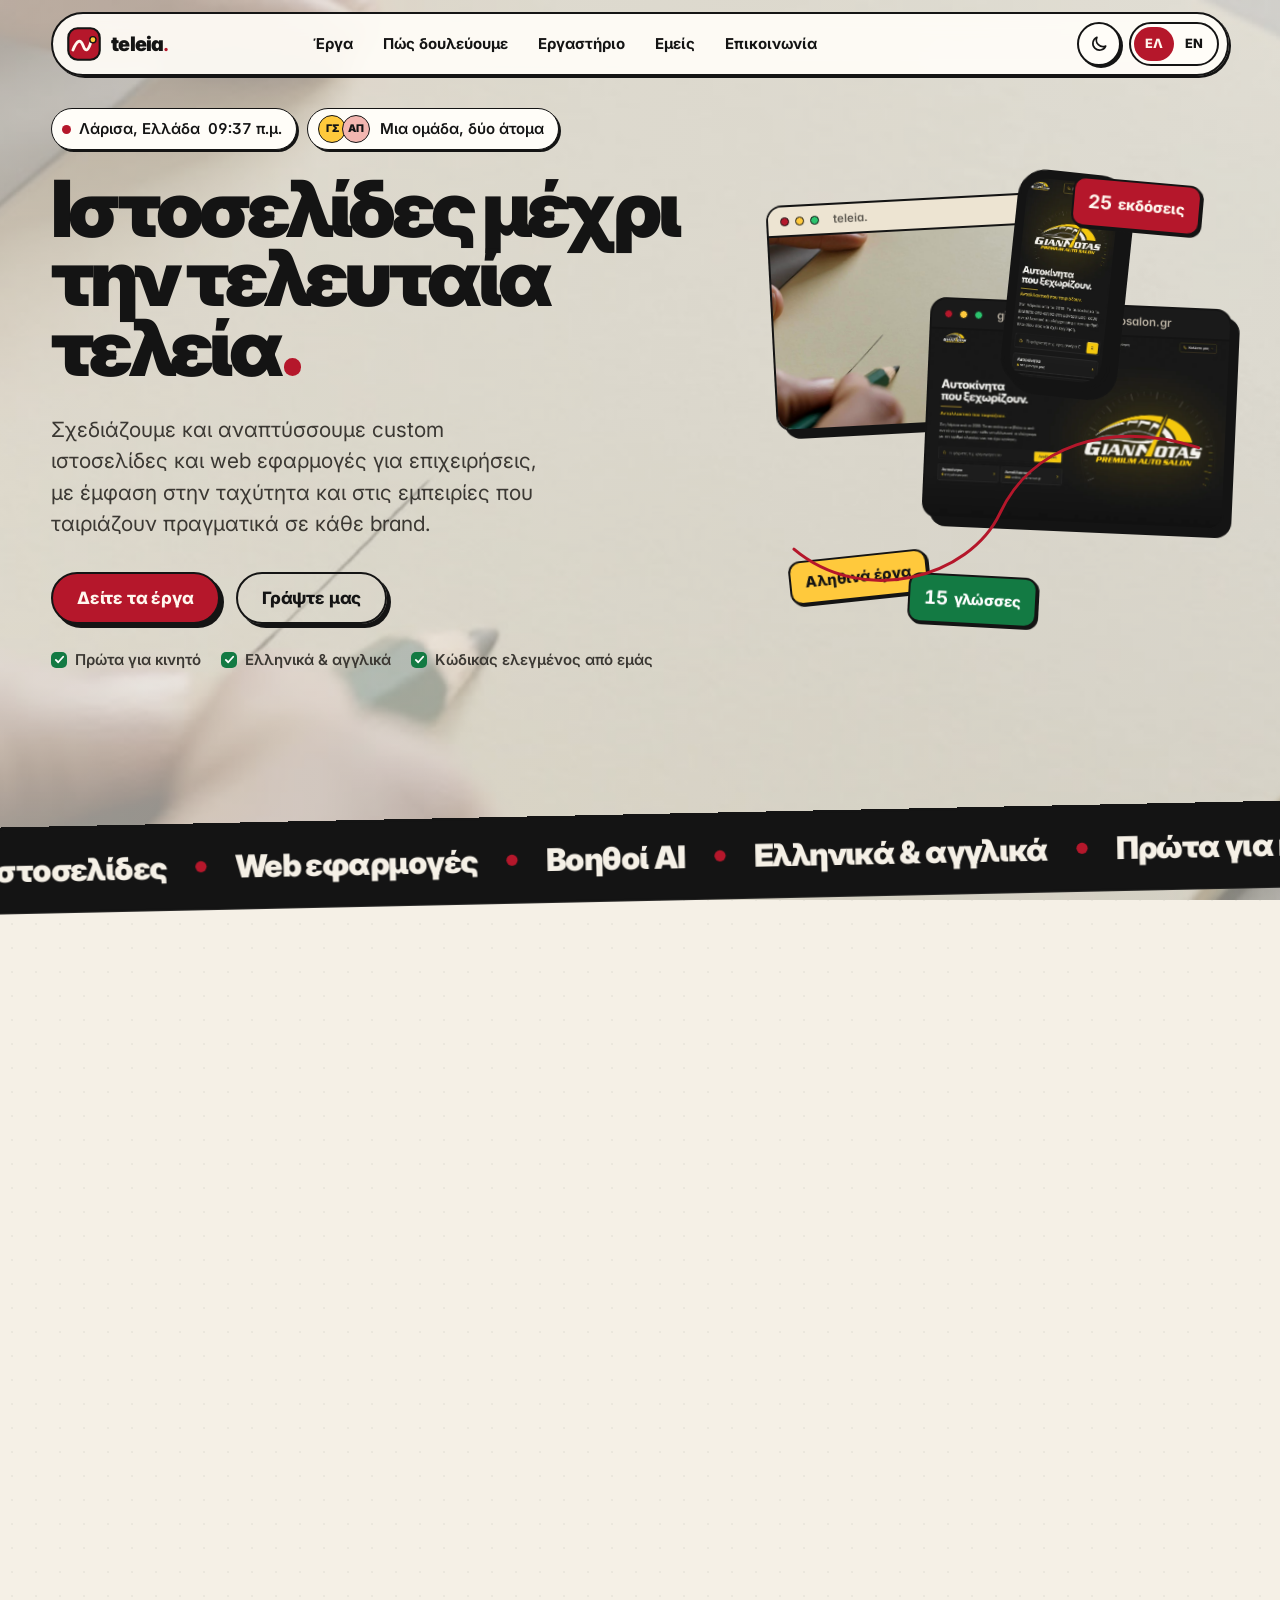
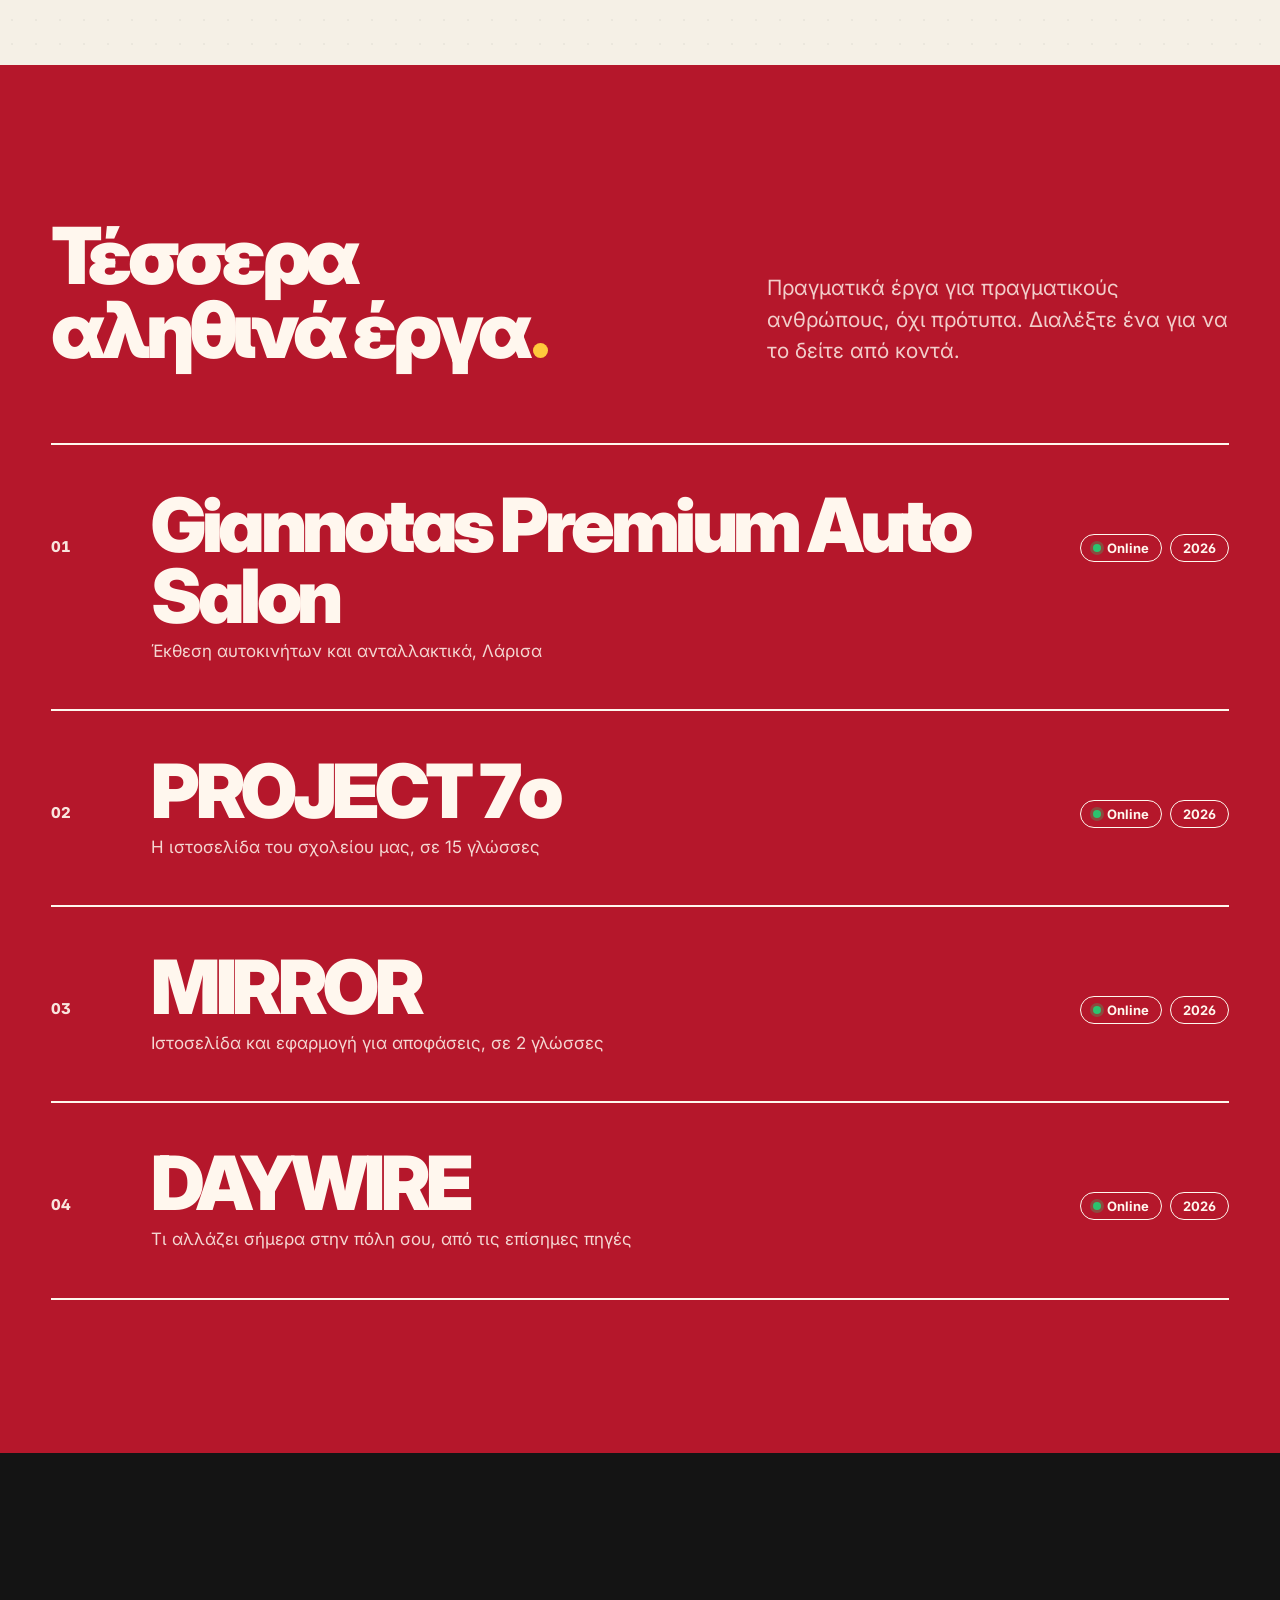
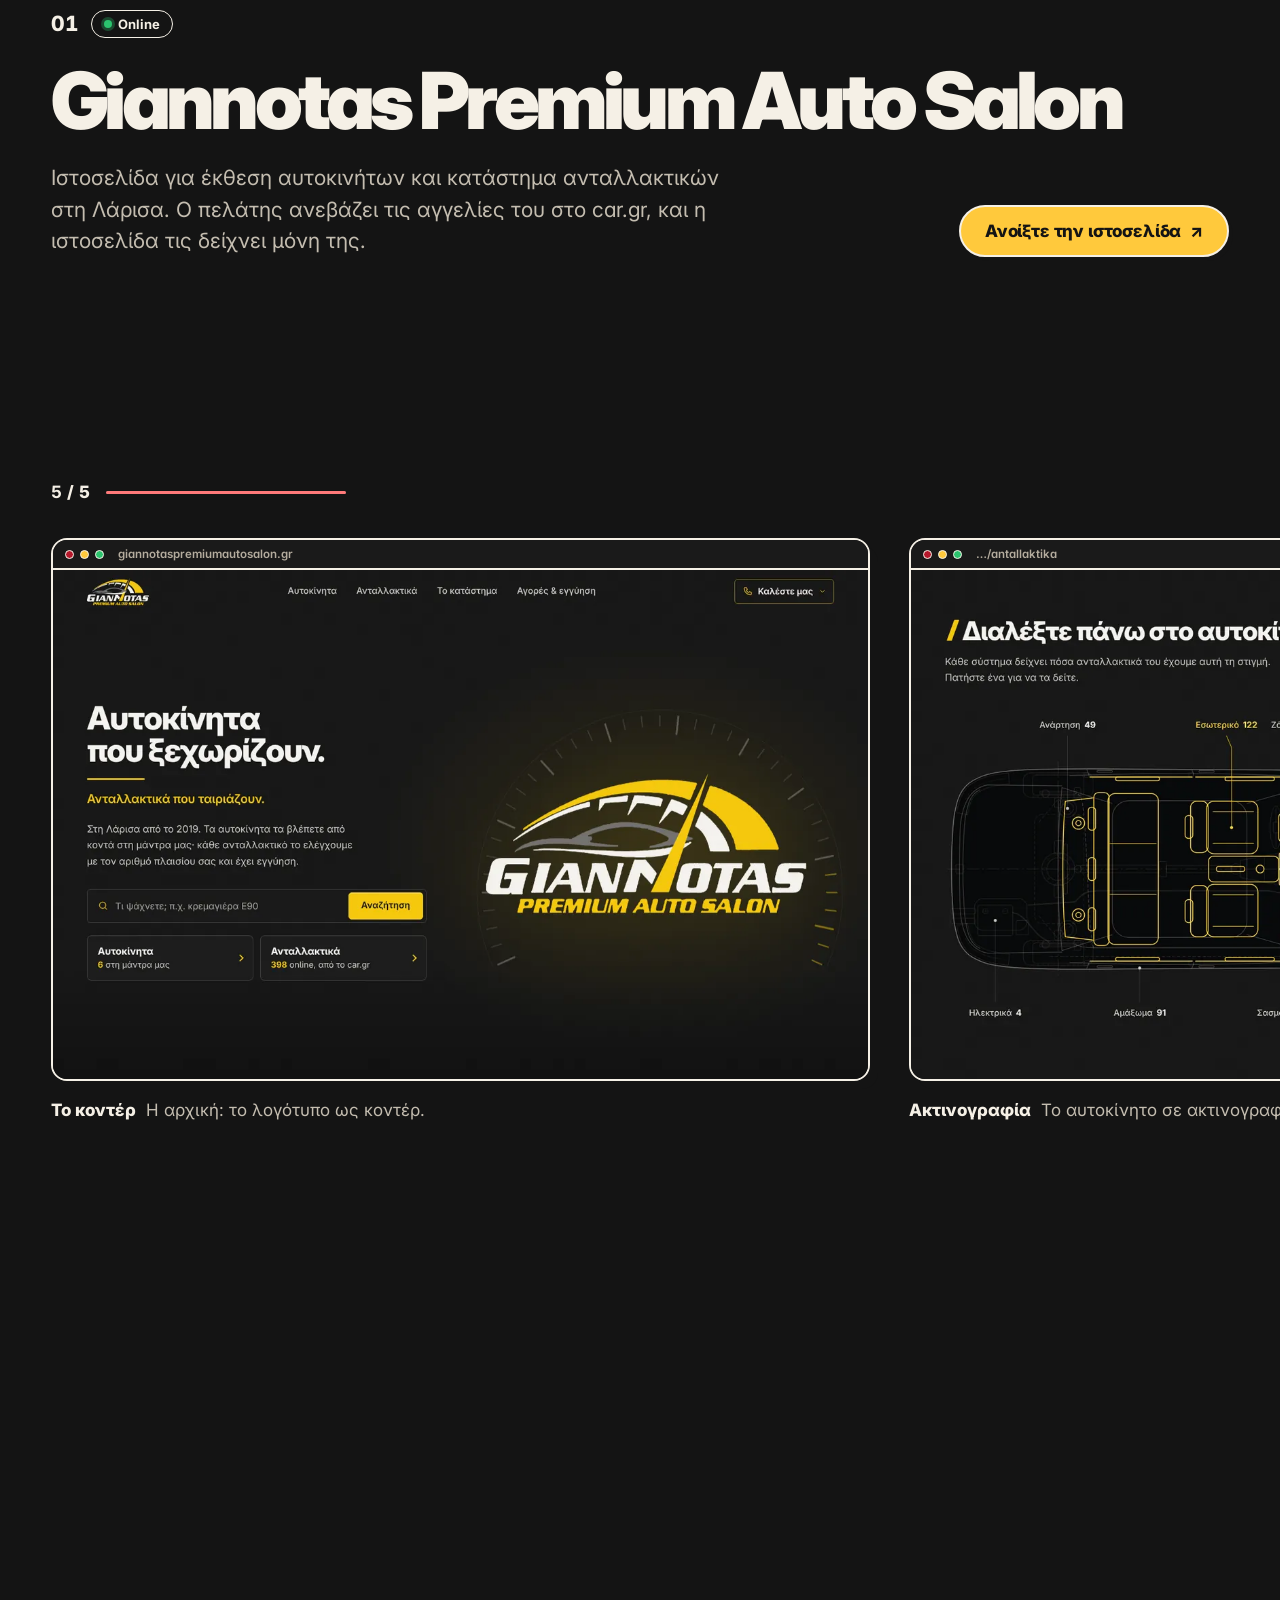
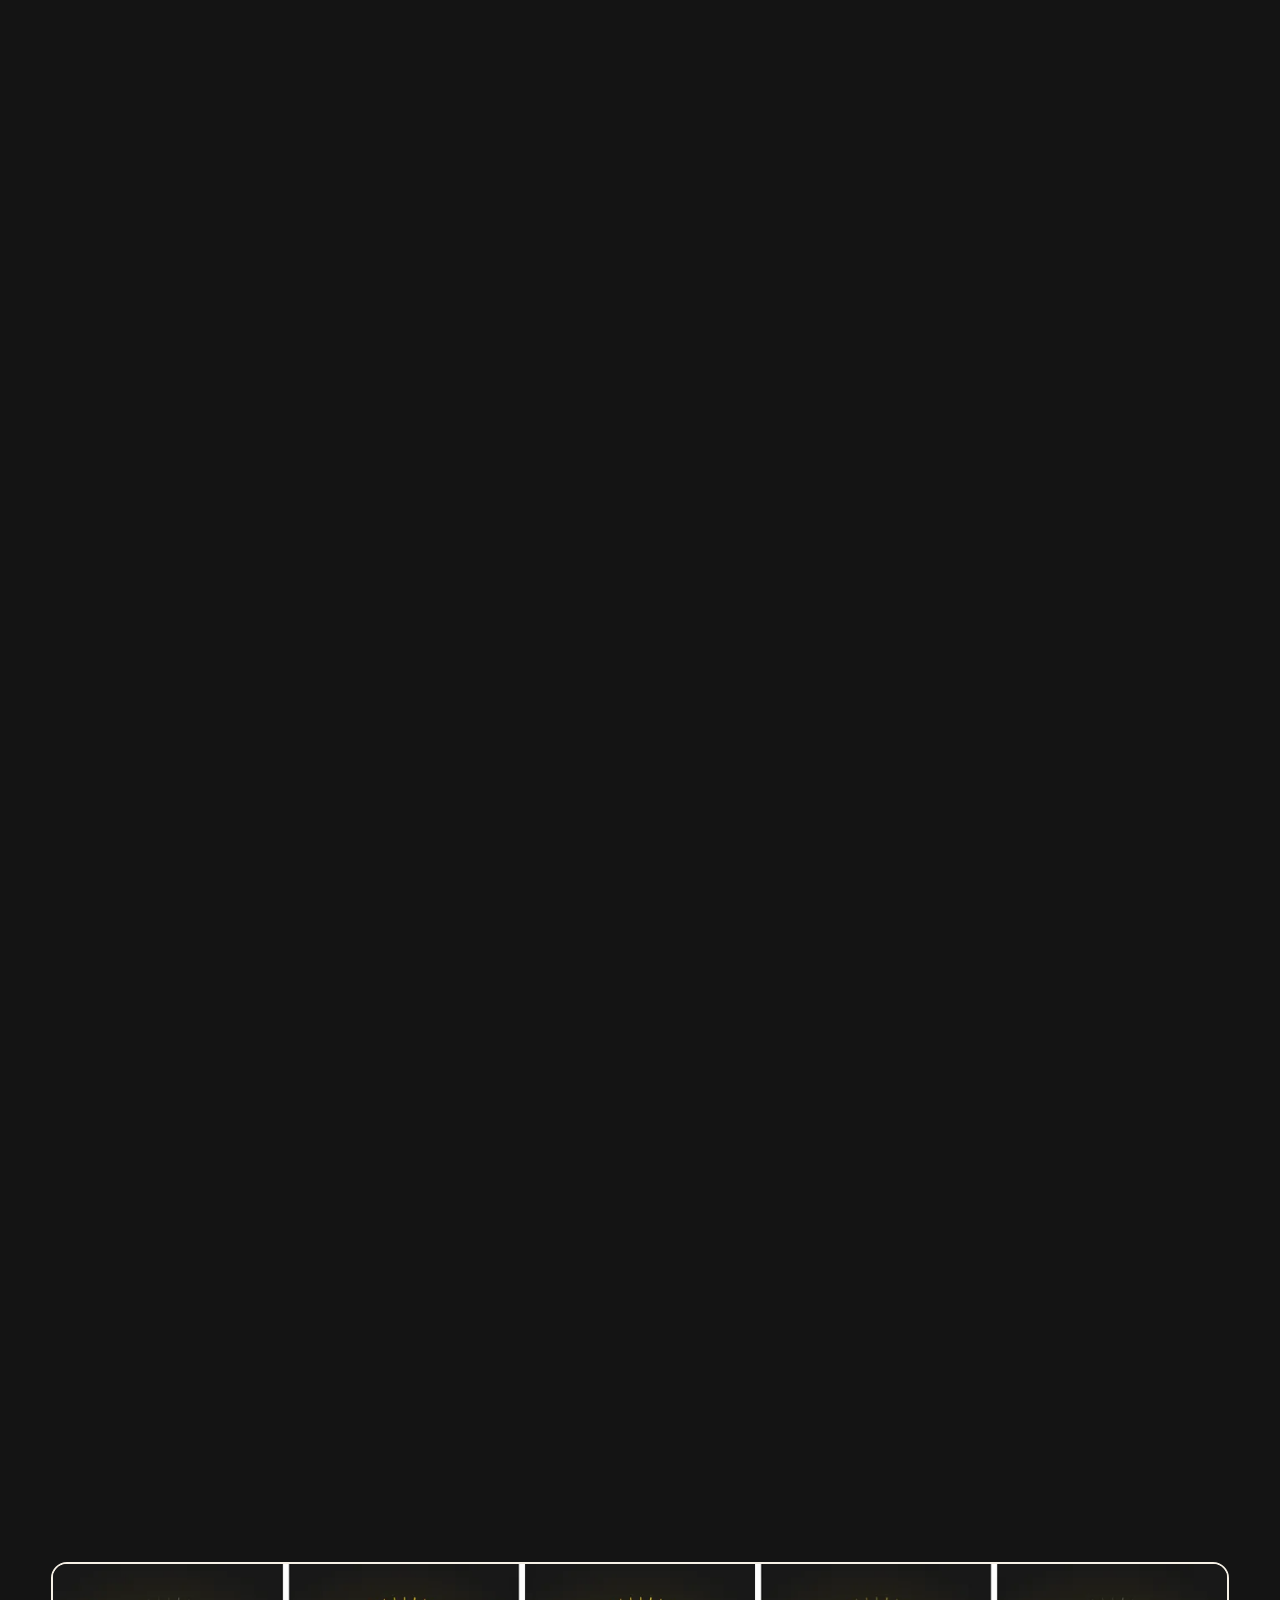
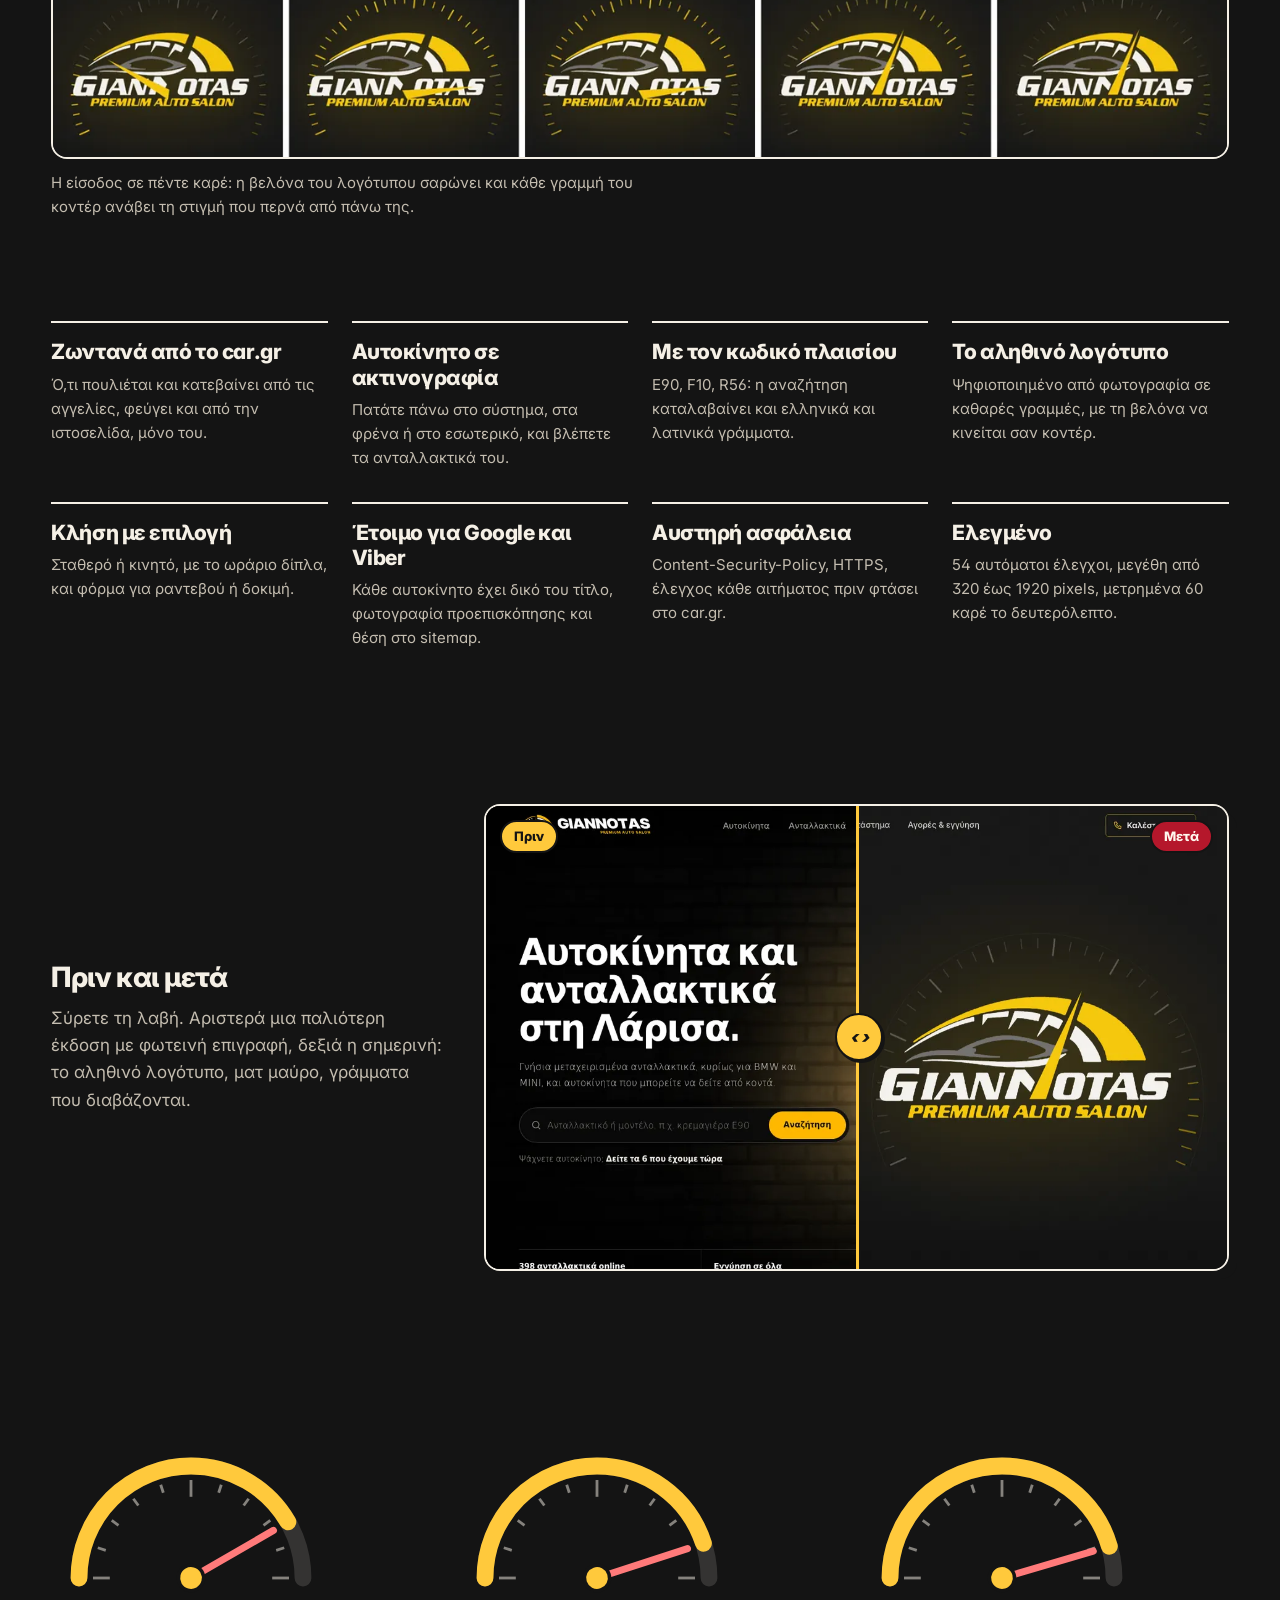
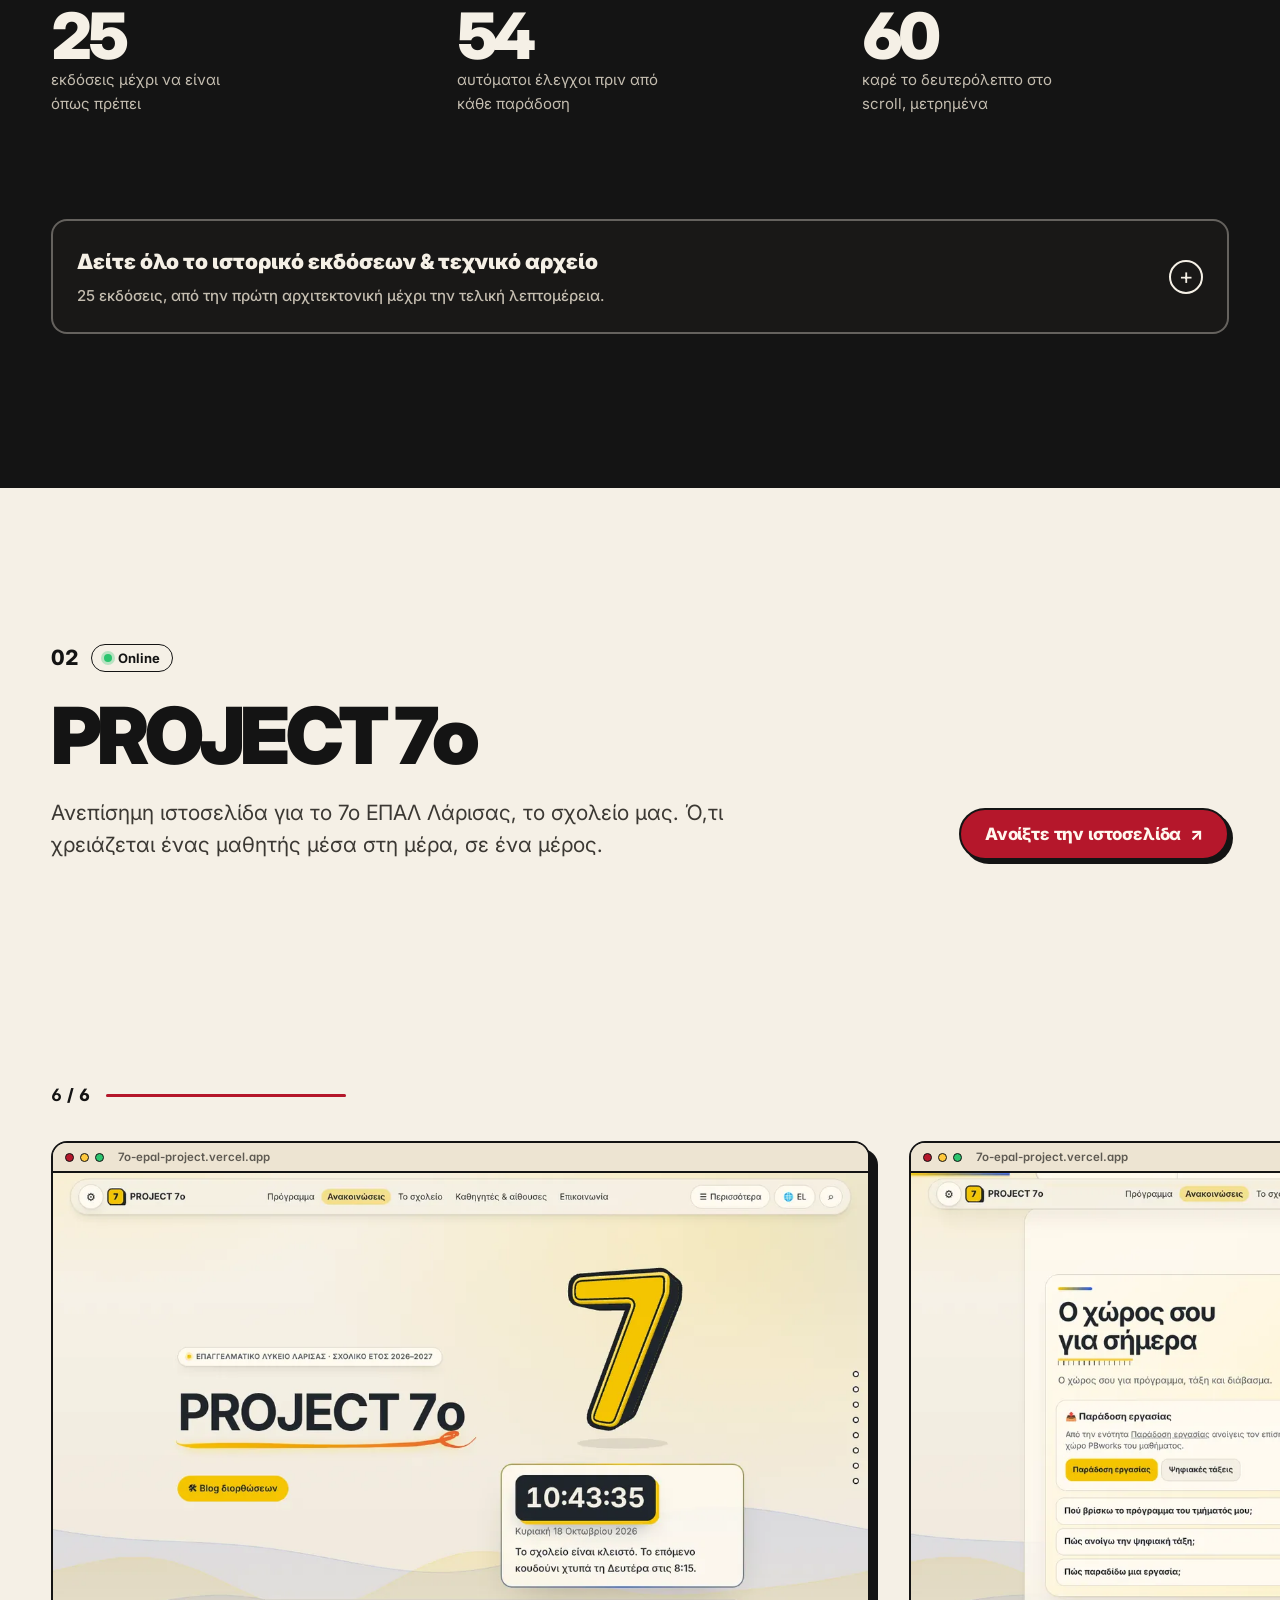
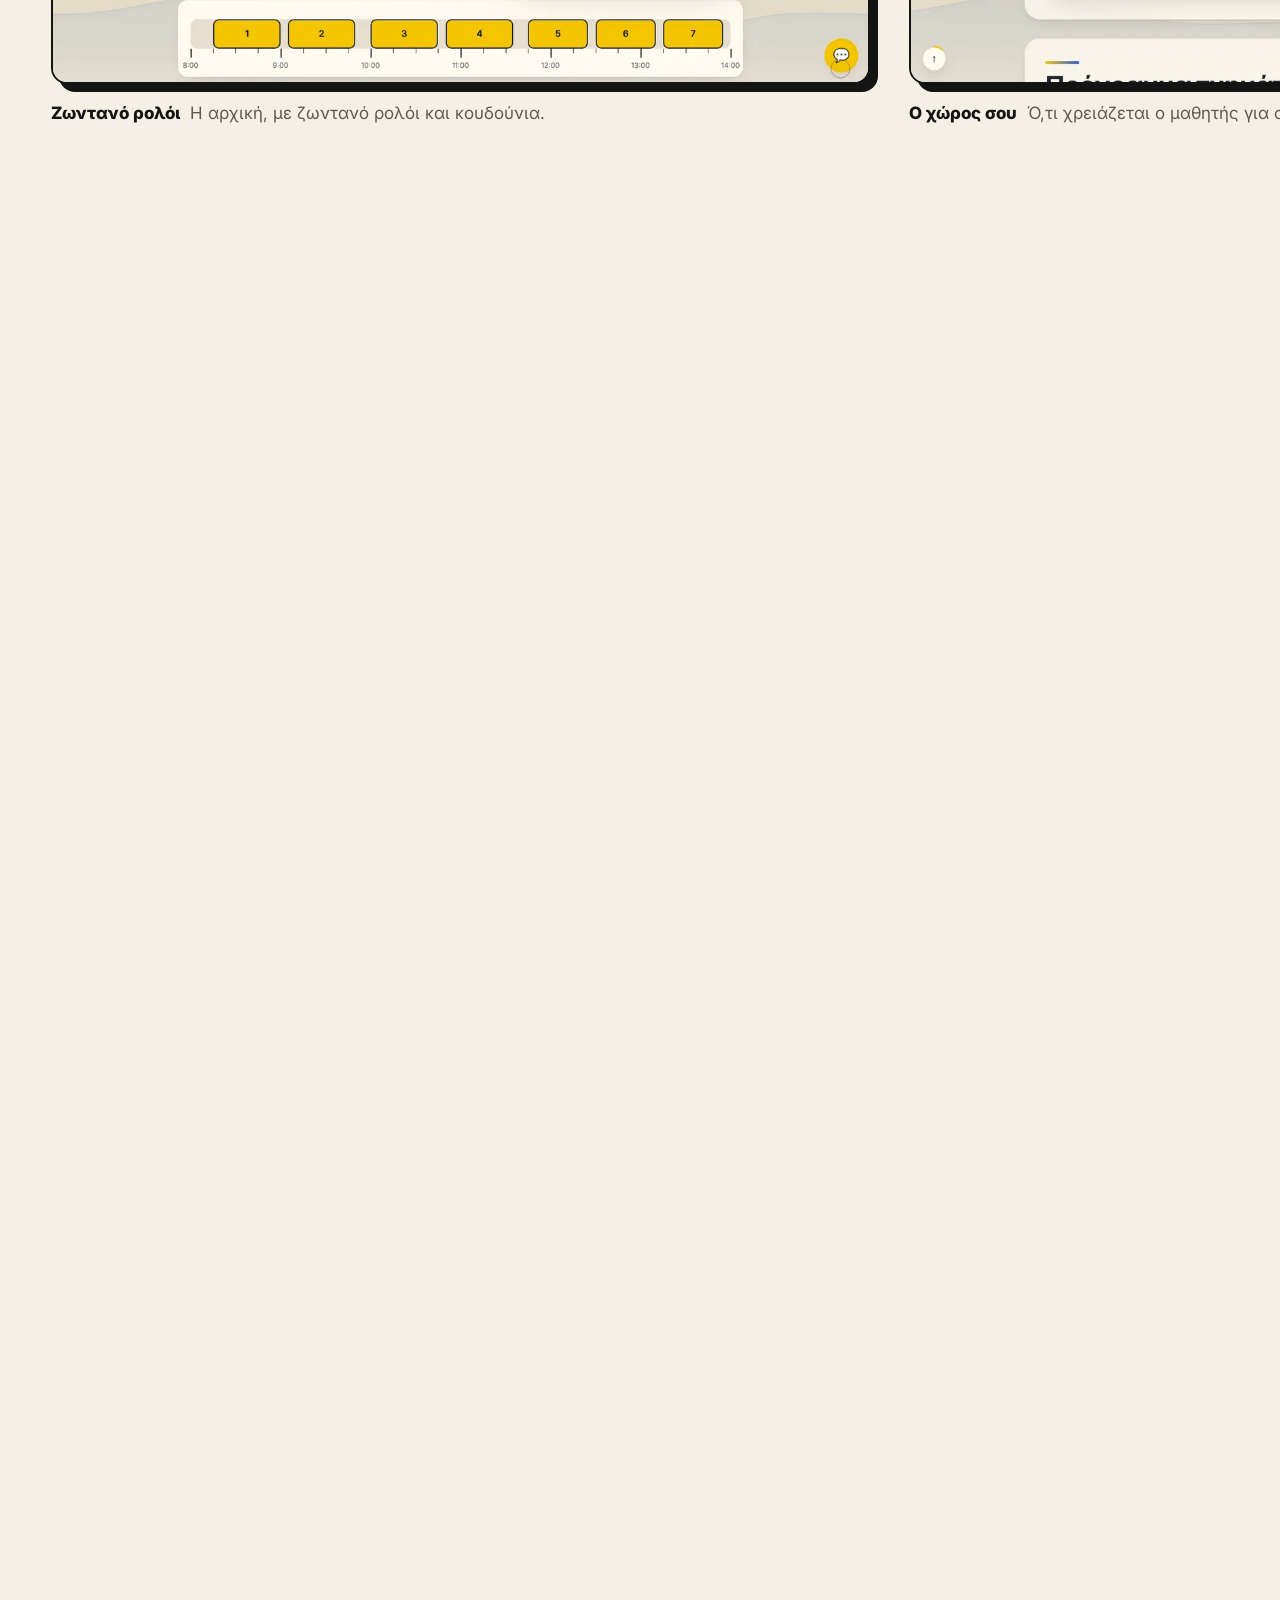
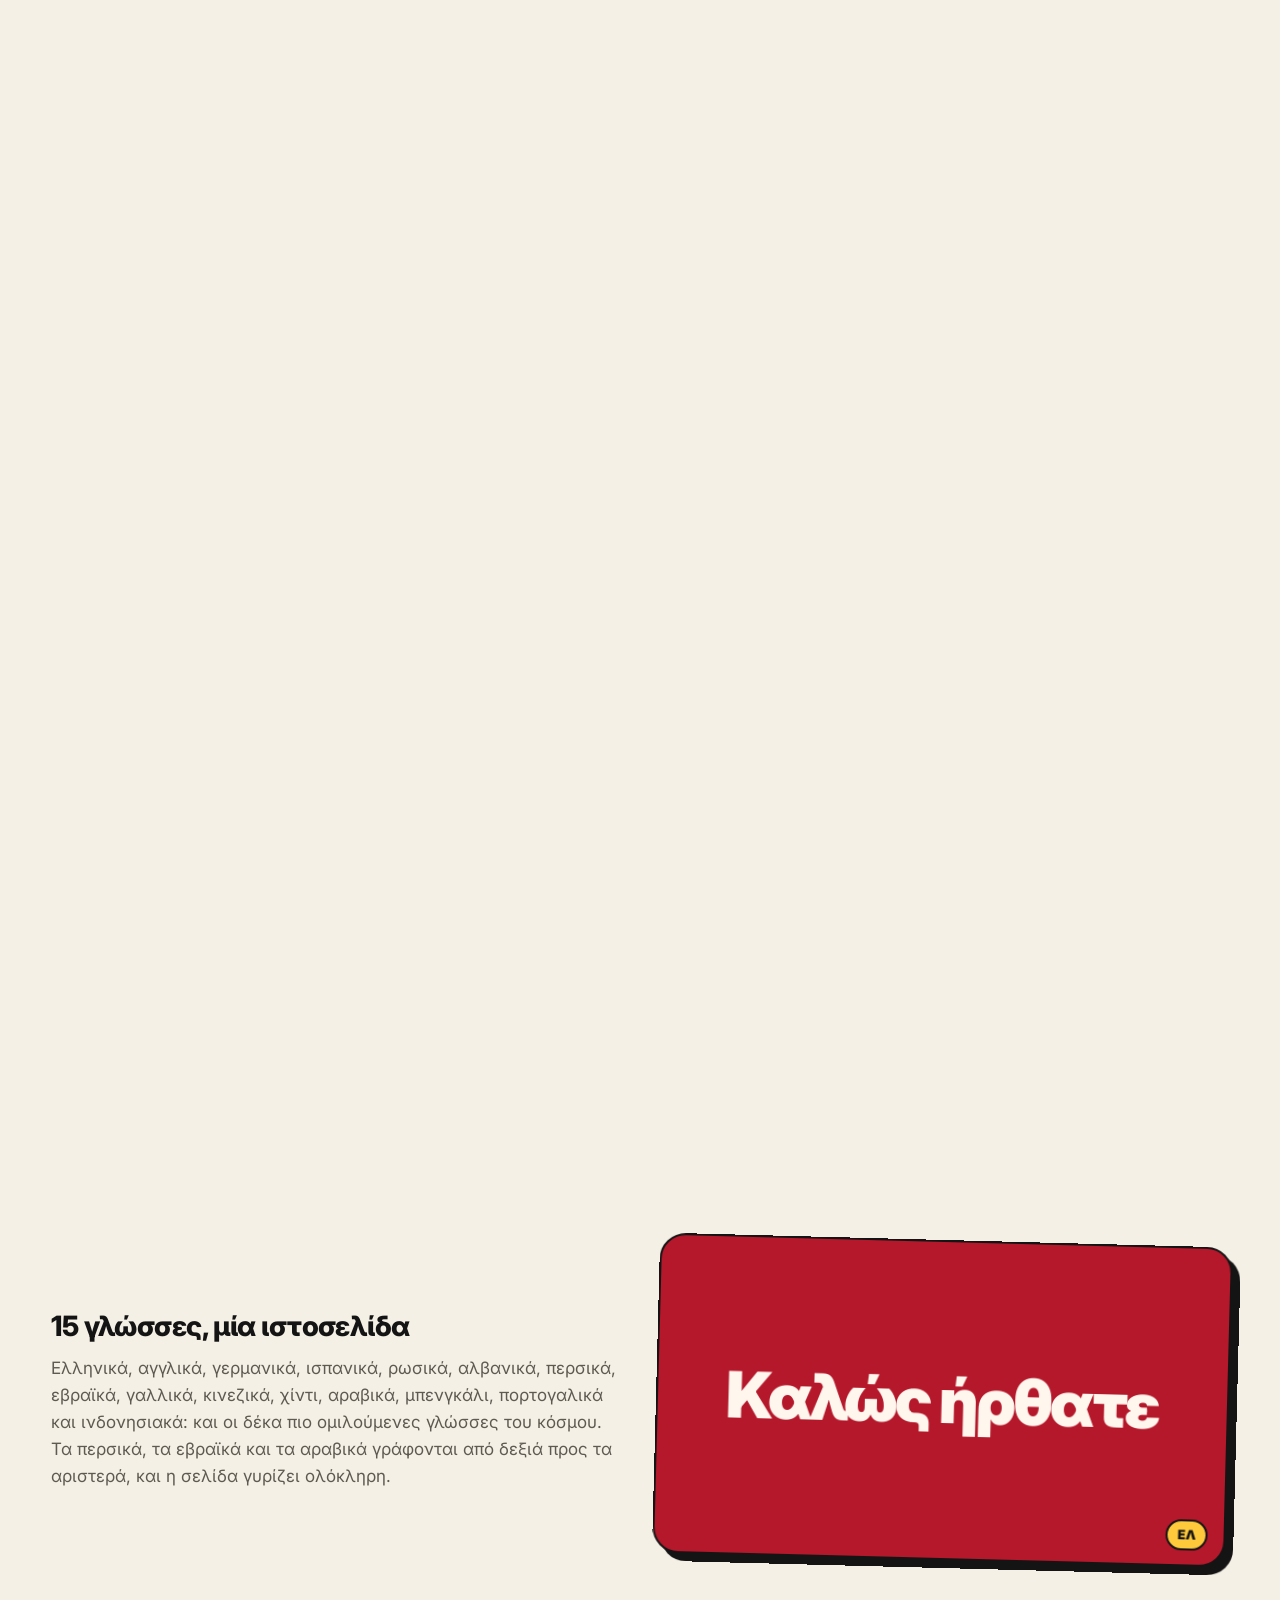
==== portfolio/index.html @ f6fad871 "Remove the prices section The prices section, its "Τιμές" links in the menu and footer, its English " ====
<!doctype html>
<html lang="el">
<head>
<meta charset="utf-8">
<meta name="viewport" content="width=device-width,initial-scale=1,viewport-fit=cover">
<title data-t="metaTitle">teleia. — Ιστοσελίδες μέχρι την τελευταία τελεία · Γιώργος Σαμπάνης &amp; Αστέρης Πήτας</title>
<meta name="description" data-ta="content:metaDesc" content="Το portfolio του Γιώργου Σαμπάνη και του Αστέρη Πήτα: ιστοσελίδες και web εφαρμογές από τη Λάρισα. Δείτε το Giannotas Premium Auto Salon, το PROJECT 7ο, το MIRROR και το DAYWIRE.">
<meta name="theme-color" content="#F5F0E6">
<link rel="icon" href="assets/img/icon.svg" type="image/svg+xml">
<link rel="apple-touch-icon" href="assets/img/apple-touch-icon.png">
<meta property="og:type" content="website">
<meta property="og:title" data-ta="content:ogTitle" content="teleia. — Ιστοσελίδες μέχρι την τελευταία τελεία">
<meta property="og:description" data-ta="content:ogDesc" content="Ιστοσελίδες και web εφαρμογές από τη Λάρισα. Δείτε τα έργα.">
<meta property="og:image" content="assets/img/og.png">
<link rel="preload" href="assets/fonts/Inter-var.woff2" as="font" type="font/woff2" crossorigin>
<link rel="stylesheet" href="assets/css/tokens.css?v=20261029">
<link rel="stylesheet" href="assets/css/base.css?v=20261023">
<link rel="stylesheet" href="assets/css/components.css?v=20261023">
<link rel="stylesheet" href="assets/css/sections.css?v=20261101">
<link rel="stylesheet" href="assets/css/motion.css?v=20261023b">
<script src="assets/js/boot.js?v=20261023"></script>
<script src="assets/js/i18n.js?v=20261101" defer></script>
<script src="assets/js/site.js?v=20261101" defer></script>
</head>
<body>
<!-- ============ the first second: a line is drawn, the full stop drops in (once per visit) ============ -->
<div class="intro" id="intro" aria-hidden="true">
  <svg viewBox="0 0 600 120"><path class="intro-line" pathLength="1" d="M16 84C90 18 150 16 196 66s104 52 152 0 112-44 160 6"/><circle class="intro-dot" cx="560" cy="80" r="14"/></svg>
  <p class="intro-word">teleia<b>.</b></p>
</div>

<a class="skip" href="#main" data-t="skip">Μετάβαση στο περιεχόμενο</a>

<!-- the travelling full stop (drawn by the script; only a picture) -->
<span class="traveler" id="traveler" aria-hidden="true"><i></i></span>
<span class="rail" id="rail" aria-hidden="true"></span>
<div class="cursor" id="cursor" aria-hidden="true"><span class="cursor-label"></span></div>
<div class="progress" aria-hidden="true"><i id="progress"></i></div>

<!-- ============ header ============ -->
<header class="hdr" id="hdr">
  <div class="hdr-in">
    <a class="brand" href="#top" data-ta="aria-label:brandAria" aria-label="teleia. — στην αρχή">
      <svg class="brand-mark" viewBox="0 0 40 40" aria-hidden="true"><rect x="1.5" y="1.5" width="37" height="37" rx="11"/><path d="M7 27c5-12 9-13 12-5s6 6 9-4"/><circle cx="30.5" cy="15" r="3.6"/></svg>
      <span class="brand-word">teleia<b>.</b></span>
    </a>
    <nav class="nav" id="nav" data-ta="aria-label:navAria" aria-label="Κύριο μενού">
      <a href="#work" data-t="navWork">Έργα</a>
      <a href="#process" data-t="navProcess">Πώς δουλεύουμε</a>
      <a href="#lab" data-t="navLab">Εργαστήριο</a>
      <a href="#team" data-t="navTeam">Εμείς</a>
      <a href="#contact" data-t="navContact">Επικοινωνία</a>
    </nav>
    <div class="hdr-tools">
      <button class="icon-btn" type="button" id="theme" aria-pressed="false" aria-label="Αλλαγή σε σκούρο θέμα">
        <svg viewBox="0 0 24 24" aria-hidden="true"><path class="moon" d="M20 14.5A8 8 0 0 1 9.5 4a8 8 0 1 0 10.5 10.5z"/><g class="sun"><circle cx="12" cy="12" r="4"/><path d="M12 2v2M12 20v2M2 12h2M20 12h2M4.9 4.9l1.4 1.4M17.7 17.7l1.4 1.4M4.9 19.1l1.4-1.4M17.7 6.3l1.4-1.4"/></g></svg>
      </button>
      <div class="lang" role="group" data-ta="aria-label:langAria" aria-label="Γλώσσα">
        <button type="button" data-lang="el" aria-pressed="true">ΕΛ</button><button type="button" data-lang="en" aria-pressed="false">EN</button>
      </div>
      <button class="icon-btn menu-btn" type="button" id="menuBtn" aria-expanded="false" aria-controls="nav" data-ta="aria-label:menu" aria-label="Μενού">
        <svg viewBox="0 0 24 24" aria-hidden="true"><path d="M4 8h16M4 16h16"/></svg>
      </button>
    </div>
  </div>
</header>

<main id="main">

  <!-- ============ hero ============ -->
  <section class="hero" id="top" aria-labelledby="heroTitle">
   <div class="hero-pin">
    <div class="hero-backdrop" aria-hidden="true">
      <video class="hero-background-video" muted playsinline loop preload="metadata" poster="assets/video/hero-poster.jpg" tabindex="-1">
        <source src="assets/video/hero.mp4?v=20261023d" type="video/mp4">
      </video>
    </div>
    <div class="wrap hero-grid">
      <div class="hero-copy">
        <p class="hero-meta">
          <span class="pill"><i class="pulse" aria-hidden="true"></i><span data-t="heroPlace">Λάρισα, Ελλάδα</span> <time class="num" id="clock">--:--</time></span>
          <span class="pill duo"><b class="av av-g" aria-hidden="true">ΓΣ</b><b class="av av-a" aria-hidden="true">ΑΠ</b><span data-t="duoTxt">Μια ομάδα, δύο άτομα</span></span>
        </p>
        <h1 class="h1 hero-title" id="heroTitle"><span class="words" data-t="heroTitle">Ιστοσελίδες μέχρι την τελευταία τελεία</span><span class="stop" data-stop="hero" aria-hidden="true"></span></h1>
        <p class="lead hero-lead" data-t="heroLead">Σχεδιάζουμε και αναπτύσσουμε custom ιστοσελίδες και web εφαρμογές για επιχειρήσεις, με έμφαση στην ταχύτητα και στις εμπειρίες που ταιριάζουν πραγματικά σε κάθε brand.</p>
        <div class="hero-acts">
          <a class="btn btn-red magnet" href="#work" data-t="seeWork">Δείτε τα έργα</a>
          <a class="btn btn-line magnet" href="#contact" data-t="writeUs">Γράψτε μας</a>
        </div>
        <ul class="ticks">
          <li data-t="hk1">Πρώτα για κινητό</li>
          <li data-t="hk2">Ελληνικά &amp; αγγλικά</li>
          <li data-t="hk3">Κώδικας ελεγμένος από εμάς</li>
        </ul>
      </div>

      <!-- three real screens, at three depths -->
      <div class="stage" id="stage" aria-hidden="true">
        <figure class="frame frame-browser layer l1">
          <figcaption class="frame-bar"><i></i><i></i><i></i><span>teleia.</span></figcaption>
          <video class="hero-clip" muted playsinline loop preload="none" poster="assets/video/hero-poster.jpg" aria-hidden="true">
            <source src="assets/video/hero.mp4?v=20261023b" type="video/mp4">
          </video>
        </figure>
        <figure class="frame frame-browser frame-dark layer l2">
          <figcaption class="frame-bar"><i></i><i></i><i></i><span>giannotaspremiumautosalon.gr</span></figcaption>
          <img src="assets/img/work/giannotas.webp" width="1200" height="750" alt="">
        </figure>
        <figure class="frame frame-phone layer l3"><img src="assets/img/work/giannotas-phone.webp" width="360" height="779" alt=""></figure>
        <span class="sticker st-yel layer l4" data-t="stk1">Αληθινά έργα</span>
        <span class="sticker st-red layer l5"><b class="num">25</b> <span data-t="stk2">εκδόσεις</span></span>
        <span class="sticker st-grn layer l6"><b class="num">15</b> <span data-t="stk3">γλώσσες</span></span>
        <svg class="stage-line" viewBox="0 0 600 600" preserveAspectRatio="none"><path class="d" pathLength="1" d="M30 520C120 600 260 560 300 470S440 340 560 380"/></svg>
      </div>
    </div>

    <div class="marquee" aria-hidden="true">
      <div class="marquee-track">
        <span data-t="mq1">Ιστοσελίδες</span><i></i><span data-t="mq2">Web εφαρμογές</span><i></i><span data-t="mq3">Βοηθοί AI</span><i></i><span data-t="mq4">Ελληνικά &amp; αγγλικά</span><i></i><span data-t="mq5">Πρώτα για κινητό</span><i></i><span data-t="mq6">Ζωντανά δεδομένα</span><i></i><span data-t="mq7">Λάρισα</span><i></i>
      </div>
    </div>
   </div>
  </section>

  <!-- ============ work: the index of the two chapters ============ -->
  <!-- the hero's full stop grows until the page falls into it: the red of the next section -->
  <span class="zoom" id="zoom" aria-hidden="true"></span>
  <section class="sec work" id="work" aria-labelledby="workTitle">
    <div class="wrap">
      <div class="sec-head">
        <h2 class="h2" id="workTitle"><span class="words" data-t="workTitle">Τέσσερα αληθινά έργα</span><span class="stop" data-stop aria-hidden="true"></span></h2>
        <p class="lead" data-t="workLead">Πραγματικά έργα για πραγματικούς ανθρώπους, όχι πρότυπα. Διαλέξτε ένα για να το δείτε από κοντά.</p>
      </div>
      <ol class="index">
        <li>
          <a class="index-row" href="#giannotas" data-cursor="cOpen">
            <span class="index-n num">01</span>
            <span class="index-name">Giannotas Premium Auto Salon</span>
            <span class="index-what" data-t="ixG">Έκθεση αυτοκινήτων και ανταλλακτικά, Λάρισα</span>
            <span class="index-tags"><span class="chip chip-live" data-t="live">Online</span><span class="chip">2026</span></span>
            <span class="index-thumb"><img src="assets/img/work/giannotas.webp" width="1200" height="750" alt="" loading="lazy"></span>
          </a>
        </li>
        <li>
          <a class="index-row" href="#project7" data-cursor="cOpen">
            <span class="index-n num">02</span>
            <span class="index-name">PROJECT 7ο</span>
            <span class="index-what" data-t="ixP">Η ιστοσελίδα του σχολείου μας, σε 15 γλώσσες</span>
            <span class="index-tags"><span class="chip chip-live" data-t="live">Online</span><span class="chip">2026</span></span>
            <span class="index-thumb"><img src="assets/img/work/project7.webp" width="1200" height="750" alt="" loading="lazy"></span>
          </a>
        </li>
        <li>
          <a class="index-row" href="#mirror" data-cursor="cOpen">
            <span class="index-n num">03</span>
            <span class="index-name">MIRROR</span>
            <span class="index-what" data-t="ixM">Ιστοσελίδα και εφαρμογή για αποφάσεις, σε 2 γλώσσες</span>
            <span class="index-tags"><span class="chip chip-live" data-t="live">Online</span><span class="chip">2026</span></span>
            <span class="index-thumb"><img src="assets/img/work/mirror.webp" width="1200" height="750" alt="" loading="lazy"></span>
          </a>
        </li>
        <li>
          <a class="index-row" href="#daywire" data-cursor="cOpen">
            <span class="index-n num">04</span>
            <span class="index-name">DAYWIRE</span>
            <span class="index-what" data-t="ixD">Τι αλλάζει σήμερα στην πόλη σου, από τις επίσημες πηγές</span>
            <span class="index-tags"><span class="chip chip-live" data-t="live">Online</span><span class="chip">2026</span></span>
            <span class="index-thumb"><img src="assets/img/work/daywire.webp" width="1200" height="750" alt="" loading="lazy"></span>
          </a>
        </li>
      </ol>
    </div>
  </section>

  <!-- ============ chapter 1: Giannotas (matte black, like the site itself) ============ -->
  <section class="chapter chapter-dark" id="giannotas" aria-labelledby="gTitle">
    <div class="wrap ch-head">
      <p class="ch-kicker"><span class="num">01</span><span class="chip chip-live" data-t="live">Online</span></p>
      <h2 class="h2" id="gTitle"><span class="words">Giannotas Premium Auto Salon</span><span class="stop" data-stop aria-hidden="true"></span></h2>
      <div class="ch-intro">
        <p class="lead" data-t="gLead">Ιστοσελίδα για έκθεση αυτοκινήτων και κατάστημα ανταλλακτικών στη Λάρισα. Ο πελάτης ανεβάζει τις αγγελίες του στο car.gr, και η ιστοσελίδα τις δείχνει μόνη της.</p>
        <a class="btn btn-yel magnet" href="https://www.giannotaspremiumautosalon.gr/" target="_blank" rel="noopener" data-cursor="cVisit"><span data-t="openSite">Ανοίξτε την ιστοσελίδα</span> <span aria-hidden="true">↗</span></a>
      </div>
    </div>

    <!-- pinned: the page scrolls down, the screens slide sideways -->
    <div class="gal" data-gallery>
      <div class="gal-sticky">
        <div class="gal-meta wrap"><span class="gal-count num"><b data-gal-now>1</b> / 5</span><span class="gal-bar"><i data-gal-bar></i></span></div>
        <ol class="gal-track" tabindex="0" data-ta="aria-label:galG" aria-label="Στιγμιότυπα από το Giannotas">
          <li class="shot"><figure><div class="frame frame-browser frame-dark"><figcaption class="frame-bar"><i></i><i></i><i></i><span>giannotaspremiumautosalon.gr</span></figcaption><img src="assets/img/work/giannotas.webp" width="1200" height="750" loading="lazy" data-ta="alt:gA1" alt="Η αρχική του Giannotas με το λογότυπο-κοντέρ"></div>
            <p class="shot-cap"><b data-t="g1h">Το κοντέρ</b> <span data-t="g1p">Η αρχική: το λογότυπο ως κοντέρ.</span></p></figure></li>
          <li class="shot"><figure><div class="frame frame-browser frame-dark"><figcaption class="frame-bar"><i></i><i></i><i></i><span>…/antallaktika</span></figcaption><img src="assets/img/work/g-xray.webp" width="1200" height="750" loading="lazy" data-ta="alt:gA2" alt="Το αυτοκίνητο σε ακτινογραφία"></div>
            <p class="shot-cap"><b data-t="g2h">Ακτινογραφία</b> <span data-t="g2p">Το αυτοκίνητο σε ακτινογραφία, για να βρίσκετε το ανταλλακτικό.</span></p></figure></li>
          <li class="shot"><figure><div class="frame frame-browser frame-dark frame-fit"><figcaption class="frame-bar"><i></i><i></i><i></i><span>giannotaspremiumautosalon.gr</span></figcaption><img src="assets/img/work/g-stats.webp" width="1200" height="350" loading="lazy" data-ta="alt:gA3" alt="Ζωντανοί αριθμοί και ταινία με τα μοντέλα"></div>
            <p class="shot-cap"><b data-t="g3h">Ζωντανοί αριθμοί</b> <span data-t="g3p">Αριθμοί που μετρούν ζωντανά, και ταινία με τα μοντέλα.</span></p></figure></li>
          <li class="shot"><figure><div class="frame frame-browser frame-dark frame-fit"><figcaption class="frame-bar"><i></i><i></i><i></i><span>…/antallaktika</span></figcaption><img src="assets/img/work/g-codes.webp" width="1200" height="392" loading="lazy" data-ta="alt:gA4" alt="Αναζήτηση με κωδικό πλαισίου"></div>
            <p class="shot-cap"><b data-t="g4h">Κωδικός πλαισίου</b> <span data-t="g4p">Ανταλλακτικά με τον κωδικό του αυτοκινήτου.</span></p></figure></li>
          <li class="shot"><figure><div class="frame frame-browser frame-dark frame-fit"><figcaption class="frame-bar"><i></i><i></i><i></i><span>giannotaspremiumautosalon.gr</span></figcaption><img src="assets/img/work/g-footer.webp" width="1200" height="442" loading="lazy" data-ta="alt:gA5" alt="Το τέλος της σελίδας με κλήση και οδηγίες"></div>
            <p class="shot-cap"><b data-t="g5h">Τέλος σελίδας</b> <span data-t="g5p">Το τέλος κάθε σελίδας: κλήση και οδηγίες.</span></p></figure></li>
        </ol>
      </div>
    </div>

    <div class="wrap">
      <!-- the arrival, five frames -->
      <figure class="film">
        <img src="assets/img/work/g-ignition.webp" width="1400" height="230" loading="lazy" data-ta="alt:gIgnA" alt="Η είσοδος σε πέντε καρέ: η βελόνα του λογότυπου σαρώνει το κοντέρ">
        <figcaption class="small" data-t="gIgn">Η είσοδος σε πέντε καρέ: η βελόνα του λογότυπου σαρώνει και κάθε γραμμή του κοντέρ ανάβει τη στιγμή που περνά από πάνω της.</figcaption>
      </figure>

      <ul class="facts">
        <li class="fact"><h3 data-t="gf1h">Ζωντανά από το car.gr</h3><p data-t="gf1p">Ό,τι πουλιέται και κατεβαίνει από τις αγγελίες, φεύγει και από την ιστοσελίδα, μόνο του.</p></li>
        <li class="fact"><h3 data-t="gf2h">Αυτοκίνητο σε ακτινογραφία</h3><p data-t="gf2p">Πατάτε πάνω στο σύστημα, στα φρένα ή στο εσωτερικό, και βλέπετε τα ανταλλακτικά του.</p></li>
        <li class="fact"><h3 data-t="gf3h">Με τον κωδικό πλαισίου</h3><p data-t="gf3p">E90, F10, R56: η αναζήτηση καταλαβαίνει και ελληνικά και λατινικά γράμματα.</p></li>
        <li class="fact"><h3 data-t="gf4h">Το αληθινό λογότυπο</h3><p data-t="gf4p">Ψηφιοποιημένο από φωτογραφία σε καθαρές γραμμές, με τη βελόνα να κινείται σαν κοντέρ.</p></li>
        <li class="fact"><h3 data-t="gf5h">Κλήση με επιλογή</h3><p data-t="gf5p">Σταθερό ή κινητό, με το ωράριο δίπλα, και φόρμα για ραντεβού ή δοκιμή.</p></li>
        <li class="fact"><h3 data-t="gf6h">Έτοιμο για Google και Viber</h3><p data-t="gf6p">Κάθε αυτοκίνητο έχει δικό του τίτλο, φωτογραφία προεπισκόπησης και θέση στο sitemap.</p></li>
        <li class="fact"><h3 data-t="gf7h">Αυστηρή ασφάλεια</h3><p data-t="gf7p">Content-Security-Policy, HTTPS, έλεγχος κάθε αιτήματος πριν φτάσει στο car.gr.</p></li>
        <li class="fact"><h3 data-t="gf8h">Ελεγμένο</h3><p data-t="gf8p">54 αυτόματοι έλεγχοι, μεγέθη από 320 έως 1920 pixels, μετρημένα 60 καρέ το δευτερόλεπτο.</p></li>
      </ul>

      <!-- before / after -->
      <div class="ba-block">
        <div class="ba-copy">
          <h3 class="h3" data-t="baTitle">Πριν και μετά</h3>
          <p data-t="baSub">Σύρετε τη λαβή. Αριστερά μια παλιότερη έκδοση με φωτεινή επιγραφή, δεξιά η σημερινή: το αληθινό λογότυπο, ματ μαύρο, γράμματα που διαβάζονται.</p>
        </div>
        <div class="ba" id="ba" data-cursor="cDrag">
          <img class="ba-after" src="assets/img/work/giannotas.webp" width="1200" height="750" loading="lazy" data-ta="alt:baAfterA" alt="Η σημερινή έκδοση">
          <div class="ba-before"><img src="assets/img/work/g-before.webp" width="1200" height="750" loading="lazy" data-ta="alt:baBeforeA" alt="Παλιότερη έκδοση"></div>
          <span class="ba-tag ba-tag-l" data-t="before">Πριν</span><span class="ba-tag ba-tag-r" data-t="after">Μετά</span>
          <span class="ba-handle" aria-hidden="true"><i></i></span>
          <input class="ba-range" type="range" min="0" max="100" value="50" data-ta="aria-label:baAria" aria-label="Σύγκριση πριν και μετά">
        </div>
      </div>

      <!-- 25 versions -->
      <div class="versions">
        <!-- three speedometers, like the logo of the site itself: the needles sweep as they arrive -->
        <ul class="gauges">
          <li class="gauge" data-gauge="25" data-max="30"><svg viewBox="0 0 200 120" aria-hidden="true"><path class="g-track" pathLength="1" d="M20 110a80 80 0 0 1 160 0"/><path class="g-fill" pathLength="1" d="M20 110a80 80 0 0 1 160 0"/><g class="g-ticks"></g><g class="g-needle"><path d="M100 110L100 42"/><circle cx="100" cy="110" r="9"/></g></svg>
            <p><b class="num" data-count="25">25</b><span data-t="gg1">εκδόσεις μέχρι να είναι όπως πρέπει</span></p></li>
          <li class="gauge" data-gauge="54" data-max="60"><svg viewBox="0 0 200 120" aria-hidden="true"><path class="g-track" pathLength="1" d="M20 110a80 80 0 0 1 160 0"/><path class="g-fill" pathLength="1" d="M20 110a80 80 0 0 1 160 0"/><g class="g-ticks"></g><g class="g-needle"><path d="M100 110L100 42"/><circle cx="100" cy="110" r="9"/></g></svg>
            <p><b class="num" data-count="54">54</b><span data-t="gg2">αυτόματοι έλεγχοι πριν από κάθε παράδοση</span></p></li>
          <li class="gauge" data-gauge="60" data-max="66"><svg viewBox="0 0 200 120" aria-hidden="true"><path class="g-track" pathLength="1" d="M20 110a80 80 0 0 1 160 0"/><path class="g-fill" pathLength="1" d="M20 110a80 80 0 0 1 160 0"/><g class="g-ticks"></g><g class="g-needle"><path d="M100 110L100 42"/><circle cx="100" cy="110" r="9"/></g></svg>
            <p><b class="num" data-count="60">60</b><span data-t="gg3">καρέ το δευτερόλεπτο στο scroll, μετρημένα</span></p></li>
        </ul>
        <!-- Keep the engineering timeline intact, but let visitors open it after scanning the headline metrics. -->
        <details class="versions-detail">
          <summary>
            <span class="versions-summary">
              <b data-t="verTitle">Δείτε όλο το ιστορικό εκδόσεων &amp; τεχνικό αρχείο</b>
              <span data-t="verSub">25 εκδόσεις, από την πρώτη αρχιτεκτονική μέχρι την τελική λεπτομέρεια.</span>
            </span>
          </summary>
          <div class="versions-detail-body">
        <ol class="ver-track" tabindex="0" data-ta="aria-label:verAria" aria-label="Οι εκδόσεις του Giannotas">
          <li><b>v6–v12</b><span data-t="v1">Η αρχιτεκτονική: σελίδες, σύνδεση με το car.gr, αναζήτηση.</span></li>
          <li><b>v13</b><span data-t="v2">Πρώτη μεγάλη αλλαγή σχεδίου, κουμπί κλήσης με σταθερό και κινητό.</span></li>
          <li><b>v14</b><span data-t="v3">Πιο ομαλές κινήσεις, νέος τίτλος.</span></li>
          <li><b>v19–v21</b><span data-t="v4">Το αληθινό λογότυπο παντού, η βελόνα κινείται, υψηλή ανάλυση.</span></li>
          <li><b>v22</b><span data-t="v5">Εμπορικό σχέδιο, ανοιχτές και σκούρες επιφάνειες.</span></li>
          <li><b>v23</b><span data-t="v6">Ματ μαύρο, κοντέρ στην είσοδο, ζωντανοί αριθμοί, χωρίς 3D.</span></li>
          <li class="ver-now"><b>v25</b><span data-t="v7">Inter παντού, ακίνητο λογότυπο: όπως το ήθελε ο πελάτης.</span></li>
        </ol>
            <p class="built"><span data-t="builtWith">Φτιαγμένο με</span> <span class="chip">HTML</span><span class="chip">CSS</span><span class="chip">JavaScript</span><span class="chip">Vercel Functions</span><span class="chip">Playwright</span><span class="chip">Python</span></p>
          </div>
        </details>
      </div>
    </div>
  </section>

  <!-- ============ chapter 2: PROJECT 7o ============ -->
  <section class="chapter" id="project7" aria-labelledby="pTitle">
    <div class="wrap ch-head">
      <p class="ch-kicker"><span class="num">02</span><span class="chip chip-live" data-t="live">Online</span></p>
      <h2 class="h2" id="pTitle"><span class="words">PROJECT 7ο</span><span class="stop" data-stop aria-hidden="true"></span></h2>
      <div class="ch-intro">
        <p class="lead" data-t="pLead">Ανεπίσημη ιστοσελίδα για το 7ο ΕΠΑΛ Λάρισας, το σχολείο μας. Ό,τι χρειάζεται ένας μαθητής μέσα στη μέρα, σε ένα μέρος.</p>
        <a class="btn btn-red magnet" href="https://7o-epal-project.vercel.app/" target="_blank" rel="noopener" data-cursor="cVisit"><span data-t="openSite">Ανοίξτε την ιστοσελίδα</span> <span aria-hidden="true">↗</span></a>
      </div>
    </div>

    <div class="gal" data-gallery>
      <div class="gal-sticky">
        <div class="gal-meta wrap"><span class="gal-count num"><b data-gal-now>1</b> / 6</span><span class="gal-bar"><i data-gal-bar></i></span></div>
        <ol class="gal-track" tabindex="0" data-ta="aria-label:galP" aria-label="Στιγμιότυπα από το PROJECT 7ο">
          <li class="shot"><figure><div class="frame frame-browser"><figcaption class="frame-bar"><i></i><i></i><i></i><span>7o-epal-project.vercel.app</span></figcaption><img src="assets/img/work/project7.webp" width="1200" height="750" loading="lazy" data-ta="alt:pA1" alt="Η αρχική του PROJECT 7ο με ζωντανό ρολόι"></div>
            <p class="shot-cap"><b data-t="p1h">Ζωντανό ρολόι</b> <span data-t="p1p">Η αρχική, με ζωντανό ρολόι και κουδούνια.</span></p></figure></li>
          <li class="shot"><figure><div class="frame frame-browser"><figcaption class="frame-bar"><i></i><i></i><i></i><span>7o-epal-project.vercel.app</span></figcaption><img src="assets/img/work/p7-hub.webp" width="1200" height="750" loading="lazy" data-ta="alt:pA2" alt="Ο χώρος του μαθητή"></div>
            <p class="shot-cap"><b data-t="p2h">Ο χώρος σου</b> <span data-t="p2p">Ό,τι χρειάζεται ο μαθητής για σήμερα.</span></p></figure></li>
          <li class="shot"><figure><div class="frame frame-browser"><figcaption class="frame-bar"><i></i><i></i><i></i><span>7o-epal-project.vercel.app</span></figcaption><img src="assets/img/work/p7-schedule.webp" width="1200" height="750" loading="lazy" data-ta="alt:pA3" alt="Το πρόγραμμα ενός τμήματος"></div>
            <p class="shot-cap"><b data-t="p3h">Πρόγραμμα</b> <span data-t="p3p">Το πρόγραμμα κάθε τμήματος.</span></p></figure></li>
          <li class="shot"><figure><div class="frame frame-browser"><figcaption class="frame-bar"><i></i><i></i><i></i><span>7o-epal-project.vercel.app</span></figcaption><img src="assets/img/work/p7-3d.webp" width="1200" height="750" loading="lazy" data-ta="alt:pA4" alt="Το σχολείο σε 3D"></div>
            <p class="shot-cap"><b data-t="p4h">Το σχολείο σε 3D</b> <span data-t="p4p">Γυρίστε και εξερευνήστε την είσοδο, την αυλή και τα κτίρια.</span></p></figure></li>
          <li class="shot"><figure><div class="frame frame-browser"><figcaption class="frame-bar"><i></i><i></i><i></i><span>7o-epal-project.vercel.app</span></figcaption><img src="assets/img/work/p7-holidays.webp" width="1200" height="750" loading="lazy" data-ta="alt:pA5" alt="Το ημερολόγιο αργιών"></div>
            <p class="shot-cap"><b data-t="p5h">Αργίες</b> <span data-t="p5p">Το ημερολόγιο αργιών.</span></p></figure></li>
          <li class="shot"><figure><div class="frame frame-browser"><figcaption class="frame-bar"><i></i><i></i><i></i><span>7o-epal-project.vercel.app</span></figcaption><img src="assets/img/work/p7-lab.webp" width="1200" height="750" loading="lazy" data-ta="alt:pA6" alt="Το εργαστήριο μαθητή"></div>
            <p class="shot-cap"><b data-t="p6h">Εργαστήριο</b> <span data-t="p6p">Χρονόμετρο μελέτης, στόχος ημέρας, κάρτες μελέτης.</span></p></figure></li>
        </ol>
      </div>
    </div>

    <div class="wrap">
      <!-- 15 languages -->
      <div class="hello-block">
        <div>
          <h3 class="h3" data-t="langTitle">15 γλώσσες, μία ιστοσελίδα</h3>
          <p data-t="langP">Ελληνικά, αγγλικά, γερμανικά, ισπανικά, ρωσικά, αλβανικά, περσικά, εβραϊκά, γαλλικά, κινεζικά, χίντι, αραβικά, μπενγκάλι, πορτογαλικά και ινδονησιακά: και οι δέκα πιο ομιλούμενες γλώσσες του κόσμου. Τα περσικά, τα εβραϊκά και τα αραβικά γράφονται από δεξιά προς τα αριστερά, και η σελίδα γυρίζει ολόκληρη.</p>
        </div>
        <div class="hello-card" aria-hidden="true"><span class="hello-word" id="hello">Καλώς ήρθατε</span><span class="hello-code num" id="helloL">ΕΛ</span></div>
      </div>

      <ul class="facts notes">
        <li class="fact"><h3 data-t="pf1h">Κουδούνια σε πραγματικό χρόνο</h3><p data-t="pf1p">Ποια ώρα είναι τώρα, πότε χτυπάει το επόμενο κουδούνι, με γραμμή που γεμίζει.</p></li>
        <li class="fact"><h3 data-t="pf2h">Βρες το τμήμα σου</h3><p data-t="pf2p">Γράφεις το τμήμα και βλέπεις τι μάθημα έχεις τώρα και όλη την εβδομάδα.</p></li>
        <li class="fact"><h3 data-t="pf3h">Βοηθός AI</h3><p data-t="pf3p">Για ερωτήσεις και ασκήσεις. Το κλειδί του μένει στον server, όχι στον browser.</p></li>
        <li class="fact"><h3 data-t="pf4h">Λειτουργεί και offline</h3><p data-t="pf4p">Εγκαθίσταται σαν εφαρμογή στο κινητό και ανοίγει χωρίς ίντερνετ.</p></li>
        <li class="fact"><h3 data-t="pf5h">Παράδοση εργασιών</h3><p data-t="pf5p">Σύνδεσμοι για τους χώρους του PBworks, προστατευμένοι με κωδικό.</p></li>
        <li class="fact"><h3 data-t="pf6h">Αναφορά λάθους</h3><p data-t="pf6p">Ένα κουμπί για να μας πει κάποιος τι δεν δουλεύει.</p></li>
      </ul>

      <div class="poster">
        <img class="poster-img" src="assets/img/work/p7-poster.webp" width="700" height="990" loading="lazy" data-ta="alt:posterA" alt="Η αφίσα A4 του PROJECT 7ο με κωδικό QR">
        <div class="poster-copy">
          <h3 class="h3" data-t="posterTitle">Και μια αφίσα για τους διαδρόμους</h3>
          <p data-t="posterP">Μια αφίσα A4 με κωδικό QR, για να ανοίγει κανείς την ιστοσελίδα με την κάμερα του κινητού του.</p>
          <p class="built"><span data-t="builtWith">Φτιαγμένο με</span> <span class="chip">HTML</span><span class="chip">CSS</span><span class="chip">JavaScript</span><span class="chip">WebGL</span><span class="chip">Service Worker</span><span class="chip">Vercel Functions</span></p>
        </div>
      </div>
    </div>
  </section>

  <!-- ============ chapter 3: MIRROR (graphite, like the product) ============ -->
  <section class="chapter chapter-dark" id="mirror" aria-labelledby="mTitle">
    <div class="wrap ch-head">
      <p class="ch-kicker"><span class="num">03</span><span class="chip chip-live" data-t="live">Online</span></p>
      <h2 class="h2" id="mTitle"><span class="words">MIRROR</span><span class="stop" data-stop aria-hidden="true"></span></h2>
      <div class="ch-intro">
        <p class="lead" data-t="mLead">Δικό μας προϊόν: ιστοσελίδα και εφαρμογή για να σκεφτείς μια απόφαση. Γράφεις τις επιλογές σου και βλέπεις πού θα μπορούσε να οδηγήσει η καθεμία, σε τι στηρίζεται, και τον φθηνότερο τρόπο να μάθεις περισσότερα.</p>
        <a class="btn btn-red magnet" href="https://projectmirror.vercel.app/" target="_blank" rel="noopener" data-cursor="cVisit"><span data-t="openSite">Ανοίξτε την ιστοσελίδα</span> <span aria-hidden="true">↗</span></a>
      </div>
    </div>

    <div class="gal" data-gallery>
      <div class="gal-sticky">
        <div class="gal-meta wrap"><span class="gal-count num"><b data-gal-now>1</b> / 5</span><span class="gal-bar"><i data-gal-bar></i></span></div>
        <ol class="gal-track" tabindex="0" data-ta="aria-label:galM" aria-label="Στιγμιότυπα από το MIRROR">
          <li class="shot"><figure><div class="frame frame-browser frame-dark"><figcaption class="frame-bar"><i></i><i></i><i></i><span>projectmirror.vercel.app</span></figcaption><img src="assets/img/work/mirror.webp" width="1200" height="750" loading="lazy" data-ta="alt:mA1" alt="Η αρχική του MIRROR με τον υγρό καθρέφτη"></div>
            <p class="shot-cap"><b data-t="m1h">Ο υγρός καθρέφτης</b> <span data-t="m1p">Η ερώτηση καθρεφτίζεται σε υγρό μέταλλο που κυματίζει κάτω από τον δείκτη και χωρίζεται σε τρία μέλλοντα.</span></p></figure></li>
          <li class="shot"><figure><div class="frame frame-browser frame-dark"><figcaption class="frame-bar"><i></i><i></i><i></i><span>projectmirror.vercel.app</span></figcaption><img src="assets/img/work/mirror-story.webp" width="1200" height="750" loading="lazy" data-ta="alt:mA2" alt="Μια απόφαση που χωρίζεται σε τρεις δρόμους"></div>
            <p class="shot-cap"><b data-t="m2h">Μία απόφαση, βήμα βήμα</b> <span data-t="m2p">Καθώς κάνετε scroll, η απόφαση χωρίζεται σε δρόμους και ένα μέλλον ραγίζει.</span></p></figure></li>
          <li class="shot"><figure><div class="frame frame-browser frame-dark"><figcaption class="frame-bar"><i></i><i></i><i></i><span>projectmirror.vercel.app</span></figcaption><img src="assets/img/work/mirror-demo.webp" width="1200" height="750" loading="lazy" data-ta="alt:mA3" alt="Ένα μέλλον που έσπασε στο ζωντανό παράδειγμα"></div>
            <p class="shot-cap"><b data-t="m3h">Ζωντανό παράδειγμα</b> <span data-t="m3p">Η πραγματική μηχανή: σημειώστε μια υπόθεση ως λάθος και δείτε ποια μέλλοντα σπάνε.</span></p></figure></li>
          <li class="shot"><figure><div class="frame frame-browser frame-dark"><figcaption class="frame-bar"><i></i><i></i><i></i><span>projectmirror.vercel.app</span></figcaption><img src="assets/img/work/mirror-lab.webp" width="1200" height="750" loading="lazy" data-ta="alt:mA4" alt="Το Εργαστήριο Μελλόντων μέσα στην εφαρμογή"></div>
            <p class="shot-cap"><b data-t="m4h">Το Εργαστήριο Μελλόντων</b> <span data-t="m4p">Κάθε επιλογή σε τρεις χρονικές στιγμές, με το πόσο σίγουρο είναι κάθε μέλλον.</span></p></figure></li>
          <li class="shot"><figure><div class="frame frame-browser frame-dark"><figcaption class="frame-bar"><i></i><i></i><i></i><span>projectmirror.vercel.app</span></figcaption><img src="assets/img/work/mirror-el.webp" width="1200" height="750" loading="lazy" data-ta="alt:mA5" alt="Η αρχική του MIRROR στα ελληνικά"></div>
            <p class="shot-cap"><b data-t="m5h">Ελληνικά και αγγλικά</b> <span data-t="m5p">Όλη η ιστοσελίδα και η εφαρμογή, και στις δύο γλώσσες.</span></p></figure></li>
        </ol>
      </div>
    </div>

    <div class="wrap">
      <ul class="facts notes">
        <li class="fact"><h3 data-t="mf1h">WebGL από το μηδέν</h3><p data-t="mf1p">Ο καθρέφτης είναι δικός μας shader και προσομοίωση κυμάτων, χωρίς βιβλιοθήκες.</p></li>
        <li class="fact"><h3 data-t="mf2h">Δεν προβλέπει</h3><p data-t="mf2p">Κάθε μέλλον σημειώνεται ως γνωστό, υπόθεση ή εικασία. Χωρίς ψεύτικα ποσοστά.</p></li>
        <li class="fact"><h3 data-t="mf3h">Μένει στη συσκευή σου</h3><p data-t="mf3p">Χωρίς λογαριασμό. Οι αποφάσεις αποθηκεύονται μόνο στον browser.</p></li>
        <li class="fact"><h3 data-t="mf4h">Πειράματα και επανεξέταση</h3><p data-t="mf4p">Φθηνές δοκιμές για ό,τι δεν ξέρεις, και μια ημερομηνία για να δεις τι έγινε τελικά.</p></li>
        <li class="fact"><h3 data-t="mf5h">51 αυτόματοι έλεγχοι</h3><p data-t="mf5p">21 unit tests και 30 έλεγχοι σε πραγματικό browser, σε κινητό και υπολογιστή.</p></li>
        <li class="fact"><h3 data-t="mf6h">Με κίνηση ή χωρίς</h3><p data-t="mf6p">Με μειωμένη κίνηση όλα φαίνονται αμέσως και τίποτα δεν περιμένει το scroll.</p></li>
      </ul>
      <p class="built"><span data-t="builtWith">Φτιαγμένο με</span> <span class="chip">TypeScript</span><span class="chip">WebGL2</span><span class="chip">CSS</span><span class="chip">Vercel Functions</span><span class="chip">Playwright</span></p>
    </div>
  </section>

  <!-- ============ chapter 4: DAYWIRE (graphite, like its board) ============ -->
  <section class="chapter chapter-dark" id="daywire" aria-labelledby="dTitle">
    <div class="wrap ch-head">
      <p class="ch-kicker"><span class="num">04</span><span class="chip chip-live" data-t="live">Online</span></p>
      <h2 class="h2" id="dTitle"><span class="words">DAYWIRE</span><span class="stop" data-stop aria-hidden="true"></span></h2>
      <div class="ch-intro">
        <p class="lead" data-t="dLead">Τι αλλάζει σήμερα στην πόλη σου: διακοπές νερού, κυκλοφοριακές ρυθμίσεις και επίσημες προειδοποιήσεις καιρού, σε έναν πίνακα σαν αυτούς των σταθμών. Μόνο από επίσημες πηγές, ξεκινώντας από τη Λάρισα.</p>
        <a class="btn btn-red magnet" href="https://daywireproject.vercel.app/" target="_blank" rel="noopener" data-cursor="cVisit"><span data-t="openSite">Ανοίξτε την ιστοσελίδα</span> <span aria-hidden="true">↗</span></a>
      </div>
    </div>

    <div class="gal" data-gallery>
      <div class="gal-sticky">
        <div class="gal-meta wrap"><span class="gal-count num"><b data-gal-now>1</b> / 5</span><span class="gal-bar"><i data-gal-bar></i></span></div>
        <ol class="gal-track" tabindex="0" data-ta="aria-label:galD" aria-label="Στιγμιότυπα από το DAYWIRE">
          <li class="shot"><figure><div class="frame frame-browser frame-dark"><figcaption class="frame-bar"><i></i><i></i><i></i><span>DAYWIRE</span></figcaption><img src="assets/img/work/daywire.webp" width="1200" height="750" loading="lazy" data-ta="alt:dA1" alt="Ο πίνακας της Λάρισας με τις σημερινές ανακοινώσεις"></div>
            <p class="shot-cap"><b data-t="d1h">Ο πίνακας της πόλης</b> <span data-t="d1p">Κάθε γράμμα είναι πτερύγιο που γυρίζει, όπως στους πίνακες αναχωρήσεων. Οι γραμμές είναι οι σημερινές ανακοινώσεις, με ώρες και κατάσταση.</span></p></figure></li>
          <li class="shot"><figure><div class="frame frame-browser frame-dark"><figcaption class="frame-bar"><i></i><i></i><i></i><span>DAYWIRE</span></figcaption><img src="assets/img/work/daywire-timetable.webp" width="1200" height="750" loading="lazy" data-ta="alt:dA2" alt="Οι ανακοινώσεις σαν δρομολόγιο, με τη γραμμή χρόνου"></div>
            <p class="shot-cap"><b data-t="d2h">Η μέρα σαν δρομολόγιο</b> <span data-t="d2p">Μεγάλες ώρες αριστερά και μια γραμμή που γεμίζει μέχρι το τώρα, όσο μια διακοπή ισχύει.</span></p></figure></li>
          <li class="shot"><figure><div class="frame frame-browser frame-dark"><figcaption class="frame-bar"><i></i><i></i><i></i><span>DAYWIRE</span></figcaption><img src="assets/img/work/daywire-ticket.webp" width="1200" height="750" loading="lazy" data-ta="alt:dA3" alt="Μια ανακοίνωση ανοιχτή, με το εισιτήριό της"></div>
            <p class="shot-cap"><b data-t="d3h">Κάθε ανακοίνωση, ολόκληρη</b> <span data-t="d3p">Ποιος το είπε, πότε, πού και πότε το ελέγξαμε, με σύνδεσμο στην πρωτότυπη ανακοίνωση.</span></p></figure></li>
          <li class="shot"><figure><div class="frame frame-browser frame-dark"><figcaption class="frame-bar"><i></i><i></i><i></i><span>DAYWIRE</span></figcaption><img src="assets/img/work/daywire-en.webp" width="1200" height="750" loading="lazy" data-ta="alt:dA4" alt="Ο πίνακας του Λονδίνου στα αγγλικά"></div>
            <p class="shot-cap"><b data-t="d4h">Για κάθε πόλη, στη δική της ώρα</b> <span data-t="d4p">Λονδίνο με τις επίσημες πηγές του, στην τοπική του ώρα και στα αγγλικά.</span></p></figure></li>
          <li class="shot"><figure><div class="frame frame-browser frame-dark"><figcaption class="frame-bar"><i></i><i></i><i></i><span>DAYWIRE</span></figcaption><img src="assets/img/work/daywire-tokyo.webp" width="1200" height="750" loading="lazy" data-ta="alt:dA5" alt="Ο πίνακας του Τόκιο που λέει ότι δεν υπάρχει συνδεδεμένη πηγή"></div>
            <p class="shot-cap"><b data-t="d5h">Ειλικρινές όταν δεν ξέρει</b> <span data-t="d5p">Εκεί που δεν έχει πηγές, το λέει. Ποτέ «όλα ήσυχα».</span></p></figure></li>
        </ol>
      </div>
    </div>

    <div class="wrap">
      <ul class="facts notes">
        <li class="fact"><h3 data-t="df1h">Πτερύγια από το μηδέν</h3><p data-t="df1p">Κάθε γράμμα έχει δύο μισά που γυρίζουν μέσα από το αλφάβητο. Γυρίζουν μόνο όσα άλλαξαν. Χωρίς βιβλιοθήκες.</p></li>
        <li class="fact"><h3 data-t="df2h">Μόνο επίσημες πηγές</h3><p data-t="df2p">ΔΕΥΑΛ, Δήμος Λαρισαίων και ΕΜΥ μέσω MeteoAlarm. Στο εξωτερικό, NWS, Environment Agency και TfL.</p></li>
        <li class="fact"><h3 data-t="df3h">Δεν γεμίζει κενά</h3><p data-t="df3p">Χωρίς πηγές λέει «καμία συνδεδεμένη πηγή». Δεν βάζει ποτέ ψεύτικες ανακοινώσεις για να δείχνει γεμάτο.</p></li>
        <li class="fact"><h3 data-t="df4h">Όλος ο κόσμος, χωρίς GPS</h3><p data-t="df4p">Αναζήτηση για κάθε πόλη, με τη σωστή ώρα και ζώνη ώρας του κάθε τόπου.</p></li>
        <li class="fact"><h3 data-t="df5h">47 αυτόματοι έλεγχοι</h3><p data-t="df5p">28 unit tests και 19 έλεγχοι σε πραγματικό browser, σε κινητό και υπολογιστή.</p></li>
        <li class="fact"><h3 data-t="df6h">Η πόλη σε WebGL</h3><p data-t="df6p">Πίσω από τον πίνακα, μια αφηρημένη πόλη (όχι χάρτης) ανάβει μόνο για τις σημερινές ανακοινώσεις και ακολουθεί τον ήλιο.</p></li>
      </ul>
      <p class="built"><span data-t="builtWith">Φτιαγμένο με</span> <span class="chip">TypeScript</span><span class="chip">WebGL2</span><span class="chip">CSS</span><span class="chip">Vercel Functions</span><span class="chip">zod</span><span class="chip">Playwright</span></p>
    </div>
  </section>

  <!-- ============ process: a line becomes a website as you scroll ============ -->
  <section class="process" id="process" aria-labelledby="procTitle">
    <div class="proc-pin">
      <div class="wrap proc-grid">
        <div class="proc-copy">
          <h2 class="h2" id="procTitle"><span class="words" data-t="procTitle">Από μια γραμμή σε ιστοσελίδα</span><span class="stop" data-stop aria-hidden="true"></span></h2>
          <ol class="steps" id="steps">
            <li class="step"><span class="step-n num">1</span><div><h3 data-t="st1h">Οργάνωση</h3><p data-t="st1p">Τι χρειάζεται το έργο, με ποια σειρά και πότε.</p></div><span class="who" data-t="whoA">Αστέρης</span></li>
            <li class="step"><span class="step-n num">2</span><div><h3 data-t="st2h">Σκίτσο</h3><p data-t="st2p">Πού μπαίνει τι: μενού, τίτλος, κουμπιά, φωτογραφίες.</p></div><span class="who" data-t="whoBoth">Μαζί</span></li>
            <li class="step"><span class="step-n num">3</span><div><h3 data-t="st3h">Σχεδίαση</h3><p data-t="st3p">Χρώματα, γράμματα και κινήσεις που ταιριάζουν στο περιεχόμενο.</p></div><span class="who" data-t="whoG">Γιώργος</span></li>
            <li class="step"><span class="step-n num">4</span><div><h3 data-t="st4h">Κώδικας και έλεγχος</h3><p data-t="st4p">Γραμμένος και διορθωμένος από εμάς, με το AI ως εργαλείο. Ελεγμένος σε κινητά και υπολογιστές.</p></div><span class="who" data-t="whoG">Γιώργος</span></li>
            <li class="step"><span class="step-n num">5</span><div><h3 data-t="st5h">Online</h3><p data-t="st5p">Ανεβαίνει, και η επόμενη έκδοση ξεκινά από εδώ.</p></div><span class="who" data-t="whoBoth">Μαζί</span></li>
          </ol>
        </div>
        <div class="proc-visual" aria-hidden="true">
          <div class="frame frame-browser proc-frame">
            <div class="frame-bar"><i></i><i></i><i></i><span class="proc-url">sketch.teleia</span></div>
            <div class="proc-canvas">
              <!-- 1. the sketch, drawn in ink -->
              <svg class="proc-sketch" viewBox="0 0 1200 750" preserveAspectRatio="none">
                <path pathLength="1" d="M40 60h1120"/>
                <path pathLength="1" d="M60 30h140M900 30h80M1010 30h80M1110 30h40"/>
                <path pathLength="1" d="M80 160c120-6 380-4 520 2M80 250c100-4 300-6 420 0"/>
                <path pathLength="1" d="M80 340h300v60H80z"/>
                <path pathLength="1" d="M720 140h400v300H720zM720 140l400 300M1120 140L720 440"/>
                <path pathLength="1" d="M80 520h320v180H80zM440 520h320v180H440zM800 520h320v180H800z"/>
              </svg>
              <!-- 2. the design, in flat colour -->
              <div class="proc-design">
                <i class="pd-nav"></i><i class="pd-h1"></i><i class="pd-h2"></i><i class="pd-btn"></i><i class="pd-img"></i><i class="pd-c1"></i><i class="pd-c2"></i><i class="pd-c3"></i>
              </div>
              <!-- 3. the real website -->
              <img class="proc-site" src="assets/img/work/project7.webp" width="1200" height="750" alt="" loading="lazy">
              <span class="proc-stamp"><span data-t="stamp">online</span> ✓</span>
            </div>
          </div>
          <ol class="proc-phases"><li data-t="ph1">σκίτσο</li><li data-t="ph2">σχέδιο</li><li data-t="ph3">online</li></ol>
        </div>
      </div>
    </div>
  </section>

  <!-- ============ team + our story ============ -->
  <section class="sec team" id="team" aria-labelledby="teamTitle">
    <div class="wrap">
      <div class="sec-head">
        <h2 class="h2" id="teamTitle"><span class="words" data-t="teamTitle">Δύο άτομα, μία ομάδα</span><span class="stop" data-stop aria-hidden="true"></span></h2>
        <p class="lead" data-t="teamLead">Ο Αστέρης οργανώνει τι φτιάχνεται και πότε. Ο Γιώργος το σχεδιάζει και γράφει τον κώδικα. Πατήστε μια κάρτα για να τη γυρίσετε.</p>
      </div>
      <div class="people">
        <button class="person" type="button" aria-pressed="false" data-cursor="cFlip">
          <span class="person-face person-front">
            <b class="av av-g av-xl" aria-hidden="true">ΓΣ</b>
            <span class="person-name" data-t="gName">Γιώργος Σαμπάνης</span>
            <span class="person-role">Lead AI-Assisted Engineer</span>
            <span class="person-sum" data-t="gSum">Σχεδιάζει και γράφει τον κώδικα, από την πρώτη ιδέα μέχρι να ανέβει online.</span>
          </span>
          <span class="person-face person-back">
            <span class="person-name" data-t="gName">Γιώργος Σαμπάνης</span>
            <span class="person-list">
              <span data-t="gB1">Κάνει debug μόνος του: βρίσκει και διορθώνει τα λάθη στον κώδικα.</span>
              <span data-t="gB2">Χρησιμοποιεί το AI ως εργαλείο, όχι για να κάνει τη δουλειά μόνο του.</span>
              <span data-t="gB3">Ελέγχει κάθε σελίδα σε κινητά και υπολογιστές.</span>
              <span data-t="gB4">Αγαπά τους υπολογιστές και τους servers.</span>
            </span>
          </span>
        </button>
        <span class="plus" aria-hidden="true">+</span>
        <button class="person" type="button" aria-pressed="false" data-cursor="cFlip">
          <span class="person-face person-front">
            <b class="av av-a av-xl" aria-hidden="true">ΑΠ</b>
            <span class="person-name" data-t="aName">Αστέρης Πήτας</span>
            <span class="person-role">Product Manager</span>
            <span class="person-sum" data-t="aSum">Οργανώνει τα έργα: τι φτιάχνεται και πότε.</span>
          </span>
          <span class="person-face person-back">
            <span class="person-name" data-t="aName">Αστέρης Πήτας</span>
            <span class="person-list">
              <span data-t="aB1">Βάζει σε σειρά τι χρειάζεται κάθε έργο.</span>
              <span data-t="aB2">Φροντίζει να ολοκληρώνεται ό,τι σχεδιάστηκε.</span>
              <span data-t="aB3">Μαζί φτιάξαμε το PROJECT 7ο για το σχολείο μας.</span>
            </span>
          </span>
        </button>
        <span class="equals" aria-hidden="true">= teleia<b>.</b></span>
      </div>

      <div class="story">
        <h3 class="h3" data-t="storyTitle">Η ιστορία μας, μέχρι τώρα</h3>
        <ol class="story-line">
          <li><time>2026</time><b>PROJECT 7ο</b><span data-t="sy1">Η πρώτη μας μεγάλη ιστοσελίδα, για το σχολείο μας: πρόγραμμα, ανακοινώσεις, βοηθός AI, 15 γλώσσες, το σχολείο σε 3D.</span></li>
          <li><time data-t="syOct">Οκτ. 2026</time><b>Giannotas Premium Auto Salon</b><span data-t="sy2">Αυτοκίνητα και ανταλλακτικά ζωντανά από το car.gr, 25 εκδόσεις, online από τον Οκτώβριο.</span></li>
          <li><time data-t="syOct">Οκτ. 2026</time><b>teleia.</b><span data-t="sy3">Δίνουμε όνομα σε αυτό που ήδη κάνουμε: ιστοσελίδες, μέχρι την τελευταία τελεία.</span></li>
          <li><time data-t="syOct">Οκτ. 2026</time><b>MIRROR</b><span data-t="sy5">Το πρώτο μας δικό προϊόν: μια ιστοσελίδα με εφαρμογή για να σκέφτεσαι μια απόφαση, με υγρό καθρέφτη σε WebGL.</span></li>
          <li><time data-t="syOct">Οκτ. 2026</time><b>DAYWIRE</b><span data-t="sy6">Τι αλλάζει σήμερα στη Λάρισα και σε άλλες πόλεις, σε έναν πίνακα με πτερύγια σαν των σταθμών. Μόνο από επίσημες πηγές.</span></li>
          <li class="story-next"><time data-t="syNext">Επόμενο</time><b data-t="sy4h">Το επόμενο έργο</b><span data-t="sy4">Εδώ θα μπει η επόμενη γραμμή.</span></li>
        </ol>
      </div>
    </div>
  </section>

  <!-- ============ lab ============ -->
  <section class="sec lab" id="lab" aria-labelledby="labTitle">
    <div class="wrap">
      <div class="sec-head">
        <h2 class="h2" id="labTitle"><span class="words" data-t="labTitle">Εργαστήριο</span><span class="stop" data-stop aria-hidden="true"></span></h2>
        <p class="lead" data-t="labSub">Τέσσερα μικρά πράγματα για να παίξετε. Και να δείτε πώς δουλεύουμε.</p>
      </div>
      <div class="lab-grid">
        <article class="toy bugs" aria-labelledby="bugTitle">
          <header class="toy-head"><h3 id="bugTitle" data-t="bugTitle">Βρείτε τα 3 λάθη</h3><p class="bug-score num" aria-live="polite"><b id="bugN">0</b>/3</p></header>
          <p class="toy-sub" data-t="bugSub">Ο κώδικας θέλει να προσθέσει τιμές, αλλά δεν δουλεύει. Πατήστε τις γραμμές που φταίνε.</p>
          <ol class="code" id="bugCode">
            <li><code>function total(prices) {</code></li>
            <li data-bug="1" data-fix="  let sum = 0;"><button type="button"><code>  let sum = "0";</code></button></li>
            <li data-bug="2" data-fix="  for (let i = 0; i &lt; prices.length; i++) {"><button type="button"><code>  for (let i = 0; i &lt;= prices.length; i++) {</code></button></li>
            <li><code>    sum += prices[i];</code></li>
            <li><code>  }</code></li>
            <li data-bug="3" data-fix="  return sum;"><button type="button"><code>  return sun;</code></button></li>
            <li><code>}</code></li>
          </ol>
          <p class="bug-why" id="bugWhy" aria-live="polite" data-t="bugHint">Συμβουλή: κοιτάξτε τα εισαγωγικά, το &lt;= και τα γράμματα.</p>
          <button class="btn btn-sm btn-line" type="button" id="bugReset" data-t="again">Ξανά</button>
        </article>
        <article class="toy draw" aria-labelledby="drawTitle">
          <header class="toy-head"><h3 id="drawTitle" data-t="drawTitle">Τραβήξτε μια γραμμή</h3></header>
          <p class="toy-sub" data-t="drawSub">Κάθε έργο ξεκινά από μια γραμμή. Ζωγραφίστε μία: θα την ξαναζωγραφίσει μόνη της και θα βάλει τελεία.</p>
          <div class="pad" data-cursor="cDraw"><canvas id="pad" role="img" data-ta="aria-label:padAria" aria-label="Πίνακας ζωγραφικής"></canvas><span class="pad-hint" data-t="padHint">ζωγραφίστε εδώ</span></div>
          <button class="btn btn-sm btn-line" type="button" id="padClear" data-t="clear">Καθαρισμός</button>
        </article>
        <article class="toy term" aria-labelledby="termTitle">
          <header class="toy-head"><h3 id="termTitle" data-t="termTitle">Πριν από κάθε παράδοση</h3></header>
          <p class="toy-sub" data-t="termSub">Οι αληθινές εντολές που τρέχουν πριν φύγει μια έκδοση του Giannotas.</p>
          <pre class="tty" aria-hidden="true"><code id="tty"></code><i class="caret"></i></pre>
          <p class="sr" data-t="termSr">Οι εντολές: έλεγχος των συναρτήσεων (20 στους 20 πέτυχαν), έλεγχοι στον browser (34 στους 34), έλεγχος συνδέσμων (κανένας χαλασμένος).</p>
        </article>
        <article class="toy meter" aria-labelledby="meterTitle">
          <header class="toy-head"><h3 id="meterTitle" data-t="meterTitle">Αυτή η σελίδα, τώρα</h3><span class="chip chip-live" data-t="liveWord">ζωντανά</span></header>
          <p class="toy-sub" data-t="meterSub">Μετρημένα αυτή τη στιγμή στη δική σας συσκευή, όχι γραμμένα από πριν.</p>
          <ul class="meter-list">
            <li class="m-fps"><b class="num" id="mFps">–</b><span data-t="mFps">καρέ το δευτερόλεπτο</span><canvas class="m-spark" id="mSpark" aria-hidden="true"></canvas></li>
            <li><b class="num" id="mLoad">–</b><span data-t="mLoad">ms μέχρι να φορτώσει</span></li>
            <li><b class="num" id="mKb">–</b><span data-t="mKb">KB όλα τα αρχεία</span></li>
            <li><b class="num" id="mReq">–</b><span data-t="mReq">αρχεία φορτώθηκαν</span></li>
          </ul>
        </article>
      </div>
    </div>
  </section>

  <!-- ============ questions ============ -->
  <section class="sec faq" id="faq" aria-labelledby="faqTitle">
    <div class="wrap faq-grid">
      <h2 class="h2" id="faqTitle"><span class="words" data-t="faqTitle">Ερωτήσεις</span><span class="stop" data-stop aria-hidden="true"></span></h2>
      <div class="qa">
        <details><summary data-t="q1">Ποιοι είστε;</summary><p data-t="a1">Ο Γιώργος Σαμπάνης, που γράφει τον κώδικα, και ο Αστέρης Πήτας, που οργανώνει τα έργα. Είμαστε από τη Λάρισα.</p></details>
        <details><summary data-t="q2">Τα φτιάχνει όλα το AI;</summary><p data-t="a2">Όχι. Το AI είναι εργαλείο που μας κάνει γρηγορότερους. Τον κώδικα τον ελέγχουμε εμείς: κάνουμε debug, βρίσκουμε τα λάθη και τα διορθώνουμε, και δοκιμάζουμε κάθε σελίδα σε κινητά και υπολογιστές.</p></details>
        <details><summary data-t="q3">Σε ποιες γλώσσες;</summary><p data-t="a3">Ελληνικά και αγγλικά, όπως αυτή η σελίδα, και όσες ακόμα χρειάζονται: το PROJECT 7ο έχει 15.</p></details>
        <details><summary data-t="q4">Δουλεύουν στο κινητό;</summary><p data-t="a4">Πρώτα στο κινητό. Κάθε σελίδα ελέγχεται από τα μικρότερα κινητά, 320 pixels, μέχρι τις μεγάλες οθόνες.</p></details>
        <details><summary data-t="q5">Είναι ασφαλής αυτή η σελίδα;</summary><p data-t="a5">Ναι. Ανοίγει μόνο με HTTPS, έχει αυστηρή πολιτική ασφαλείας, δεν έχει διαφημίσεις τρίτων ούτε εργαλεία παρακολούθησης, και η φόρμα δεν αποθηκεύει τίποτα.</p></details>
        <details><summary data-t="q6">Γιατί «teleia.»;</summary><p data-t="a6">Γιατί τελειώνουμε κάθε έργο μέχρι την τελευταία τελεία. Και γιατί κάθε τίτλος σε αυτή τη σελίδα περιμένει τη δική του: την κόκκινη τελεία που κατεβαίνει μαζί σας.</p></details>
      </div>
    </div>
  </section>

  <!-- ============ contact ============ -->
  <section class="sec contact" id="contact" aria-labelledby="contactTitle">
    <div class="wrap contact-grid">
      <div class="contact-copy">
        <h2 class="h2 contact-title" id="contactTitle"><span class="words" data-t="contactTitle">Έχετε ιδέα; Γράψτε μας</span><span class="stop" data-stop="end" aria-hidden="true"></span></h2>
        <p class="lead" data-t="contactSub">Θέλετε να πείτε κάτι για κάποιο από τα έργα μας, ή απλώς ένα γεια; Ένα μήνυμα αρκεί.</p>
        <!-- Quick service choices reuse the existing message-prefill flow in site.js. -->
        <div class="quick-services" role="group" data-ta="aria-label:quickServices" aria-label="Γρήγορη επιλογή υπηρεσίας">
          <p class="small quick-label" data-t="quickLabel">Τι χρειάζεστε;</p>
          <div class="quick-services-list">
            <a class="quick-service" href="#contact" data-plan="Custom ιστοσελίδα" data-plan-en="Custom website" data-t="quickWebsite">Ιστοσελίδα</a>
            <a class="quick-service" href="#contact" data-plan="Web εφαρμογή" data-plan-en="Web app" data-t="quickApp">Web εφαρμογή</a>
            <a class="quick-service" href="#contact" data-plan="Ηλεκτρονικό κατάστημα" data-plan-en="Online shop" data-t="quickShop">E-shop</a>
            <a class="quick-service" href="#contact" data-plan="Ταχύτητα και βελτιστοποίηση" data-plan-en="Performance optimization" data-t="quickImprove">Ταχύτητα &amp; βελτιστοποίηση</a>
          </div>
        </div>
        <p class="mail-line"><a class="mail" href="mailto:tipsandgreeks@gmail.com">tipsandgreeks@gmail.com</a>
          <button class="btn btn-sm btn-line" type="button" data-copy="tipsandgreeks@gmail.com" data-t="copy">Αντιγραφή</button></p>
        <ol class="how">
          <li><b data-t="h1h">Γράφετε</b><span data-t="h1p">Τι έχετε στο μυαλό σας, με δικά σας λόγια.</span></li>
          <li><b data-t="h2h">Το διαβάζουμε</b><span data-t="h2p">Σας απαντάμε στο email που μας δώσατε.</span></li>
          <li><b data-t="h3h">Το συζητάμε</b><span data-t="h3p">Αν θέλετε, μιλάμε για την ιδέα σας.</span></li>
        </ol>
      </div>
      <div class="contact-form">
        <form id="form" novalidate>
          <div class="field"><label for="fName" data-t="fName">Όνομα</label><input id="fName" name="name" autocomplete="name" required><p class="err" id="e-name" data-t="eName">Γράψτε το όνομά σας.</p></div>
          <div class="field"><label for="fEmail" data-t="fEmail">Email</label><input id="fEmail" name="email" type="email" autocomplete="email" inputmode="email" required><p class="err" id="e-email" data-t="eEmail">Γράψτε ένα email όπως onoma@example.gr, για να σας απαντήσουμε.</p></div>
          <div class="field"><label for="fMsg" data-t="fMsg">Μήνυμα</label><textarea id="fMsg" name="msg" rows="5" required></textarea><p class="err" id="e-msg" data-t="eMsg">Γράψτε ένα σύντομο μήνυμα.</p></div>
          <button class="btn btn-red btn-wide magnet" type="submit" data-t="send">Γράψτε το μήνυμα</button>
          <p class="small form-note" data-t="formNote">Μετά διαλέγετε από πού θα φύγει: Gmail, Outlook ή η εφαρμογή email σας. Η σελίδα δεν αποθηκεύει τίποτα.</p>
        </form>
        <div class="ways" id="ways" tabindex="-1" hidden>
          <p class="ways-title" data-t="waysTitle">Το μήνυμα είναι έτοιμο. Από πού θέλετε να το στείλετε;</p>
          <div class="ways-list">
            <a class="way" id="wGmail" href="https://mail.google.com/" target="_blank" rel="noopener"><b aria-hidden="true">G</b>Gmail</a>
            <a class="way" id="wOutlook" href="https://outlook.live.com/" target="_blank" rel="noopener"><b aria-hidden="true">O</b>Outlook</a>
            <a class="way" id="wApp" href="mailto:tipsandgreeks@gmail.com"><b aria-hidden="true">@</b><span data-t="wApp">Εφαρμογή email</span></a>
            <button class="way" type="button" id="copyMsg"><b aria-hidden="true">⧉</b><span data-t="copyMsg">Αντιγραφή μηνύματος</span></button>
          </div>
          <p class="small" data-t="waysNote">Πηγαίνει στο tipsandgreeks@gmail.com. Αν αντιγράψετε το μήνυμα, το επικολλάτε σε όποιο email θέλετε.</p>
        </div>
      </div>
    </div>
  </section>
</main>

<!-- ============ footer ============ -->
<footer class="ftr">
  <div class="wrap">
    <p class="ftr-word" aria-hidden="true">teleia<span class="stop" data-stop="footer"></span></p>
    <div class="ftr-cols">
      <div><p class="ftr-h" data-t="fPage">Σελίδα</p><a href="#work" data-t="navWork">Έργα</a><a href="#process" data-t="navProcess">Πώς δουλεύουμε</a><a href="#lab" data-t="navLab">Εργαστήριο</a><a href="#team" data-t="navTeam">Εμείς</a><a href="#faq" data-t="fFaq">Ερωτήσεις</a></div>
      <div><p class="ftr-h" data-t="navWork">Έργα</p><a href="https://www.giannotaspremiumautosalon.gr/" target="_blank" rel="noopener">Giannotas Premium Auto Salon ↗</a><a href="https://7o-epal-project.vercel.app/" target="_blank" rel="noopener">PROJECT 7ο ↗</a><a href="https://projectmirror.vercel.app/" target="_blank" rel="noopener">MIRROR ↗</a><a href="https://daywireproject.vercel.app/" target="_blank" rel="noopener">DAYWIRE ↗</a></div>
      <div><p class="ftr-h" data-t="navContact">Επικοινωνία</p><a href="mailto:tipsandgreeks@gmail.com">tipsandgreeks@gmail.com</a><span data-t="heroPlace">Λάρισα, Ελλάδα</span></div>
    </div>
    <div class="ftr-base">
      <p data-t="fSign">teleia. Γιώργος Σαμπάνης &amp; Αστέρης Πήτας, Λάρισα.</p>
      <p data-t="fNote">Φτιαγμένο με κώδικα, όχι με πρότυπο. Χωρίς cookies, χωρίς παρακολούθηση.</p>
      <a class="to-top" href="#top" data-t="toTop">Επάνω</a>
    </div>
  </div>
</footer>

<p class="toast" id="toast" role="status" aria-live="polite"></p>
</body>
</html>
---- portfolio/assets/css/tokens.css ----
/* ==========================================================================
   teleia. v3 — tokens
   The same colours as always: cream paper, black ink, the red of a correction pen, sticky-note yellow and a green
   "it works". One red full stop travels down the page and lands at the end of every heading.
   Files, in the order the page loads them:
     tokens.css      colours, type, spacing, motion (this file)
     base.css        reset, page, type, focus, utilities
     components.css  buttons, chips, frames, cards, fields, toast, cursor
     sections.css    header, hero, work, the two chapters, process, team, lab, questions, contact, footer
     motion.css      entrances and everything that moves (and what stops when less motion is asked for)
   ========================================================================== */
@font-face{font-family:"Inter";src:url(../fonts/Inter-var.woff2) format("woff2");font-weight:400 900;font-style:normal;font-display:swap}

:root{
  /* colour */
  --paper:#F5F0E6; --paper-2:#EDE4D2; --card:#FFFDF8; --ink:#141414; --ink-2:#3B3833; --mute:#5E5A52;
  --red:#B5172B; --red-t:#B5172B; --red-2:#8E0F20; --yel:#FFC93C; --grn:#137A43; --pink:#F3B6B0; --sky:#B9D8F0;
  --on-red:#FFF7EE; --line:#141414;
  /* the matte black of the Giannotas chapter, the same in both themes */
  --night:#141414; --night-2:#1F1E1C; --night-ink:#F5F0E6; --night-mute:#C4BDB0;

  /* depth: hard offset shadows, never blurred */
  --sh-sm:2px 2px 0 var(--line); --sh:4px 4px 0 var(--line); --sh-lg:8px 8px 0 var(--line);

  /* shape */
  --r-sm:10px; --r:16px; --r-lg:26px; --r-xl:40px;

  /* type: one family, a scale on a 1.25 ratio, display sizes that follow the window */
  --font:"Inter",system-ui,-apple-system,"Segoe UI",Roboto,sans-serif;
  --t-xs:.8125rem; --t-sm:.9375rem; --t-md:1.0625rem; --t-lg:1.3125rem; --t-xl:1.625rem;
  --t-h3:clamp(1.35rem,1.1rem + 1vw,1.75rem);
  --t-h2:clamp(2.4rem,1.4rem + 4.4vw,5.6rem);
  --t-h1:clamp(3rem,1.2rem + 8.2vw,9.4rem);
  --track-tight:-.045em; --track-display:-.06em;

  /* space on a 4/8 rhythm */
  --s1:4px; --s2:8px; --s3:12px; --s4:16px; --s5:24px; --s6:32px; --s7:48px; --s8:64px; --s9:96px; --s10:144px;
  --gutter:clamp(16px,4vw,56px);
  --wrap:min(1280px,100% - 2*var(--gutter));
  --sec:clamp(96px,12vw,176px);

  /* motion: three durations, two curves */
  --d1:.18s; --d2:.42s; --d3:.9s;
  --ease:cubic-bezier(.16,1,.3,1);          /* fast out, long settle */
  --spring:cubic-bezier(.34,1.56,.64,1);    /* a small overshoot, for things that land */

  --hdr:72px;
  color-scheme:light;
}

/* night: the same scrapbook on black paper */
:root[data-theme=dark]{
  --paper:#131313; --paper-2:#1C1B19; --card:#1F1E1C; --ink:#F5F0E6; --ink-2:#D9D2C4; --mute:#C4BDB0;
  --line:#F5F0E6; --pink:#5A2A2E; --sky:#1E3346; --red-t:#FF7A7A;
  --night:#0B0B0B; --night-2:#191816;
  color-scheme:dark;
}
---- portfolio/assets/css/base.css ----
/* ==========================================================================
   base: reset, the page, type, focus, utilities
   ========================================================================== */
*,*::before,*::after{box-sizing:border-box}
[hidden]{display:none!important}
html{-webkit-text-size-adjust:100%;scroll-padding-top:calc(var(--hdr) + 24px);background:var(--paper)}
@media (prefers-reduced-motion:no-preference){html{scroll-behavior:smooth}}
body{margin:0;min-height:100svh;color:var(--ink);font:400 var(--t-md)/1.6 var(--font);font-feature-settings:"ss01","cv11";
  -webkit-font-smoothing:antialiased;text-rendering:optimizeLegibility;overflow-x:clip;
  /* dotted paper: the page's own background, so it scrolls with the page and costs nothing */
  background:var(--paper) radial-gradient(rgba(20,20,20,.045) 1px,transparent 1.3px) 0 0/24px 24px}
:root[data-theme=dark] body{background-image:radial-gradient(rgba(245,240,230,.035) 1px,transparent 1.3px)}
main,footer{position:relative;z-index:1}
img,svg,canvas,video{display:block;max-width:100%}
img{height:auto}
a{color:inherit;text-decoration-thickness:.08em;text-underline-offset:.18em}
button,input,textarea,select{font:inherit;color:inherit}
button{cursor:pointer}
h1,h2,h3,h4,p,figure,blockquote,dl,dd{margin:0}
ul,ol{margin:0;padding:0;list-style:none}
:focus-visible{outline:3px solid var(--red-t);outline-offset:3px;border-radius:8px}
::selection{background:var(--yel);color:#141414}

/* type */
.h1{font-size:var(--t-h1);font-weight:900;line-height:.9;letter-spacing:var(--track-display)}
.h2{font-size:var(--t-h2);font-weight:900;line-height:.94;letter-spacing:var(--track-display);text-wrap:balance}
.h3{font-size:var(--t-h3);font-weight:800;line-height:1.15;letter-spacing:-.02em}
.lead{font-size:var(--t-lg);line-height:1.5;color:var(--ink-2);max-width:38ch;text-wrap:pretty}
.small{font-size:var(--t-sm);color:var(--mute)}
.num{font-variant-numeric:tabular-nums}
p{text-wrap:pretty}

/* layout */
.wrap{width:var(--wrap);margin-inline:auto}
.sec{position:relative;padding-block:var(--sec)}
.sec-head{display:grid;gap:var(--s5);margin-bottom:clamp(40px,6vw,88px)}
.sec-head .lead{max-width:46ch}
@media (min-width:960px){.sec-head{grid-template-columns:minmax(0,1.5fr) minmax(0,1fr);align-items:end}}

/* the full stop that ends every heading: a place the travelling dot lands on */
.stop{display:inline-block;width:.19em;height:.19em;margin-inline-start:.05em;border-radius:50%;background:var(--red);vertical-align:baseline;
  transform-origin:50% 50%}

/* utilities */
.sr{position:absolute!important;width:1px;height:1px;overflow:hidden;clip-path:inset(50%);white-space:nowrap}
.skip{position:fixed;left:12px;top:-80px;z-index:600;padding:12px 18px;border:2px solid var(--line);border-radius:12px;background:var(--yel);color:#141414;font-weight:800;text-decoration:none;box-shadow:var(--sh)}
.skip:focus{top:12px}
/* English chosen: the page waits a moment for the English texts, so the Greek never flashes */
.i18n-wait body{visibility:hidden}
---- portfolio/assets/css/components.css ----
/* ==========================================================================
   components: buttons, chips, avatars, frames, notes, fields, toast, cursor
   ========================================================================== */

/* ---------- buttons: ink outline, a hard shadow, they press down when clicked ---------- */
.btn{--bg:var(--card);--fg:var(--ink);position:relative;display:inline-flex;align-items:center;justify-content:center;gap:.5em;
  min-height:52px;padding:14px 24px;border:2px solid var(--line);border-radius:999px;background:var(--bg);color:var(--fg);
  font-weight:800;font-size:var(--t-md);letter-spacing:-.01em;line-height:1.1;text-decoration:none;box-shadow:var(--sh);
  transition:box-shadow var(--d1) var(--ease),background-color var(--d1),translate var(--d1) var(--ease)}
.btn:hover{box-shadow:6px 6px 0 var(--line);translate:-2px -2px}
.btn:active{box-shadow:0 0 0 var(--line);translate:4px 4px}
.btn-red{--bg:var(--red);--fg:var(--on-red)}
.btn-yel{--bg:var(--yel);--fg:#141414}
.btn-line{--bg:transparent}
.btn-sm{min-height:40px;padding:8px 16px;font-size:var(--t-sm);box-shadow:var(--sh-sm)}
.btn-sm:hover{box-shadow:var(--sh)}
.btn-wide{width:100%}
/* the magnet moves the whole button with `transform`; the hover lift uses `translate`, so they never fight */
.magnet{will-change:transform}

.icon-btn{display:grid;place-items:center;width:44px;height:44px;padding:0;border:2px solid var(--line);border-radius:50%;background:var(--card);box-shadow:var(--sh-sm);
  transition:box-shadow var(--d1),translate var(--d1) var(--ease)}
.icon-btn:hover{box-shadow:var(--sh);translate:-1px -1px}
.icon-btn svg{width:20px;height:20px;fill:none;stroke:currentColor;stroke-width:2;stroke-linecap:round;stroke-linejoin:round}

/* ---------- chips ---------- */
.chip{display:inline-flex;align-items:center;gap:6px;padding:4px 12px;border:1.5px solid currentColor;border-radius:999px;font-size:var(--t-xs);font-weight:700;line-height:1.4;white-space:nowrap}
.chip-live::before{content:"";width:8px;height:8px;border-radius:50%;background:#2BC46E;box-shadow:0 0 0 3px color-mix(in srgb,#2BC46E 30%,transparent)}
.chip-wip::before{content:"";width:8px;height:8px;border-radius:50%;background:var(--yel);box-shadow:0 0 0 3px color-mix(in srgb,var(--yel) 35%,transparent)}
.pill{display:inline-flex;align-items:center;gap:8px;padding:6px 14px 6px 10px;border:1.5px solid var(--line);border-radius:999px;background:var(--card);font-size:var(--t-sm);font-weight:600;box-shadow:var(--sh-sm)}
.pulse{width:9px;height:9px;border-radius:50%;background:var(--red)}

/* ---------- avatars: initials on sticky-note colours ---------- */
.av{display:inline-grid;place-items:center;width:28px;height:28px;border:1.5px solid var(--line);border-radius:50%;font-size:.66rem;font-weight:900;letter-spacing:-.02em;color:#141414}
.av-g{background:var(--yel)} .av-a{background:var(--pink);margin-inline-start:-8px}
:root[data-theme=dark] .av-a{background:#F3B6B0}
.av-xl{width:clamp(88px,10vw,120px);height:clamp(88px,10vw,120px);font-size:clamp(1.8rem,3vw,2.6rem);border-width:2.5px;box-shadow:var(--sh);margin:0}

/* ---------- frames: a browser window and a phone ---------- */
.frame{position:relative;margin:0;border:2px solid var(--line);border-radius:var(--r);background:var(--card);box-shadow:var(--sh-lg);overflow:hidden}
.frame img{width:100%;aspect-ratio:16/10;object-fit:cover;object-position:top}
.hero-clip{width:100%;height:auto;aspect-ratio:16/10;object-fit:cover;object-position:center;background:var(--paper-2);filter:saturate(1.05) contrast(1.03)}
.frame-bar{display:flex;align-items:center;gap:6px;height:30px;padding:0 12px;border-bottom:2px solid var(--line);background:var(--paper-2);font-size:.72rem;font-weight:600;color:var(--mute);white-space:nowrap;overflow:hidden}
.frame-bar i{flex:none;width:9px;height:9px;border-radius:50%;border:1.5px solid var(--line)}
.frame-bar i:nth-child(1){background:var(--red)} .frame-bar i:nth-child(2){background:var(--yel)} .frame-bar i:nth-child(3){background:#2BC46E}
.frame-bar span{margin-inline-start:8px;overflow:hidden;text-overflow:ellipsis}
.frame-dark{background:#0E0E0E}
.frame-dark .frame-bar{background:#1A1A1A;color:#B4AC9E}
/* screens that are wide strips sit in the middle of the window, on black */
.frame-fit img{object-fit:contain;object-position:center;background:#0E0E0E}
.frame-phone{border-radius:28px;border-width:3px;padding:6px;background:#141414}
.frame-phone img{aspect-ratio:360/779;border-radius:20px}

/* ---------- stickers and sticky notes ---------- */
.sticker{display:inline-flex;align-items:center;gap:6px;padding:8px 14px;border:2px solid var(--line);border-radius:12px;font-weight:800;font-size:var(--t-sm);box-shadow:var(--sh-sm);color:#141414;white-space:nowrap}
.st-yel{background:var(--yel)} .st-red{background:var(--red);color:var(--on-red)} .st-grn{background:var(--grn);color:#fff}
.sticker b{font-size:1.25em}

/* ---------- fields ---------- */
.field{display:grid;gap:6px;margin-bottom:var(--s5)}
.field label{font-weight:800;font-size:var(--t-sm)}
.field input,.field textarea{width:100%;padding:14px 16px;border:2px solid var(--line);border-radius:14px;background:var(--card);box-shadow:var(--sh-sm);
  transition:box-shadow var(--d1),border-color var(--d1)}
.field textarea{resize:vertical;min-height:140px}
.field input:focus,.field textarea:focus{outline:0;box-shadow:var(--sh);border-color:var(--red-t)}
.err{display:none;color:var(--red-t);font-size:var(--t-sm);font-weight:600}
.field.bad .err{display:block}
.field.bad input,.field.bad textarea{border-color:var(--red-t)}

/* ---------- toast ---------- */
.toast{position:fixed;left:50%;bottom:24px;z-index:700;margin:0;padding:12px 20px;border:2px solid var(--line);border-radius:999px;background:var(--ink);color:var(--paper);font-weight:700;box-shadow:var(--sh);
  translate:-50% 20px;opacity:0;pointer-events:none;transition:opacity var(--d2) var(--ease),translate var(--d2) var(--ease)}
.toast.on{opacity:1;translate:-50% 0}

/* ---------- the pointer: a ring that grows over things you can press and says what a press does ---------- */
.cursor{position:fixed;left:0;top:0;z-index:800;width:0;height:0;pointer-events:none;opacity:0;transition:opacity var(--d2)}
.cursor::before{content:"";position:absolute;left:-16px;top:-16px;width:32px;height:32px;border:2px solid var(--ink);border-radius:50%;
  transition:scale var(--d2) var(--ease),background-color var(--d2),border-color var(--d2)}
.cursor-label{position:absolute;left:0;top:0;translate:-50% -50%;padding:0;font-size:.72rem;font-weight:800;color:var(--on-red);white-space:nowrap;opacity:0;transition:opacity var(--d1)}
.cursor.on{opacity:1}
.cursor.hot::before{scale:1.5;border-color:var(--red-t)}
.cursor.says::before{scale:3;background:var(--red);border-color:var(--red)}
.cursor.says .cursor-label{opacity:1}
.cursor.down::before{scale:.8}
@media (hover:none),(pointer:coarse){.cursor{display:none}}
---- portfolio/assets/css/sections.css ----
/* ==========================================================================
   sections, top to bottom
   ========================================================================== */

/* ---------- the travelling full stop, its rail, the progress line ---------- */
.traveler{position:fixed;left:0;top:0;z-index:60;width:0;height:0;pointer-events:none;opacity:0}
.traveler i{position:absolute;left:-50px;top:-50px;width:100px;height:100px;border-radius:50%;background:var(--red);transform:scale(.1);will-change:transform}
.travel .traveler{opacity:1}
/* once the travelling dot is on the page, a heading's full stop shows only after the dot has reached it */
.travel .stop[data-stop]{opacity:0;transform:scale(.2);transition:opacity var(--d1),transform var(--d2) var(--spring)}
.travel .stop[data-stop].landed{opacity:1;transform:none}
.rail{position:fixed;top:18vh;bottom:18vh;left:calc(var(--gutter) / 2);z-index:2;width:0;border-left:2px dotted color-mix(in srgb,var(--ink) 22%,transparent);pointer-events:none;opacity:0;transition:opacity var(--d2)}
.travel .rail.on{opacity:1}
@media (max-width:899px){.rail{left:8px;top:16vh;bottom:16vh}}
.progress{position:fixed;inset:0 0 auto;z-index:120;height:3px;pointer-events:none}
.progress i{display:block;height:100%;background:var(--red);transform-origin:0 50%;transform:scaleX(0)}

/* ---------- header: a floating bar that steps aside while you read ---------- */
.hdr{position:fixed;inset:12px 0 auto;z-index:100;pointer-events:none;transition:translate var(--d2) var(--ease)}
.hdr.away{translate:0 -120%}
.hdr-in{width:var(--wrap);margin-inline:auto;display:flex;align-items:center;gap:var(--s4);min-height:60px;padding:8px 8px 8px 14px;pointer-events:auto;
  border:2px solid var(--line);border-radius:999px;background:color-mix(in srgb,var(--card) 92%,transparent);box-shadow:var(--sh-sm);
  -webkit-backdrop-filter:blur(10px);backdrop-filter:blur(10px)}
.brand{display:inline-flex;align-items:center;gap:10px;text-decoration:none;font-weight:900;font-size:1.25rem;letter-spacing:-.04em}
.brand-mark{width:34px;height:34px}
.brand-mark rect{fill:var(--red);stroke:var(--line);stroke-width:2.5}
.brand-mark path{fill:none;stroke:#FFF7EE;stroke-width:3.4;stroke-linecap:round;stroke-linejoin:round}
.brand-mark circle{fill:var(--yel);stroke:#141414;stroke-width:1.6}
.brand-word b,.equals b,.intro-word b{color:var(--red-t)}
.nav{display:flex;gap:2px;margin-inline:auto}
.nav a{position:relative;padding:9px 14px;border-radius:999px;font-weight:700;font-size:var(--t-sm);text-decoration:none;transition:background-color var(--d1)}
.nav a:hover{background:var(--paper-2)}
.nav a[aria-current=true]{background:var(--ink);color:var(--paper)}
.hdr-tools{display:flex;align-items:center;gap:8px;margin-inline-start:auto}
.lang{display:inline-flex;padding:3px;border:2px solid var(--line);border-radius:999px;background:var(--card)}
.lang button{min-width:40px;height:34px;padding:0 10px;border:0;border-radius:999px;background:none;font-weight:800;font-size:.8rem}
.lang button[aria-pressed=true]{background:var(--red);color:var(--on-red)}
#theme .sun{display:none} :root[data-theme=dark] #theme .sun{display:inline} :root[data-theme=dark] #theme .moon{display:none}
.menu-btn{display:none}
@media (max-width:959px){
  .nav{position:absolute;top:calc(100% + 10px);left:var(--gutter);right:var(--gutter);flex-direction:column;gap:4px;padding:10px;
    border:2px solid var(--line);border-radius:24px;background:var(--card);box-shadow:var(--sh);
    opacity:0;visibility:hidden;translate:0 -8px;transition:opacity var(--d2) var(--ease),translate var(--d2) var(--ease),visibility 0s var(--d2)}
  .nav.open{opacity:1;visibility:visible;translate:0 0;transition-delay:0s}
  .nav a{padding:14px 16px;font-size:var(--t-lg)}
  .menu-btn{display:grid}
  .hdr-in{position:relative}
}
@media (max-width:420px){.brand-word{display:none}}

/* ---------- intro (once per visit) ---------- */
.intro{position:fixed;inset:0;z-index:1000;display:grid;place-items:center;align-content:center;gap:4px;background:var(--paper);transition:opacity .5s var(--ease),visibility 0s .5s}
.intro svg{width:min(560px,80vw);height:auto;overflow:visible}
.intro-line{fill:none;stroke:var(--ink);stroke-width:7;stroke-linecap:round;stroke-dasharray:1;stroke-dashoffset:1;animation:introDraw .8s var(--ease) .1s forwards}
.intro-dot{fill:var(--red);transform-box:fill-box;transform-origin:50% 50%;transform:translateY(-140px) scale(.4);opacity:0;animation:introDot .55s var(--spring) .75s forwards}
.intro-word{font:900 clamp(2.4rem,7vw,4.6rem)/1 var(--font);letter-spacing:-.05em;opacity:0;transform:translateY(14px);animation:introWord .5s var(--ease) .9s forwards}
.intro.out,.seen .intro{opacity:0;visibility:hidden}
.seen .intro{display:none}
@keyframes introDraw{to{stroke-dashoffset:0}}
@keyframes introDot{to{opacity:1;transform:none}}
@keyframes introWord{to{opacity:1;transform:none}}

/* ---------- hero ---------- */
.hero{position:relative;z-index:2;overflow-x:clip}
.hero-pin{position:relative;isolation:isolate;min-height:100svh;padding-top:calc(var(--hdr) + clamp(20px,4vh,56px));display:flex;flex-direction:column}
.hero-backdrop{position:sticky;z-index:-1;top:0;flex:none;height:100svh;margin-top:calc(0px - var(--hdr) - clamp(20px,4vh,56px));margin-bottom:calc(var(--hdr) + clamp(20px,4vh,56px) - 100svh);overflow:hidden;pointer-events:none;background:var(--paper)}
.hero-backdrop::after{content:"";position:absolute;inset:0;background:linear-gradient(110deg,color-mix(in srgb,var(--paper) 48%,transparent),color-mix(in srgb,var(--paper) 32%,transparent))}
.hero-background-video{position:absolute;inset:0;width:100%;height:100%;max-width:none;object-fit:cover;object-position:center;opacity:.68;filter:saturate(.78)}
/* with motion, and when the hero fits the window: it holds still while its full stop grows over everything */
.zoomable .hero{height:185svh;overflow:visible}
.zoomable .hero-pin{position:sticky;top:0;overflow-x:clip}
.hero-grid{flex:1;display:grid;grid-template-columns:minmax(0,1fr);gap:var(--s6);align-content:start}
.hero-meta{display:flex;flex-wrap:wrap;gap:10px;margin-bottom:var(--s5)}
.duo{gap:4px} .duo span{margin-inline-start:6px}
.hero-title{font-size:clamp(3.1rem,.6rem + 8.8vw,9.6rem);max-width:12ch;line-height:.88}
.hero-title .stop{width:.22em;height:.22em}
.hero-lead{margin-top:var(--s6)}
.hero-acts{display:flex;flex-wrap:wrap;gap:var(--s4);margin-top:var(--s6)}
.ticks{display:flex;flex-wrap:wrap;gap:8px 20px;margin-top:var(--s5);font-size:var(--t-sm);font-weight:600;color:var(--ink-2)}
.ticks li{display:inline-flex;align-items:center;gap:8px}
.ticks li::before{content:"";width:16px;height:16px;border-radius:5px;background:var(--grn) no-repeat center/11px url("data:image/svg+xml,%3Csvg xmlns='http://www.w3.org/2000/svg' viewBox='0 0 12 12'%3E%3Cpath d='M2 6.5l2.6 2.5L10 3' fill='none' stroke='%23fff' stroke-width='2' stroke-linecap='round' stroke-linejoin='round'/%3E%3C/svg%3E")}

.stage{position:relative;height:clamp(340px,52vw,560px);margin-top:var(--s5)}
.stage .layer{position:absolute}
.stage .l1{left:0;top:6%;width:68%;rotate:-3deg}
.stage .l2{right:0;top:30%;width:66%;rotate:2.5deg}
.stage .l3{left:52%;top:0;width:22%;min-width:110px;rotate:6deg}
.stage .l4{left:4%;bottom:2%;rotate:-6deg}
.stage .l5{right:6%;top:2%;rotate:5deg}
.stage .l6{left:30%;bottom:-4%;rotate:3deg}
.stage-line{position:absolute;inset:0;width:100%;height:100%;overflow:visible;pointer-events:none}
.d{fill:none;stroke:var(--red);stroke-width:3;stroke-linecap:round;stroke-dasharray:1;stroke-dashoffset:1;vector-effect:non-scaling-stroke}
@media (min-width:1080px){
  .hero-grid{grid-template-columns:minmax(0,1.2fr) minmax(0,.8fr);column-gap:var(--s6);align-items:center}
  .hero-title{font-size:clamp(4rem,1rem + 4.9vw,7.6rem)}
  .stage{grid-column:2;grid-row:1;margin:0;height:clamp(380px,34vw,500px)}
}

.marquee{position:relative;z-index:1;margin-top:clamp(24px,4vh,56px);padding:16px 0;background:var(--ink);color:var(--paper);rotate:-1.2deg;scale:1.02;overflow:hidden;border-block:2px solid var(--line)}
.marquee-track{display:flex;align-items:center;gap:28px;width:max-content;font-weight:900;font-size:clamp(1.2rem,2.4vw,2rem);letter-spacing:-.03em;white-space:nowrap}
.marquee-track i{width:.36em;height:.36em;border-radius:50%;background:var(--red)}

/* ---------- the red section: you fell into the full stop ---------- */
.zoom{position:fixed;left:0;top:0;z-index:3;width:2000px;height:2000px;margin:-1000px 0 0 -1000px;border-radius:50%;background:var(--red);pointer-events:none;
  transform:scale(0);opacity:0;will-change:transform}
.work{z-index:4;background:var(--red);color:var(--on-red)}
.work .lead{color:color-mix(in srgb,var(--on-red) 82%,transparent)}
.work .stop{background:var(--yel)}
.index{border-top:2px solid var(--on-red)}
.index-row{position:relative;display:grid;grid-template-columns:auto 1fr;gap:6px 20px;align-items:baseline;padding:clamp(24px,4vw,44px) 0;border-bottom:2px solid var(--on-red);text-decoration:none}
.index-n{font-weight:800;font-size:var(--t-sm);opacity:.92}
.index-name{font-weight:900;font-size:clamp(2rem,1rem + 4.6vw,5rem);line-height:.95;letter-spacing:var(--track-display);transition:translate var(--d2) var(--ease)}
.index-what{grid-column:2;font-size:var(--t-md);opacity:.86}
.index-tags{grid-column:2;display:flex;gap:8px;margin-top:6px}
.index-thumb{grid-column:1/-1;margin-top:var(--s4);border:2px solid #141414;border-radius:var(--r);overflow:hidden;box-shadow:6px 6px 0 #141414}
.index-thumb img{aspect-ratio:16/10;object-fit:cover;width:100%}
@media (min-width:900px) and (hover:hover){
  .index-row{grid-template-columns:80px 1fr auto}
  .index-what,.index-tags{grid-column:2}
  .index-tags{grid-column:3;grid-row:1}
  .index-row:hover .index-name{translate:24px 0}
  .index-row:hover .index-n{color:var(--yel);opacity:1}
  /* the thumbnail follows the pointer (the script moves it) */
  .index-thumb{position:fixed;left:0;top:0;z-index:50;width:min(380px,30vw);margin:0;pointer-events:none;opacity:0;scale:.6;rotate:-4deg;transition:opacity var(--d2) var(--ease),scale var(--d2) var(--spring)}
  .index-row:hover .index-thumb{opacity:1;scale:1}
}

/* ---------- the chapters ---------- */
.chapter{position:relative;z-index:4;padding-block:var(--sec);background:var(--paper)}
.chapter-dark{background:var(--night);color:var(--night-ink);--line:#F5F0E6;--card:#1F1E1C;--paper-2:#1C1B19;--mute:#C4BDB0;--ink-2:#D9D2C4;--red-t:#FF7A7A}
.chapter-dark .lead{color:var(--night-mute)}
.ch-head{display:grid;gap:var(--s5);margin-bottom:clamp(40px,6vw,80px)}
.ch-kicker{display:flex;align-items:center;gap:12px;font-weight:800}
.ch-kicker .num{font-size:var(--t-lg)}
.ch-intro{display:grid;gap:var(--s5);align-items:end}
@media (min-width:900px){.ch-intro{grid-template-columns:minmax(0,1fr) auto}.ch-intro .lead{max-width:52ch}}

/* pinned gallery: the page scrolls down, the screens slide sideways (wide screens with motion only) */
.gal{position:relative}
.gal-sticky{padding-block:var(--s5)}
.gal-meta{display:flex;align-items:center;gap:16px;margin-bottom:var(--s5);font-weight:800}
.gal-bar{flex:1;max-width:240px;height:3px;background:color-mix(in srgb,currentColor 18%,transparent);border-radius:3px;overflow:hidden}
.gal-bar i{display:block;height:100%;background:var(--red-t);transform-origin:0 50%;transform:scaleX(.2)}
.gal-track{display:flex;gap:clamp(20px,3vw,48px);padding:8px var(--gutter) 24px;overflow-x:auto;scroll-snap-type:x mandatory;scrollbar-width:none;overscroll-behavior-x:contain}
.gal-track::-webkit-scrollbar{display:none}
.shot{flex:none;width:min(86vw,980px);scroll-snap-align:center}
.shot-cap{display:flex;flex-wrap:wrap;gap:4px 10px;margin-top:var(--s4);font-size:var(--t-md)}
.shot-cap b{font-weight:800}
.shot-cap span{color:var(--mute)}
.pin .gal{height:calc(var(--n,5) * 75vh + 100vh)}
.pin .gal-sticky{position:sticky;top:0;height:100svh;display:flex;flex-direction:column;justify-content:center;overflow:hidden;padding-top:calc(var(--hdr) + 12px)}
.pin .gal-track{overflow:visible;scroll-snap-type:none;will-change:transform}
.pin .shot{width:min(64vw,1000px)}

.film{margin-top:var(--sec)}
.film img{width:100%;border:2px solid var(--line);border-radius:var(--r);background:#0E0E0E}
.film figcaption{margin-top:var(--s3);max-width:70ch}

.facts{display:grid;grid-template-columns:repeat(auto-fit,minmax(min(100%,250px),1fr));gap:var(--s6) var(--s5);margin-top:clamp(56px,8vw,112px)}
.fact{padding-top:var(--s4);border-top:2px solid var(--line)}
.fact h3{font-size:var(--t-lg);font-weight:800;letter-spacing:-.02em;line-height:1.2;margin-bottom:8px}
.fact p{color:var(--mute);font-size:var(--t-sm)}
/* sticky notes (PROJECT 7o): crooked, on note colours */
.notes{gap:var(--s5)}
.notes .fact{padding:var(--s5);border:2px solid var(--line);border-radius:6px;box-shadow:var(--sh);color:#141414}
.notes .fact p{color:#3B3833}
.notes .fact:nth-child(4n+1){background:var(--yel);rotate:-1.5deg}
.notes .fact:nth-child(4n+2){background:#F3B6B0;rotate:1.2deg}
.notes .fact:nth-child(4n+3){background:#B9D8F0;rotate:-.8deg}
.notes .fact:nth-child(4n+4){background:#FFFDF8;rotate:1.6deg}

.ba-block{display:grid;gap:var(--s6);margin-top:var(--sec);align-items:center}
@media (min-width:960px){.ba-block{grid-template-columns:minmax(0,.7fr) minmax(0,1.3fr)}}
.ba-copy p{margin-top:var(--s3);color:var(--mute)}
.ba{--p:50%;position:relative;border:2px solid var(--line);border-radius:var(--r);overflow:hidden;box-shadow:var(--sh-lg);touch-action:pan-y;background:#0E0E0E}
.ba img{width:100%;aspect-ratio:16/10;object-fit:cover;object-position:top}
.ba-before{position:absolute;inset:0;clip-path:inset(0 calc(100% - var(--p)) 0 0)}
.ba-handle{position:absolute;top:0;bottom:0;left:var(--p);width:0;border-left:3px solid var(--yel)}
.ba-handle i{position:absolute;top:50%;left:-24px;width:48px;height:48px;margin-top:-24px;border:2px solid #141414;border-radius:50%;background:var(--yel);box-shadow:var(--sh-sm)}
.ba-handle i::before{content:"‹ ›";position:absolute;inset:0;display:grid;place-items:center;font-weight:900;color:#141414}
.ba-tag{position:absolute;top:14px;padding:4px 12px;border:2px solid #141414;border-radius:999px;background:var(--yel);color:#141414;font-weight:800;font-size:var(--t-xs)}
.ba-tag-l{left:14px} .ba-tag-r{right:14px;background:var(--red);color:#FFF7EE}
.ba-range{position:absolute;inset:0;width:100%;height:100%;margin:0;opacity:0;cursor:ew-resize}
.ba-range:focus-visible + *,.ba:has(.ba-range:focus-visible){outline:3px solid var(--yel);outline-offset:4px}

.versions{margin-top:var(--sec)}
.gauges{display:grid;grid-template-columns:repeat(3,minmax(0,1fr));gap:clamp(12px,3vw,48px);margin-bottom:clamp(56px,8vw,112px)}
.gauge svg{width:100%;max-width:280px;overflow:visible}
.g-track,.g-fill{fill:none;stroke-width:12;stroke-linecap:round}
.g-track{stroke:color-mix(in srgb,currentColor 14%,transparent)}
.g-fill{stroke:var(--yel);stroke-dasharray:1;stroke-dashoffset:1}
.g-ticks line{stroke:currentColor;stroke-width:2;opacity:.5}
.g-needle{transform-origin:100px 110px;transform:rotate(-90deg)}
.g-needle path{stroke:var(--red-t);stroke-width:5;stroke-linecap:round}
.g-needle circle{fill:var(--yel);stroke:#141414;stroke-width:2.5}
.gauge p{display:grid;margin-top:var(--s3)}
.gauge b{font-size:clamp(3rem,5vw,4.6rem);font-weight:900;letter-spacing:var(--track-display);line-height:1}
.gauge span{color:var(--mute);font-size:var(--t-sm);max-width:26ch}
@media (max-width:599px){.gauge b{font-size:2rem}.gauge span{font-size:var(--t-xs);line-height:1.4}}
/* The version history remains complete inside a keyboard-accessible native disclosure. */
.versions-detail{border:2px solid color-mix(in srgb,currentColor 34%,transparent);border-radius:var(--r);background:color-mix(in srgb,var(--card) 52%,transparent);overflow:hidden}
.versions-detail>summary{display:flex;align-items:center;justify-content:space-between;gap:var(--s5);padding:var(--s5);cursor:pointer;list-style:none;font-size:var(--t-lg);transition:background-color var(--d2) var(--ease)}
.versions-detail>summary::-webkit-details-marker{display:none}
.versions-detail>summary::after{content:"+";flex:none;display:grid;place-items:center;width:34px;height:34px;border:2px solid currentColor;border-radius:50%;font-size:1.4rem;line-height:1;transition:rotate var(--d2) var(--spring),background-color var(--d2)}
.versions-detail[open]>summary::after{rotate:45deg;background:var(--yel);color:#141414}
.versions-detail>summary:hover{background:color-mix(in srgb,currentColor 7%,transparent)}
.versions-detail>summary:focus-visible{outline:3px solid var(--red-t);outline-offset:-4px}
.versions-summary{display:grid;gap:6px}
.versions-summary b{font-weight:900}
.versions-summary span{font-size:var(--t-sm);font-weight:500;color:var(--mute)}
.versions-detail-body{padding:0 var(--s5) var(--s5)}
.versions-detail-body .ver-track{margin-top:var(--s4)}
@media (max-width:599px){.versions-detail>summary{padding:var(--s4);font-size:var(--t-md)}.versions-detail-body{padding:0 var(--s4) var(--s4)}}
.ver-track{position:relative;display:flex;gap:var(--s4);overflow-x:auto;padding:28px 2px 20px;scroll-snap-type:x proximity;scrollbar-width:thin;cursor:grab}
.ver-track::before{content:"";position:absolute;left:0;top:10px;width:max(100%,var(--w,100%));border-top:2px dashed color-mix(in srgb,currentColor 40%,transparent)}
.ver-track li{position:relative;flex:none;width:min(260px,72vw);padding:var(--s4);border:2px solid var(--line);border-radius:var(--r);background:var(--card);scroll-snap-align:start;box-shadow:var(--sh-sm)}
.ver-track li::before{content:"";position:absolute;left:18px;top:-24px;width:14px;height:14px;border-radius:50%;background:var(--yel);border:2px solid #141414}
.ver-track b{display:block;font-size:var(--t-lg);font-weight:900;color:var(--yel)}
.ver-track span{display:block;margin-top:6px;font-size:var(--t-sm);color:var(--mute)}
.ver-track .ver-now{background:var(--yel);color:#141414}
.ver-track .ver-now b{color:#141414} .ver-track .ver-now span{color:#3B3833}
.ver-track .ver-now::before{background:var(--red)}
.built{display:flex;flex-wrap:wrap;align-items:center;gap:8px;margin-top:var(--s7);font-weight:700;font-size:var(--t-sm)}

.hello-block{display:grid;gap:var(--s6);align-items:center;margin-top:var(--sec)}
.hello-block p{margin-top:var(--s3);color:var(--mute);max-width:60ch}
@media (min-width:960px){.hello-block{grid-template-columns:minmax(0,1fr) minmax(0,1fr)}}
.hello-card{position:relative;display:grid;place-items:center;min-height:clamp(220px,26vw,320px);padding:var(--s6);border:2px solid var(--line);border-radius:var(--r-lg);background:var(--red);color:var(--on-red);box-shadow:var(--sh-lg);rotate:1.5deg;overflow:hidden}
.hello-word{font-weight:900;font-size:clamp(2.2rem,5vw,4.2rem);letter-spacing:-.04em;line-height:1.05;text-align:center}
.hello-code{position:absolute;right:16px;bottom:14px;padding:3px 10px;border:2px solid #141414;border-radius:999px;background:var(--yel);color:#141414;font-weight:900;font-size:var(--t-xs)}

.poster{display:grid;gap:var(--s7);align-items:center;margin-top:var(--sec)}
.poster-img{width:min(100%,360px);border:2px solid var(--line);border-radius:8px;box-shadow:var(--sh-lg);rotate:-3deg;justify-self:center}
.poster-copy p{margin-top:var(--s3);color:var(--mute);max-width:52ch}
@media (min-width:900px){.poster{grid-template-columns:minmax(0,.8fr) minmax(0,1.2fr)}}

/* ---------- process: pinned, a line becomes a website ---------- */
.process{position:relative;z-index:4;background:var(--paper-2);border-block:2px solid var(--line)}
.proc-pin{padding-block:var(--sec)}
.proc-grid{display:grid;gap:var(--s7)}
.steps{display:grid;gap:var(--s2);margin-top:var(--s6)}
.step{display:grid;grid-template-columns:auto 1fr auto;gap:var(--s4);align-items:start;padding:var(--s4);border-radius:var(--r);transition:background-color var(--d2),opacity var(--d2)}
.step h3{font-size:var(--t-lg);font-weight:800;letter-spacing:-.02em}
.step p{font-size:var(--t-sm);color:var(--mute);margin-top:2px}
.step-n{display:grid;place-items:center;width:40px;height:40px;border:2px solid var(--line);border-radius:50%;font-weight:900;background:var(--card);transition:background-color var(--d2),color var(--d2)}
.who{padding:3px 10px;border:1.5px solid var(--line);border-radius:999px;font-size:var(--t-xs);font-weight:800;white-space:nowrap}
.proc-visual{display:grid;gap:var(--s4)}
.proc-frame{box-shadow:var(--sh-lg)}
.proc-canvas{position:relative;aspect-ratio:16/10;background:var(--card);overflow:hidden}
.proc-sketch{position:absolute;inset:0;width:100%;height:100%}
.proc-sketch path{fill:none;stroke:var(--ink);stroke-width:2.5;stroke-linecap:round;stroke-linejoin:round;stroke-dasharray:1;stroke-dashoffset:0;vector-effect:non-scaling-stroke}
.proc-design{position:absolute;inset:0;opacity:0}
.proc-design i{position:absolute;border-radius:10px}
.pd-nav{left:3%;right:3%;top:3%;height:6%;background:var(--paper-2);border-radius:999px!important}
.pd-h1{left:7%;top:18%;width:44%;height:10%;background:var(--ink)}
.pd-h2{left:7%;top:31%;width:34%;height:6%;background:var(--ink-2)}
.pd-btn{left:7%;top:44%;width:24%;height:8%;background:var(--red);border-radius:999px!important}
.pd-img{left:60%;top:18%;width:34%;height:40%;background:var(--yel);border:2px solid var(--line)}
.pd-c1,.pd-c2,.pd-c3{top:68%;width:27%;height:24%;background:var(--sky);border:2px solid var(--line)}
.pd-c1{left:7%} .pd-c2{left:37%;background:var(--pink)} .pd-c3{left:67%}
.proc-site{position:absolute;inset:0;width:100%;height:100%;object-fit:cover;object-position:top;clip-path:inset(0 0 0 0)}
.proc-stamp{position:absolute;right:5%;bottom:7%;padding:10px 18px;border:3px solid var(--grn);border-radius:12px;background:var(--card);color:var(--grn);font-weight:900;font-size:clamp(1rem,2vw,1.6rem);rotate:-8deg;text-transform:none}
.proc-phases{display:flex;gap:8px;font-weight:800;font-size:var(--t-sm)}
.proc-phases li{padding:4px 12px;border:1.5px solid var(--line);border-radius:999px;opacity:.78;transition:opacity var(--d2),background-color var(--d2)}
.proc-phases li.on{opacity:1;background:var(--yel);color:#141414}
@media (min-width:960px){.proc-grid{grid-template-columns:minmax(0,.9fr) minmax(0,1.1fr);align-items:center}}
/* pinned version (wide screens with motion) */
.pin .process{height:340vh}
.pin .proc-pin{position:sticky;top:0;height:100svh;display:flex;align-items:center;padding-block:calc(var(--hdr) + 16px) 24px}
.pin .proc-pin .h2{font-size:clamp(2.2rem,1rem + 3.4vw,4.4rem)}
.pin .step{opacity:.9}
.pin .step p{color:var(--ink-2)}
.pin .step.on{opacity:1;background:var(--card);box-shadow:var(--sh-sm);outline:2px solid var(--line)}
.pin .step.on .step-n,.pin .step.done .step-n{background:var(--red);color:var(--on-red)}
.pin .step.done{opacity:.94}
@media (min-width:960px) and (max-height:760px){.pin .step p{display:none}}

@media (max-width:959px){
  .zoomable .hero{height:auto;min-height:0;overflow:visible}
  .zoomable .hero-pin{position:relative;top:auto;overflow-x:clip}
  /* Hold the artwork for the mobile wipe after the copy has scrolled past. */
  .zoomable .hero-grid{grid-template-rows:auto minmax(340px,200svh)}
  .zoomable .stage{position:sticky;top:20vh;height:clamp(340px,60svh,560px)}
  .pin .shot{width:min(86vw,980px)}
  .pin .process{height:440svh}
  .pin .proc-pin{padding-block:calc(var(--hdr) + 10px) 10px}
  .pin .proc-grid{height:100%;grid-template-columns:minmax(0,1fr);grid-template-rows:auto auto;align-content:center;gap:var(--s3)}
  .pin .proc-pin .h2{font-size:clamp(1.8rem,8vw,2.6rem)}
  .pin .steps{position:relative;display:grid;grid-template-columns:repeat(5,minmax(0,1fr));grid-template-rows:40px;min-height:142px;gap:6px;margin-top:var(--s3)}
  .pin .steps .step{position:static;display:flex;align-items:center;justify-content:center;padding:2px}
  .pin .steps .step>div{display:none}
  .pin .steps .step.on>div{display:block;position:absolute;top:52px;left:0;right:0;text-align:start}
  .pin .steps .step .who{display:none}
  .pin .steps .step-n{width:34px;height:34px}
  .pin .proc-visual{gap:var(--s2);min-height:0}
  .pin .proc-phases{flex-wrap:wrap;gap:4px}
}
@media (max-width:599px){
  /* Reserve space for the tallest mobile caption before the preview. */
  .pin .steps{min-height:162px}
  /* Keep the active caption anchored to the full row while the step fades in. */
  .pin .steps .step.rv{translate:none}
}
@media (min-width:600px) and (max-width:959px){
  .pin .proc-grid{grid-template-columns:minmax(0,.9fr) minmax(0,1.1fr);grid-template-rows:1fr;gap:var(--s4)}
  .pin .steps{display:grid;grid-template-columns:1fr;grid-template-rows:none;min-height:0;gap:var(--s1)}
  .pin .steps .step{position:relative;display:grid;grid-template-columns:auto 1fr auto;justify-content:initial;text-align:start;padding:var(--s2)}
  .pin .steps .step>div{display:block;min-width:0}
  .pin .steps .step.on>div{position:static;text-align:start}
  .pin .steps .step .who{display:inline-flex}
  .pin .steps .step p{display:none}
  .pin .proc-visual{align-self:center}
}
/* ---------- team ---------- */
.people{display:grid;gap:var(--s5);align-items:center;justify-items:center}
@media (min-width:960px){.people{grid-template-columns:1fr auto 1fr auto}}
.plus,.equals{font-weight:900;font-size:clamp(2rem,4vw,3.6rem);letter-spacing:-.04em}
.person{position:relative;display:block;width:100%;max-width:440px;height:clamp(340px,34vw,400px);padding:0;border:0;background:none;text-align:start;perspective:1200px}
.person-face{position:absolute;inset:0;display:flex;flex-direction:column;gap:var(--s3);padding:var(--s6);border:2px solid var(--line);border-radius:var(--r-lg);background:var(--card);box-shadow:var(--sh-lg);
  backface-visibility:hidden;transition:transform .8s var(--ease)}
.person-back{transform:rotateY(180deg);background:var(--ink);color:var(--paper);justify-content:center}
.person[aria-pressed=true] .person-front{transform:rotateY(-180deg)}
.person[aria-pressed=true] .person-back{transform:rotateY(0)}
.person-name{font-weight:900;font-size:var(--t-xl);letter-spacing:-.03em;line-height:1.1;margin-top:auto}
.person-back .person-name{margin-top:0}
.person-role{align-self:flex-start;padding:4px 12px;border-radius:999px;background:var(--red);color:var(--on-red);font-weight:800;font-size:var(--t-xs)}
.person-sum{color:var(--mute)}
.person-list{display:grid;gap:10px;margin-top:var(--s3)}
.person-list span{position:relative;padding-inline-start:20px;font-size:var(--t-sm)}
.person-list span::before{content:"";position:absolute;left:0;top:.55em;width:8px;height:8px;border-radius:50%;background:var(--red)}

.story{margin-top:var(--sec)}
.story-line{display:grid;gap:var(--s6);margin-top:var(--s6);counter-reset:s}
.story-line li{position:relative;display:grid;gap:6px;padding-top:var(--s6);border-top:2px solid var(--line)}
.story-line li::before{content:"";position:absolute;left:0;top:-9px;width:16px;height:16px;border-radius:50%;background:var(--red);border:2px solid var(--line)}
.story-line time{font-weight:800;font-size:var(--t-sm);color:var(--red-t)}
.story-line b{font-size:var(--t-lg);font-weight:900;letter-spacing:-.02em}
.story-line span{color:var(--mute);font-size:var(--t-sm)}
/* Keep the forthcoming story marker visible without making it compete with live projects. */
.story-next{opacity:.78} .story-next::before{background:transparent!important;border-style:dashed!important}
.story-next{border-top-style:dashed!important}
@media (min-width:900px){.story-line{grid-template-columns:repeat(4,1fr);gap:var(--s5)}}

/* ---------- lab ---------- */
.lab{background:var(--paper)}
.lab-grid{display:grid;gap:var(--s5)}
.lab-grid > *{min-width:0}
@media (min-width:900px){.lab-grid{grid-template-columns:1fr 1fr}}
.toy{display:flex;flex-direction:column;gap:var(--s3);padding:var(--s6);border:2px solid var(--line);border-radius:var(--r-lg);background:var(--card);box-shadow:var(--sh)}
.toy-head{display:flex;align-items:center;justify-content:space-between;gap:var(--s3)}
.toy-head h3{font-size:var(--t-xl);font-weight:900;letter-spacing:-.03em}
.toy-sub{color:var(--mute);font-size:var(--t-sm)}
.toy .btn{align-self:flex-start;margin-top:auto}
.bug-score{font-weight:900;font-size:var(--t-xl)} .bug-score.pop{animation:pop .4s var(--spring)}
.code{padding:var(--s3) 0;border-radius:var(--r);background:#141414;color:#F5F0E6;font:500 .86rem/1.7 ui-monospace,SFMono-Regular,Menlo,Consolas,monospace;overflow-x:auto}
.code li{padding:0 16px;white-space:pre}
.code li button{all:unset;display:block;width:100%;cursor:pointer;border-radius:6px;margin-inline:-6px;padding-inline:6px}
.code li button:hover,.code li button:focus-visible{background:rgba(255,201,60,.18)}
.code li button:focus-visible{outline:2px solid #FFC93C;outline-offset:0}
.code li code{font:inherit}
.code li.fixed{background:rgba(19,122,67,.35)}
.code li.fixed button{cursor:default}
.code li.no{animation:shake .4s}
.bug-why{min-height:3em;font-size:var(--t-sm);font-weight:600}
.pad{position:relative;height:220px;border:2px dashed var(--line);border-radius:var(--r);background:var(--paper);touch-action:none;cursor:crosshair}
.pad canvas{position:absolute;inset:0;width:100%;height:100%}
.pad-hint{position:absolute;inset:0;display:grid;place-items:center;color:var(--mute);font-weight:700;pointer-events:none;transition:opacity var(--d2)}
.pad.used .pad-hint{opacity:0}
.tty{position:relative;margin:0;min-height:230px;padding:var(--s4);border-radius:var(--r);background:#141414;color:#F5F0E6;font:500 .82rem/1.6 ui-monospace,SFMono-Regular,Menlo,Consolas,monospace;white-space:pre-wrap;overflow:hidden}
.tty .p{color:#FFC93C} .tty .dim{color:#B4AC9E} .tty .ok{color:#5BD68F}
.caret{display:inline-block;width:8px;height:1em;vertical-align:-2px;background:#FFC93C;animation:blink 1s steps(2) infinite}
.meter-list{display:grid;grid-template-columns:1fr 1fr;gap:var(--s3)}
.meter-list li{display:grid;padding:var(--s4);border:2px solid var(--line);border-radius:var(--r);background:var(--paper)}
.meter-list b{font-size:var(--t-xl);font-weight:900}
.meter-list span{font-size:var(--t-xs);color:var(--mute)}
.m-fps{grid-column:1/-1}
.m-spark{width:100%;height:46px;margin-top:6px}

/* ---------- questions ---------- */
.faq-grid{display:grid;gap:var(--s6)}
@media (min-width:960px){.faq-grid{grid-template-columns:minmax(0,.8fr) minmax(0,1.2fr)}.faq-grid .h2{position:sticky;top:calc(var(--hdr) + 40px);align-self:start}}
.qa details{border-top:2px solid var(--line)}
.qa details:last-child{border-bottom:2px solid var(--line)}
.qa summary{position:relative;display:block;padding:var(--s5) 56px var(--s5) 0;font-weight:800;font-size:var(--t-lg);letter-spacing:-.02em;cursor:pointer;list-style:none}
.qa summary::-webkit-details-marker{display:none}
.qa summary::after{content:"";position:absolute;right:6px;top:50%;width:32px;height:32px;margin-top:-16px;border:2px solid var(--line);border-radius:50%;
  background:linear-gradient(var(--ink),var(--ink)) center/14px 2px no-repeat,linear-gradient(var(--ink),var(--ink)) center/2px 14px no-repeat;transition:rotate var(--d2) var(--ease),background-color var(--d2)}
.qa details[open] summary::after{rotate:45deg;background-color:var(--yel)}
.qa details p{padding:0 56px var(--s5) 0;color:var(--ink-2);max-width:62ch}

/* ---------- contact (black paper) ---------- */
.contact{z-index:4;background:var(--night);color:var(--night-ink);--line:#F5F0E6;--card:#1F1E1C;--paper-2:#1C1B19;--mute:#B4AC9E;--ink:#F5F0E6;--ink-2:#D9D2C4;--red-t:#FF7A7A}
.contact .lead{color:var(--night-mute)}
.contact-grid{display:grid;gap:var(--s8)}
@media (min-width:1000px){.contact-grid{grid-template-columns:minmax(0,1.1fr) minmax(0,.9fr)}}
.contact-title{max-width:11ch}
.contact .lead{margin-top:var(--s5)}
/* Compact service shortcuts feed the existing contact message prefill. */
.quick-services{margin-top:var(--s5)}
.quick-label{margin:0 0 var(--s2);font-weight:800;color:var(--night-mute)}
.quick-services-list{display:flex;flex-wrap:wrap;gap:8px}
.quick-service{display:inline-flex;align-items:center;min-height:40px;padding:7px 13px;border:1.5px solid color-mix(in srgb,var(--night-ink) 48%,transparent);border-radius:999px;color:var(--night-ink);font-size:var(--t-sm);font-weight:700;text-decoration:none;transition:background-color var(--d1),color var(--d1),translate var(--d1)}
.quick-service:hover{background:var(--yel);color:#141414;translate:0 -2px}
.quick-service:focus-visible{outline:3px solid var(--red-t);outline-offset:3px}
.mail-line{display:flex;flex-wrap:wrap;align-items:center;gap:var(--s4);margin-top:var(--s6)}
.mail{font-weight:900;font-size:clamp(1.3rem,1rem + 1.6vw,2.2rem);letter-spacing:-.03em;text-decoration:underline;text-decoration-color:var(--red-t);text-decoration-thickness:3px;overflow-wrap:anywhere}
.how{display:grid;gap:var(--s4);margin-top:var(--s7);counter-reset:h}
.how li{display:grid;grid-template-columns:auto 1fr;gap:2px var(--s4);counter-increment:h}
.how li::before{content:counter(h);grid-row:span 2;display:grid;place-items:center;width:36px;height:36px;border-radius:50%;background:var(--yel);color:#141414;font-weight:900}
.how b{font-weight:800}
.how span{color:var(--mute);font-size:var(--t-sm)}
.contact-form{padding:clamp(20px,3vw,40px);border:2px solid var(--line);border-radius:var(--r-lg);background:var(--card);box-shadow:8px 8px 0 var(--red)}
.form-note{margin-top:var(--s4)}
.ways{margin-top:var(--s5);padding-top:var(--s5);border-top:2px dashed var(--line);outline:0}
.ways-title{font-weight:800;margin-bottom:var(--s4)}
.ways-list{display:grid;grid-template-columns:1fr 1fr;gap:var(--s3);margin-bottom:var(--s4)}
.way{display:flex;align-items:center;gap:10px;padding:12px 14px;border:2px solid var(--line);border-radius:14px;background:var(--paper-2);font-weight:800;text-decoration:none;text-align:start;box-shadow:var(--sh-sm);transition:translate var(--d1),box-shadow var(--d1)}
.way:hover{translate:-2px -2px;box-shadow:var(--sh)}
.way b{display:grid;place-items:center;width:28px;height:28px;border-radius:8px;background:var(--yel);color:#141414}

/* ---------- footer ---------- */
.ftr{z-index:4;padding:var(--s8) 0 var(--s6);background:var(--paper);border-top:2px solid var(--line);overflow:hidden}
.ftr-word{font-weight:900;font-size:clamp(5rem,24vw,22rem);line-height:.8;letter-spacing:-.075em;margin-inline-start:-.04em}
.ftr-word .stop{width:.2em;height:.2em}
.ftr-cols{display:grid;grid-template-columns:repeat(auto-fit,minmax(200px,1fr));gap:var(--s6);margin-top:var(--s7)}
.ftr-cols div{display:grid;gap:8px;align-content:start}
.ftr-cols a{text-decoration:none;font-weight:600} .ftr-cols a:hover{text-decoration:underline}
.ftr-h{font-weight:900;font-size:var(--t-sm);color:var(--mute);margin-bottom:4px}
.ftr-base{display:flex;flex-wrap:wrap;gap:var(--s3) var(--s6);justify-content:space-between;margin-top:var(--s7);padding-top:var(--s5);border-top:2px solid var(--line);font-size:var(--t-sm);color:var(--mute)}
.to-top{font-weight:800;color:var(--ink)}
.traveler[data-c=yel] i{background:var(--yel)}

/* ---------- not found ---------- */
.nf-in{min-height:100svh;display:grid;align-content:center;gap:var(--s6);padding-block:var(--s8)}
.nf-in .h1{font-size:clamp(2.6rem,1rem + 6vw,6.4rem);max-width:14ch}
.nf-line{width:min(560px,90%);overflow:visible}
.nf-line path{fill:none;stroke:var(--ink);stroke-width:6;stroke-linecap:round}
.nf-line circle{fill:var(--red)}
.nf-acts{display:flex;flex-wrap:wrap;align-items:center;gap:var(--s4)}
/* a safety net: if the script never runs, the opening still steps aside by itself */
.intro{animation:introAway .4s ease 2.6s forwards}
@keyframes introAway{to{opacity:0;visibility:hidden}}
---- portfolio/assets/css/motion.css ----
/* ==========================================================================
   motion: how things arrive, and what stops when the visitor asks for less motion.
   Only transform, opacity and clip-path move. Things that follow the scroll are set by the script (one frame loop);
   things that arrive once are CSS transitions switched on by a class (.in).
   ========================================================================== */

/* ---------- headings rise word by word; each word comes out of its own line ---------- */
.w{display:inline-block;overflow:clip;overflow-clip-margin:.12em;vertical-align:top;padding-bottom:.06em;margin-bottom:-.06em}
.js.reveal-ready .w > span{display:inline-block;transform:translateY(105%) rotate(4deg);transform-origin:0 100%;transition:transform var(--d3) var(--ease);transition-delay:calc(var(--i,0) * 55ms)}
.js.reveal-ready .in .w > span,.js.reveal-ready .w.in > span{transform:none}

/* ---------- blocks settle in as they arrive ---------- */
.js.reveal-ready .rv{opacity:0;translate:0 36px;transition:opacity var(--d3) var(--ease),translate var(--d3) var(--ease);transition-delay:calc(var(--i,0) * 70ms)}
.js.reveal-ready .rv.in{opacity:1;translate:none}
.js.reveal-ready .rv-scale{opacity:0;scale:.92;transition:opacity var(--d3) var(--ease),scale var(--d3) var(--spring);transition-delay:calc(var(--i,0) * 70ms)}
.js.reveal-ready .rv-scale.in{opacity:1;scale:none}

/* hand-drawn lines draw themselves */
.in .d,.d.in{stroke-dashoffset:0;transition:stroke-dashoffset 1.4s var(--ease) .3s}

/* the hero: everything enters after the intro */
.js.reveal-ready .hero .pill,.js.reveal-ready .hero-lead,.js.reveal-ready .hero-acts,.js.reveal-ready .ticks{opacity:0;translate:0 20px;transition:opacity .8s var(--ease),translate .8s var(--ease)}
.js.reveal-ready .hero.in .pill,.js.reveal-ready .hero.in .hero-lead,.js.reveal-ready .hero.in .hero-acts,.js.reveal-ready .hero.in .ticks{opacity:1;translate:0 0}
.js.reveal-ready .hero.in .hero-lead{transition-delay:.45s} .js.reveal-ready .hero.in .hero-acts{transition-delay:.55s} .js.reveal-ready .hero.in .ticks{transition-delay:.65s}
.js.reveal-ready .stage .frame,.js.reveal-ready .stage .sticker{opacity:0;scale:.85;transition:opacity .9s var(--ease),scale .9s var(--spring)}
.js.reveal-ready .hero.in .stage .frame,.js.reveal-ready .hero.in .stage .sticker{opacity:1;scale:1}
.js.reveal-ready .hero.in .stage .l1{transition-delay:.35s} .js.reveal-ready .hero.in .stage .l2{transition-delay:.5s} .js.reveal-ready .hero.in .stage .l3{transition-delay:.65s}
.js.reveal-ready .hero.in .stage .l4{transition-delay:.8s} .js.reveal-ready .hero.in .stage .l5{transition-delay:.9s} .js.reveal-ready .hero.in .stage .l6{transition-delay:1s}
.stage .layer{will-change:transform}
/* the hero's full stop drops in last, with a bounce */
.js.reveal-ready .hero .stop[data-stop=hero]{transform:translateY(-1.2em) scale(.3);opacity:0;transition:transform .7s var(--spring) .7s,opacity .2s .7s}
.js.reveal-ready .hero.in .stop[data-stop=hero]{transform:none;opacity:1}

/* ---------- the marquee: steady browser animation; the script only changes its speed ---------- */
.marquee-track{animation:marquee 32s linear infinite}
@keyframes marquee{to{transform:translateX(-50%)}}

/* ---------- process: the three layers (sketch, design, site) are set by the script while pinned ---------- */
.proc-sketch path{transition:stroke-dashoffset .1s linear}
.proc-stamp{opacity:0;scale:1.6;transition:opacity .25s,scale .45s var(--spring)}
.proc-stamp.on{opacity:1;scale:1}

/* ---------- small reactions ---------- */
@keyframes pop{50%{transform:scale(1.35)}}
@keyframes shake{20%,60%{transform:translateX(-5px)}40%,80%{transform:translateX(5px)}}
@keyframes blink{to{opacity:0}}
.spark{position:fixed;z-index:900;width:8px;height:8px;margin:-4px 0 0 -4px;border-radius:50%;pointer-events:none}

/* ---------- theme and language: a circle opens from the click (View Transitions) ---------- */
::view-transition-old(root),::view-transition-new(root){animation:none;mix-blend-mode:normal}

/* ---------- less motion: everything is simply there ---------- */
@media (prefers-reduced-motion:reduce){
  *,*::before,*::after{animation-duration:.01ms!important;animation-iteration-count:1!important;transition-duration:.01ms!important;transition-delay:0s!important;scroll-behavior:auto!important}
  .w > span,.js .rv,.js.reveal-ready .rv-scale{transform:none!important;translate:none!important;scale:none!important;opacity:1!important}
  .js.reveal-ready .hero .pill,.js.reveal-ready .hero-lead,.js.reveal-ready .hero-acts,.js.reveal-ready .ticks,.js.reveal-ready .stage .frame,.js.reveal-ready .stage .sticker,.js.reveal-ready .hero .stop[data-stop=hero]{opacity:1!important;translate:none!important;scale:none!important;transform:none!important}
  .d{stroke-dashoffset:0}
  .marquee-track{animation:none}
  .intro{display:none}
  .person-face{transition:none}
}
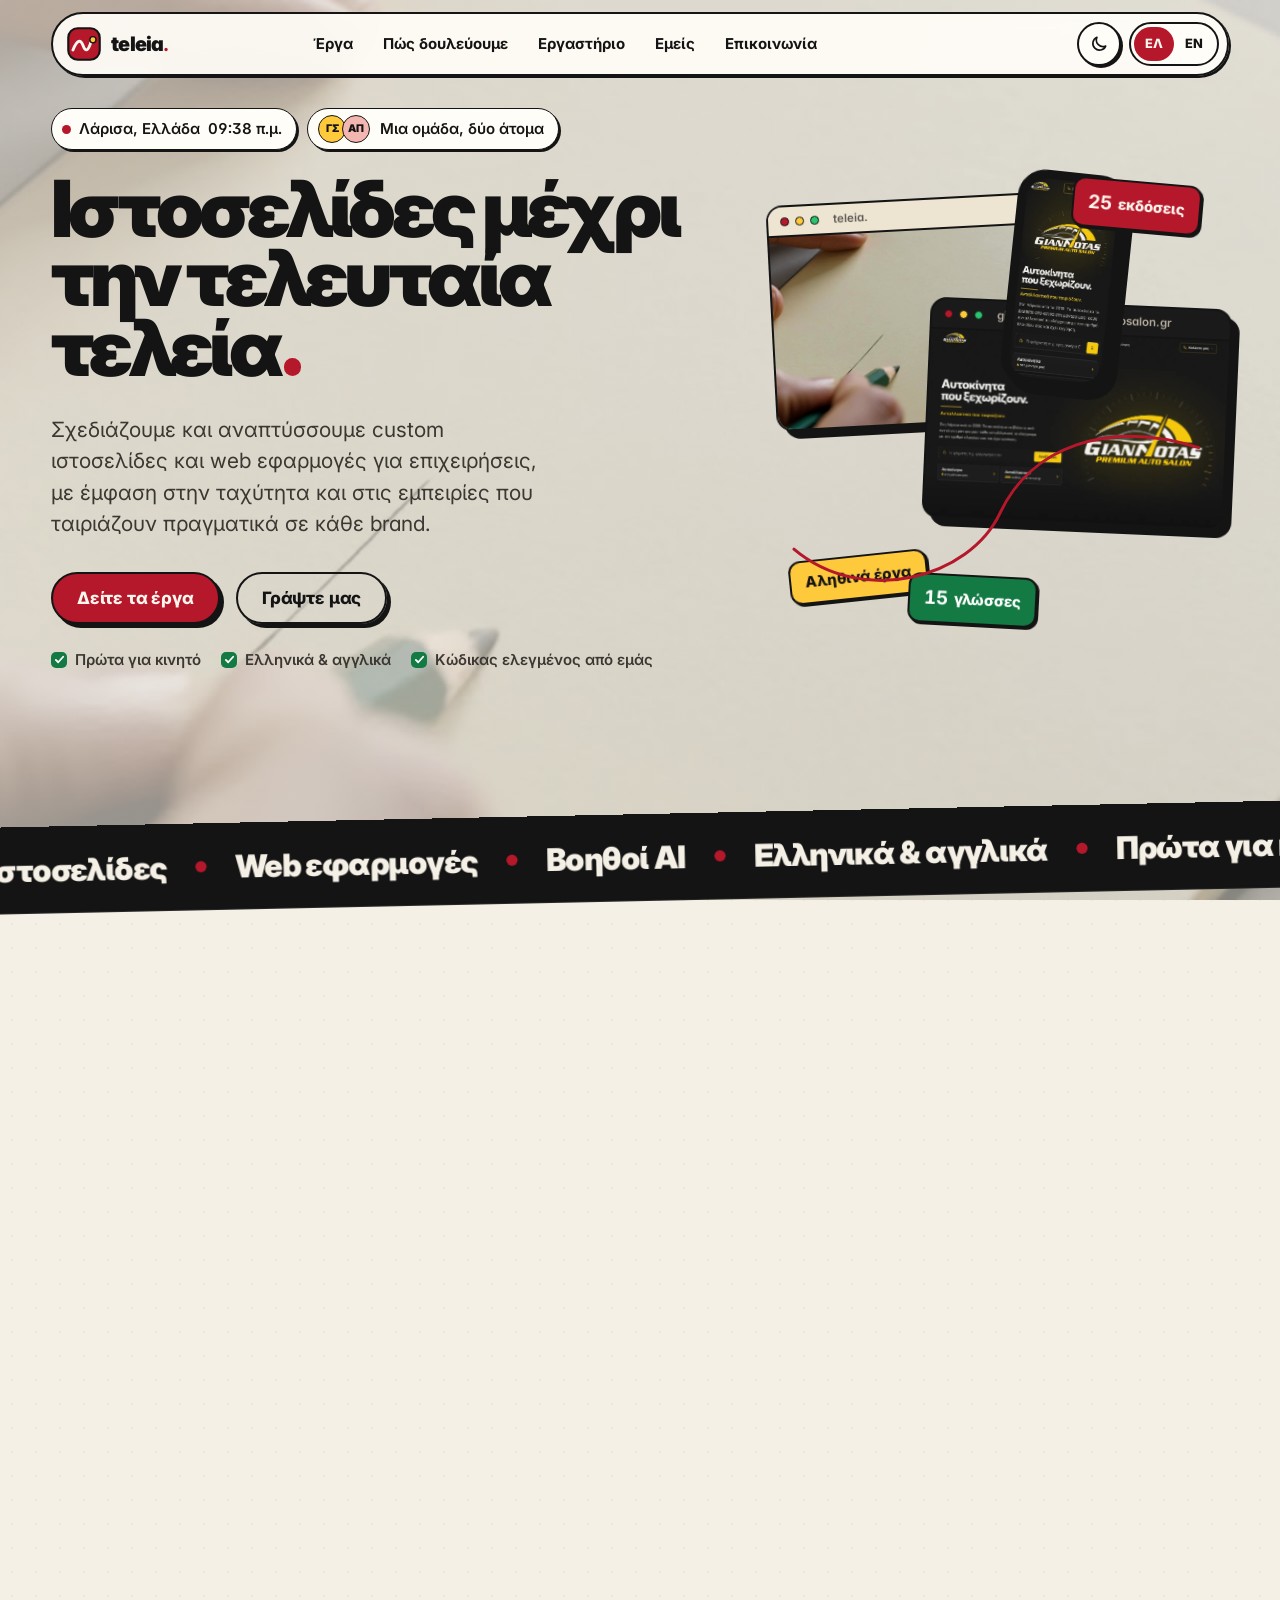
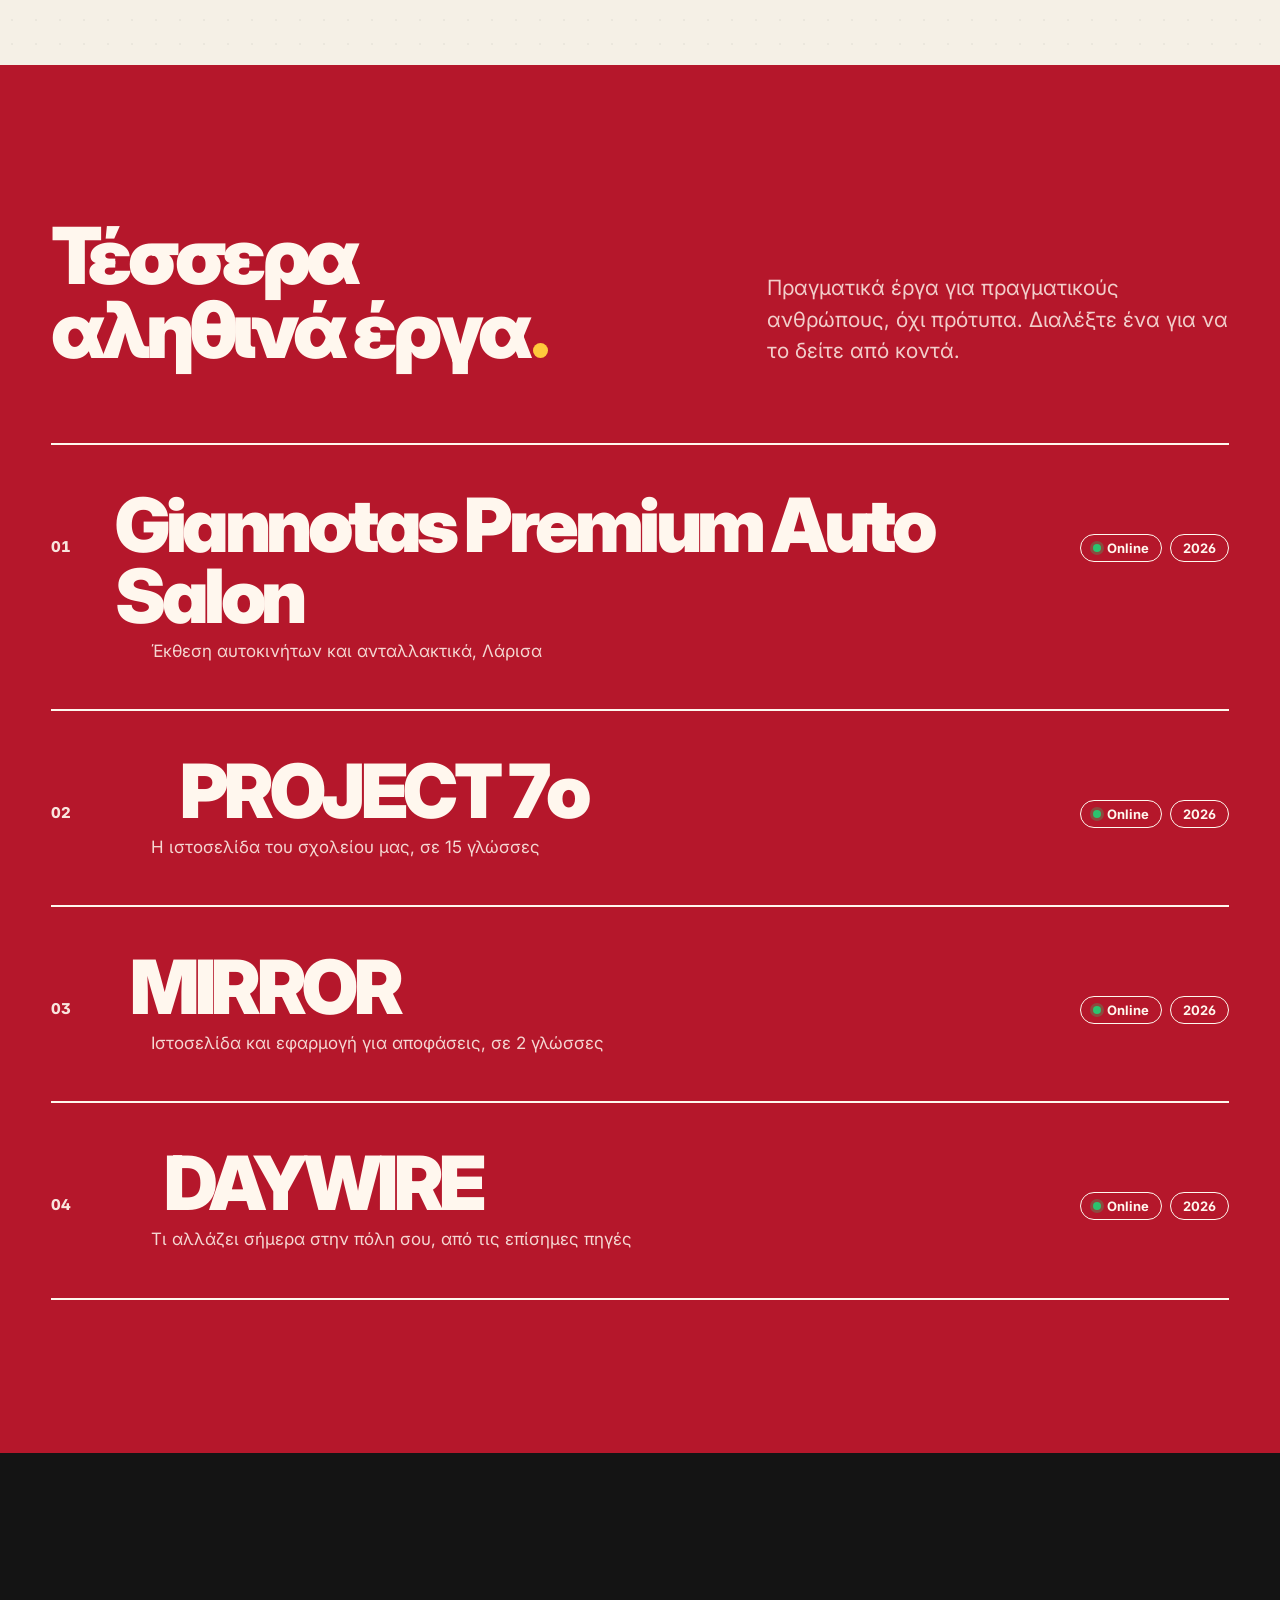
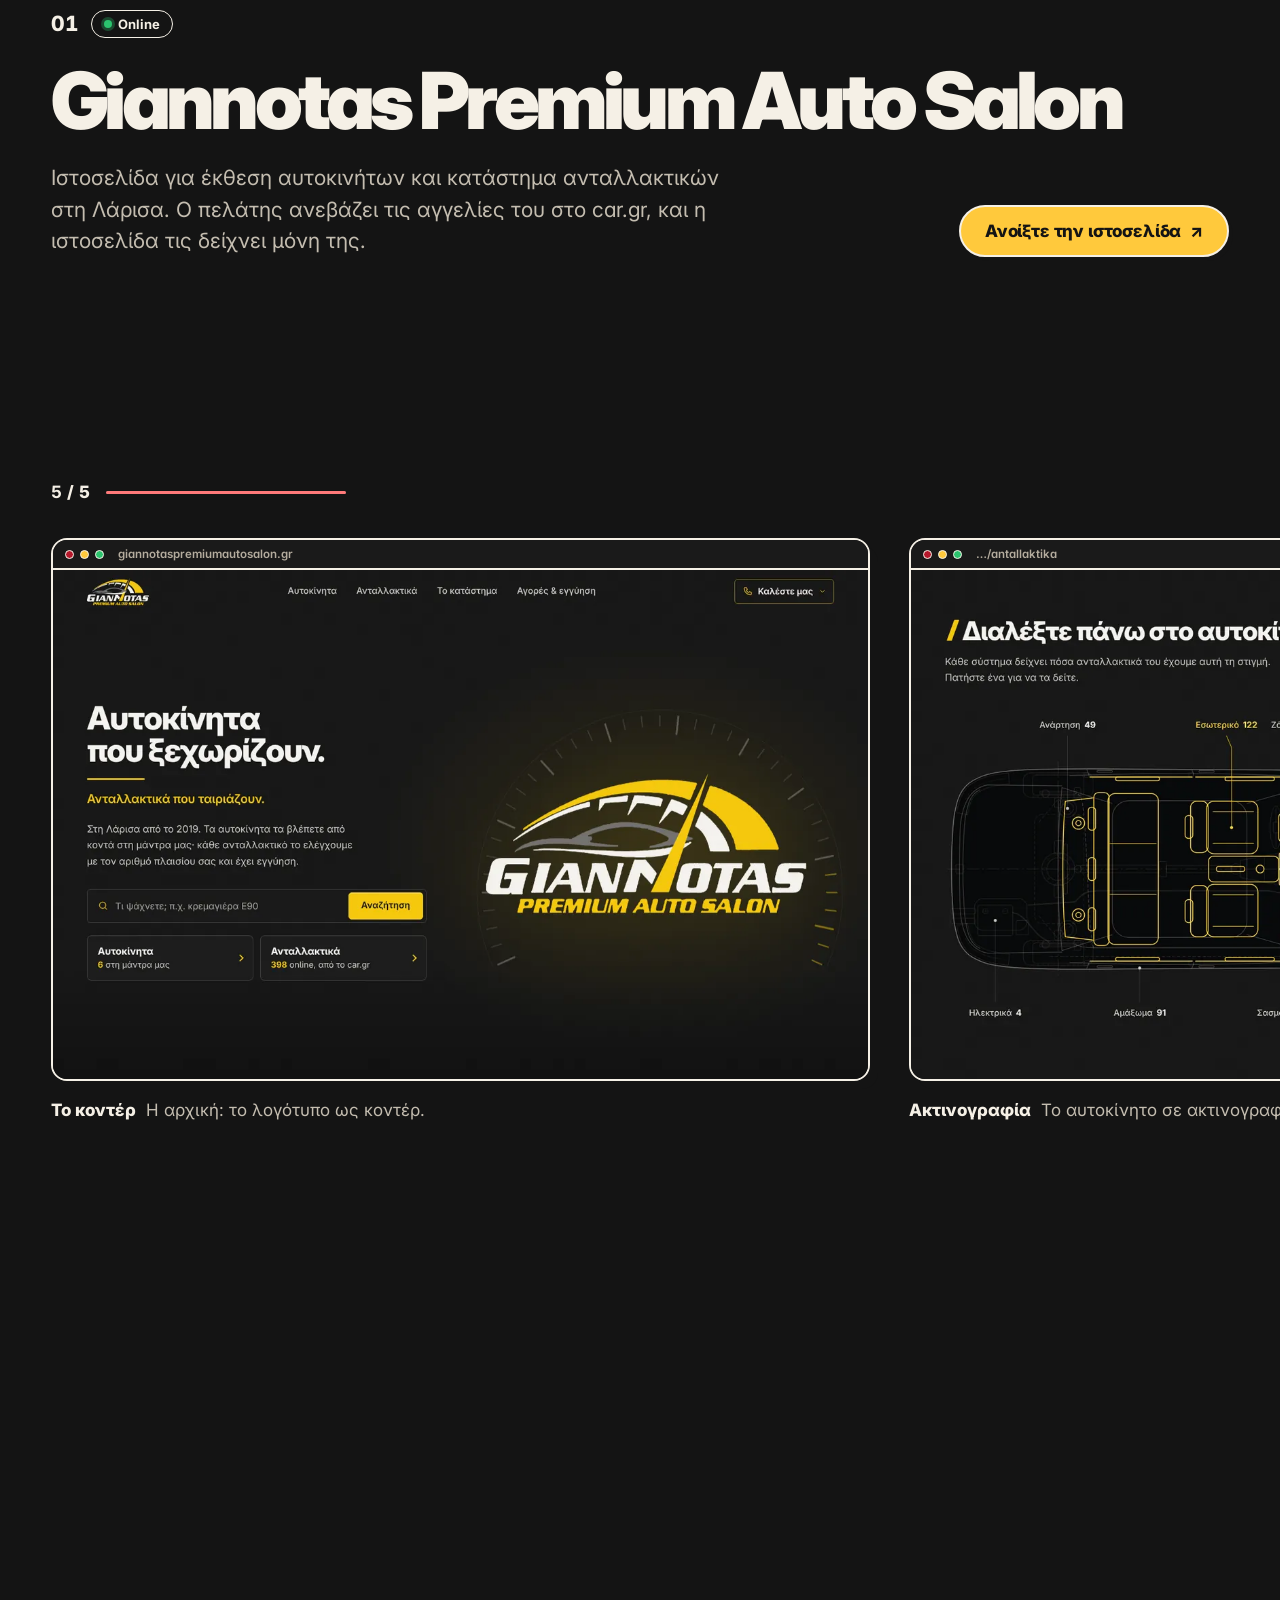
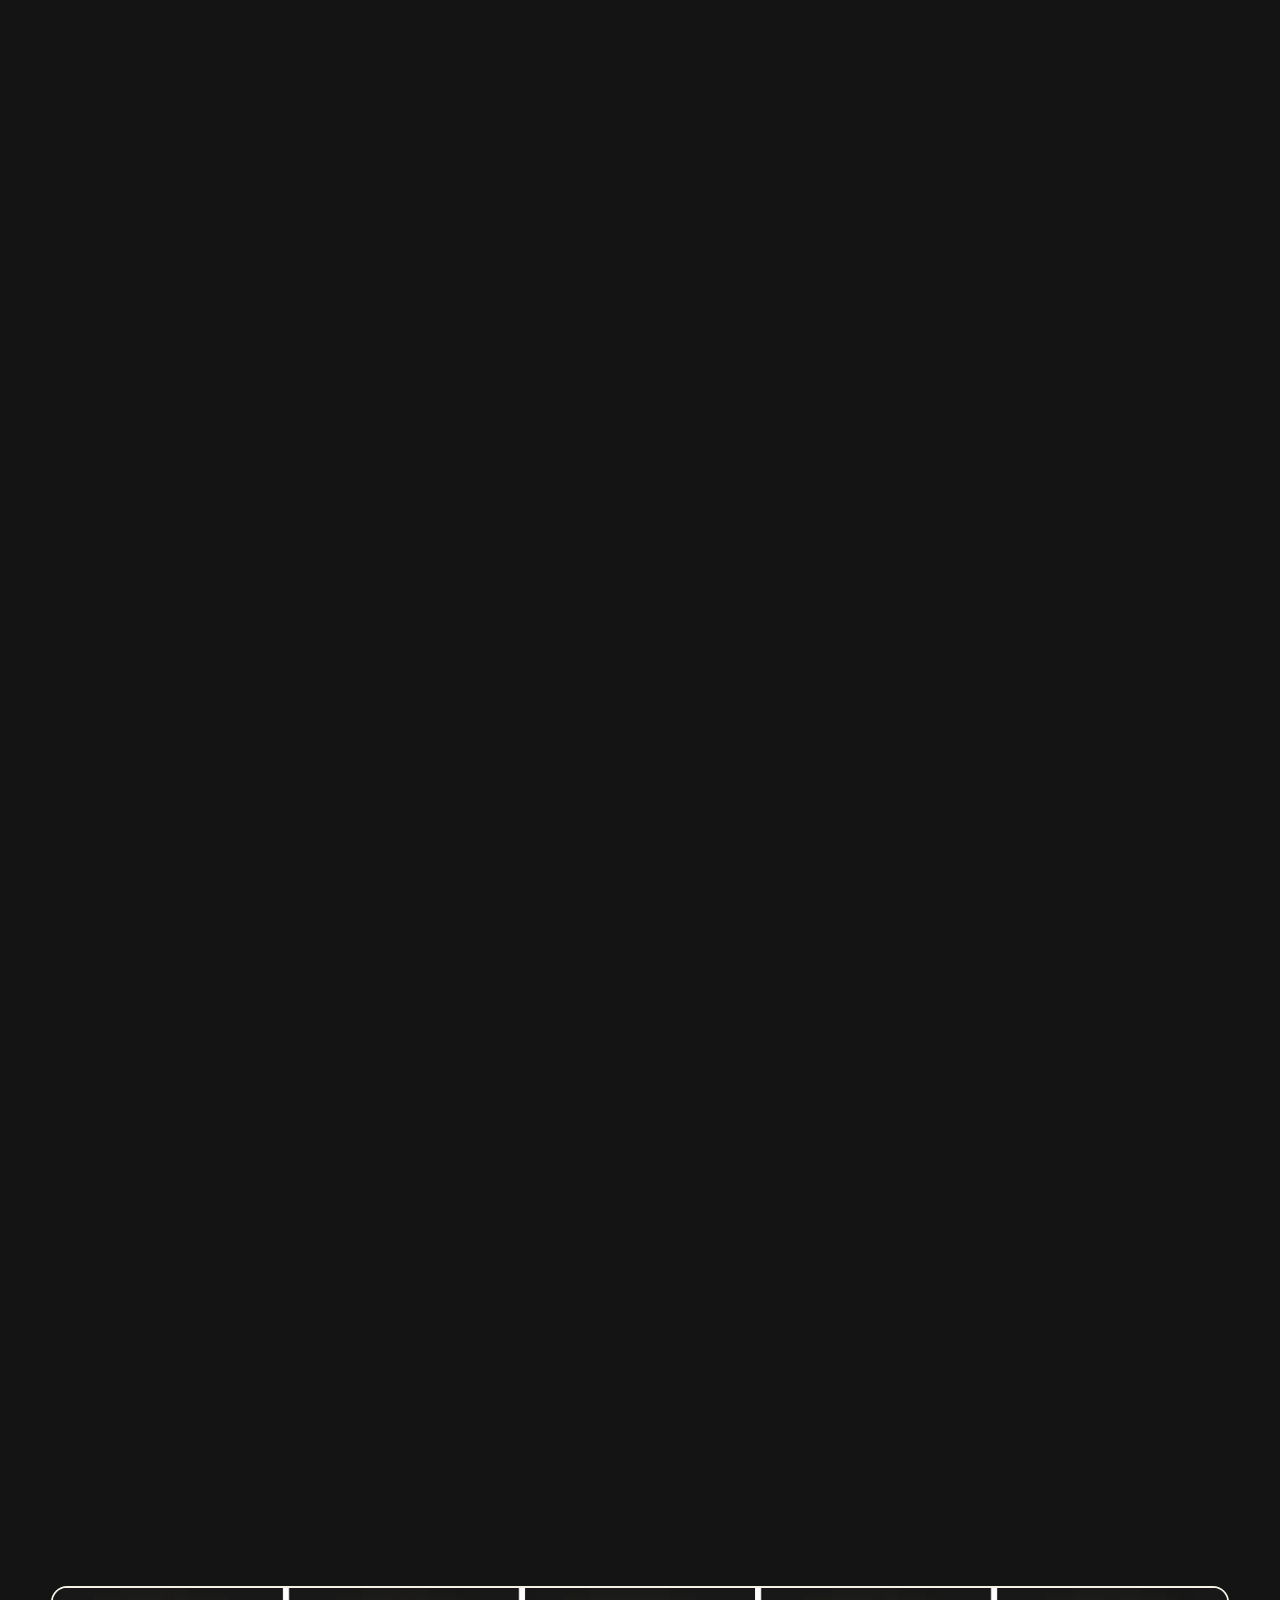
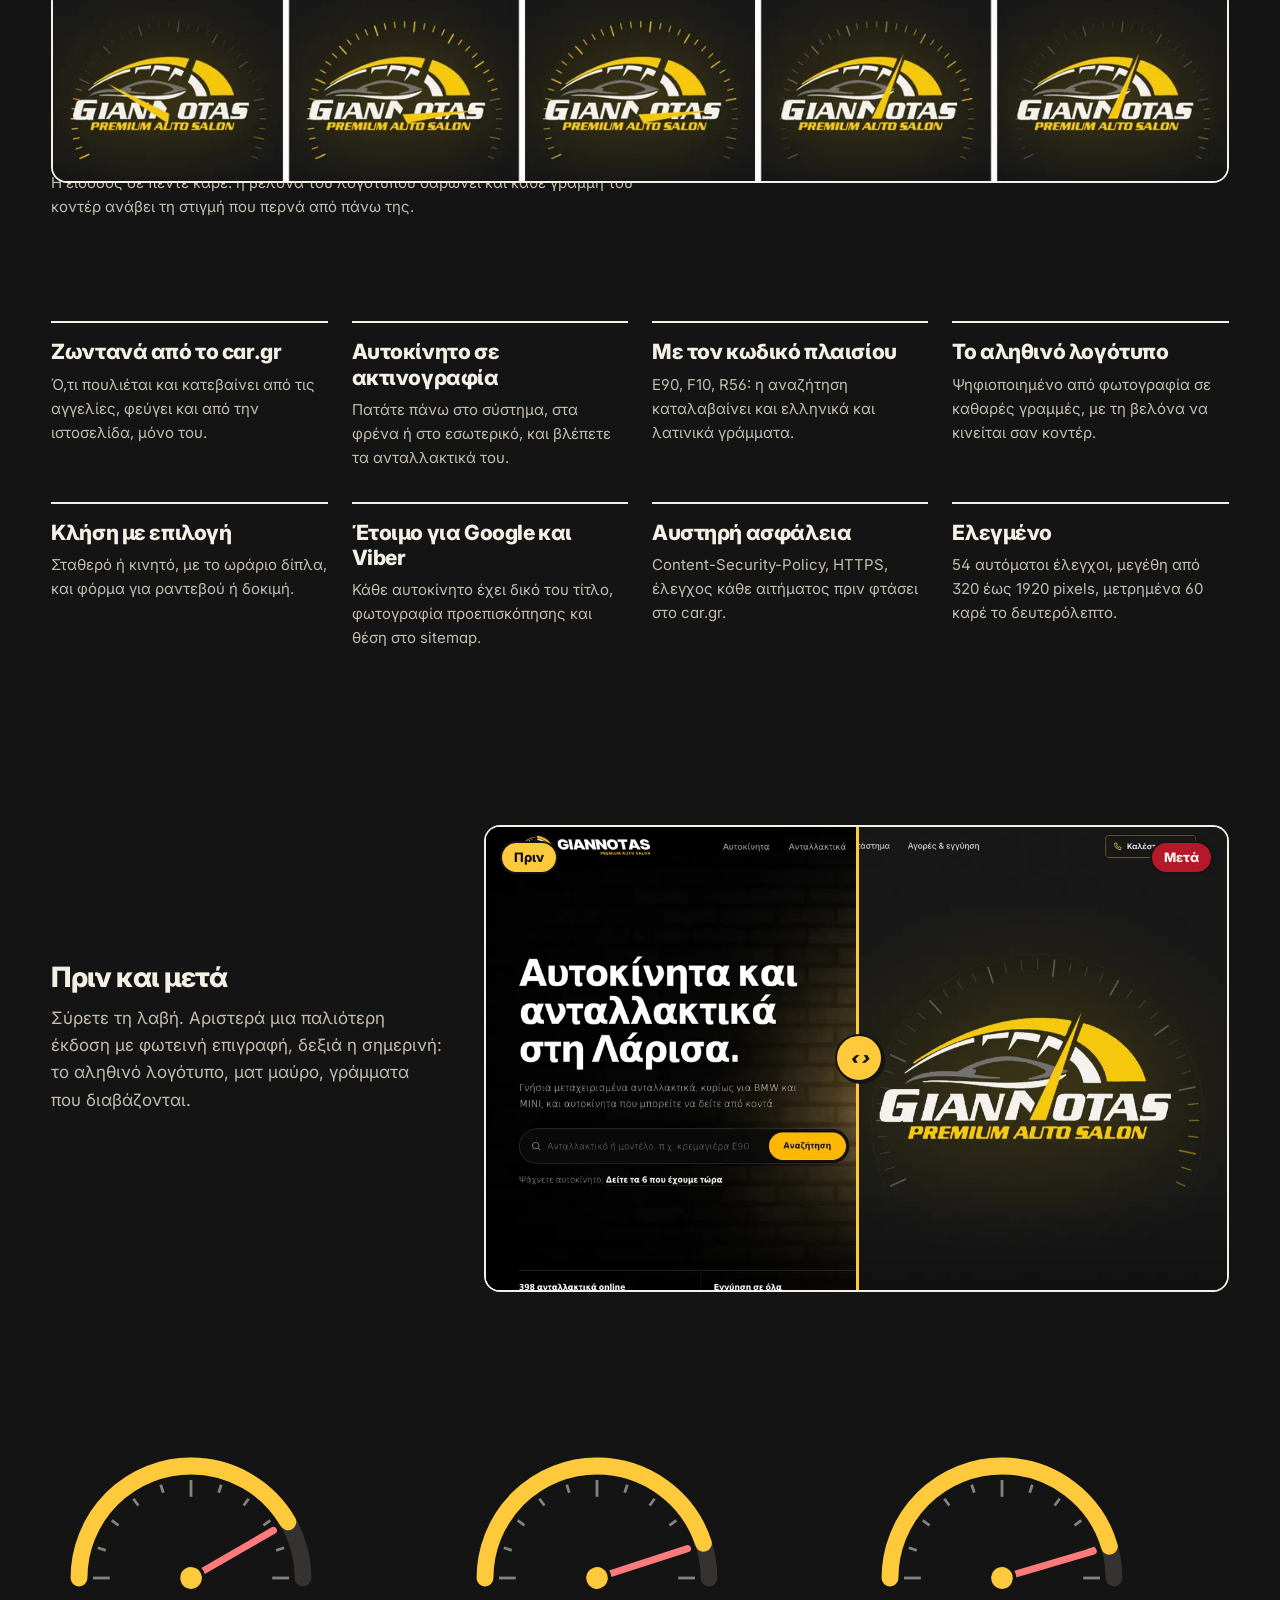
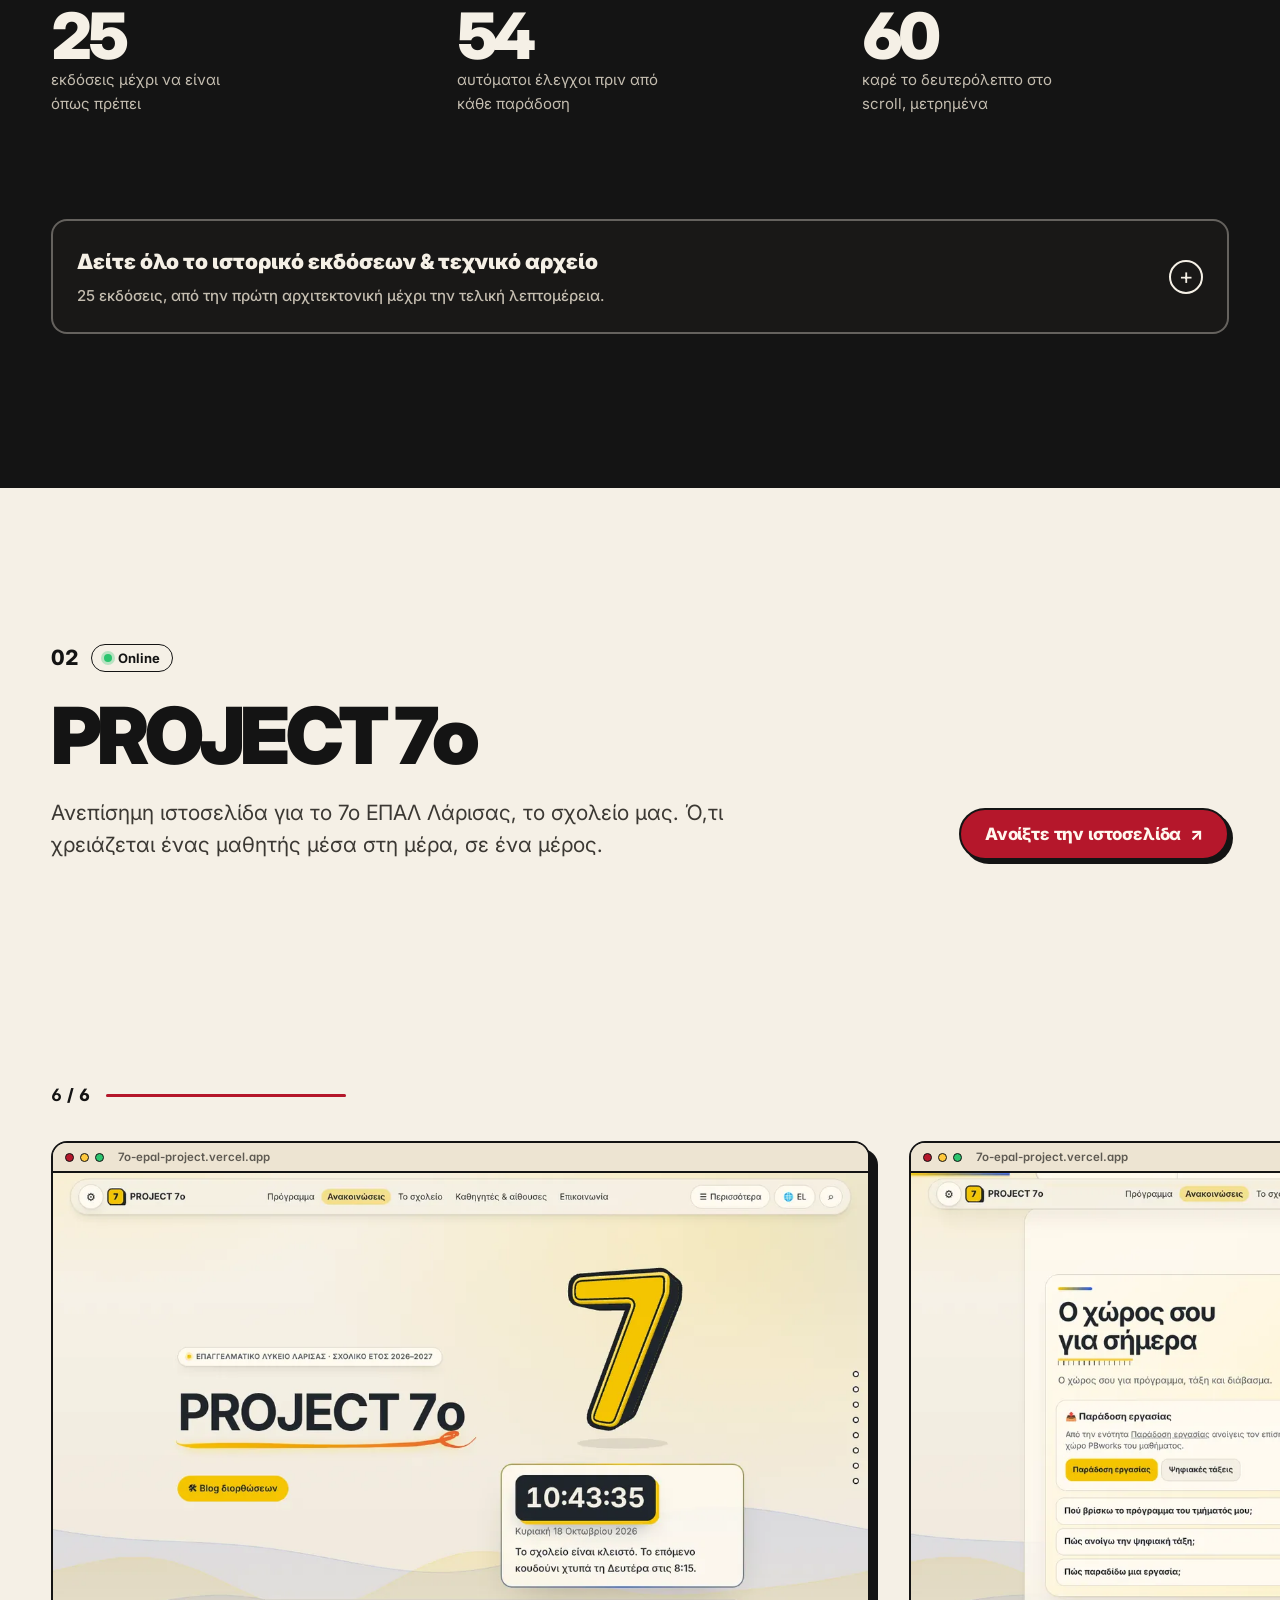
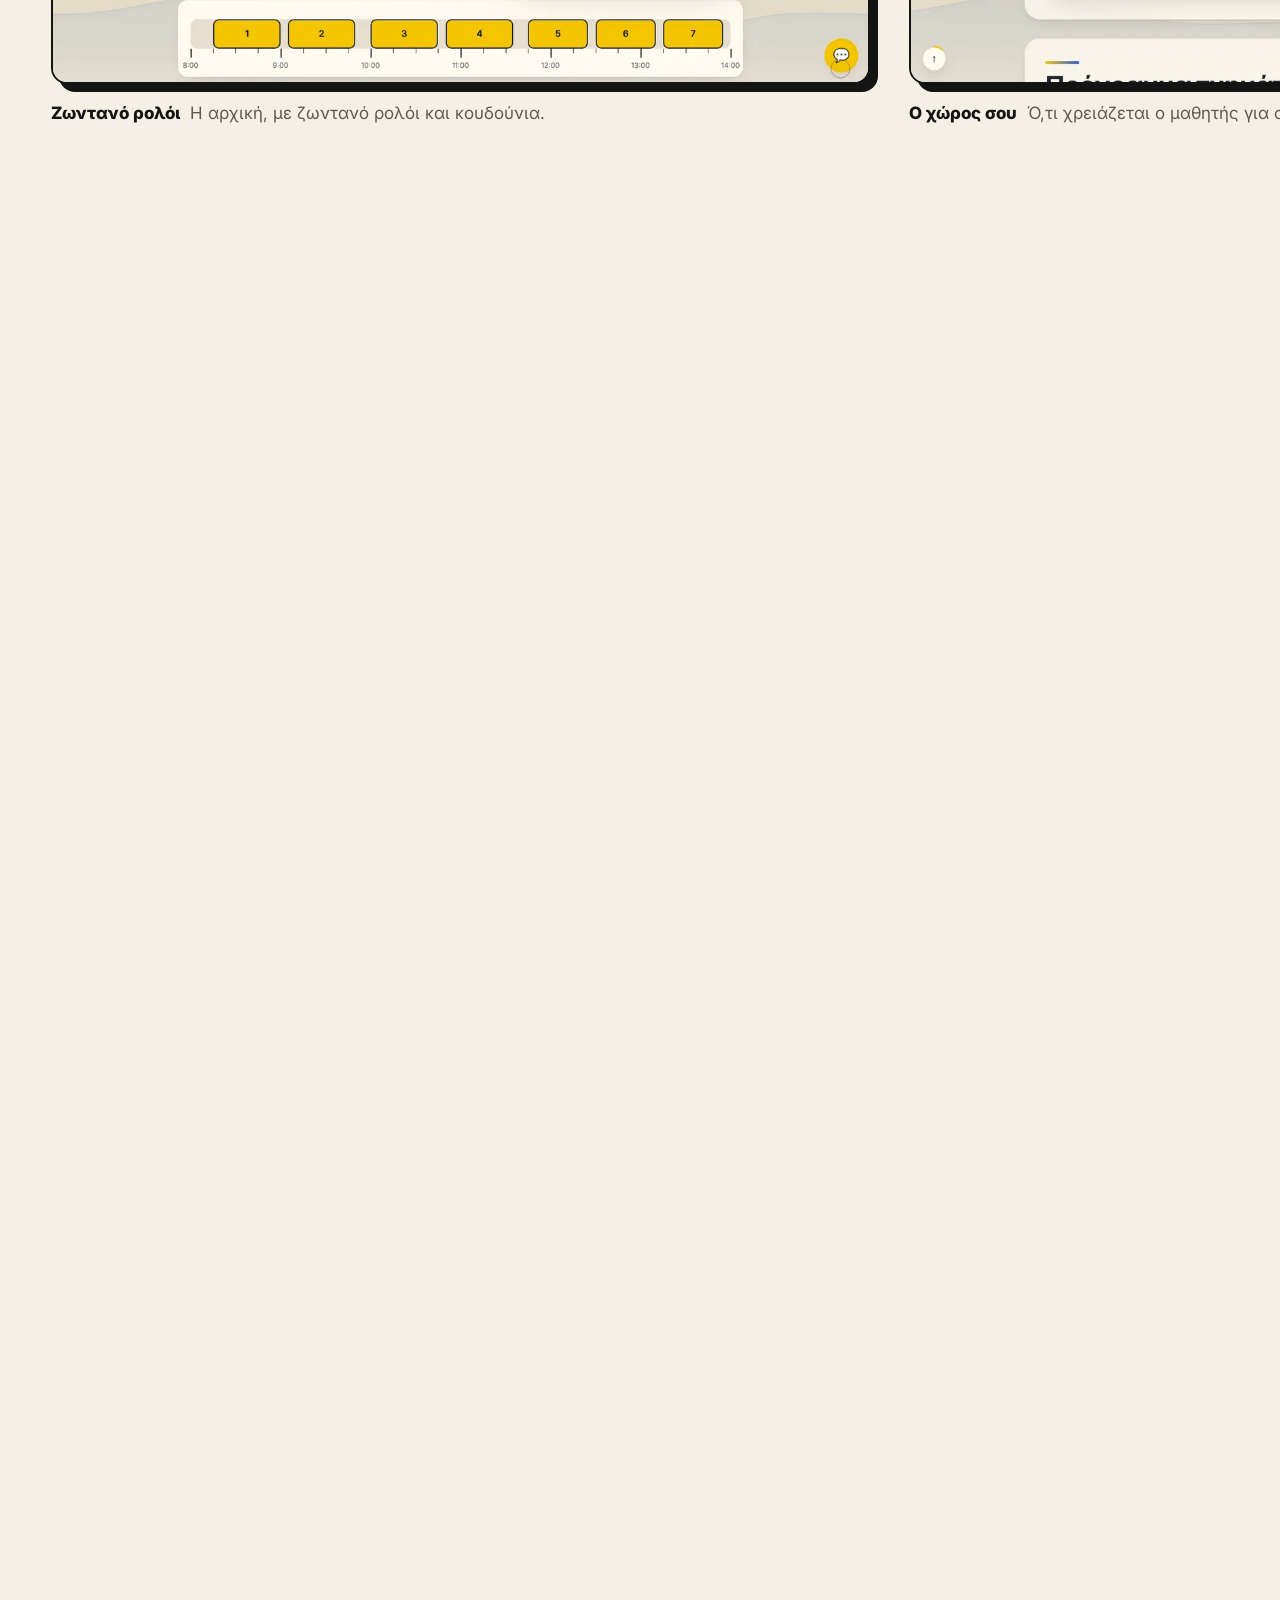
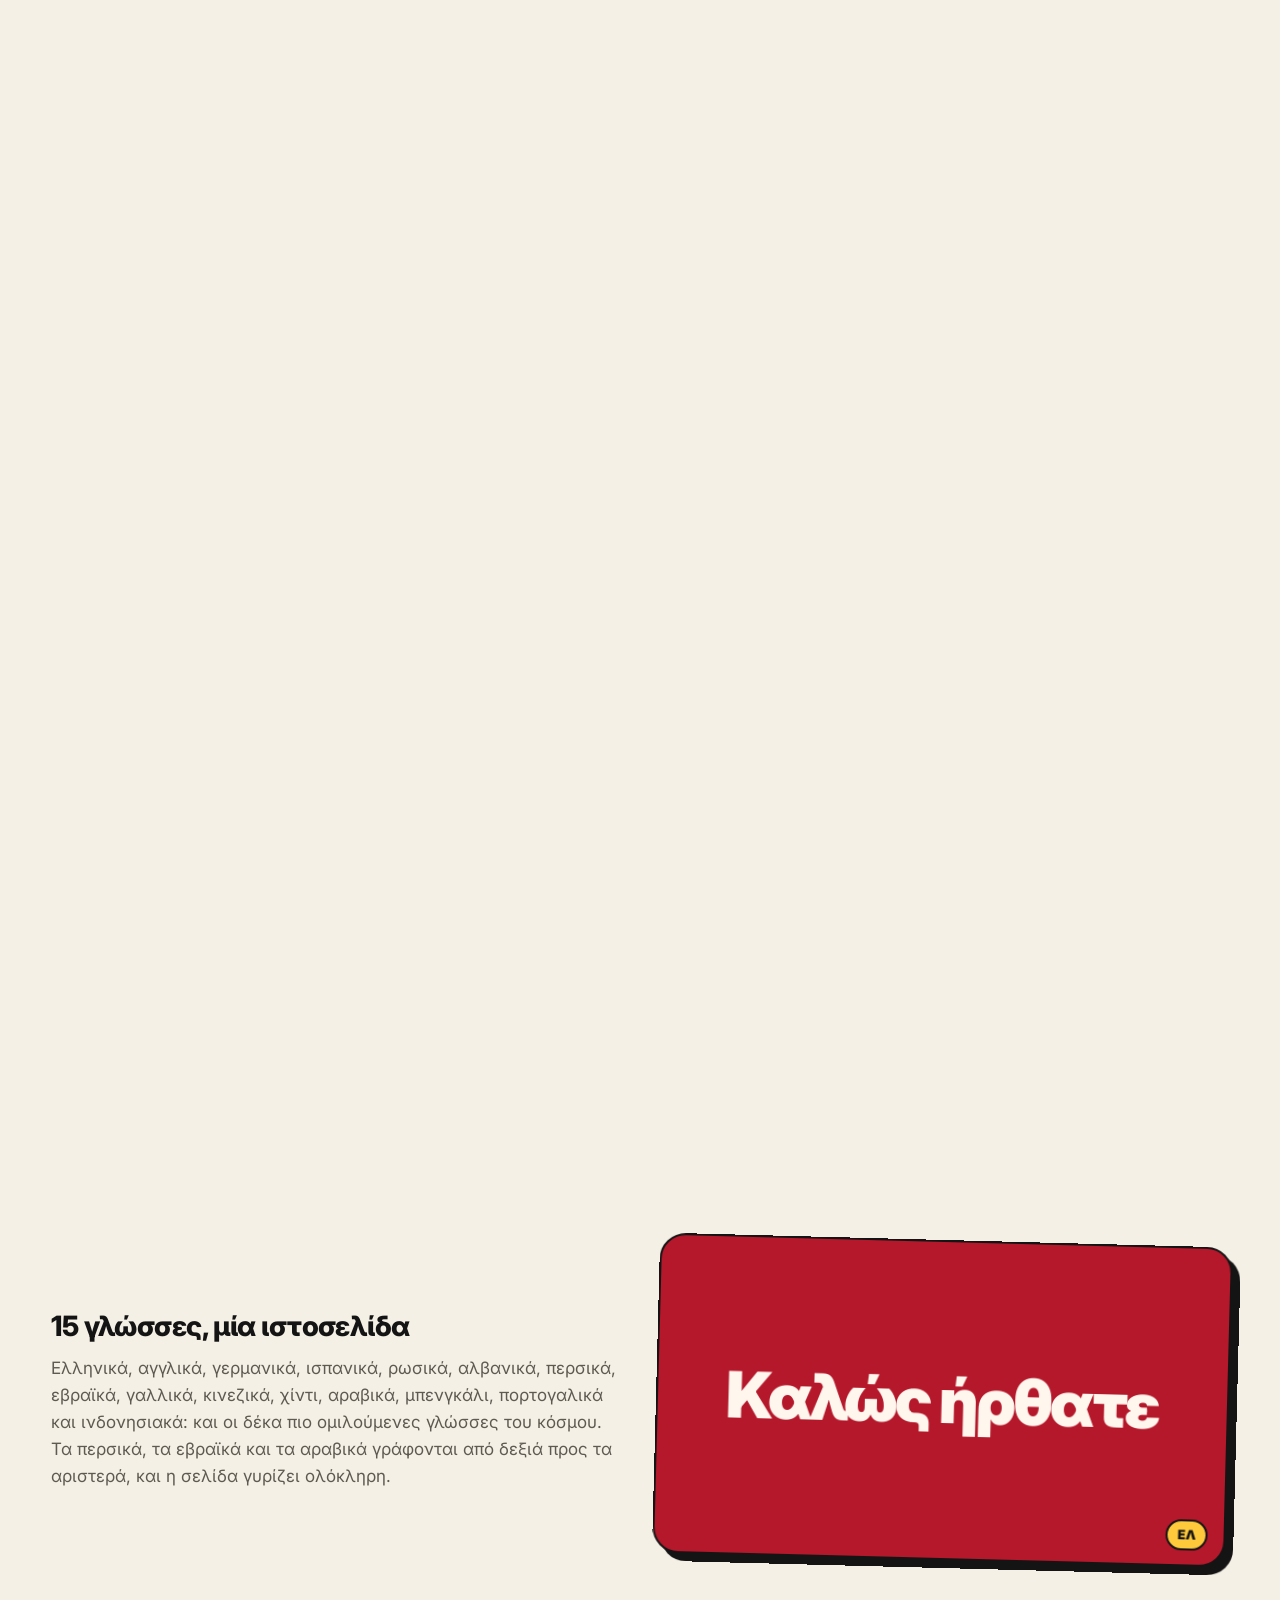
==== commit b8d4e2aa: "Scroll scenes: the page appears as you scroll; remove reduced motion - Paragraphs arrive line by lin" ====
--- a/portfolio/index.html
+++ b/portfolio/index.html
@@ -14,13 +14,13 @@
 <meta property="og:image" content="assets/img/og.png">
 <link rel="preload" href="assets/fonts/Inter-var.woff2" as="font" type="font/woff2" crossorigin>
 <link rel="stylesheet" href="assets/css/tokens.css?v=20261029">
-<link rel="stylesheet" href="assets/css/base.css?v=20261023">
+<link rel="stylesheet" href="assets/css/base.css?v=20261104">
 <link rel="stylesheet" href="assets/css/components.css?v=20261023">
 <link rel="stylesheet" href="assets/css/sections.css?v=20261101">
-<link rel="stylesheet" href="assets/css/motion.css?v=20261023b">
+<link rel="stylesheet" href="assets/css/motion.css?v=20261104b">
 <script src="assets/js/boot.js?v=20261023"></script>
 <script src="assets/js/i18n.js?v=20261101" defer></script>
-<script src="assets/js/site.js?v=20261101" defer></script>
+<script src="assets/js/site.js?v=20261104b" defer></script>
 </head>
 <body>
 <!-- ============ the first second: a line is drawn, the full stop drops in (once per visit) ============ -->
--- a/portfolio/assets/css/base.css
+++ b/portfolio/assets/css/base.css
@@ -4,7 +4,7 @@
 *,*::before,*::after{box-sizing:border-box}
 [hidden]{display:none!important}
 html{-webkit-text-size-adjust:100%;scroll-padding-top:calc(var(--hdr) + 24px);background:var(--paper)}
-@media (prefers-reduced-motion:no-preference){html{scroll-behavior:smooth}}
+html{scroll-behavior:smooth}
 body{margin:0;min-height:100svh;color:var(--ink);font:400 var(--t-md)/1.6 var(--font);font-feature-settings:"ss01","cv11";
   -webkit-font-smoothing:antialiased;text-rendering:optimizeLegibility;overflow-x:clip;
   /* dotted paper: the page's own background, so it scrolls with the page and costs nothing */
--- a/portfolio/assets/css/motion.css
+++ b/portfolio/assets/css/motion.css
@@ -1,5 +1,5 @@
 /* ==========================================================================
-   motion: how things arrive, and what stops when the visitor asks for less motion.
+   motion: how things arrive and everything that moves.
    Only transform, opacity and clip-path move. Things that follow the scroll are set by the script (one frame loop);
    things that arrive once are CSS transitions switched on by a class (.in).
    ========================================================================== */
@@ -40,6 +40,65 @@
 .proc-stamp{opacity:0;scale:1.6;transition:opacity .25s,scale .45s var(--spring)}
 .proc-stamp.on{opacity:1;scale:1}
 
+/* ---------- scenes: the page appears as you scroll (site.js, initScenes). Only under html.scenes. ---------- */
+/* paragraphs, line by line: each visual line in its own mask (.ll), rising a beat after the one above (--l) */
+.ls .ll{display:block;padding-bottom:.12em;margin-bottom:-.12em}
+.ls .lli{display:block}
+.scenes .ls:not(.ls-done) .ll{overflow:clip;overflow-clip-margin:.2em}
+.scenes .ls .lli{transform:translate3d(0,110%,0);transition:transform 1s var(--ease);transition-delay:calc(var(--l,0) * 90ms)}
+.scenes .ls.ls-in .lli{transform:none}
+/* the index names rise a little later than their row */
+.scenes .index-name .lli{transition-duration:1.1s;transition-delay:calc(var(--l,0) * 90ms + var(--i,0) * 90ms + 120ms)}
+
+/* the chapter leads fill in like ink; the script sets each word's opacity from the scroll */
+.scenes .ink .iw{opacity:.18}
+
+/* screens and the poster unveil from below: a window (.uvm) rises while the screen inside moves the other way.
+   Transforms only, so nothing repaints while it moves. The window is 28px larger on every side (and gives the
+   space back with a negative margin), so the layout is unchanged and hard shadows and tilted corners show. */
+.uvm{display:block;padding:28px;margin:-28px}
+.poster > .uvm{justify-self:center;width:calc(min(100%,360px) + 56px)}
+.poster > .uvm > .poster-img{width:100%}
+.index-row > .uvm{grid-column:1/-1}
+.scenes .uvm{overflow:hidden;transform:translate3d(0,100%,0);transition:transform 1.3s var(--ease)}
+.scenes .uvm:not(.uv-in){pointer-events:none}   /* while it waits below, the empty window must not catch clicks */
+.scenes .uvm > .uv{transform:translate3d(0,-100%,0);scale:1.08;transition:transform 1.3s var(--ease),scale 1.7s var(--ease)}
+.scenes .uvm.uv-in,.scenes .uvm.uv-in > .uv{transform:none}
+.scenes .uvm.uv-in > .uv{scale:none}
+.scenes .uvm.uv-done{overflow:visible}
+.scenes .ba.uv img{scale:1.14;transition:scale 1.9s var(--ease)}
+.scenes .uv-in .ba.uv img{scale:none}
+/* with a mouse, the screens drift a little against the scroll (translate, set by the script) */
+.par .uvm{will-change:transform,translate}
+/* the footer word is on its own layer only while it builds */
+.ftr-word.building .fl{will-change:transform,opacity}
+
+/* the red index: the rules draw themselves from the left, one after the other */
+.scenes .index-row{border-bottom-color:transparent}
+.scenes .index-row::after{content:"";position:absolute;left:0;right:0;bottom:-2px;height:2px;background:var(--on-red);transform:scaleX(0);transform-origin:0 50%;
+  transition:transform 1.2s var(--ease) calc(var(--i,0) * 90ms + 80ms)}
+.scenes .index li.in .index-row::after{transform:none}
+.scenes .index-name{will-change:transform}
+
+/* sticky notes are stuck on, crooked at first, one after the other; their resting tilt (rotate) stays */
+.scenes .notes .fact.rv{translate:none;transform:translate3d(0,64px,0) rotate(var(--tilt,-6deg)) scale(.9);
+  transition:opacity .45s var(--ease),transform 1s var(--spring);transition-delay:calc(var(--i,0) * 90ms)}
+.scenes .notes .fact.rv.in{transform:none}
+
+/* questions slide in from the side */
+.js.reveal-ready .rv-x{opacity:0;translate:56px 0;transition:opacity var(--d3) var(--ease),translate var(--d3) var(--ease);transition-delay:calc(var(--i,0) * 70ms)}
+.js.reveal-ready .rv-x.in{opacity:1;translate:none}
+
+/* the story: the rule above each step fills with the scroll (--f), and its dot lands when it begins */
+.scenes .story-line li{border-top-color:transparent}
+.scenes .story-line li::after{content:"";position:absolute;left:0;right:0;top:-2px;height:2px;background:var(--line);transform:scaleX(var(--f,0));transform-origin:0 50%}
+.scenes .story-line .story-next::after{background:repeating-linear-gradient(90deg,var(--line) 0 8px,transparent 8px 14px)}
+.scenes .story-line li::before{z-index:1;scale:0;transition:scale .55s var(--spring)}
+.scenes .story-line li.reached::before{scale:1}
+
+/* the footer word, letter by letter (set by the script) */
+.ftr-word .fl{display:inline-block;transform-origin:50% 100%}
+
 /* ---------- small reactions ---------- */
 @keyframes pop{50%{transform:scale(1.35)}}
 @keyframes shake{20%,60%{transform:translateX(-5px)}40%,80%{transform:translateX(5px)}}
@@ -49,13 +108,12 @@
 /* ---------- theme and language: a circle opens from the click (View Transitions) ---------- */
 ::view-transition-old(root),::view-transition-new(root){animation:none;mix-blend-mode:normal}
 
-/* ---------- less motion: everything is simply there ---------- */
-@media (prefers-reduced-motion:reduce){
-  *,*::before,*::after{animation-duration:.01ms!important;animation-iteration-count:1!important;transition-duration:.01ms!important;transition-delay:0s!important;scroll-behavior:auto!important}
-  .w > span,.js .rv,.js.reveal-ready .rv-scale{transform:none!important;translate:none!important;scale:none!important;opacity:1!important}
-  .js.reveal-ready .hero .pill,.js.reveal-ready .hero-lead,.js.reveal-ready .hero-acts,.js.reveal-ready .ticks,.js.reveal-ready .stage .frame,.js.reveal-ready .stage .sticker,.js.reveal-ready .hero .stop[data-stop=hero]{opacity:1!important;translate:none!important;scale:none!important;transform:none!important}
-  .d{stroke-dashoffset:0}
-  .marquee-track{animation:none}
-  .intro{display:none}
-  .person-face{transition:none}
+/* ---------- printing: everything is simply there ---------- */
+@media print{
+  .w > span,.rv,.rv-scale,.rv-x,.ls .lli,.ink .iw,.ftr-word .fl{transform:none!important;translate:none!important;scale:none!important;opacity:1!important}
+  .uvm,.uv,.uv img{overflow:visible!important;scale:none!important;transform:none!important;translate:none!important}
+  .index-name{transform:none!important}
+  .index-row{border-bottom-color:var(--on-red)!important} .index-row::after{display:none}
+  .story-line li{border-top-color:var(--line)!important} .story-line li::after{display:none} .story-line li::before{scale:none!important}
 }
+
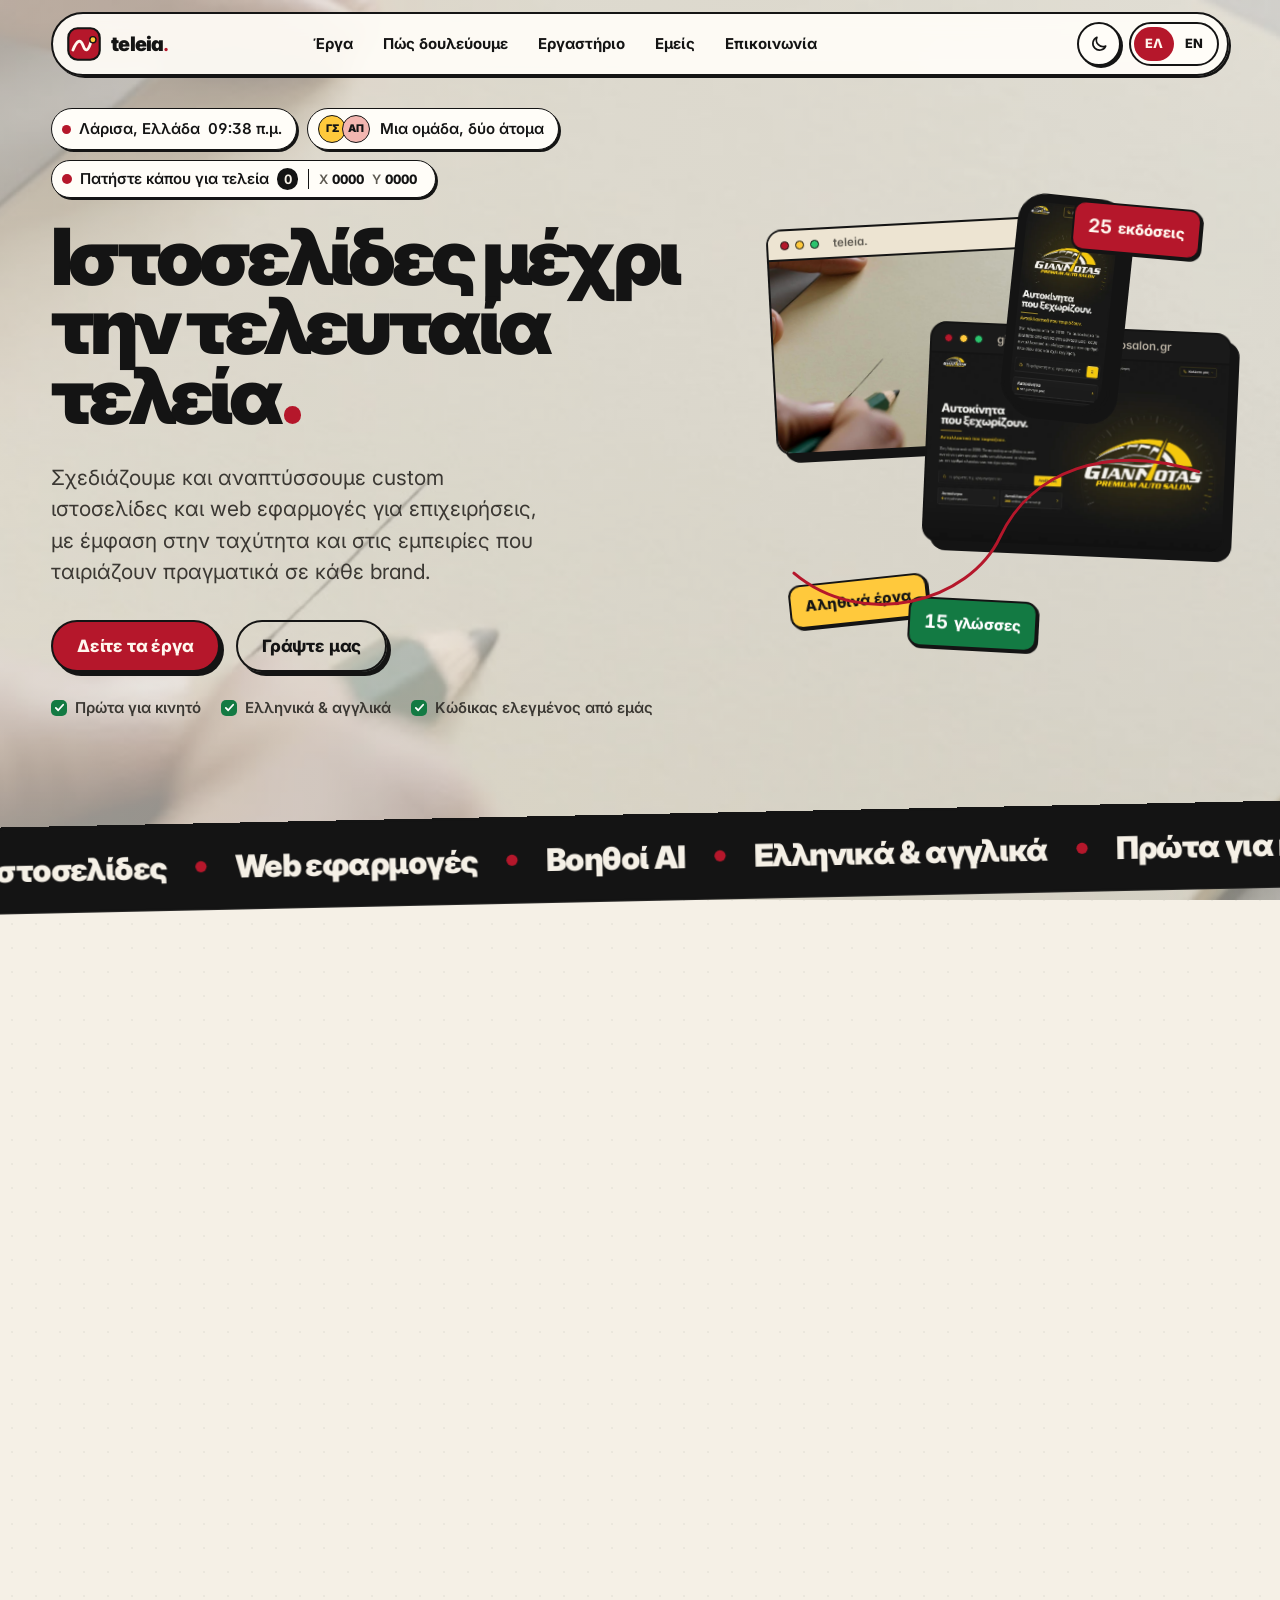
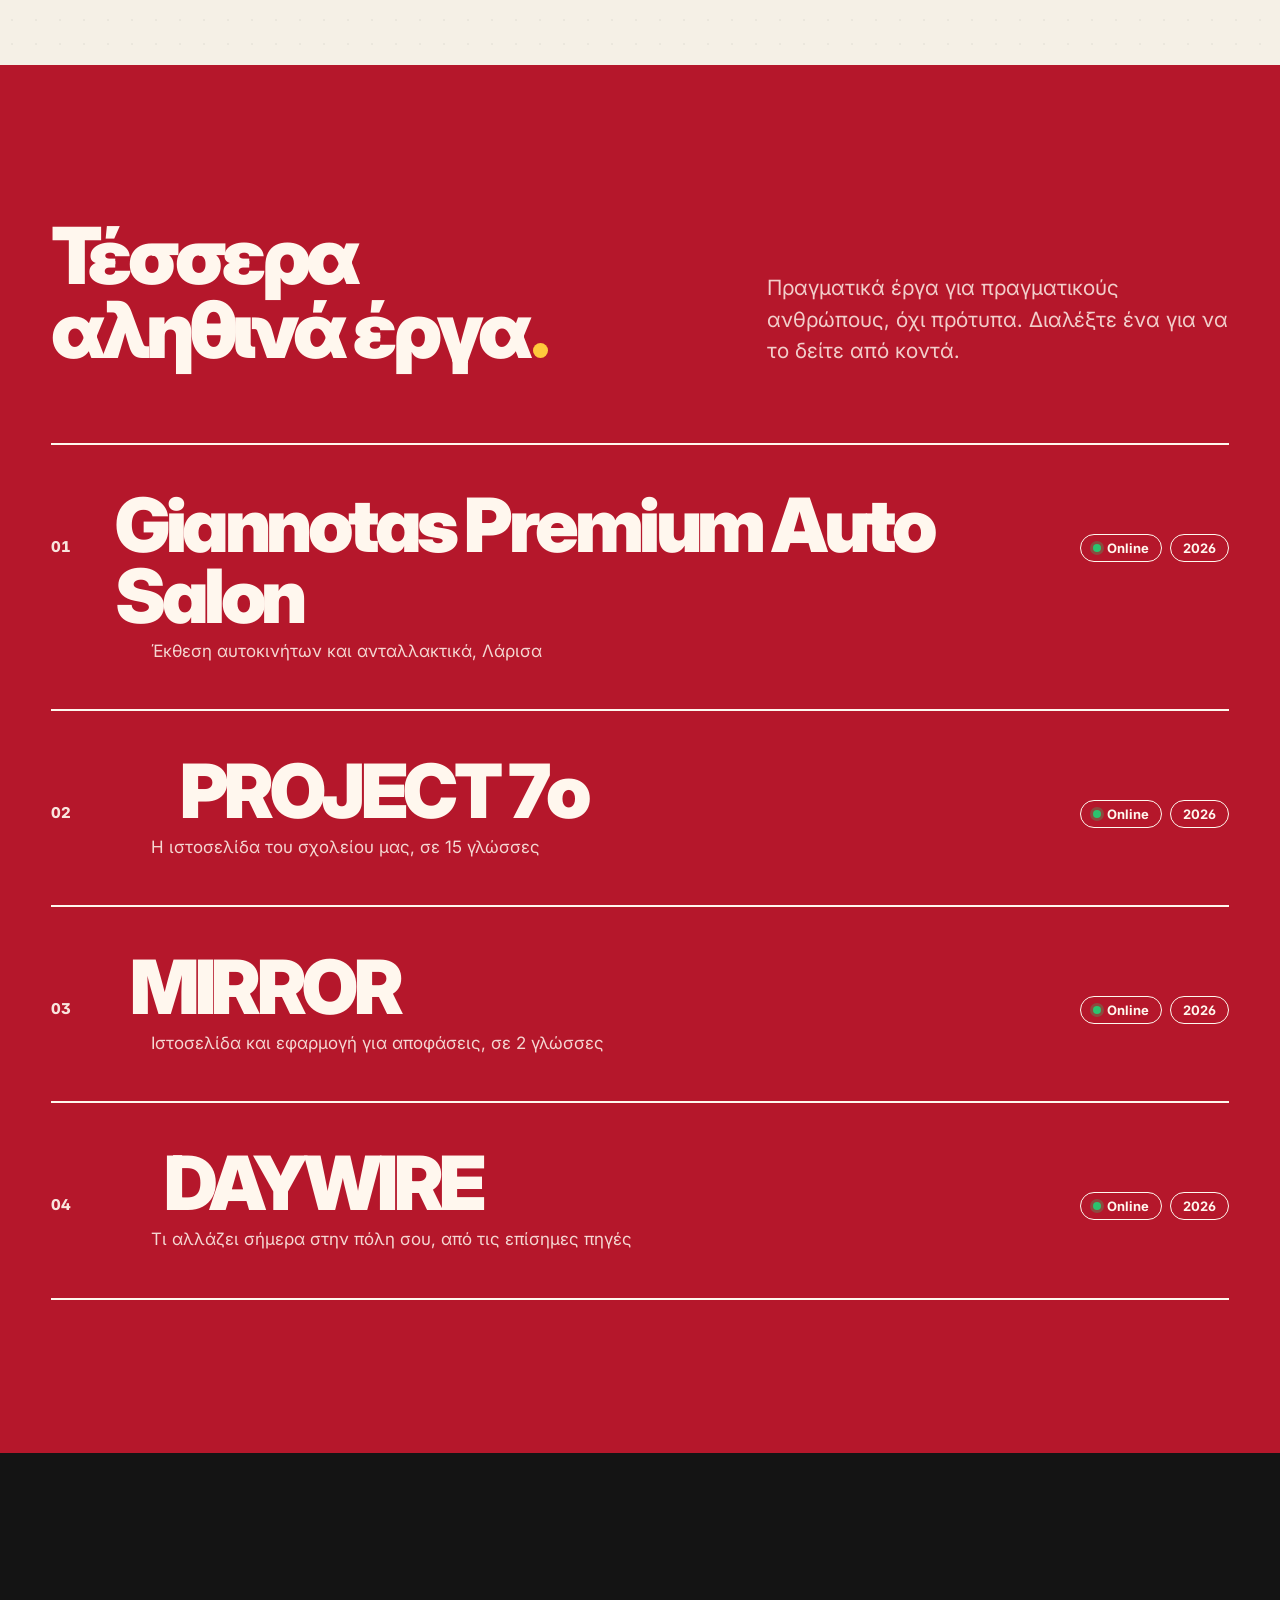
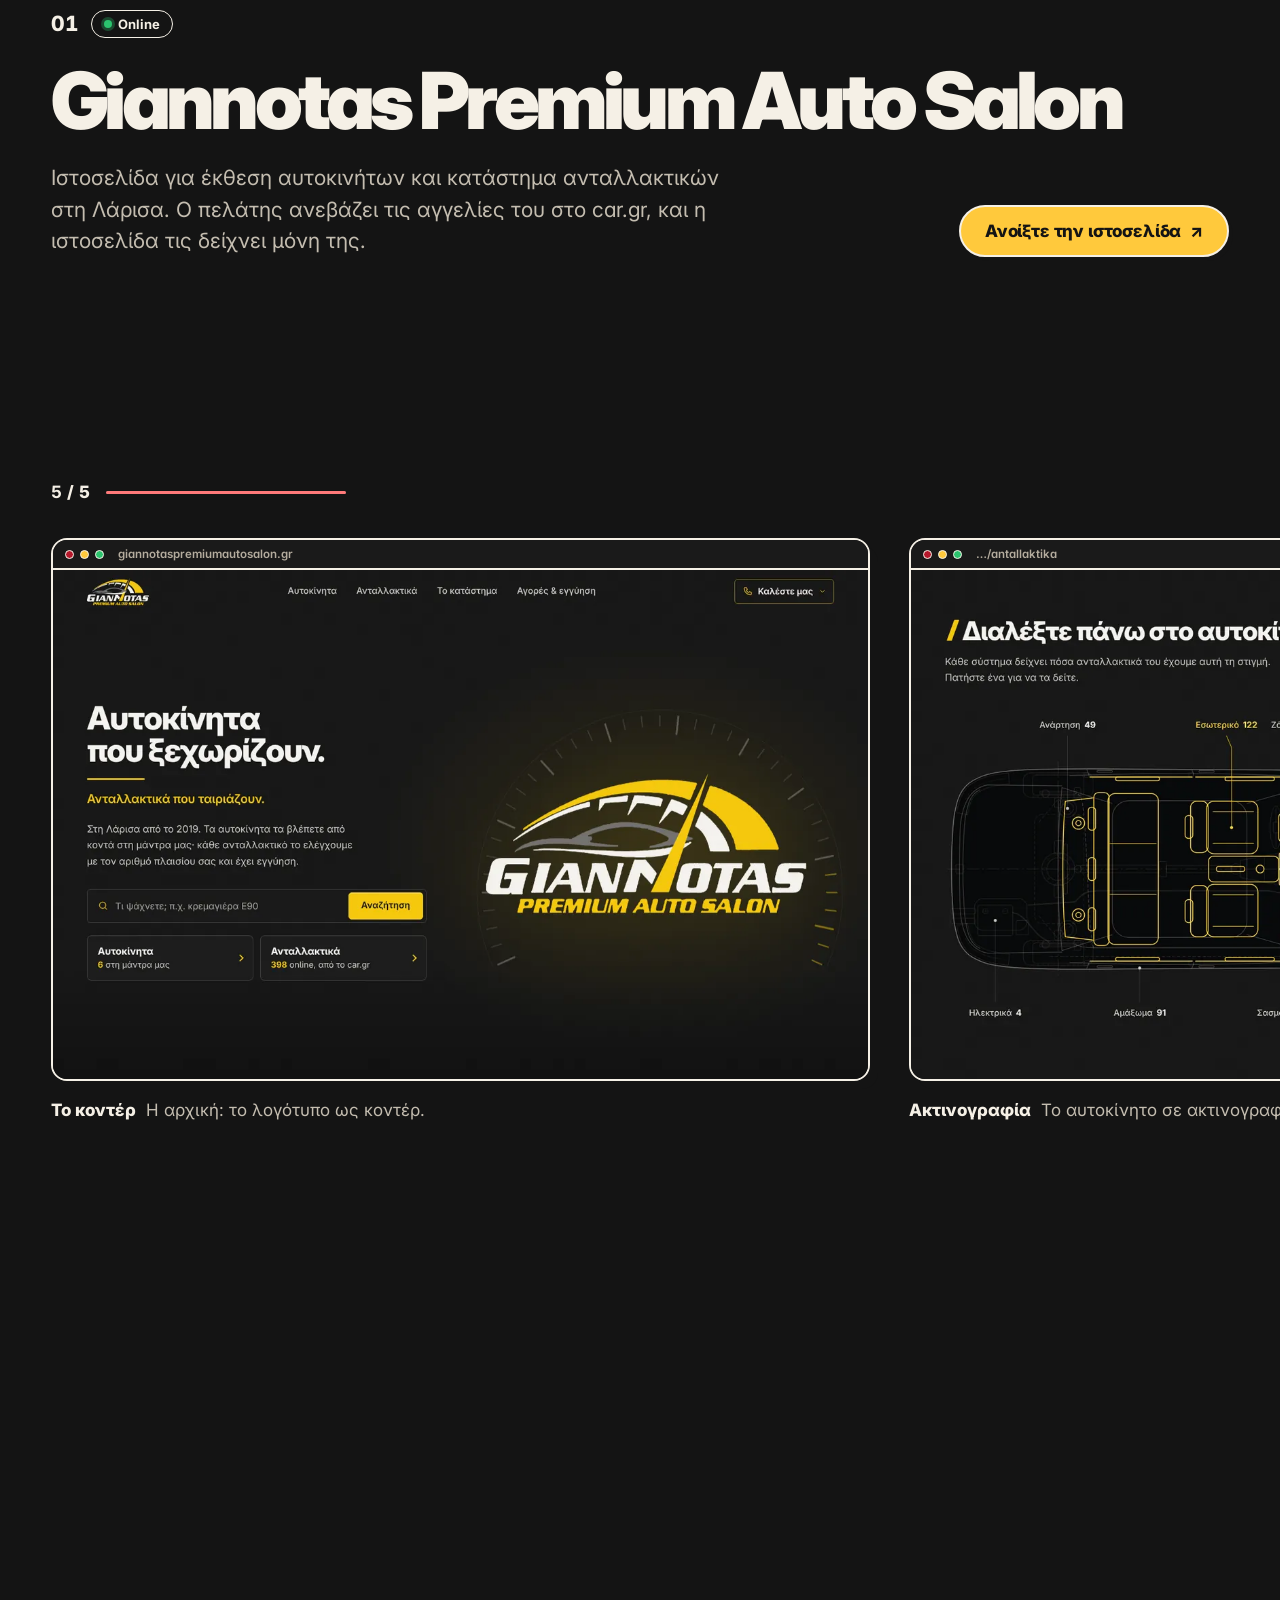
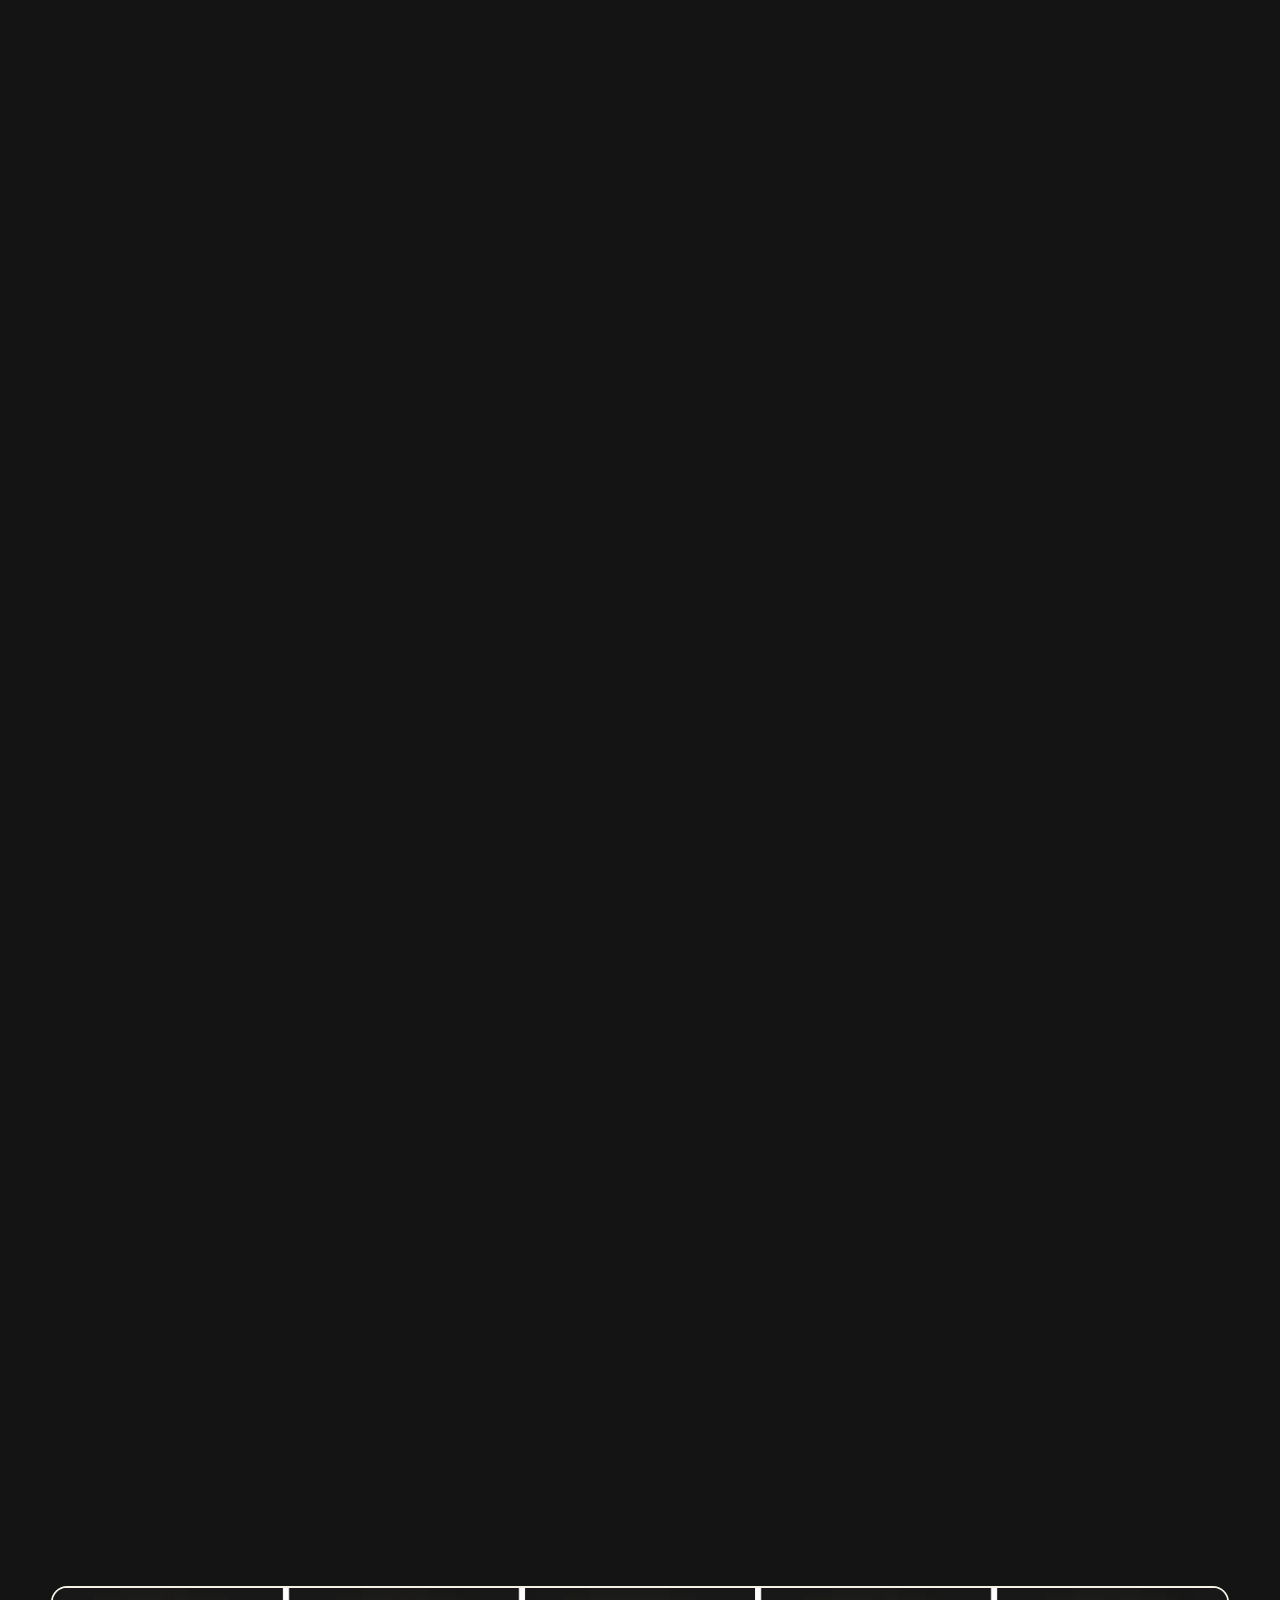
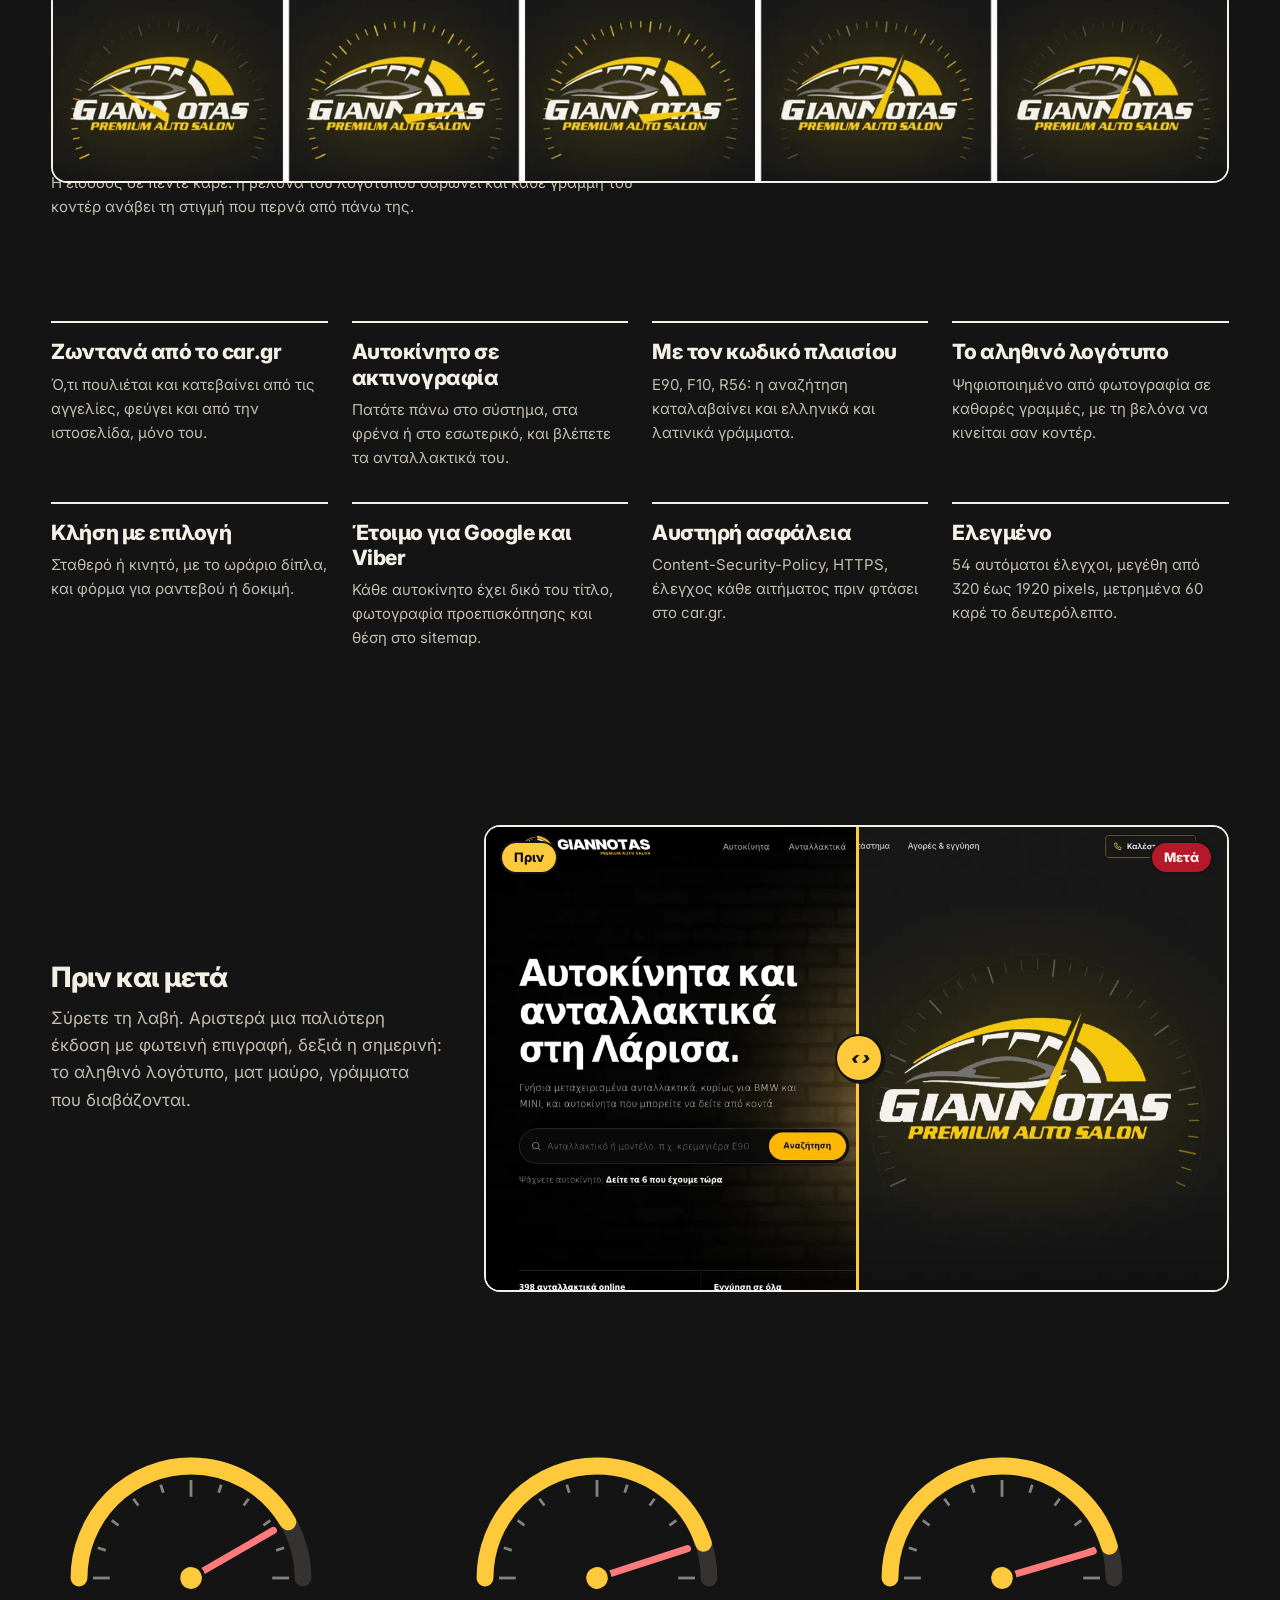
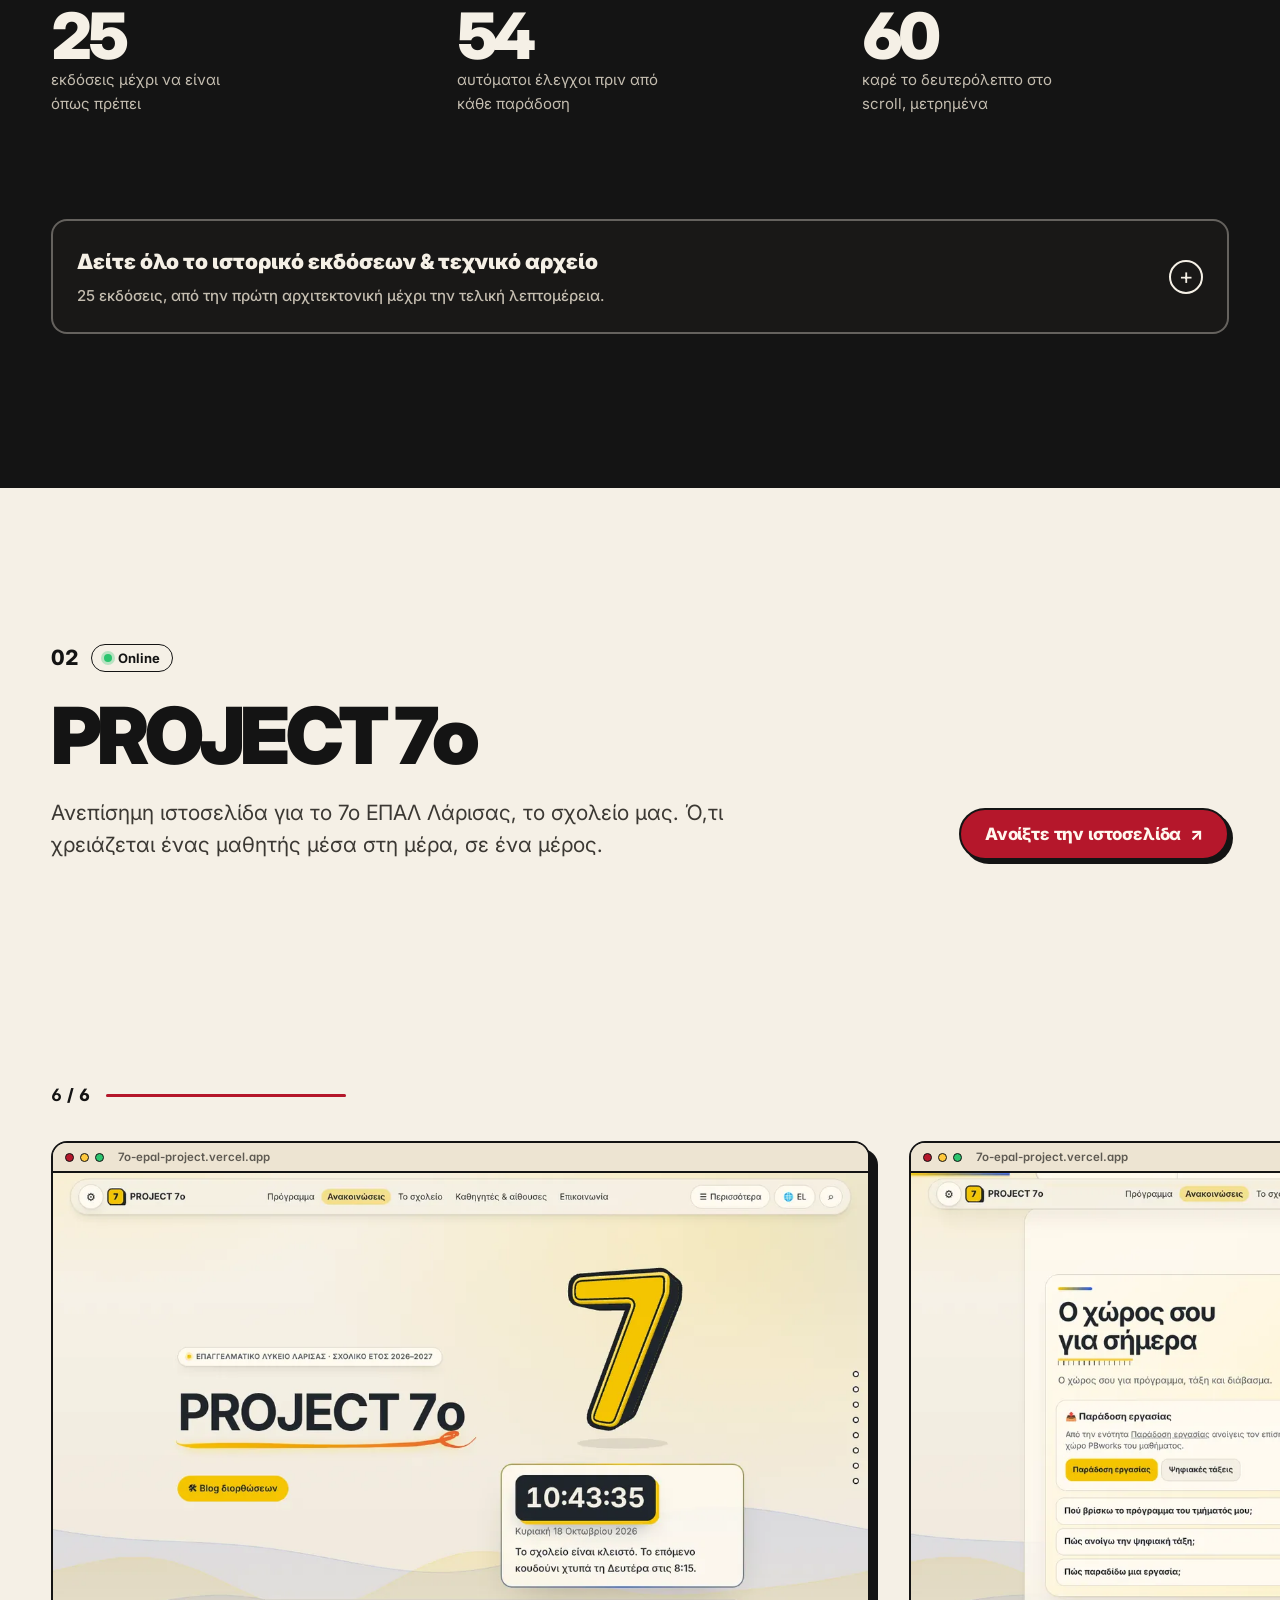
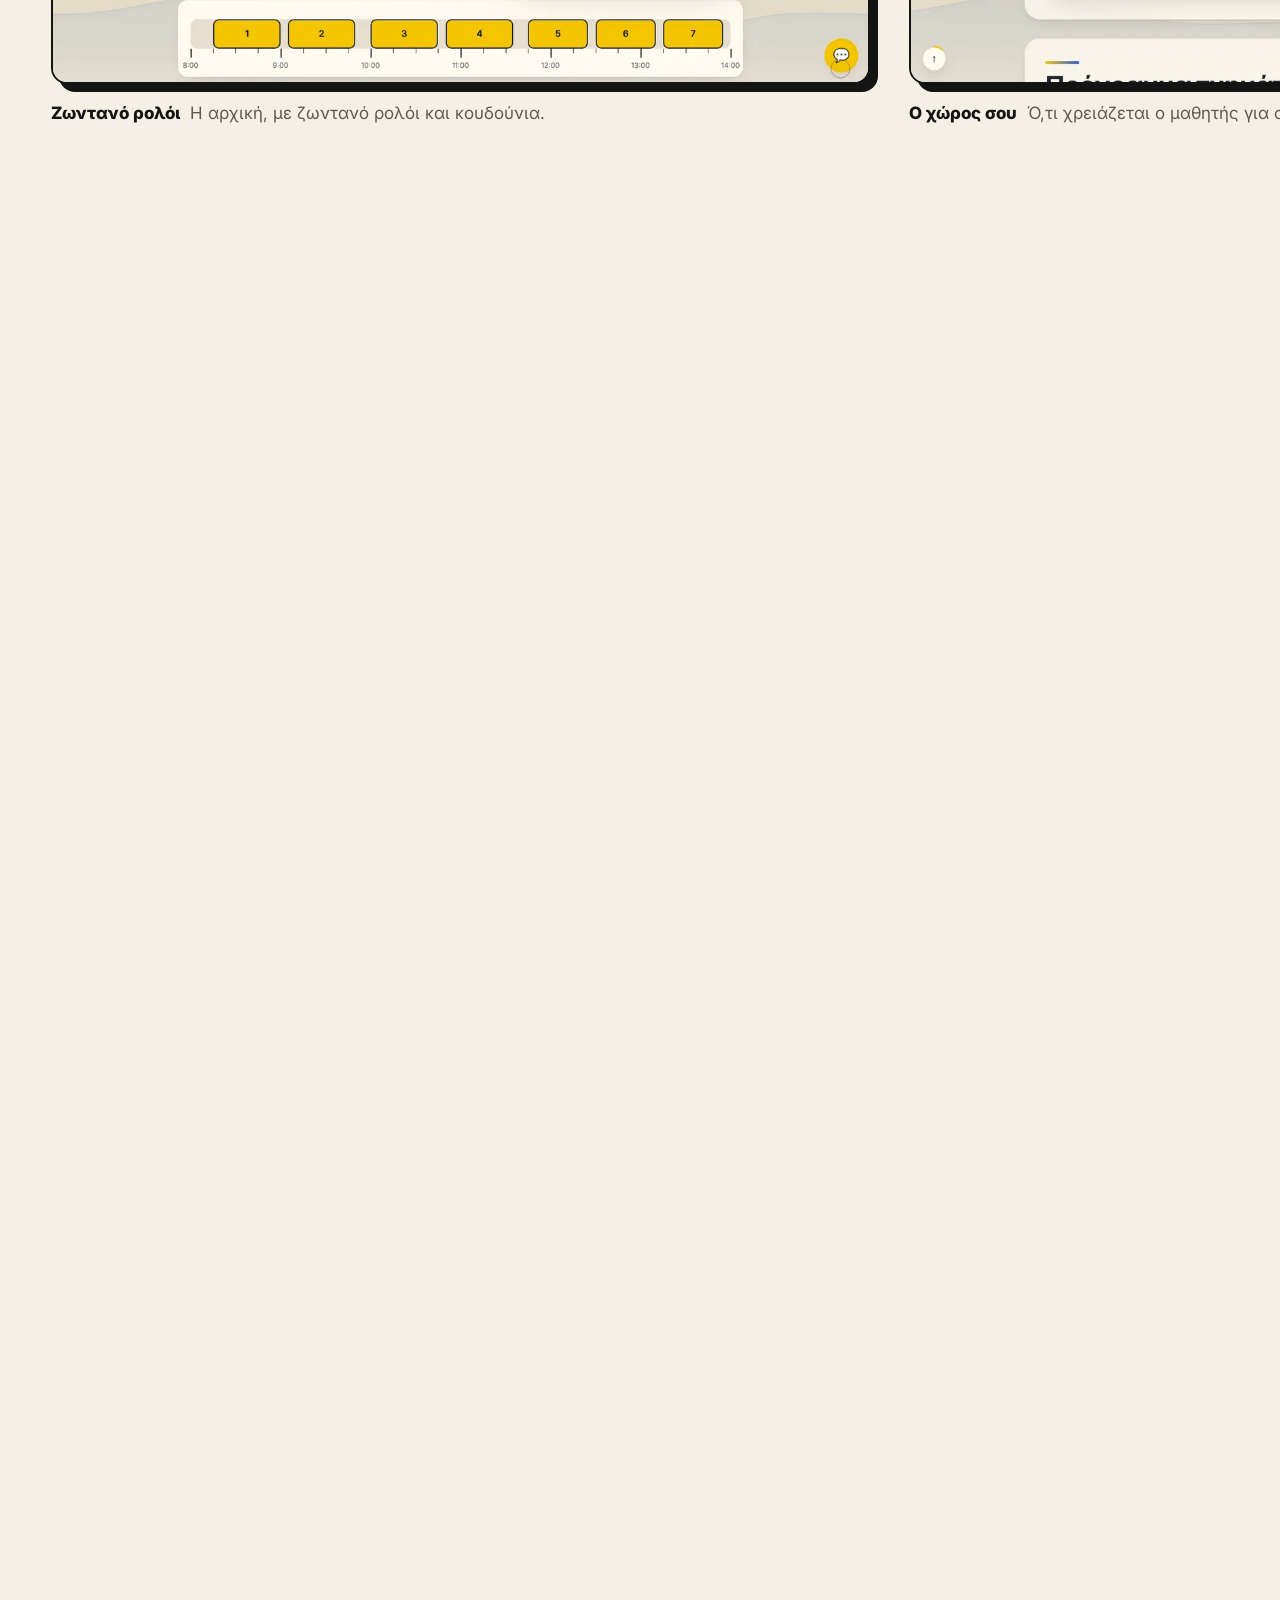
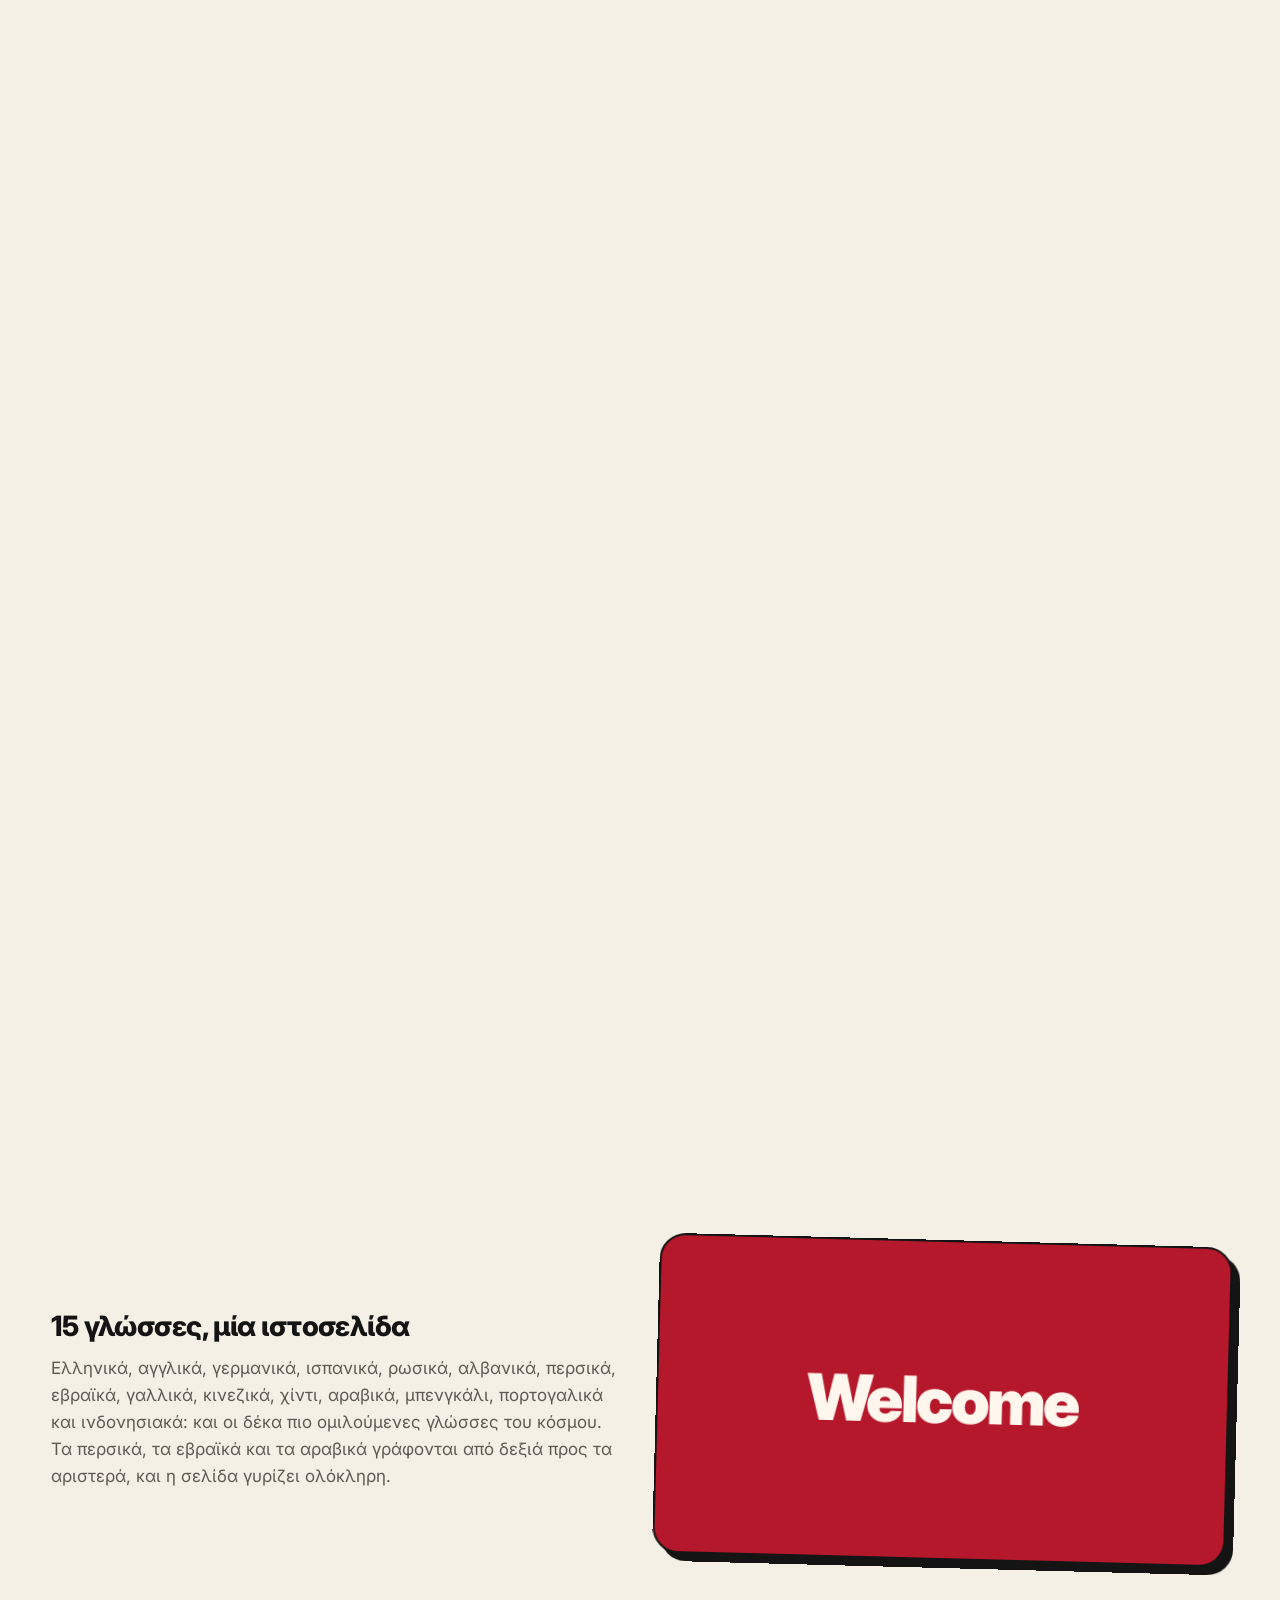
==== commit 1733084a: "Clicko-style sections and feel, in teleia's own design - Glide: mouse-wheel notches ease to a soft s" ====
--- a/portfolio/index.html
+++ b/portfolio/index.html
@@ -16,11 +16,11 @@
 <link rel="stylesheet" href="assets/css/tokens.css?v=20261029">
 <link rel="stylesheet" href="assets/css/base.css?v=20261104">
 <link rel="stylesheet" href="assets/css/components.css?v=20261023">
-<link rel="stylesheet" href="assets/css/sections.css?v=20261101">
-<link rel="stylesheet" href="assets/css/motion.css?v=20261104b">
+<link rel="stylesheet" href="assets/css/sections.css?v=20261104">
+<link rel="stylesheet" href="assets/css/motion.css?v=20261104c">
 <script src="assets/js/boot.js?v=20261023"></script>
-<script src="assets/js/i18n.js?v=20261101" defer></script>
-<script src="assets/js/site.js?v=20261104b" defer></script>
+<script src="assets/js/i18n.js?v=20261104" defer></script>
+<script src="assets/js/site.js?v=20261104c" defer></script>
 </head>
 <body>
 <!-- ============ the first second: a line is drawn, the full stop drops in (once per visit) ============ -->
@@ -80,6 +80,8 @@
         <p class="hero-meta">
           <span class="pill"><i class="pulse" aria-hidden="true"></i><span data-t="heroPlace">Λάρισα, Ελλάδα</span> <time class="num" id="clock">--:--</time></span>
           <span class="pill duo"><b class="av av-g" aria-hidden="true">ΓΣ</b><b class="av av-a" aria-hidden="true">ΑΠ</b><span data-t="duoTxt">Μια ομάδα, δύο άτομα</span></span>
+          <!-- a game for the pointer: a press anywhere in the hero drops a full stop (only a picture) -->
+          <span class="pill play" id="play" aria-hidden="true" hidden><i class="play-dot"></i><span id="playHint"></span><b class="num play-n" id="playN">0</b><span class="play-xy num"><span>X</span><b id="playX">0000</b><span>Y</span><b id="playY">0000</b></span></span>
         </p>
         <h1 class="h1 hero-title" id="heroTitle"><span class="words" data-t="heroTitle">Ιστοσελίδες μέχρι την τελευταία τελεία</span><span class="stop" data-stop="hero" aria-hidden="true"></span></h1>
         <p class="lead hero-lead" data-t="heroLead">Σχεδιάζουμε και αναπτύσσουμε custom ιστοσελίδες και web εφαρμογές για επιχειρήσεις, με έμφαση στην ταχύτητα και στις εμπειρίες που ταιριάζουν πραγματικά σε κάθε brand.</p>
@@ -416,6 +418,26 @@
     </div>
   </section>
 
+  <!-- ============ in a few words: a sentence with the projects inside it, then the numbers ============ -->
+  <section class="sec statement" id="statement" aria-labelledby="stmtTitle">
+    <div class="wrap">
+      <h2 class="sr" id="stmtTitle" data-t="stmtTitle">Με λίγα λόγια</h2>
+      <p class="stmt">
+        <span data-t="sm1">Από</span> <span class="stmt-img"><img src="assets/img/work/project7.webp" width="1200" height="750" alt="" loading="lazy"></span> <span data-t="sm2">ένα σχολείο,</span>
+        <span data-t="sm3">σε</span> <span class="stmt-img"><img src="assets/img/work/giannotas.webp" width="1200" height="750" alt="" loading="lazy"></span> <span data-t="sm4">μια έκθεση αυτοκινήτων,</span>
+        <span data-t="sm5">σε δύο δικά μας</span> <span class="stmt-img"><img src="assets/img/work/mirror.webp" width="1200" height="750" alt="" loading="lazy"></span><span class="stmt-img"><img src="assets/img/work/daywire.webp" width="1200" height="750" alt="" loading="lazy"></span> <span data-t="sm6">προϊόντα.</span>
+        <span data-t="sm7">Κάθε φορά, μέχρι την τελευταία τελεία</span><span class="stop" data-stop aria-hidden="true"></span>
+      </p>
+      <!-- the numbers roll like an odometer; the real figure is in the .sr text, the rolling digits are only a picture -->
+      <ul class="odo">
+        <li><b class="odo-num num" data-odo="4" aria-hidden="true">4</b><span class="sr">4</span><span data-t="od1">έργα online</span></li>
+        <li><b class="odo-num num" data-odo="25" aria-hidden="true">25</b><span class="sr">25</span><span data-t="od2">εκδόσεις του Giannotas</span></li>
+        <li><b class="odo-num num" data-odo="15" aria-hidden="true">15</b><span class="sr">15</span><span data-t="od3">γλώσσες στο PROJECT 7ο</span></li>
+        <li><b class="odo-num num" data-odo="152" aria-hidden="true">152</b><span class="sr">152</span><span data-t="od4">αυτόματοι έλεγχοι σε τρία έργα</span></li>
+      </ul>
+    </div>
+  </section>
+
   <!-- ============ process: a line becomes a website as you scroll ============ -->
   <section class="process" id="process" aria-labelledby="procTitle">
     <div class="proc-pin">
@@ -504,8 +526,18 @@
       </div>
 
       <div class="story">
-        <h3 class="h3" data-t="storyTitle">Η ιστορία μας, μέχρι τώρα</h3>
-        <ol class="story-line">
+        <div class="story-head">
+          <h3 class="h3" data-t="storyTitle">Η ιστορία μας, μέχρι τώρα</h3>
+          <!-- a slider: drag it, swipe it, or use the arrows (it is a plain scrolling row underneath) -->
+          <div class="slider-tools">
+            <span class="slider-count num" aria-hidden="true"><b id="storyNow">01</b> / <span id="storyAll">06</span></span>
+            <span class="slider-bar" aria-hidden="true"><i id="storyBar"></i></span>
+            <span class="slider-hint" aria-hidden="true">← <span data-t="drag">Σύρετε</span> →</span>
+            <button class="icon-btn" type="button" id="storyPrev" data-ta="aria-label:prev" aria-label="Προηγούμενο"><svg viewBox="0 0 24 24" aria-hidden="true"><path d="M15 5l-7 7 7 7"/></svg></button>
+            <button class="icon-btn" type="button" id="storyNext" data-ta="aria-label:next" aria-label="Επόμενο"><svg viewBox="0 0 24 24" aria-hidden="true"><path d="M9 5l7 7-7 7"/></svg></button>
+          </div>
+        </div>
+        <ol class="story-line" id="storyLine" tabindex="0" data-cursor="cDrag" data-ta="aria-label:storyAria" aria-label="Η ιστορία μας, μέχρι τώρα">
           <li><time>2026</time><b>PROJECT 7ο</b><span data-t="sy1">Η πρώτη μας μεγάλη ιστοσελίδα, για το σχολείο μας: πρόγραμμα, ανακοινώσεις, βοηθός AI, 15 γλώσσες, το σχολείο σε 3D.</span></li>
           <li><time data-t="syOct">Οκτ. 2026</time><b>Giannotas Premium Auto Salon</b><span data-t="sy2">Αυτοκίνητα και ανταλλακτικά ζωντανά από το car.gr, 25 εκδόσεις, online από τον Οκτώβριο.</span></li>
           <li><time data-t="syOct">Οκτ. 2026</time><b>teleia.</b><span data-t="sy3">Δίνουμε όνομα σε αυτό που ήδη κάνουμε: ιστοσελίδες, μέχρι την τελευταία τελεία.</span></li>
@@ -587,16 +619,6 @@
       <div class="contact-copy">
         <h2 class="h2 contact-title" id="contactTitle"><span class="words" data-t="contactTitle">Έχετε ιδέα; Γράψτε μας</span><span class="stop" data-stop="end" aria-hidden="true"></span></h2>
         <p class="lead" data-t="contactSub">Θέλετε να πείτε κάτι για κάποιο από τα έργα μας, ή απλώς ένα γεια; Ένα μήνυμα αρκεί.</p>
-        <!-- Quick service choices reuse the existing message-prefill flow in site.js. -->
-        <div class="quick-services" role="group" data-ta="aria-label:quickServices" aria-label="Γρήγορη επιλογή υπηρεσίας">
-          <p class="small quick-label" data-t="quickLabel">Τι χρειάζεστε;</p>
-          <div class="quick-services-list">
-            <a class="quick-service" href="#contact" data-plan="Custom ιστοσελίδα" data-plan-en="Custom website" data-t="quickWebsite">Ιστοσελίδα</a>
-            <a class="quick-service" href="#contact" data-plan="Web εφαρμογή" data-plan-en="Web app" data-t="quickApp">Web εφαρμογή</a>
-            <a class="quick-service" href="#contact" data-plan="Ηλεκτρονικό κατάστημα" data-plan-en="Online shop" data-t="quickShop">E-shop</a>
-            <a class="quick-service" href="#contact" data-plan="Ταχύτητα και βελτιστοποίηση" data-plan-en="Performance optimization" data-t="quickImprove">Ταχύτητα &amp; βελτιστοποίηση</a>
-          </div>
-        </div>
         <p class="mail-line"><a class="mail" href="mailto:tipsandgreeks@gmail.com">tipsandgreeks@gmail.com</a>
           <button class="btn btn-sm btn-line" type="button" data-copy="tipsandgreeks@gmail.com" data-t="copy">Αντιγραφή</button></p>
         <ol class="how">
@@ -605,11 +627,27 @@
           <li><b data-t="h3h">Το συζητάμε</b><span data-t="h3p">Αν θέλετε, μιλάμε για την ιδέα σας.</span></li>
         </ol>
       </div>
-      <div class="contact-form">
+      <!-- the form, written as a conversation: every question is the field's own label -->
+      <div class="contact-form chat">
+        <div class="chat-head">
+          <span class="chat-avs" aria-hidden="true"><b class="av av-g">ΓΣ</b><b class="av av-a">ΑΠ</b></span>
+          <span class="chat-who"><b data-t="chatWho">Γιώργος &amp; Αστέρης</b><span class="chat-status" data-t="chatStatus">Θα σας απαντήσουμε εμείς, όχι κάποιο bot</span></span>
+        </div>
         <form id="form" novalidate>
-          <div class="field"><label for="fName" data-t="fName">Όνομα</label><input id="fName" name="name" autocomplete="name" required><p class="err" id="e-name" data-t="eName">Γράψτε το όνομά σας.</p></div>
-          <div class="field"><label for="fEmail" data-t="fEmail">Email</label><input id="fEmail" name="email" type="email" autocomplete="email" inputmode="email" required><p class="err" id="e-email" data-t="eEmail">Γράψτε ένα email όπως onoma@example.gr, για να σας απαντήσουμε.</p></div>
-          <div class="field"><label for="fMsg" data-t="fMsg">Μήνυμα</label><textarea id="fMsg" name="msg" rows="5" required></textarea><p class="err" id="e-msg" data-t="eMsg">Γράψτε ένα σύντομο μήνυμα.</p></div>
+          <p class="bubble bot" data-t="chatHi">Γεια σας! Τι θα θέλατε να φτιάξουμε;</p>
+          <!-- quick replies: each one writes the first line of the message (site.js, initForm) -->
+          <div class="quick-services" role="group" data-ta="aria-label:quickServices" aria-label="Γρήγορη επιλογή υπηρεσίας">
+            <div class="quick-services-list">
+              <a class="quick-service" href="#contact" data-plan="Custom ιστοσελίδα" data-plan-en="Custom website" data-t="quickWebsite">Ιστοσελίδα</a>
+              <a class="quick-service" href="#contact" data-plan="Web εφαρμογή" data-plan-en="Web app" data-t="quickApp">Web εφαρμογή</a>
+              <a class="quick-service" href="#contact" data-plan="Ηλεκτρονικό κατάστημα" data-plan-en="Online shop" data-t="quickShop">E-shop</a>
+              <a class="quick-service" href="#contact" data-plan="Ταχύτητα και βελτιστοποίηση" data-plan-en="Performance optimization" data-t="quickImprove">Ταχύτητα &amp; βελτιστοποίηση</a>
+            </div>
+          </div>
+          <p class="bubble me chat-pick" id="chatPick" hidden></p>
+          <div class="field"><label class="bubble bot" for="fName" data-t="fName">Πώς σας λένε;</label><input class="bubble-in" id="fName" name="name" autocomplete="name" required><p class="err" id="e-name" data-t="eName">Γράψτε το όνομά σας.</p></div>
+          <div class="field"><label class="bubble bot" for="fEmail" data-t="fEmail">Σε ποιο email να σας απαντήσουμε;</label><input class="bubble-in" id="fEmail" name="email" type="email" autocomplete="email" inputmode="email" required><p class="err" id="e-email" data-t="eEmail">Γράψτε ένα email όπως onoma@example.gr, για να σας απαντήσουμε.</p></div>
+          <div class="field"><label class="bubble bot" for="fMsg" data-t="fMsg">Και πείτε μας λίγα λόγια για την ιδέα σας.</label><textarea class="bubble-in" id="fMsg" name="msg" rows="4" required></textarea><p class="err" id="e-msg" data-t="eMsg">Γράψτε ένα σύντομο μήνυμα.</p></div>
           <button class="btn btn-red btn-wide magnet" type="submit" data-t="send">Γράψτε το μήνυμα</button>
           <p class="small form-note" data-t="formNote">Μετά διαλέγετε από πού θα φύγει: Gmail, Outlook ή η εφαρμογή email σας. Η σελίδα δεν αποθηκεύει τίποτα.</p>
         </form>
--- a/portfolio/assets/css/sections.css
+++ b/portfolio/assets/css/sections.css
@@ -79,6 +79,16 @@
 .ticks{display:flex;flex-wrap:wrap;gap:8px 20px;margin-top:var(--s5);font-size:var(--t-sm);font-weight:600;color:var(--ink-2)}
 .ticks li{display:inline-flex;align-items:center;gap:8px}
 .ticks li::before{content:"";width:16px;height:16px;border-radius:5px;background:var(--grn) no-repeat center/11px url("data:image/svg+xml,%3Csvg xmlns='http://www.w3.org/2000/svg' viewBox='0 0 12 12'%3E%3Cpath d='M2 6.5l2.6 2.5L10 3' fill='none' stroke='%23fff' stroke-width='2' stroke-linecap='round' stroke-linejoin='round'/%3E%3C/svg%3E")}
+/* the hero game: a pill that counts the full stops you drop (and, with a mouse, says where the pointer is) */
+.play{gap:8px}
+.play-dot{width:10px;height:10px;border-radius:50%;background:var(--red)}
+.play-n{min-width:1.6em;padding:1px 6px;border-radius:999px;background:var(--ink);color:var(--paper);font-size:var(--t-xs);text-align:center}
+.play-xy{display:inline-flex;gap:4px;margin-inline-start:2px;padding-inline-start:10px;border-inline-start:1.5px solid var(--line);font-size:var(--t-xs);color:var(--mute)}
+.play-xy b{min-width:4ch;color:var(--ink);font-weight:800}
+.play.touch .play-xy{display:none}
+.drop,.drop-ring{position:absolute;z-index:-1;width:var(--s,20px);height:var(--s,20px);border-radius:50%;pointer-events:none}
+.drop{background:var(--red)}
+.drop-ring{border:2px solid var(--red)}
 
 .stage{position:relative;height:clamp(340px,52vw,560px);margin-top:var(--s5)}
 .stage .layer{position:absolute}
@@ -330,16 +340,29 @@
 .person-list span::before{content:"";position:absolute;left:0;top:.55em;width:8px;height:8px;border-radius:50%;background:var(--red)}
 
 .story{margin-top:var(--sec)}
-.story-line{display:grid;gap:var(--s6);margin-top:var(--s6);counter-reset:s}
-.story-line li{position:relative;display:grid;gap:6px;padding-top:var(--s6);border-top:2px solid var(--line)}
-.story-line li::before{content:"";position:absolute;left:0;top:-9px;width:16px;height:16px;border-radius:50%;background:var(--red);border:2px solid var(--line)}
+.story-head{display:flex;flex-wrap:wrap;align-items:flex-end;justify-content:space-between;gap:var(--s4)}
+/* our story is a slider: a plain scrolling row of cards pinned to one timeline (the line scrolls with the cards) */
+.slider-tools{display:flex;flex-wrap:wrap;align-items:center;gap:var(--s3)}
+.slider-count{font-weight:900;font-size:var(--t-sm)}
+.slider-count b{color:var(--red-t)}
+.slider-bar{width:clamp(64px,10vw,140px);height:3px;border-radius:3px;background:color-mix(in srgb,var(--line) 22%,transparent);overflow:hidden}
+.slider-bar i{display:block;height:100%;background:var(--red);transform-origin:0 50%;transform:scaleX(.08);transition:transform .3s var(--ease)}
+.slider-hint{font-weight:800;font-size:var(--t-xs);color:var(--mute);white-space:nowrap}
+.icon-btn:disabled{opacity:.35;cursor:default;box-shadow:none;translate:none}
+.story-line{display:flex;gap:var(--s5);margin-top:var(--s5);padding:24px 6px 28px;overflow-x:auto;overscroll-behavior-x:contain;scroll-snap-type:x mandatory;scroll-padding-inline:6px;scrollbar-width:none;cursor:grab;
+  background:linear-gradient(var(--line),var(--line)) 0 23px/100% 2px no-repeat local}
+.story-line::-webkit-scrollbar{display:none}
+.story-line:focus-visible{outline-offset:6px}
+.story-line.dragging{scroll-snap-type:none;cursor:grabbing;user-select:none}
+.story-line li{position:relative;flex:0 0 min(84%,330px);display:grid;align-content:start;gap:6px;padding:var(--s6) var(--s5) var(--s5);scroll-snap-align:start;
+  border:2px solid var(--line);border-radius:var(--r);background:var(--card);box-shadow:var(--sh)}
+.story-line li::before{content:"";position:absolute;left:22px;top:-10px;width:16px;height:16px;border-radius:50%;background:var(--red);border:2px solid var(--line)}
+.story-line li:nth-child(odd){rotate:-.6deg} .story-line li:nth-child(even){rotate:.6deg}
 .story-line time{font-weight:800;font-size:var(--t-sm);color:var(--red-t)}
 .story-line b{font-size:var(--t-lg);font-weight:900;letter-spacing:-.02em}
 .story-line span{color:var(--mute);font-size:var(--t-sm)}
 /* Keep the forthcoming story marker visible without making it compete with live projects. */
-.story-next{opacity:.78} .story-next::before{background:transparent!important;border-style:dashed!important}
-.story-next{border-top-style:dashed!important}
-@media (min-width:900px){.story-line{grid-template-columns:repeat(4,1fr);gap:var(--s5)}}
+.story-next{opacity:.78;border-style:dashed!important} .story-next::before{background:transparent!important;border-style:dashed!important}
 
 /* ---------- lab ---------- */
 .lab{background:var(--paper)}
@@ -441,3 +464,34 @@
 .intro{animation:introAway .4s ease 2.6s forwards}
 @keyframes introAway{to{opacity:0;visibility:hidden}}
 
+
+/* ---------- in a few words: a sentence with the projects inside it, then the numbers ---------- */
+.statement{background:var(--paper)}
+.stmt{max-width:19ch;font-weight:900;font-size:clamp(2.1rem,.8rem + 4.8vw,5.8rem);line-height:1.04;letter-spacing:var(--track-display);word-spacing:.12em;text-wrap:balance}
+.stmt .stop{width:.19em;height:.19em}
+.stmt-img{display:inline-block;width:1.9em;height:.8em;margin:0 .05em;vertical-align:-.06em;border:2px solid var(--line);border-radius:999px;overflow:hidden;background:var(--paper-2);box-shadow:var(--sh-sm)}
+.stmt-img img{width:100%;height:100%;object-fit:cover;object-position:top}
+/* a little crooked, each its own way (the sentence's children, in order) */
+.stmt > :nth-child(2){rotate:-4deg} .stmt > :nth-child(5){rotate:3deg} .stmt > :nth-child(8){rotate:-3deg} .stmt > :nth-child(9){rotate:5deg;margin-inline-start:-.35em}
+.odo{display:grid;grid-template-columns:repeat(auto-fit,minmax(min(100%,220px),1fr));gap:var(--s6) var(--s5);margin-top:clamp(56px,8vw,112px);padding-top:var(--s6);border-top:2px solid var(--line)}
+.odo li{display:grid;align-content:start;gap:10px}
+.odo li > span:not(.sr){max-width:22ch;color:var(--mute);font-weight:700}
+.odo-num{display:flex;align-items:flex-end;font-weight:900;font-size:clamp(3.4rem,2rem + 4vw,6.2rem);line-height:1;letter-spacing:-.05em}
+.odo-num::after{content:"";flex:none;width:.17em;height:.17em;margin:0 0 .06em .05em;border-radius:50%;background:var(--red)}
+.odo-col{display:inline-block;height:1em;overflow:clip;line-height:1}
+.odo-strip{display:block;white-space:pre;transition:transform 1.9s var(--ease)}
+
+/* ---------- contact, as a conversation ---------- */
+.chat-head{display:flex;align-items:center;gap:12px;padding-bottom:var(--s4);margin-bottom:var(--s5);border-bottom:2px dashed var(--line)}
+.chat-avs{display:flex}
+.chat-who{display:grid;line-height:1.3}
+.chat-who b{font-weight:900}
+.chat-status{font-size:var(--t-xs);color:var(--mute)}
+.bubble{position:relative;display:block;width:fit-content;max-width:90%;margin:0 0 10px;padding:11px 16px;border:2px solid var(--line);border-radius:20px;font-weight:700;font-size:var(--t-md);line-height:1.35}
+.bubble.bot{background:var(--paper-2);border-bottom-left-radius:5px}
+.bubble.me{margin-inline-start:auto;margin-bottom:var(--s5);background:var(--yel);color:#141414;border-color:#141414;border-bottom-right-radius:5px}
+.chat .field label.bubble{font-weight:700;font-size:var(--t-md)}
+.chat .field{justify-items:stretch}
+.chat .bubble-in{width:min(100%,92%);justify-self:end;border-radius:20px 20px 5px 20px}
+.chat .quick-services{margin:0 0 var(--s5)}
+.chat .quick-service.on{background:var(--yel);color:#141414;border-color:var(--yel)}
--- a/portfolio/assets/css/motion.css
+++ b/portfolio/assets/css/motion.css
@@ -89,12 +89,21 @@
 .js.reveal-ready .rv-x{opacity:0;translate:56px 0;transition:opacity var(--d3) var(--ease),translate var(--d3) var(--ease);transition-delay:calc(var(--i,0) * 70ms)}
 .js.reveal-ready .rv-x.in{opacity:1;translate:none}
 
-/* the story: the rule above each step fills with the scroll (--f), and its dot lands when it begins */
-.scenes .story-line li{border-top-color:transparent}
-.scenes .story-line li::after{content:"";position:absolute;left:0;right:0;top:-2px;height:2px;background:var(--line);transform:scaleX(var(--f,0));transform-origin:0 50%}
-.scenes .story-line .story-next::after{background:repeating-linear-gradient(90deg,var(--line) 0 8px,transparent 8px 14px)}
-.scenes .story-line li::before{z-index:1;scale:0;transition:scale .55s var(--spring)}
-.scenes .story-line li.reached::before{scale:1}
+/* the statement: its little screens pop in when the reading line reaches them */
+.scenes .stmt-img{scale:0;transition:scale .7s var(--spring)}
+.scenes .stmt-img.on{scale:1}
+
+/* the conversation: each question shows the three typing dots first, then its words */
+.js.reveal-ready .chat .bubble.bot{color:transparent}
+.js.reveal-ready #form > .bubble.bot.in,.js.reveal-ready .chat .field.in > .bubble.bot{color:inherit;animation:typeIn 1s var(--ease) calc(var(--i,0) * 70ms + 150ms) both}
+.chat .bubble.bot::after{content:"";position:absolute;left:16px;top:50%;width:7px;height:7px;margin-top:-3.5px;border-radius:50%;background:var(--mute);box-shadow:11px 0 var(--mute),22px 0 var(--mute);opacity:0;pointer-events:none}
+.js.reveal-ready #form > .bubble.bot.in::after,.js.reveal-ready .chat .field.in > .bubble.bot::after{animation:typeDots 1s steps(1,end) calc(var(--i,0) * 70ms + 150ms) both}
+@keyframes typeIn{0%,55%{color:transparent}}
+@keyframes typeDots{0%,55%{opacity:1}56%,100%{opacity:0}}
+.bubble.me.pop{animation:bubbleIn .55s var(--spring)}
+@keyframes bubbleIn{from{scale:.5;opacity:0}}
+.play.pop{animation:playPop .45s var(--spring)}
+@keyframes playPop{45%{scale:1.08}}
 
 /* the footer word, letter by letter (set by the script) */
 .ftr-word .fl{display:inline-block;transform-origin:50% 100%}
@@ -114,6 +123,6 @@
   .uvm,.uv,.uv img{overflow:visible!important;scale:none!important;transform:none!important;translate:none!important}
   .index-name{transform:none!important}
   .index-row{border-bottom-color:var(--on-red)!important} .index-row::after{display:none}
-  .story-line li{border-top-color:var(--line)!important} .story-line li::after{display:none} .story-line li::before{scale:none!important}
+  .stmt-img{scale:none!important} .chat .bubble.bot{color:inherit!important} .chat .bubble.bot::after{display:none}
 }
 
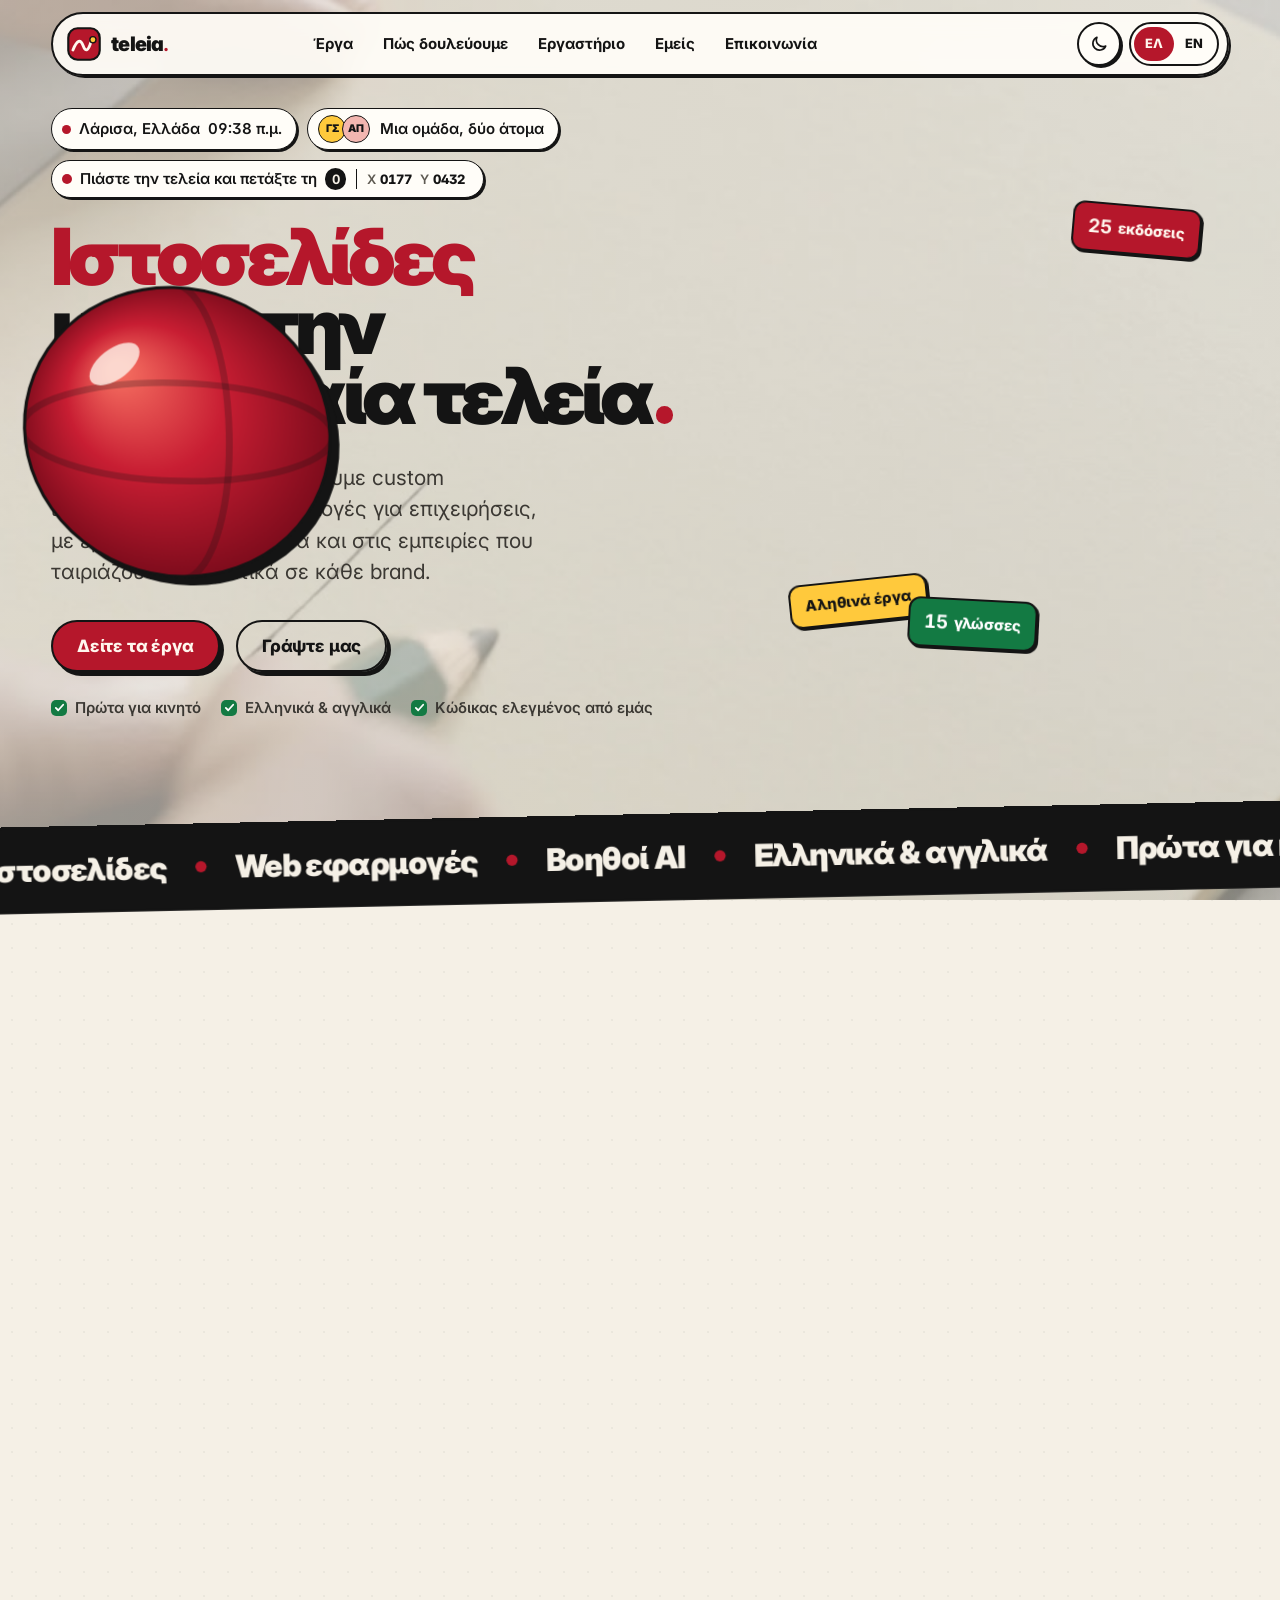
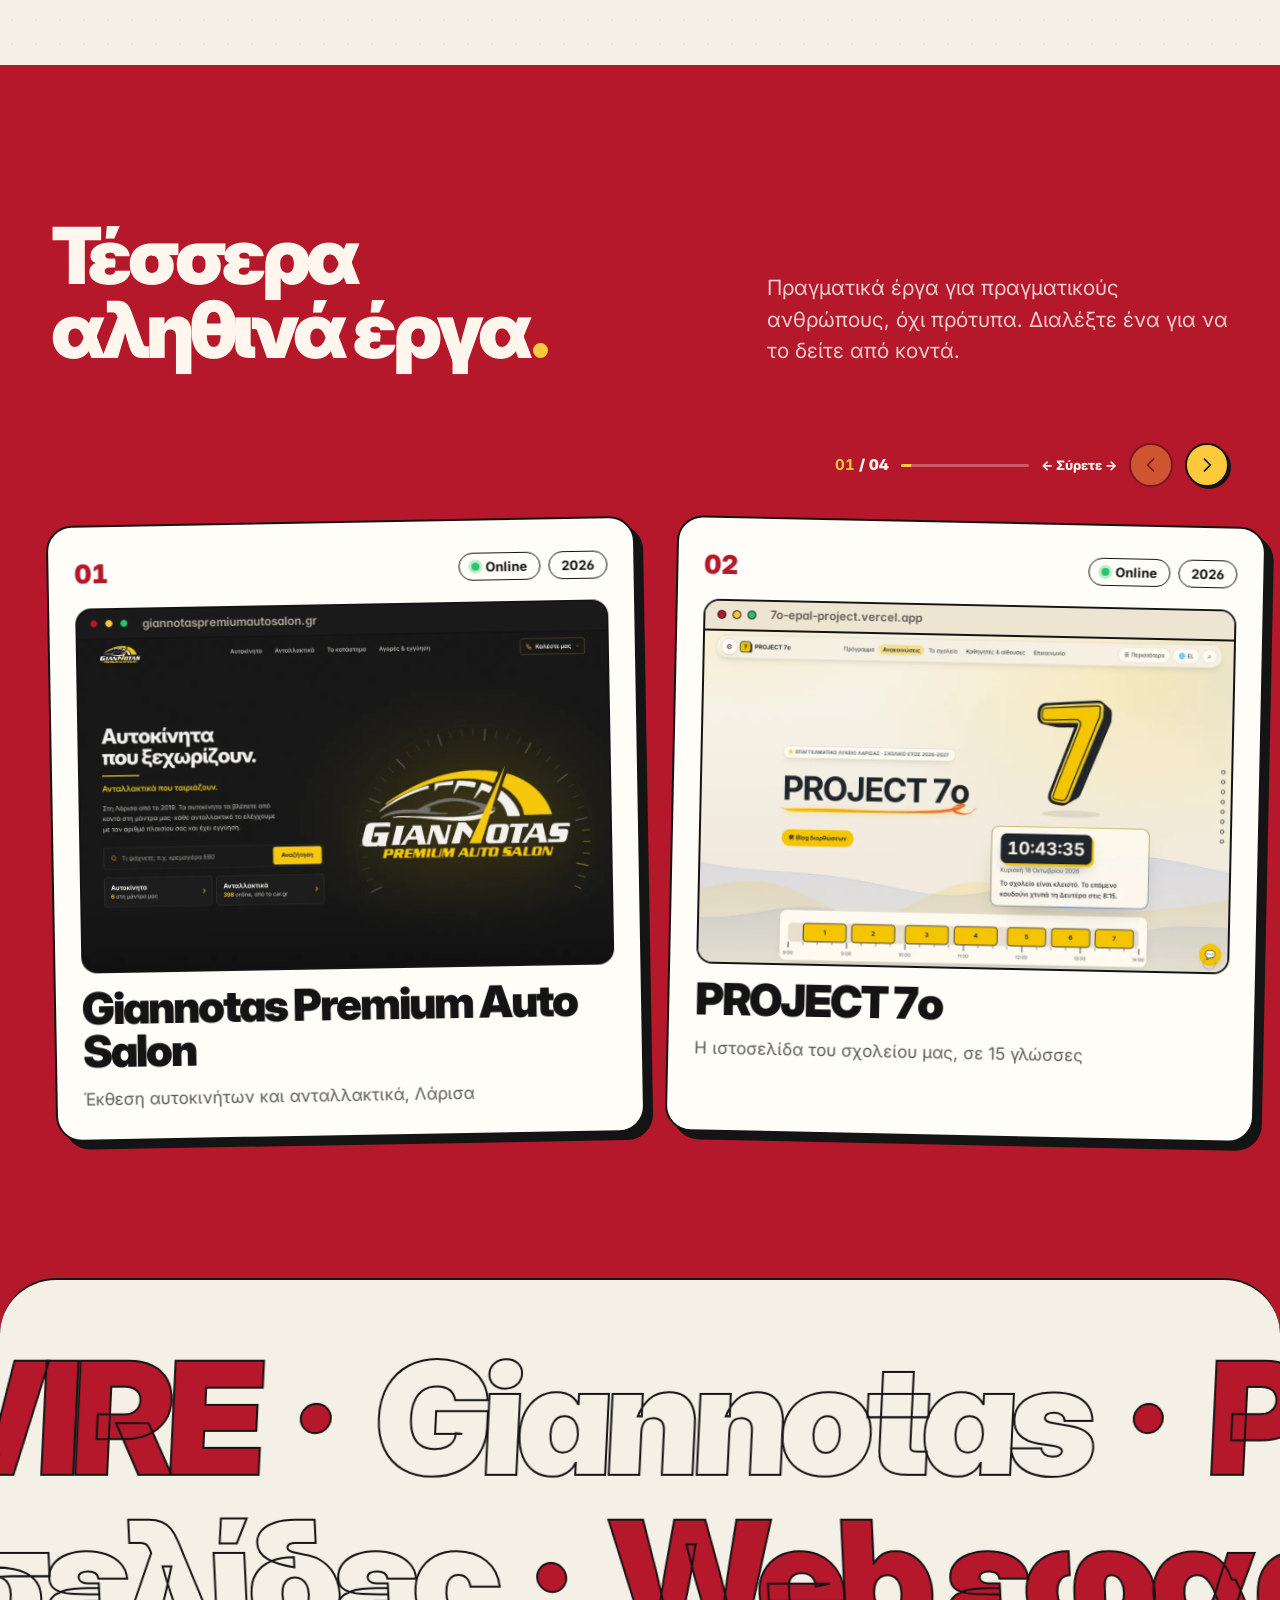
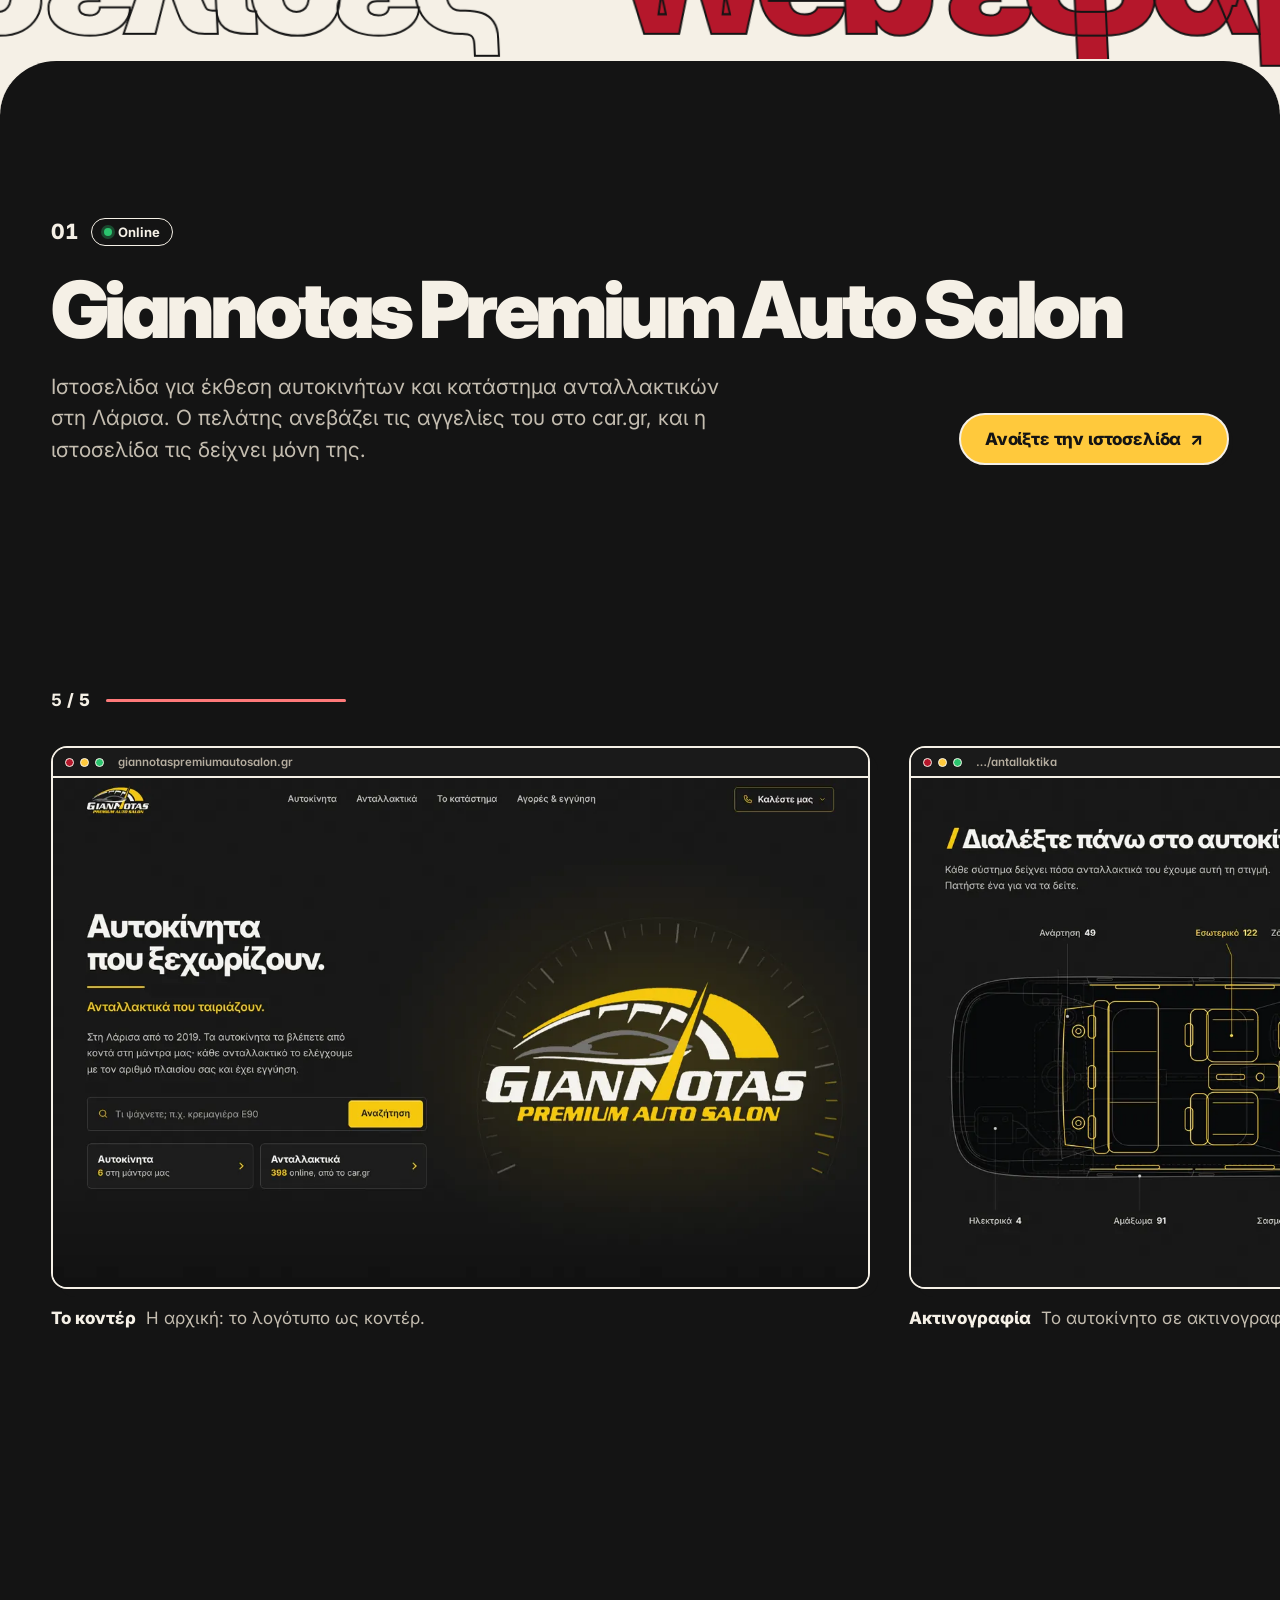
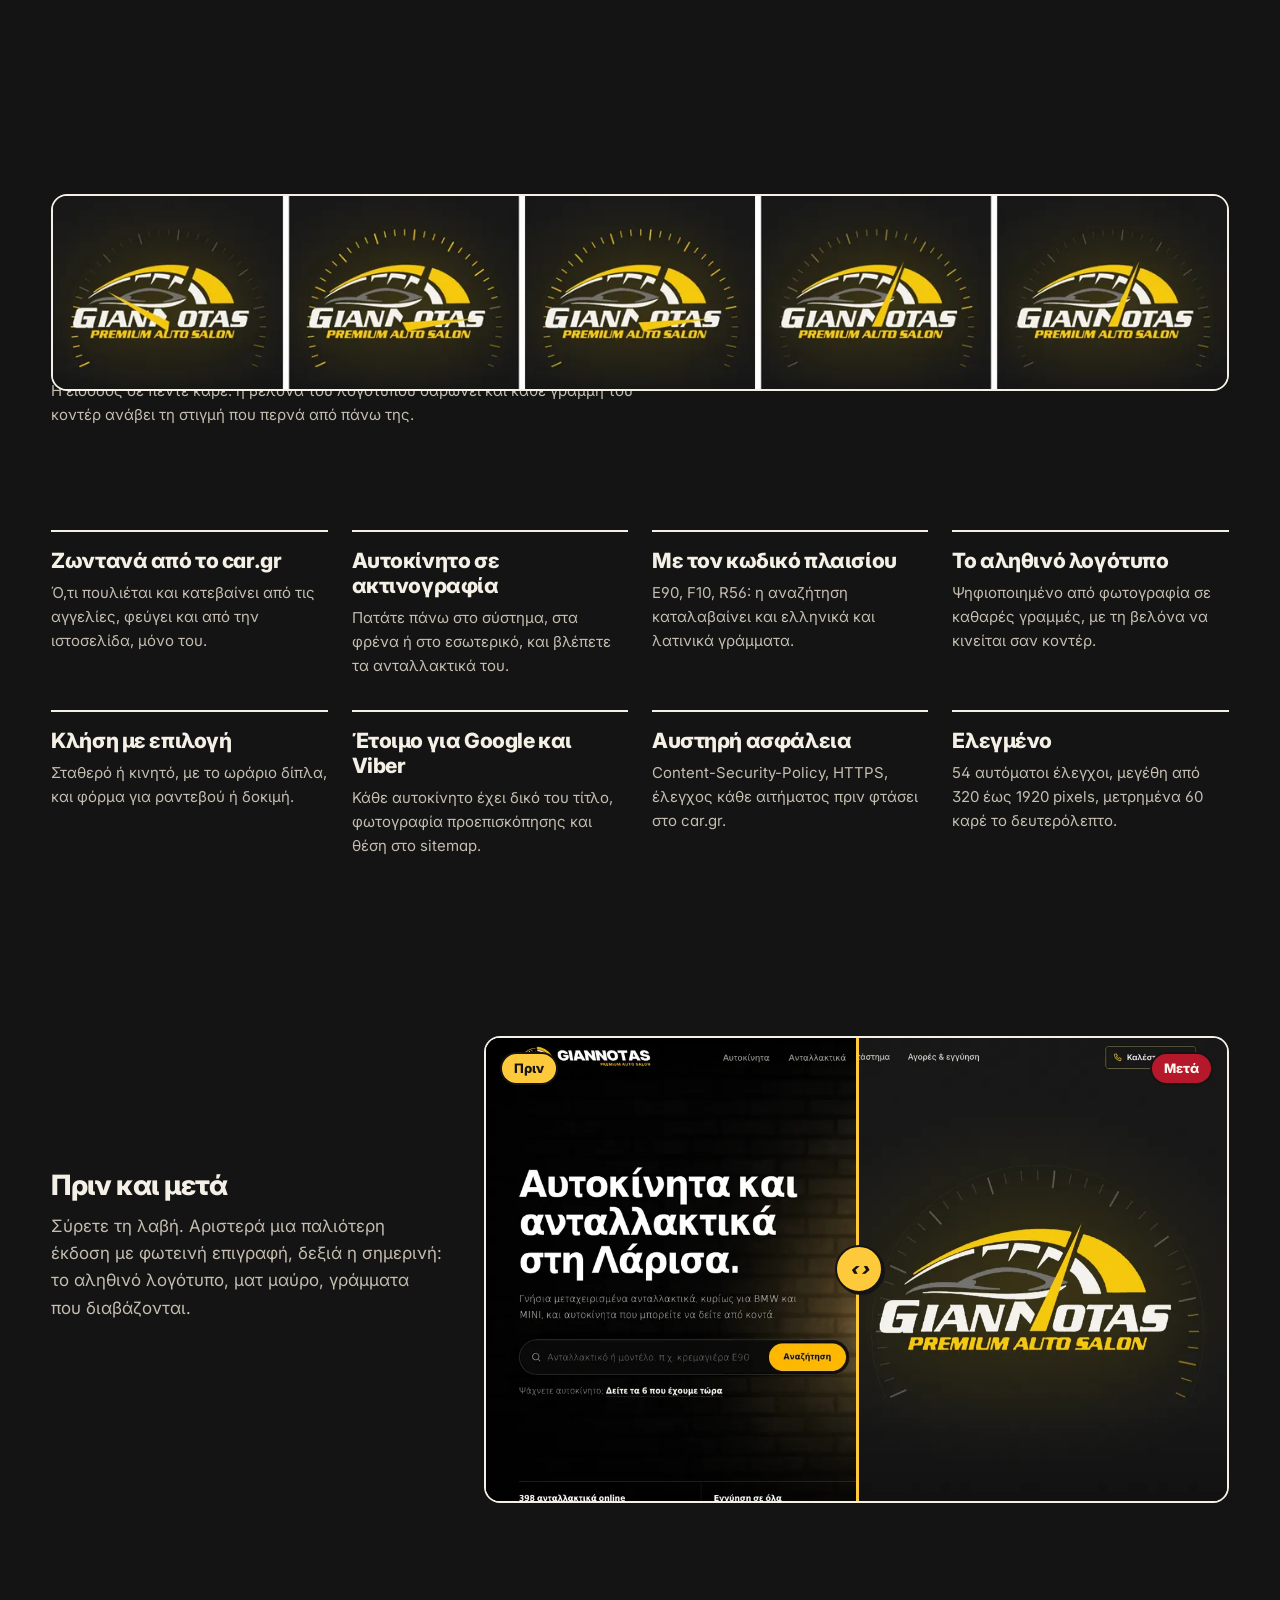
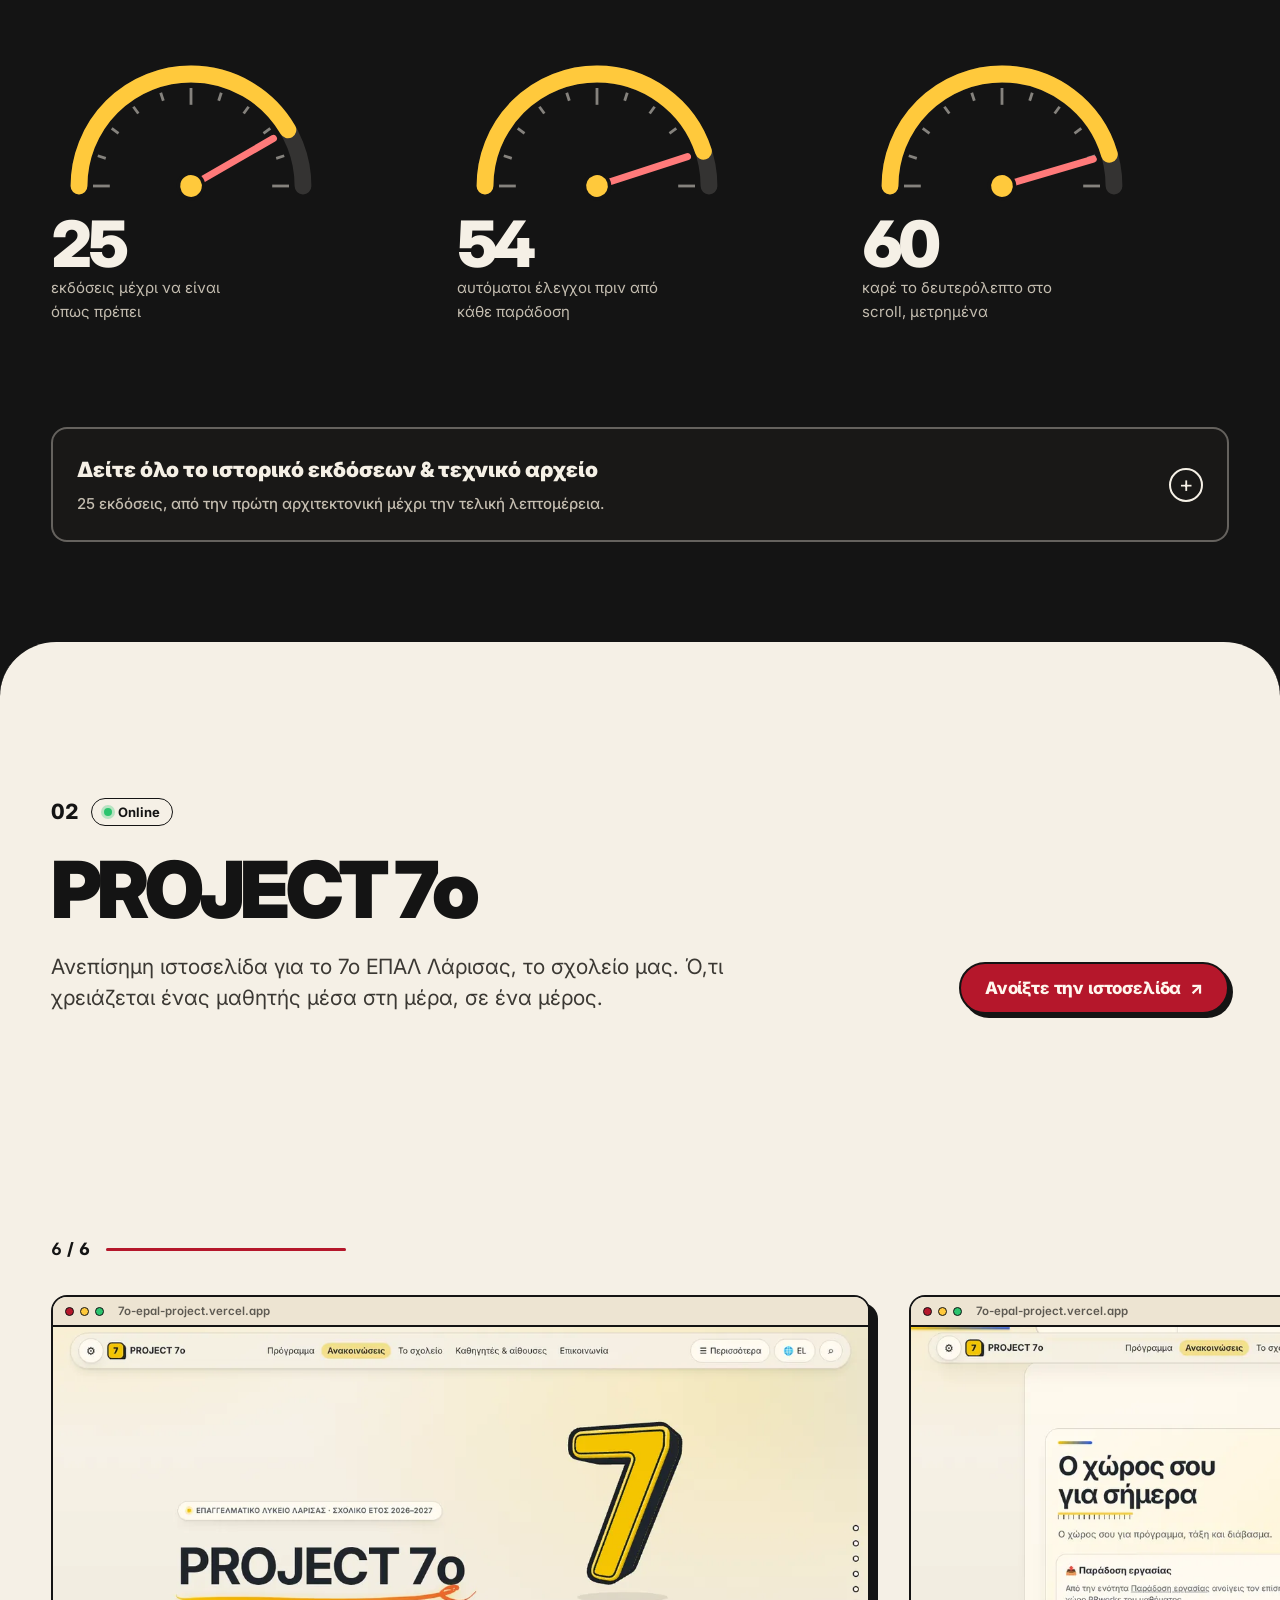
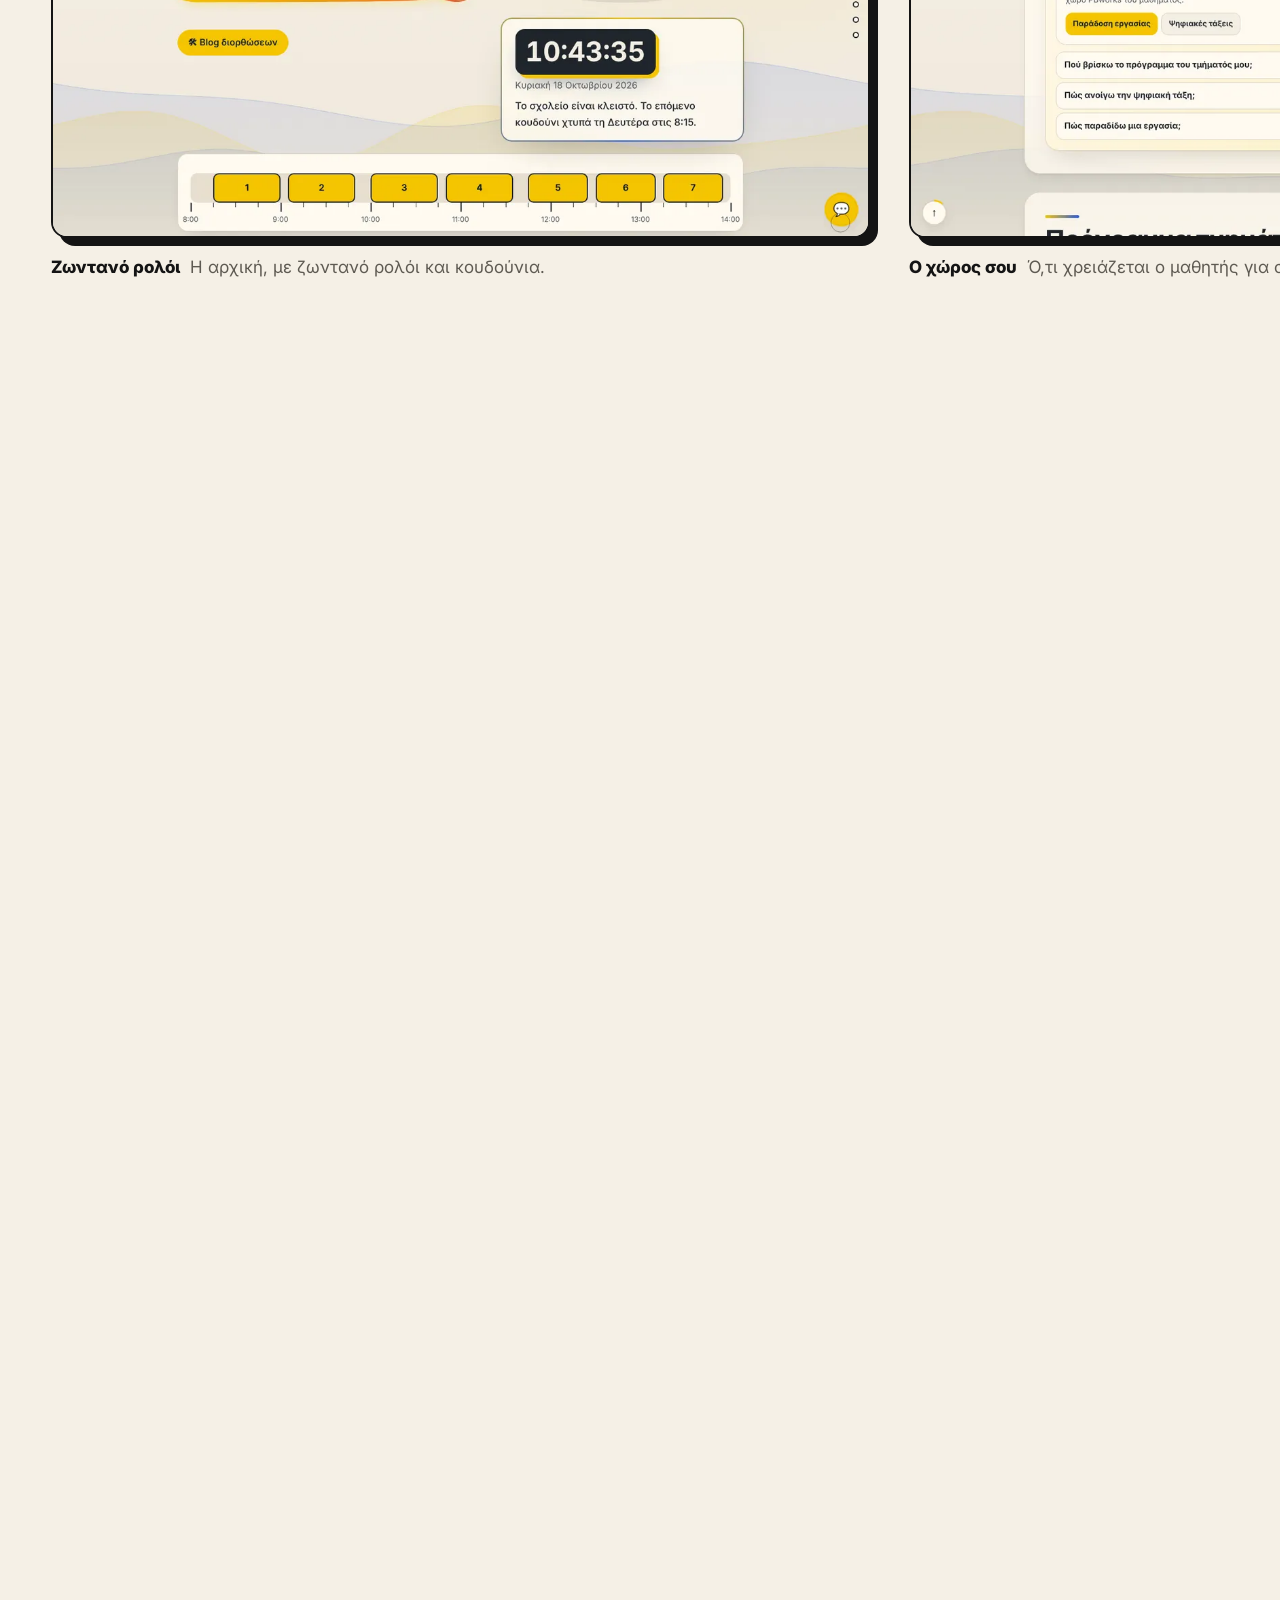
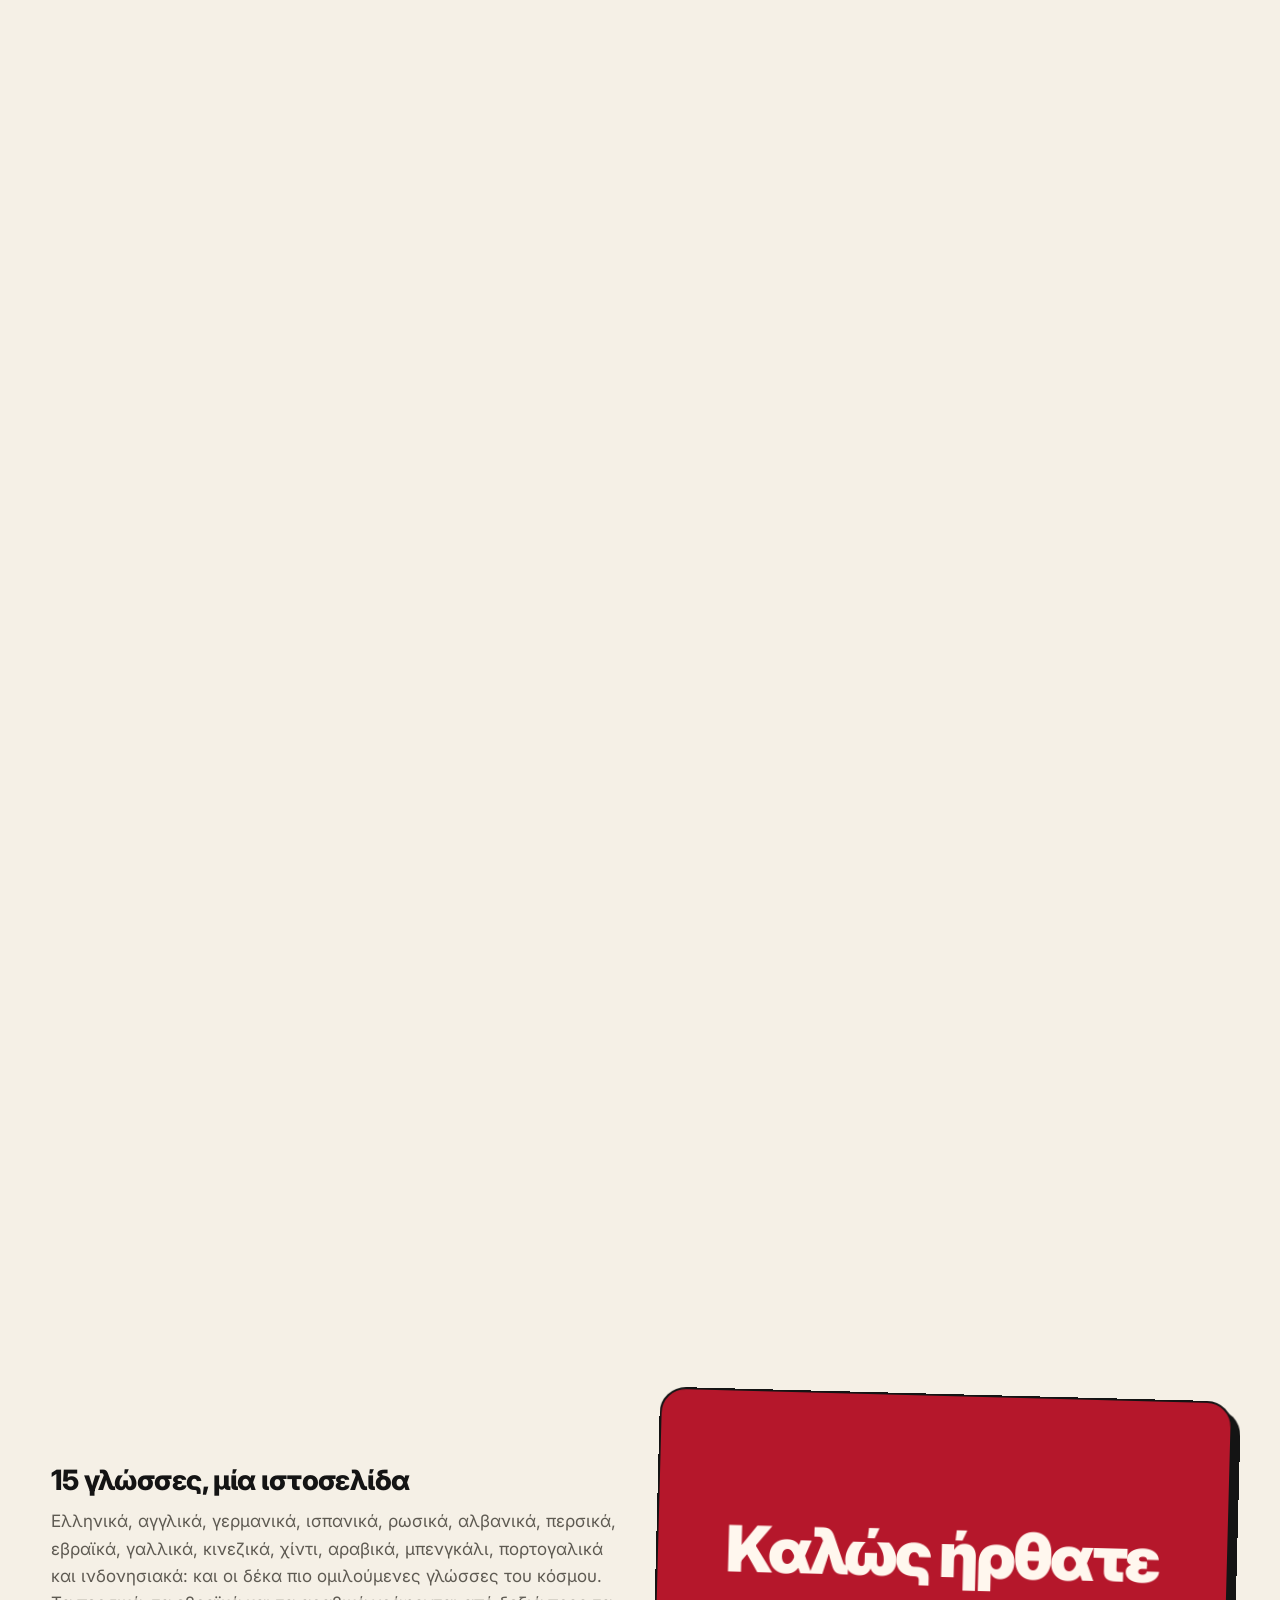
==== commit cb58c0bd: "Bold version: throwable full-stop ball, turning headline word, project deck, kinetic word bands, sta" ====
--- a/portfolio/index.html
+++ b/portfolio/index.html
@@ -14,13 +14,13 @@
 <meta property="og:image" content="assets/img/og.png">
 <link rel="preload" href="assets/fonts/Inter-var.woff2" as="font" type="font/woff2" crossorigin>
 <link rel="stylesheet" href="assets/css/tokens.css?v=20261029">
-<link rel="stylesheet" href="assets/css/base.css?v=20261104">
+<link rel="stylesheet" href="assets/css/base.css?v=20261104f">
 <link rel="stylesheet" href="assets/css/components.css?v=20261023">
-<link rel="stylesheet" href="assets/css/sections.css?v=20261104">
-<link rel="stylesheet" href="assets/css/motion.css?v=20261104c">
+<link rel="stylesheet" href="assets/css/sections.css?v=20261104f">
+<link rel="stylesheet" href="assets/css/motion.css?v=20261104f">
 <script src="assets/js/boot.js?v=20261023"></script>
-<script src="assets/js/i18n.js?v=20261104" defer></script>
-<script src="assets/js/site.js?v=20261104c" defer></script>
+<script src="assets/js/i18n.js?v=20261104f" defer></script>
+<script src="assets/js/site.js?v=20261104f" defer></script>
 </head>
 <body>
 <!-- ============ the first second: a line is drawn, the full stop drops in (once per visit) ============ -->
@@ -83,7 +83,7 @@
           <!-- a game for the pointer: a press anywhere in the hero drops a full stop (only a picture) -->
           <span class="pill play" id="play" aria-hidden="true" hidden><i class="play-dot"></i><span id="playHint"></span><b class="num play-n" id="playN">0</b><span class="play-xy num"><span>X</span><b id="playX">0000</b><span>Y</span><b id="playY">0000</b></span></span>
         </p>
-        <h1 class="h1 hero-title" id="heroTitle"><span class="words" data-t="heroTitle">Ιστοσελίδες μέχρι την τελευταία τελεία</span><span class="stop" data-stop="hero" aria-hidden="true"></span></h1>
+        <h1 class="h1 hero-title" id="heroTitle"><span class="sr" data-t="heroTitle">Ιστοσελίδες μέχρι την τελευταία τελεία</span><span class="hero-vis" aria-hidden="true"><span class="rot" id="rot"><span class="rot-w" data-t="rot1">Ιστοσελίδες</span></span> <span class="words" data-t="heroTitleRest">μέχρι την τελευταία τελεία</span></span><span class="stop" data-stop="hero" aria-hidden="true"></span></h1>
         <p class="lead hero-lead" data-t="heroLead">Σχεδιάζουμε και αναπτύσσουμε custom ιστοσελίδες και web εφαρμογές για επιχειρήσεις, με έμφαση στην ταχύτητα και στις εμπειρίες που ταιριάζουν πραγματικά σε κάθε brand.</p>
         <div class="hero-acts">
           <a class="btn btn-red magnet" href="#work" data-t="seeWork">Δείτε τα έργα</a>
@@ -96,25 +96,19 @@
         </ul>
       </div>
 
-      <!-- three real screens, at three depths -->
+      <!-- the stage is the ball's home; the stickers float around it -->
       <div class="stage" id="stage" aria-hidden="true">
-        <figure class="frame frame-browser layer l1">
-          <figcaption class="frame-bar"><i></i><i></i><i></i><span>teleia.</span></figcaption>
-          <video class="hero-clip" muted playsinline loop preload="none" poster="assets/video/hero-poster.jpg" aria-hidden="true">
-            <source src="assets/video/hero.mp4?v=20261023b" type="video/mp4">
-          </video>
-        </figure>
-        <figure class="frame frame-browser frame-dark layer l2">
-          <figcaption class="frame-bar"><i></i><i></i><i></i><span>giannotaspremiumautosalon.gr</span></figcaption>
-          <img src="assets/img/work/giannotas.webp" width="1200" height="750" alt="">
-        </figure>
-        <figure class="frame frame-phone layer l3"><img src="assets/img/work/giannotas-phone.webp" width="360" height="779" alt=""></figure>
         <span class="sticker st-yel layer l4" data-t="stk1">Αληθινά έργα</span>
         <span class="sticker st-red layer l5"><b class="num">25</b> <span data-t="stk2">εκδόσεις</span></span>
         <span class="sticker st-grn layer l6"><b class="num">15</b> <span data-t="stk3">γλώσσες</span></span>
-        <svg class="stage-line" viewBox="0 0 600 600" preserveAspectRatio="none"><path class="d" pathLength="1" d="M30 520C120 600 260 560 300 470S440 340 560 380"/></svg>
-      </div>
-    </div>
+      </div>
+    </div>
+
+    <!-- the hero's centrepiece: a giant full stop you can grab, drag and fling. The ink stays on the paper behind the
+         words; the ball flies over everything but never catches a click (only its round handle does). A picture only. -->
+    <canvas class="ball-ink" id="ballInk" aria-hidden="true" hidden></canvas>
+    <canvas class="ball-cv" id="ballCv" aria-hidden="true"></canvas>
+    <span class="ball-grab" id="ballGrab" aria-hidden="true" data-cursor="cGrab"></span>
 
     <div class="marquee" aria-hidden="true">
       <div class="marquee-track">
@@ -133,46 +127,59 @@
         <h2 class="h2" id="workTitle"><span class="words" data-t="workTitle">Τέσσερα αληθινά έργα</span><span class="stop" data-stop aria-hidden="true"></span></h2>
         <p class="lead" data-t="workLead">Πραγματικά έργα για πραγματικούς ανθρώπους, όχι πρότυπα. Διαλέξτε ένα για να το δείτε από κοντά.</p>
       </div>
-      <ol class="index">
-        <li>
-          <a class="index-row" href="#giannotas" data-cursor="cOpen">
-            <span class="index-n num">01</span>
-            <span class="index-name">Giannotas Premium Auto Salon</span>
-            <span class="index-what" data-t="ixG">Έκθεση αυτοκινήτων και ανταλλακτικά, Λάρισα</span>
-            <span class="index-tags"><span class="chip chip-live" data-t="live">Online</span><span class="chip">2026</span></span>
-            <span class="index-thumb"><img src="assets/img/work/giannotas.webp" width="1200" height="750" alt="" loading="lazy"></span>
+      <!-- the four projects as a deck of big cards: a plain scrolling row (swipe, trackpad, arrow keys), plus a
+           counter, a bar, two buttons and dragging with the mouse -->
+      <div class="deck-tools slider-tools">
+        <span class="slider-count num" aria-hidden="true"><b id="deckNow">01</b> / <span id="deckAll">04</span></span>
+        <span class="slider-bar" aria-hidden="true"><i id="deckBar"></i></span>
+        <span class="slider-hint" aria-hidden="true">← <span data-t="drag">Σύρετε</span> →</span>
+        <button class="icon-btn" type="button" id="deckPrev" data-ta="aria-label:prev" aria-label="Προηγούμενο"><svg viewBox="0 0 24 24" aria-hidden="true"><path d="M15 5l-7 7 7 7"/></svg></button>
+        <button class="icon-btn" type="button" id="deckNext" data-ta="aria-label:next" aria-label="Επόμενο"><svg viewBox="0 0 24 24" aria-hidden="true"><path d="M9 5l7 7-7 7"/></svg></button>
+      </div>
+    </div>
+    <ol class="deck" id="deck" tabindex="0" data-ta="aria-label:deckAria" aria-label="Τα τέσσερα έργα">
+        <li class="card">
+          <a class="card-in" href="#giannotas" data-cursor="cOpen">
+            <span class="card-top"><span class="card-n num">01</span><span class="chip chip-live" data-t="live">Online</span><span class="chip">2026</span></span>
+            <span class="card-shot frame frame-browser frame-dark"><span class="frame-bar"><i></i><i></i><i></i><span>giannotaspremiumautosalon.gr</span></span><img src="assets/img/work/giannotas.webp" width="1200" height="750" alt="" loading="lazy" draggable="false"></span>
+            <span class="card-name">Giannotas Premium Auto Salon</span>
+            <span class="card-what" data-t="ixG">Έκθεση αυτοκινήτων και ανταλλακτικά, Λάρισα</span>
           </a>
         </li>
-        <li>
-          <a class="index-row" href="#project7" data-cursor="cOpen">
-            <span class="index-n num">02</span>
-            <span class="index-name">PROJECT 7ο</span>
-            <span class="index-what" data-t="ixP">Η ιστοσελίδα του σχολείου μας, σε 15 γλώσσες</span>
-            <span class="index-tags"><span class="chip chip-live" data-t="live">Online</span><span class="chip">2026</span></span>
-            <span class="index-thumb"><img src="assets/img/work/project7.webp" width="1200" height="750" alt="" loading="lazy"></span>
+        <li class="card">
+          <a class="card-in" href="#project7" data-cursor="cOpen">
+            <span class="card-top"><span class="card-n num">02</span><span class="chip chip-live" data-t="live">Online</span><span class="chip">2026</span></span>
+            <span class="card-shot frame frame-browser"><span class="frame-bar"><i></i><i></i><i></i><span>7o-epal-project.vercel.app</span></span><img src="assets/img/work/project7.webp" width="1200" height="750" alt="" loading="lazy" draggable="false"></span>
+            <span class="card-name">PROJECT 7ο</span>
+            <span class="card-what" data-t="ixP">Η ιστοσελίδα του σχολείου μας, σε 15 γλώσσες</span>
           </a>
         </li>
-        <li>
-          <a class="index-row" href="#mirror" data-cursor="cOpen">
-            <span class="index-n num">03</span>
-            <span class="index-name">MIRROR</span>
-            <span class="index-what" data-t="ixM">Ιστοσελίδα και εφαρμογή για αποφάσεις, σε 2 γλώσσες</span>
-            <span class="index-tags"><span class="chip chip-live" data-t="live">Online</span><span class="chip">2026</span></span>
-            <span class="index-thumb"><img src="assets/img/work/mirror.webp" width="1200" height="750" alt="" loading="lazy"></span>
+        <li class="card">
+          <a class="card-in" href="#mirror" data-cursor="cOpen">
+            <span class="card-top"><span class="card-n num">03</span><span class="chip chip-live" data-t="live">Online</span><span class="chip">2026</span></span>
+            <span class="card-shot frame frame-browser frame-dark"><span class="frame-bar"><i></i><i></i><i></i><span>projectmirror.vercel.app</span></span><img src="assets/img/work/mirror.webp" width="1200" height="750" alt="" loading="lazy" draggable="false"></span>
+            <span class="card-name">MIRROR</span>
+            <span class="card-what" data-t="ixM">Ιστοσελίδα και εφαρμογή για αποφάσεις, σε 2 γλώσσες</span>
           </a>
         </li>
-        <li>
-          <a class="index-row" href="#daywire" data-cursor="cOpen">
-            <span class="index-n num">04</span>
-            <span class="index-name">DAYWIRE</span>
-            <span class="index-what" data-t="ixD">Τι αλλάζει σήμερα στην πόλη σου, από τις επίσημες πηγές</span>
-            <span class="index-tags"><span class="chip chip-live" data-t="live">Online</span><span class="chip">2026</span></span>
-            <span class="index-thumb"><img src="assets/img/work/daywire.webp" width="1200" height="750" alt="" loading="lazy"></span>
+        <li class="card">
+          <a class="card-in" href="#daywire" data-cursor="cOpen">
+            <span class="card-top"><span class="card-n num">04</span><span class="chip chip-live" data-t="live">Online</span><span class="chip">2026</span></span>
+            <span class="card-shot frame frame-browser frame-dark"><span class="frame-bar"><i></i><i></i><i></i><span>DAYWIRE</span></span><img src="assets/img/work/daywire.webp" width="1200" height="750" alt="" loading="lazy" draggable="false"></span>
+            <span class="card-name">DAYWIRE</span>
+            <span class="card-what" data-t="ixD">Τι αλλάζει σήμερα στην πόλη σου, από τις επίσημες πηγές</span>
           </a>
         </li>
-      </ol>
-    </div>
-  </section>
+    </ol>
+    <div class="wrap">
+    </div>
+  </section>
+
+  <!-- huge outlined words that slide sideways with the scroll and lean with its speed (only a picture) -->
+  <div class="kin" aria-hidden="true">
+    <p class="kin-row" data-dir="1"><span>Giannotas</span><i></i><span class="kin-fill">PROJECT 7ο</span><i></i><span>MIRROR</span><i></i><span class="kin-fill">DAYWIRE</span><i></i><span>Giannotas</span><i></i><span class="kin-fill">PROJECT 7ο</span><i></i><span>MIRROR</span><i></i><span class="kin-fill">DAYWIRE</span><i></i><span>Giannotas</span><i></i><span class="kin-fill">PROJECT 7ο</span><i></i><span>MIRROR</span><i></i><span class="kin-fill">DAYWIRE</span><i></i></p>
+    <p class="kin-row" data-dir="-1"><span data-t="mq1">Ιστοσελίδες</span><i></i><span class="kin-fill" data-t="mq2">Web εφαρμογές</span><i></i><span data-t="mq3">Βοηθοί AI</span><i></i><span class="kin-fill" data-t="mq7">Λάρισα</span><i></i><span data-t="mq1">Ιστοσελίδες</span><i></i><span class="kin-fill" data-t="mq2">Web εφαρμογές</span><i></i><span data-t="mq3">Βοηθοί AI</span><i></i><span class="kin-fill" data-t="mq7">Λάρισα</span><i></i><span data-t="mq1">Ιστοσελίδες</span><i></i><span class="kin-fill" data-t="mq2">Web εφαρμογές</span><i></i><span data-t="mq3">Βοηθοί AI</span><i></i><span class="kin-fill" data-t="mq7">Λάρισα</span><i></i></p>
+  </div>
 
   <!-- ============ chapter 1: Giannotas (matte black, like the site itself) ============ -->
   <section class="chapter chapter-dark" id="giannotas" aria-labelledby="gTitle">
@@ -437,6 +444,12 @@
       </ul>
     </div>
   </section>
+
+  <!-- huge outlined words that slide sideways with the scroll and lean with its speed (only a picture) -->
+  <div class="kin" aria-hidden="true">
+    <p class="kin-row" data-dir="1"><span data-t="ph1">σκίτσο</span><i></i><span class="kin-fill" data-t="ph2">σχέδιο</span><i></i><span data-t="kinCode">κώδικας</span><i></i><span class="kin-fill" data-t="ph3">online</span><i></i><span data-t="ph1">σκίτσο</span><i></i><span class="kin-fill" data-t="ph2">σχέδιο</span><i></i><span data-t="kinCode">κώδικας</span><i></i><span class="kin-fill" data-t="ph3">online</span><i></i><span data-t="ph1">σκίτσο</span><i></i><span class="kin-fill" data-t="ph2">σχέδιο</span><i></i><span data-t="kinCode">κώδικας</span><i></i><span class="kin-fill" data-t="ph3">online</span><i></i></p>
+    <p class="kin-row" data-dir="-1"><span data-t="heroTitleRest">μέχρι την τελευταία τελεία</span><i></i><span data-t="heroTitleRest">μέχρι την τελευταία τελεία</span><i></i><span data-t="heroTitleRest">μέχρι την τελευταία τελεία</span><i></i></p>
+  </div>
 
   <!-- ============ process: a line becomes a website as you scroll ============ -->
   <section class="process" id="process" aria-labelledby="procTitle">
--- a/portfolio/assets/css/base.css
+++ b/portfolio/assets/css/base.css
@@ -4,7 +4,7 @@
 *,*::before,*::after{box-sizing:border-box}
 [hidden]{display:none!important}
 html{-webkit-text-size-adjust:100%;scroll-padding-top:calc(var(--hdr) + 24px);background:var(--paper)}
-html{scroll-behavior:smooth}
+html{scroll-behavior:smooth;overflow-x:clip}   /* nothing may widen the page on a phone, or it slides sideways under a finger */
 body{margin:0;min-height:100svh;color:var(--ink);font:400 var(--t-md)/1.6 var(--font);font-feature-settings:"ss01","cv11";
   -webkit-font-smoothing:antialiased;text-rendering:optimizeLegibility;overflow-x:clip;
   /* dotted paper: the page's own background, so it scrolls with the page and costs nothing */
--- a/portfolio/assets/css/sections.css
+++ b/portfolio/assets/css/sections.css
@@ -74,27 +74,34 @@
 .duo{gap:4px} .duo span{margin-inline-start:6px}
 .hero-title{font-size:clamp(3.1rem,.6rem + 8.8vw,9.6rem);max-width:12ch;line-height:.88}
 .hero-title .stop{width:.22em;height:.22em}
+/* the full stop never goes to a line of its own: it is glued to the last word (splitWords) */
+.glue{white-space:nowrap}
 .hero-lead{margin-top:var(--s6)}
 .hero-acts{display:flex;flex-wrap:wrap;gap:var(--s4);margin-top:var(--s6)}
 .ticks{display:flex;flex-wrap:wrap;gap:8px 20px;margin-top:var(--s5);font-size:var(--t-sm);font-weight:600;color:var(--ink-2)}
 .ticks li{display:inline-flex;align-items:center;gap:8px}
 .ticks li::before{content:"";width:16px;height:16px;border-radius:5px;background:var(--grn) no-repeat center/11px url("data:image/svg+xml,%3Csvg xmlns='http://www.w3.org/2000/svg' viewBox='0 0 12 12'%3E%3Cpath d='M2 6.5l2.6 2.5L10 3' fill='none' stroke='%23fff' stroke-width='2' stroke-linecap='round' stroke-linejoin='round'/%3E%3C/svg%3E")}
-/* the hero game: a pill that counts the full stops you drop (and, with a mouse, says where the pointer is) */
+/* the hero game: a pill that counts your throws and reads out where the ball is */
 .play{gap:8px}
 .play-dot{width:10px;height:10px;border-radius:50%;background:var(--red)}
 .play-n{min-width:1.6em;padding:1px 6px;border-radius:999px;background:var(--ink);color:var(--paper);font-size:var(--t-xs);text-align:center}
 .play-xy{display:inline-flex;gap:4px;margin-inline-start:2px;padding-inline-start:10px;border-inline-start:1.5px solid var(--line);font-size:var(--t-xs);color:var(--mute)}
 .play-xy b{min-width:4ch;color:var(--ink);font-weight:800}
 .play.touch .play-xy{display:none}
-.drop,.drop-ring{position:absolute;z-index:-1;width:var(--s,20px);height:var(--s,20px);border-radius:50%;pointer-events:none}
-.drop{background:var(--red)}
-.drop-ring{border:2px solid var(--red)}
+/* the ball: drawn on a canvas over the hero (it never catches a click); its ink stays on the paper behind the words;
+   only its round handle answers the pointer */
+.ball-ink{position:absolute;inset:0;z-index:-1;width:100%;height:100%;max-width:none;pointer-events:none}
+.ball-ink[hidden]{display:none}
+.ball-cv{position:absolute;left:0;top:0;z-index:3;width:0;height:0;max-width:none;pointer-events:none;will-change:transform}
+.ball-grab{position:absolute;left:0;top:0;z-index:4;width:0;height:0;border-radius:50%;cursor:grab;touch-action:none;will-change:transform}
+.ball-grab:active{cursor:grabbing}
+/* the first word of the headline turns over: websites, web apps, AI assistants */
+.rot{display:block;overflow:clip;overflow-clip-margin:.12em;vertical-align:top;padding-bottom:.06em;margin-bottom:-.06em}
+.rot-w{display:inline-block;color:var(--red);white-space:nowrap}
+
 
 .stage{position:relative;height:clamp(340px,52vw,560px);margin-top:var(--s5)}
 .stage .layer{position:absolute}
-.stage .l1{left:0;top:6%;width:68%;rotate:-3deg}
-.stage .l2{right:0;top:30%;width:66%;rotate:2.5deg}
-.stage .l3{left:52%;top:0;width:22%;min-width:110px;rotate:6deg}
 .stage .l4{left:4%;bottom:2%;rotate:-6deg}
 .stage .l5{right:6%;top:2%;rotate:5deg}
 .stage .l6{left:30%;bottom:-4%;rotate:3deg}
@@ -116,24 +123,28 @@
 .work{z-index:4;background:var(--red);color:var(--on-red)}
 .work .lead{color:color-mix(in srgb,var(--on-red) 82%,transparent)}
 .work .stop{background:var(--yel)}
-.index{border-top:2px solid var(--on-red)}
-.index-row{position:relative;display:grid;grid-template-columns:auto 1fr;gap:6px 20px;align-items:baseline;padding:clamp(24px,4vw,44px) 0;border-bottom:2px solid var(--on-red);text-decoration:none}
-.index-n{font-weight:800;font-size:var(--t-sm);opacity:.92}
-.index-name{font-weight:900;font-size:clamp(2rem,1rem + 4.6vw,5rem);line-height:.95;letter-spacing:var(--track-display);transition:translate var(--d2) var(--ease)}
-.index-what{grid-column:2;font-size:var(--t-md);opacity:.86}
-.index-tags{grid-column:2;display:flex;gap:8px;margin-top:6px}
-.index-thumb{grid-column:1/-1;margin-top:var(--s4);border:2px solid #141414;border-radius:var(--r);overflow:hidden;box-shadow:6px 6px 0 #141414}
-.index-thumb img{aspect-ratio:16/10;object-fit:cover;width:100%}
-@media (min-width:900px) and (hover:hover){
-  .index-row{grid-template-columns:80px 1fr auto}
-  .index-what,.index-tags{grid-column:2}
-  .index-tags{grid-column:3;grid-row:1}
-  .index-row:hover .index-name{translate:24px 0}
-  .index-row:hover .index-n{color:var(--yel);opacity:1}
-  /* the thumbnail follows the pointer (the script moves it) */
-  .index-thumb{position:fixed;left:0;top:0;z-index:50;width:min(380px,30vw);margin:0;pointer-events:none;opacity:0;scale:.6;rotate:-4deg;transition:opacity var(--d2) var(--ease),scale var(--d2) var(--spring)}
-  .index-row:hover .index-thumb{opacity:1;scale:1}
-}
+/* the four projects: a deck of big cards on a scrolling row that runs to the edges of the window */
+.deck-tools{justify-content:flex-end;margin-bottom:var(--s4)}
+.work .slider-count b{color:var(--yel)}
+.work .slider-bar{background:color-mix(in srgb,var(--on-red) 30%,transparent)} .work .slider-bar i{background:var(--yel)}
+.work .slider-hint{color:var(--on-red)}
+.work .icon-btn{background:var(--yel);color:#141414;border-color:#141414;box-shadow:2px 2px 0 #141414}
+.deck{--edge:max(var(--gutter),(100% - 1280px) / 2);display:flex;gap:clamp(16px,2.4vw,32px);padding:18px var(--edge) 44px;overflow-x:auto;overscroll-behavior-x:contain;
+  scroll-snap-type:x mandatory;scroll-padding-inline:var(--edge);scrollbar-width:none;cursor:grab}
+.deck::-webkit-scrollbar{display:none}
+.deck:focus-visible{outline-offset:-6px}
+.deck.dragging{scroll-snap-type:none;cursor:grabbing;user-select:none}
+.card{flex:0 0 clamp(272px,46vw,640px);scroll-snap-align:start;perspective:1400px}
+.card-in{display:grid;align-content:start;gap:14px;height:100%;padding:clamp(16px,2vw,26px);border:2px solid #141414;border-radius:var(--r-lg);background:var(--card);color:var(--ink);
+  text-decoration:none;box-shadow:8px 8px 0 #141414;transform-style:preserve-3d;transition:box-shadow var(--d1),translate var(--d1) var(--ease)}
+.card:nth-child(odd) .card-in{rotate:-1deg} .card:nth-child(even) .card-in{rotate:1.2deg}
+.card-in:hover{box-shadow:13px 13px 0 #141414;translate:-3px -3px}
+.card-top{display:flex;align-items:center;gap:8px}
+.card-n{margin-inline-end:auto;font-weight:900;font-size:var(--t-xl);color:var(--red-t)}
+.card-shot{box-shadow:none;border-radius:var(--r)}
+.card-shot img{aspect-ratio:16/10;pointer-events:none}
+.card-name{font-weight:900;font-size:clamp(1.7rem,1rem + 2.2vw,3.2rem);line-height:.96;letter-spacing:var(--track-tight)}
+.card-what{color:var(--mute);font-size:var(--t-md)}
 
 /* ---------- the chapters ---------- */
 .chapter{position:relative;z-index:4;padding-block:var(--sec);background:var(--paper)}
@@ -495,3 +506,25 @@
 .chat .bubble-in{width:min(100%,92%);justify-self:end;border-radius:20px 20px 5px 20px}
 .chat .quick-services{margin:0 0 var(--s5)}
 .chat .quick-service.on{background:var(--yel);color:#141414;border-color:var(--yel)}
+
+/* ---------- huge outlined words that slide with the scroll ---------- */
+.kin{position:relative;z-index:4;overflow:hidden;padding:clamp(28px,5vw,72px) 0;background:var(--paper)}
+.kin-row{display:flex;align-items:center;gap:.28em;width:max-content;font-weight:900;font-size:clamp(3.4rem,1rem + 11vw,13rem);line-height:.95;
+  letter-spacing:var(--track-display);white-space:nowrap;color:transparent;-webkit-text-stroke:2px var(--ink);will-change:transform}
+.kin-row + .kin-row{margin-top:.06em}
+.kin-row .kin-fill{color:var(--red);-webkit-text-stroke:2px var(--ink)}
+.kin-row i{flex:none;width:.2em;height:.2em;border:2px solid var(--ink);border-radius:50%;background:var(--red)}
+
+/* ---------- a stack of cards: every section slides up over the one before, with rounded top corners ---------- */
+:root{--stack:clamp(26px,4.4vw,60px)}
+.kin,.chapter,.statement,.process,.team,.lab,.faq,.contact,.ftr{position:relative;z-index:4;margin-top:calc(-1 * var(--stack));
+  border-top:2px solid var(--line);border-top-left-radius:var(--stack);border-top-right-radius:var(--stack)}
+.chapter-dark,.contact{border-top-color:#F5F0E6}
+
+/* ---------- how we work: the active step's number grows and turns red ---------- */
+.pin .step-n{transition:background-color var(--d2),color var(--d2),scale .55s var(--spring)}
+.pin .step.on .step-n{scale:1.4}
+
+/* ---------- the footer word: letters step away from the pointer, the full stop can be pulled ---------- */
+.ftr-word .stop{position:relative;z-index:2;cursor:grab;touch-action:none}
+.ftr-word .stop:active{cursor:grabbing}
--- a/portfolio/assets/css/motion.css
+++ b/portfolio/assets/css/motion.css
@@ -47,8 +47,6 @@
 .scenes .ls:not(.ls-done) .ll{overflow:clip;overflow-clip-margin:.2em}
 .scenes .ls .lli{transform:translate3d(0,110%,0);transition:transform 1s var(--ease);transition-delay:calc(var(--l,0) * 90ms)}
 .scenes .ls.ls-in .lli{transform:none}
-/* the index names rise a little later than their row */
-.scenes .index-name .lli{transition-duration:1.1s;transition-delay:calc(var(--l,0) * 90ms + var(--i,0) * 90ms + 120ms)}
 
 /* the chapter leads fill in like ink; the script sets each word's opacity from the scroll */
 .scenes .ink .iw{opacity:.18}
@@ -59,7 +57,6 @@
 .uvm{display:block;padding:28px;margin:-28px}
 .poster > .uvm{justify-self:center;width:calc(min(100%,360px) + 56px)}
 .poster > .uvm > .poster-img{width:100%}
-.index-row > .uvm{grid-column:1/-1}
 .scenes .uvm{overflow:hidden;transform:translate3d(0,100%,0);transition:transform 1.3s var(--ease)}
 .scenes .uvm:not(.uv-in){pointer-events:none}   /* while it waits below, the empty window must not catch clicks */
 .scenes .uvm > .uv{transform:translate3d(0,-100%,0);scale:1.08;transition:transform 1.3s var(--ease),scale 1.7s var(--ease)}
@@ -73,12 +70,6 @@
 /* the footer word is on its own layer only while it builds */
 .ftr-word.building .fl{will-change:transform,opacity}
 
-/* the red index: the rules draw themselves from the left, one after the other */
-.scenes .index-row{border-bottom-color:transparent}
-.scenes .index-row::after{content:"";position:absolute;left:0;right:0;bottom:-2px;height:2px;background:var(--on-red);transform:scaleX(0);transform-origin:0 50%;
-  transition:transform 1.2s var(--ease) calc(var(--i,0) * 90ms + 80ms)}
-.scenes .index li.in .index-row::after{transform:none}
-.scenes .index-name{will-change:transform}
 
 /* sticky notes are stuck on, crooked at first, one after the other; their resting tilt (rotate) stays */
 .scenes .notes .fact.rv{translate:none;transform:translate3d(0,64px,0) rotate(var(--tilt,-6deg)) scale(.9);
@@ -121,8 +112,6 @@
 @media print{
   .w > span,.rv,.rv-scale,.rv-x,.ls .lli,.ink .iw,.ftr-word .fl{transform:none!important;translate:none!important;scale:none!important;opacity:1!important}
   .uvm,.uv,.uv img{overflow:visible!important;scale:none!important;transform:none!important;translate:none!important}
-  .index-name{transform:none!important}
-  .index-row{border-bottom-color:var(--on-red)!important} .index-row::after{display:none}
   .stmt-img{scale:none!important} .chat .bubble.bot{color:inherit!important} .chat .bubble.bot::after{display:none}
 }
 
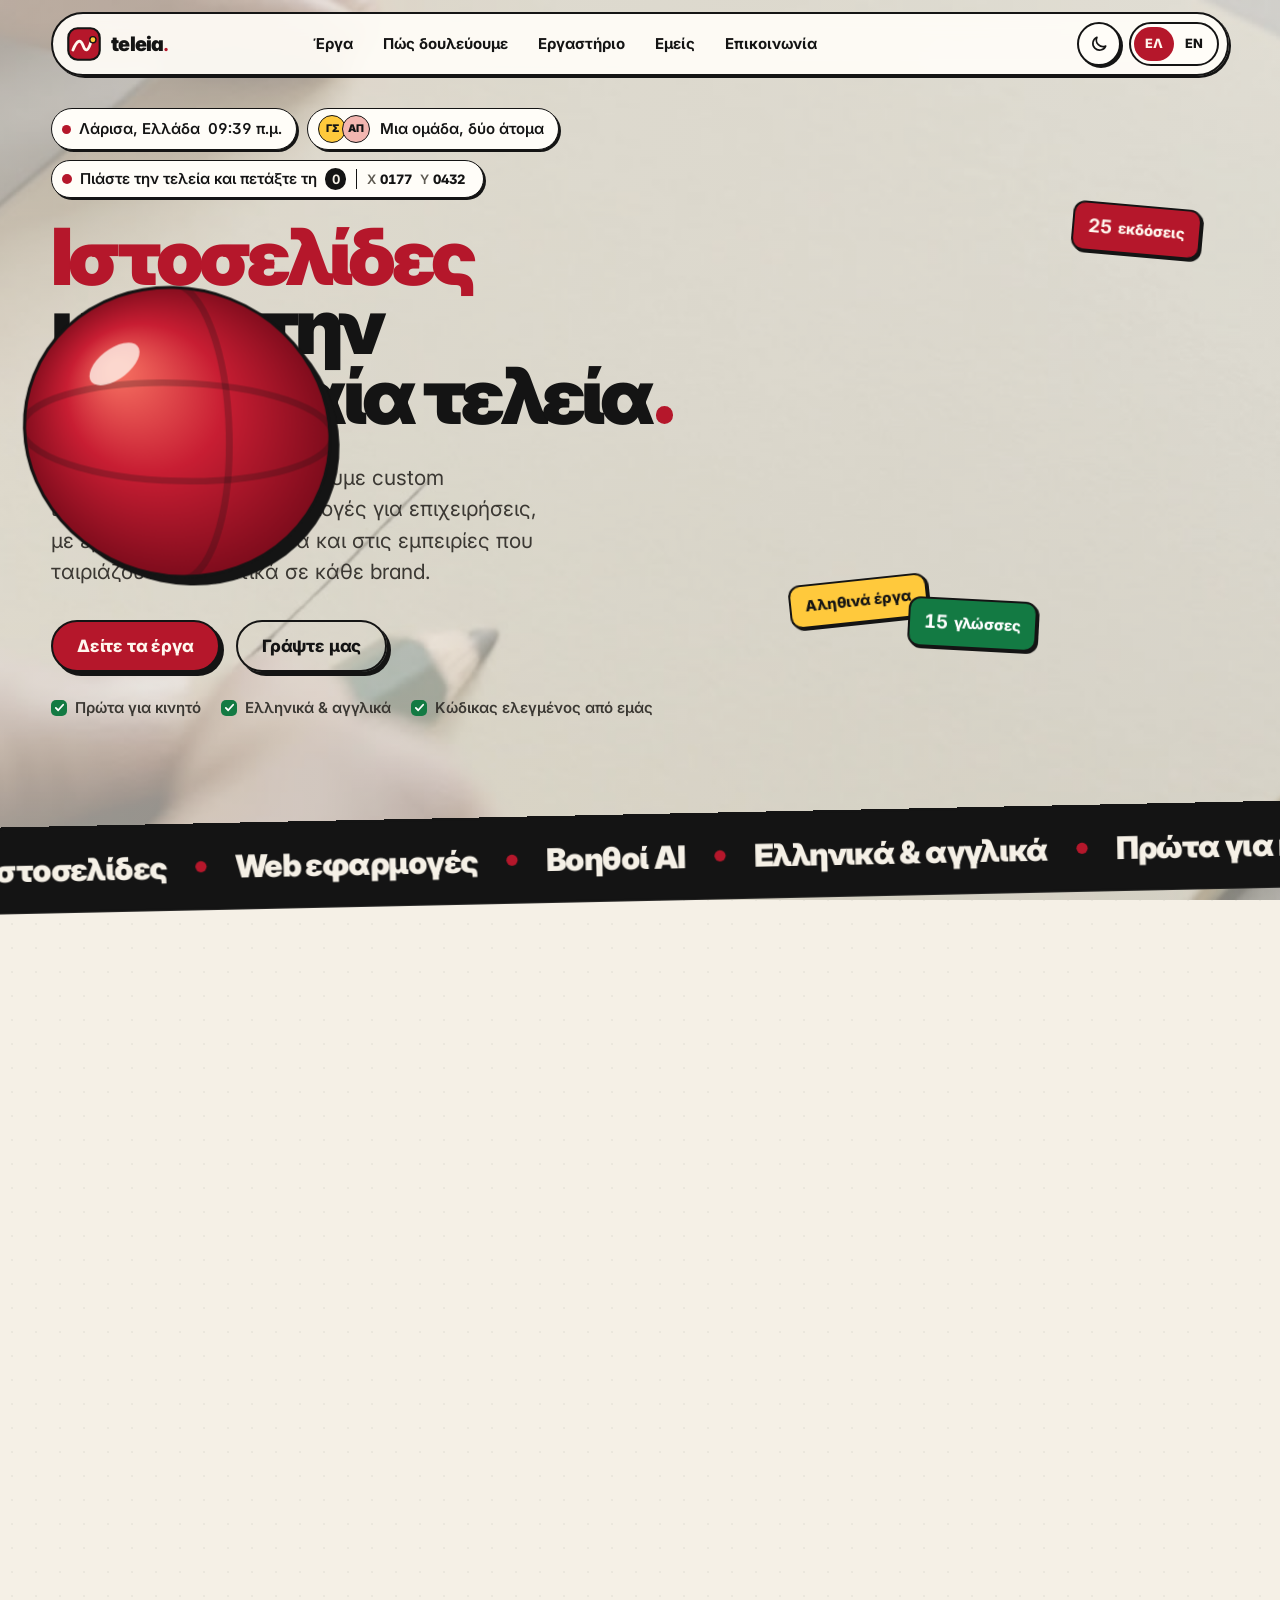
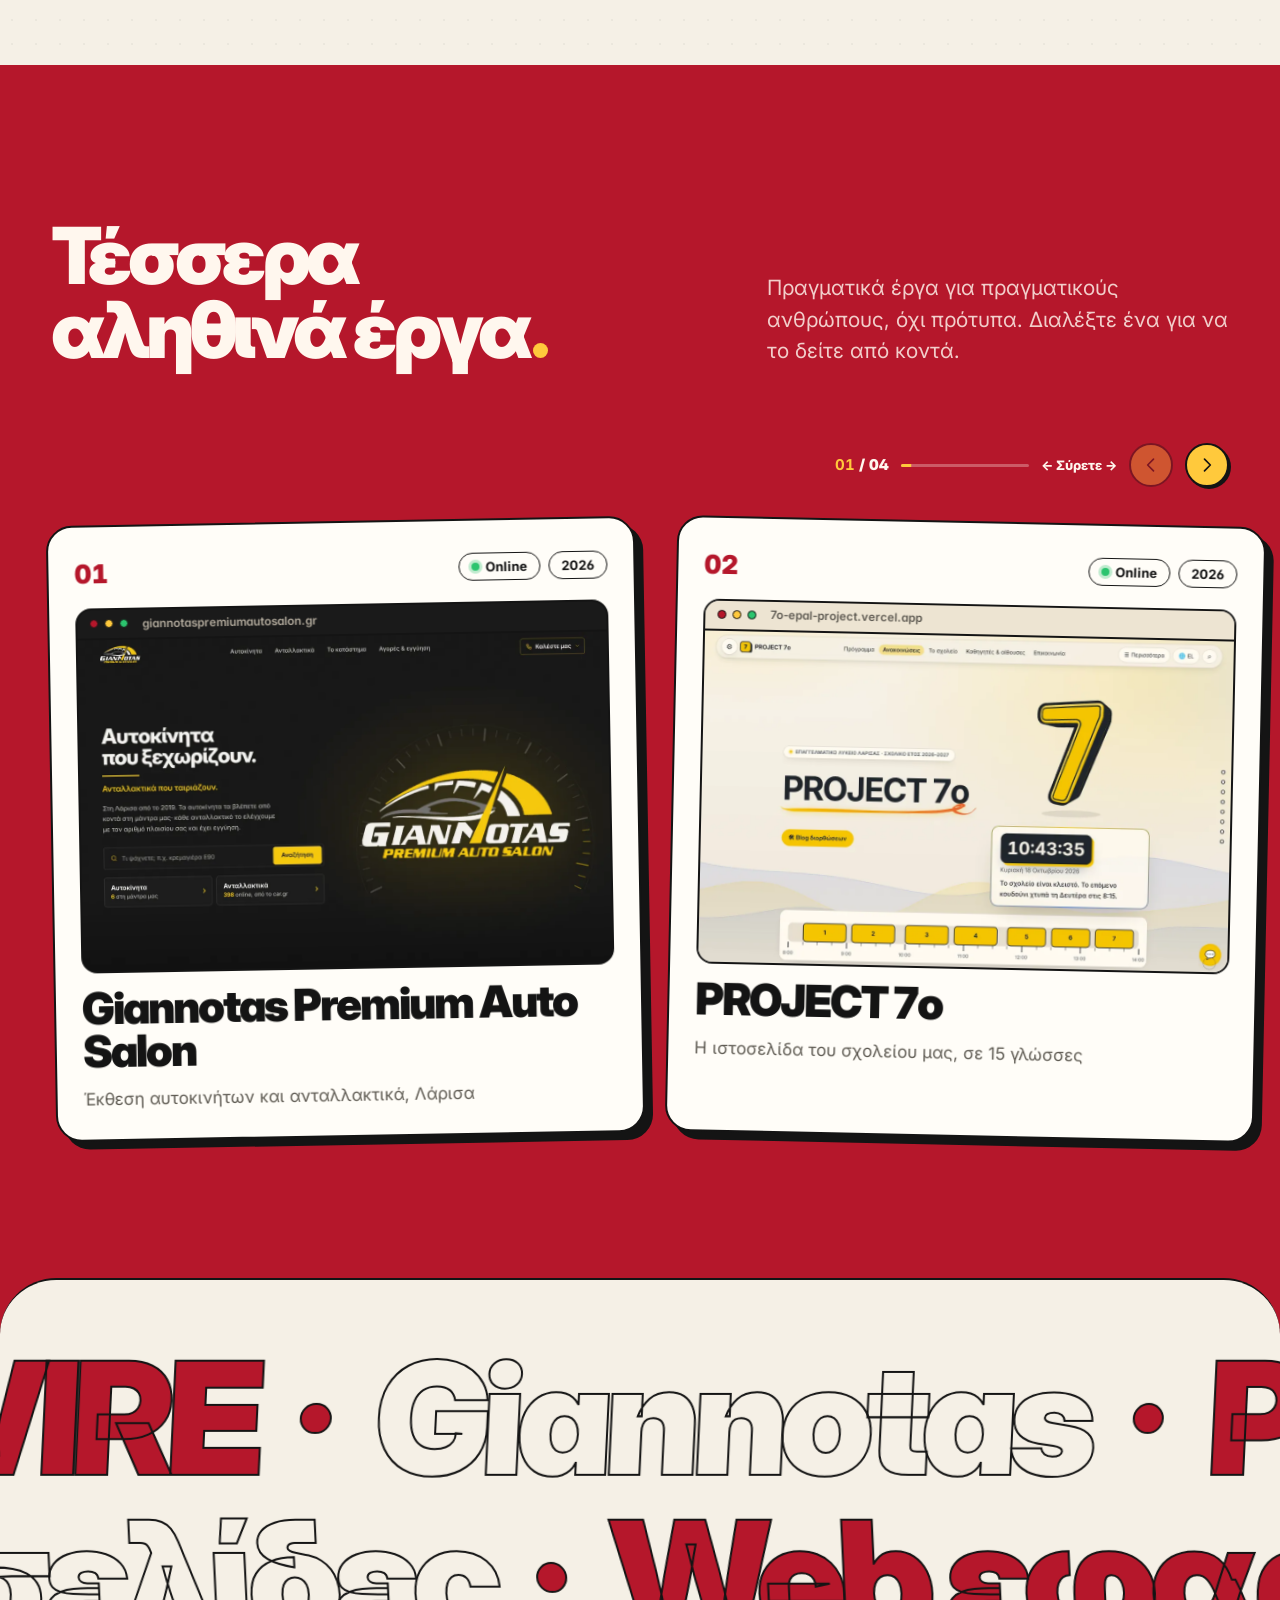
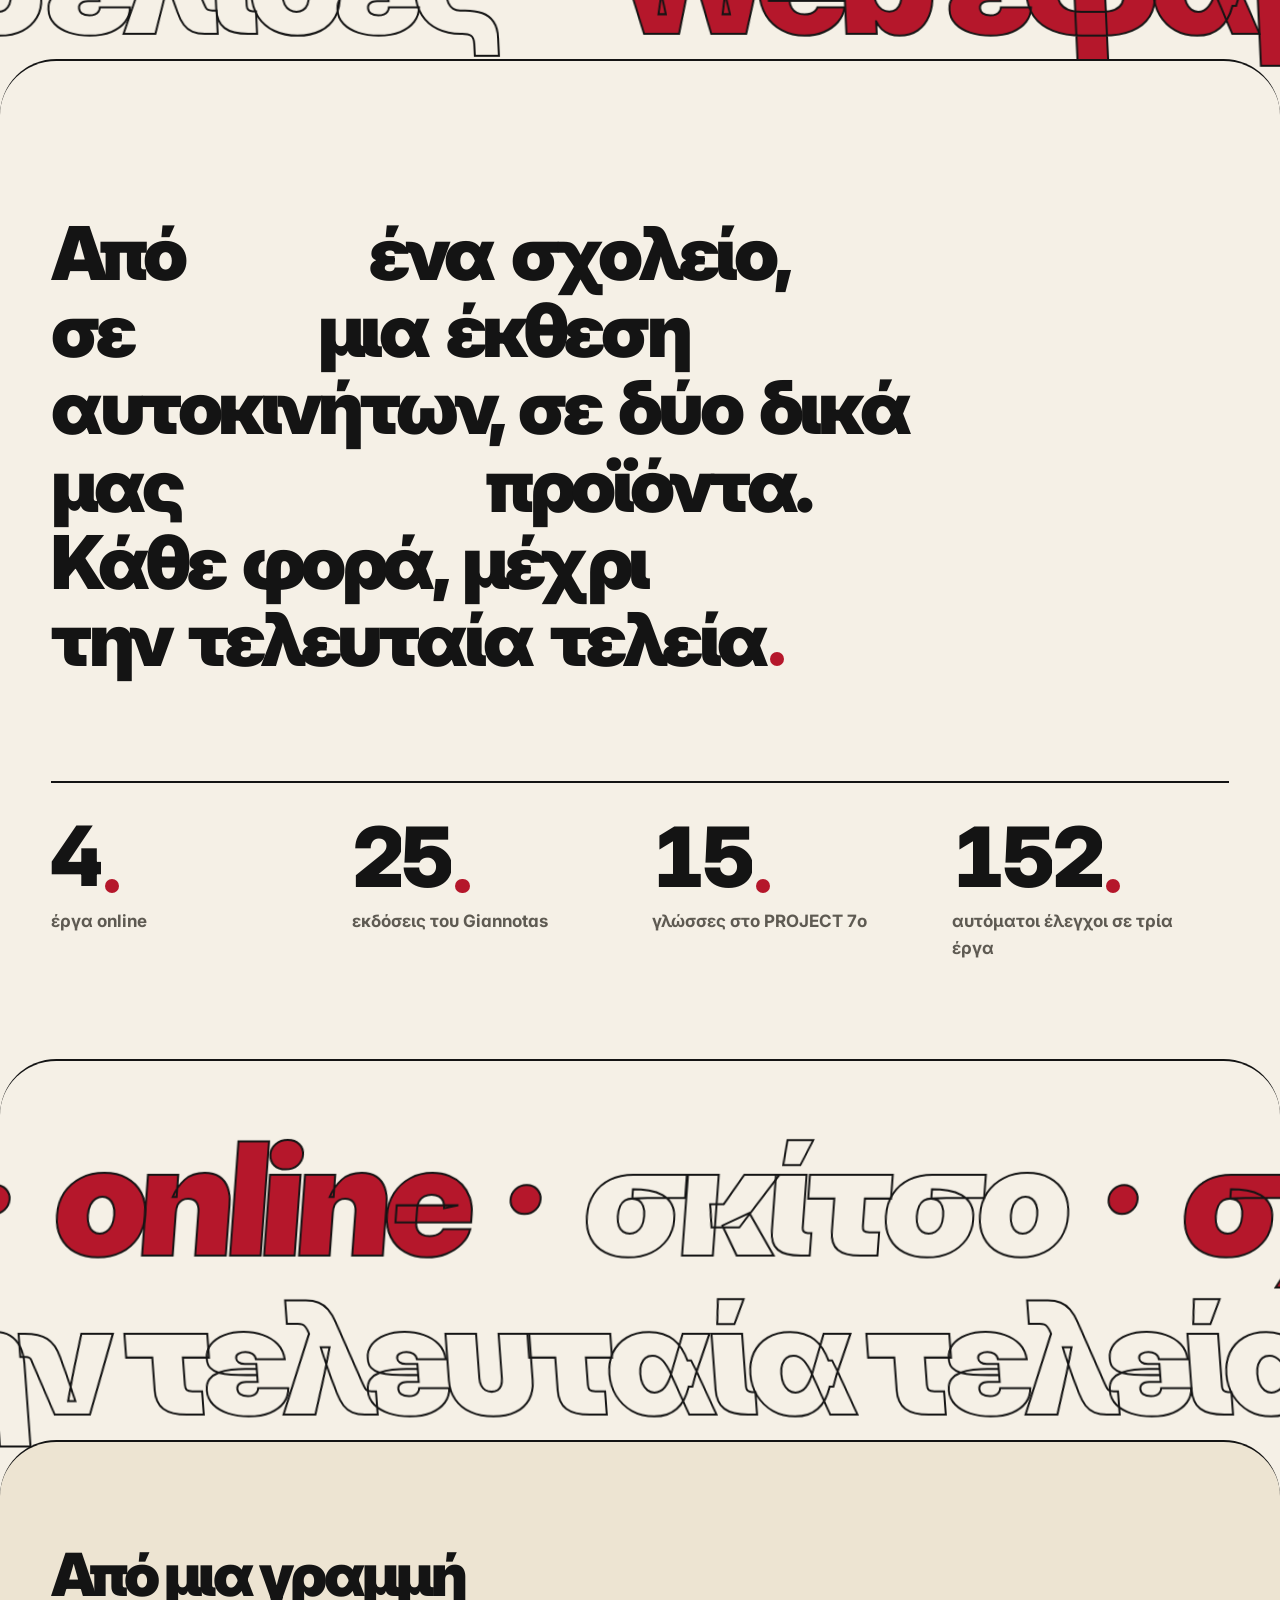
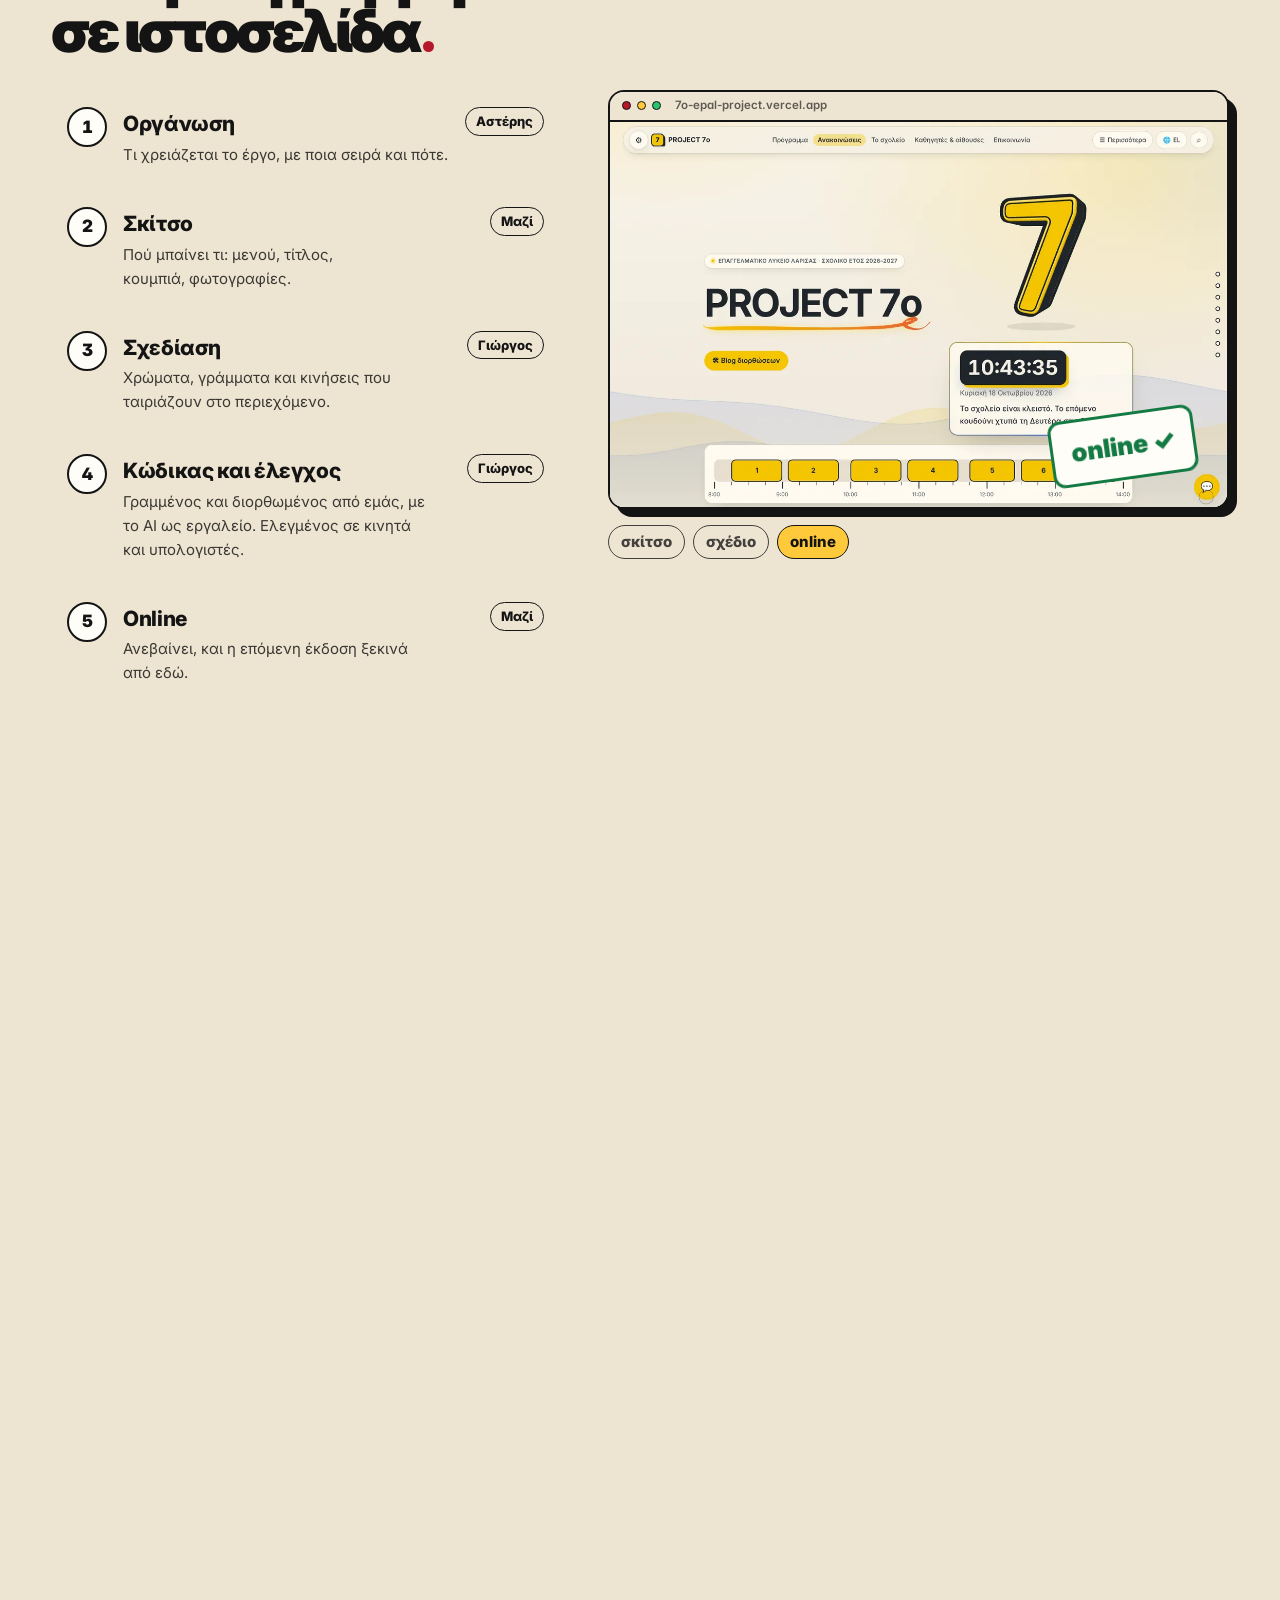
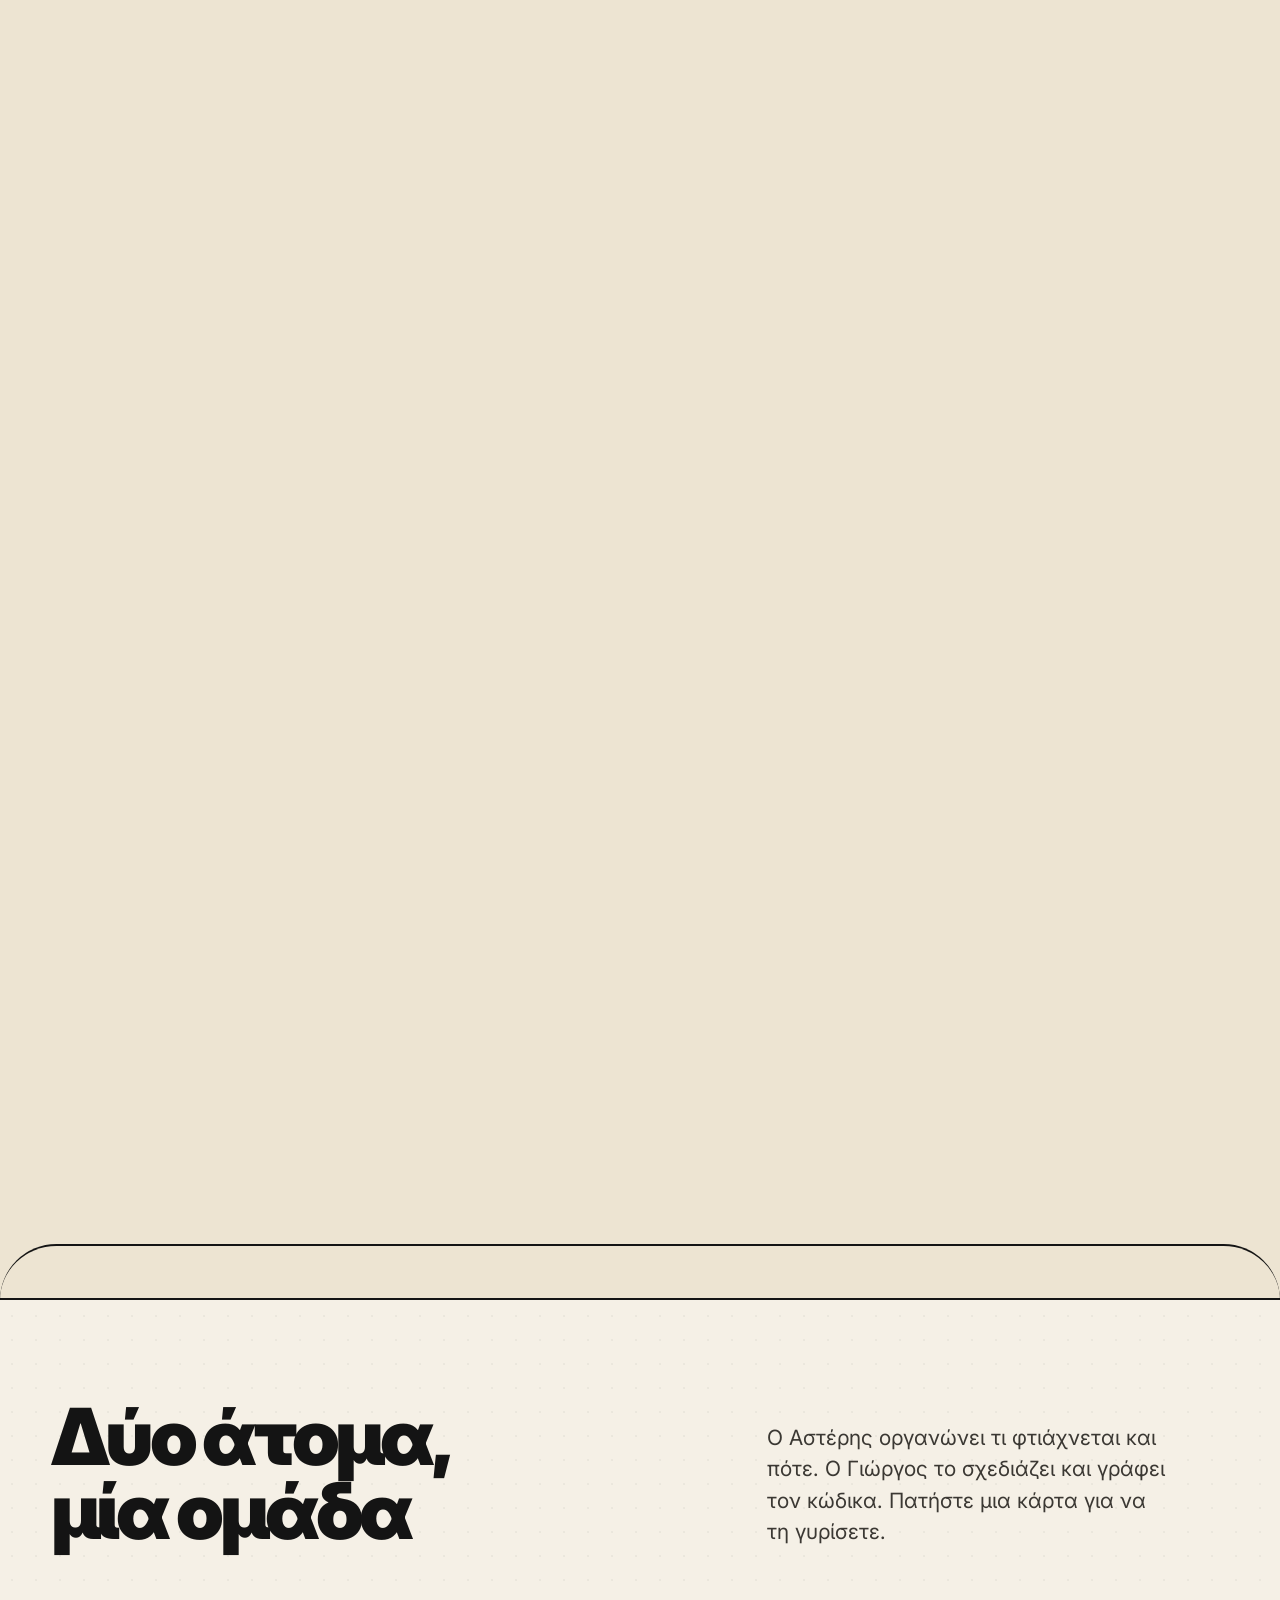
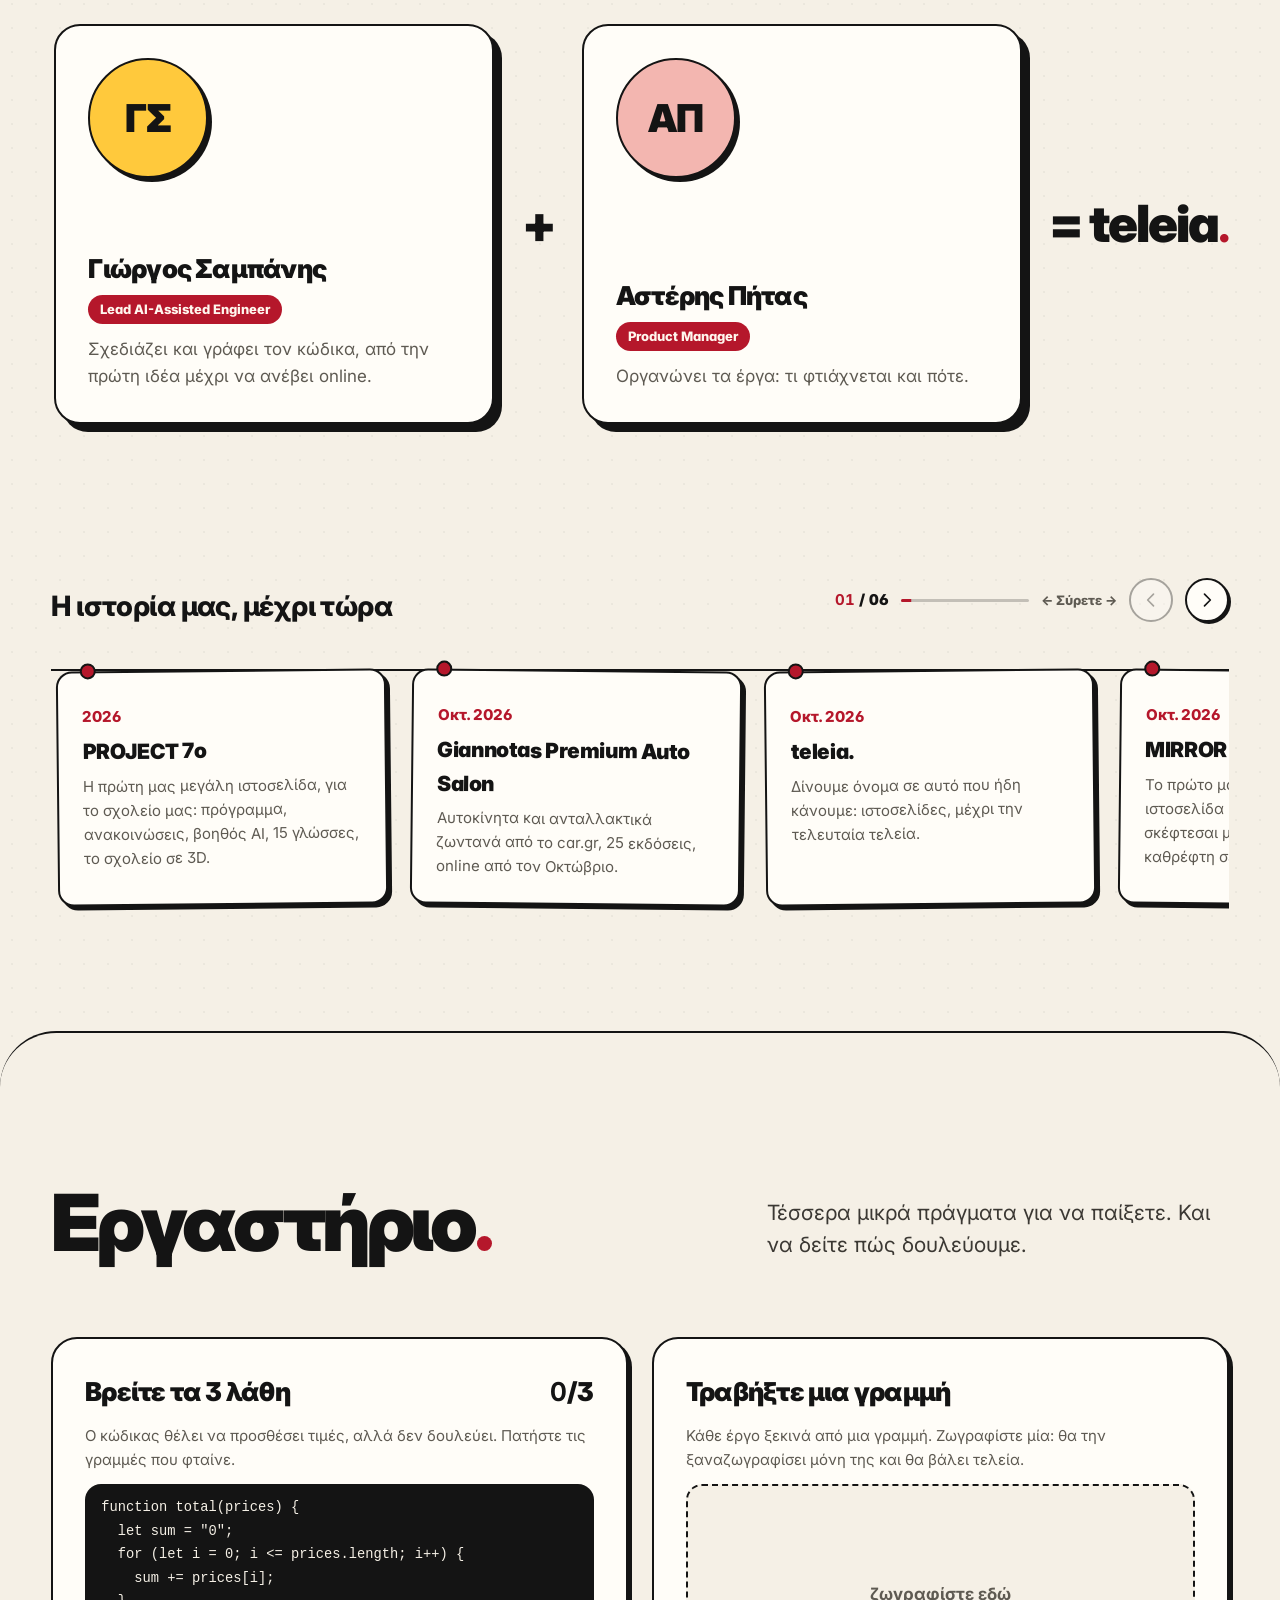
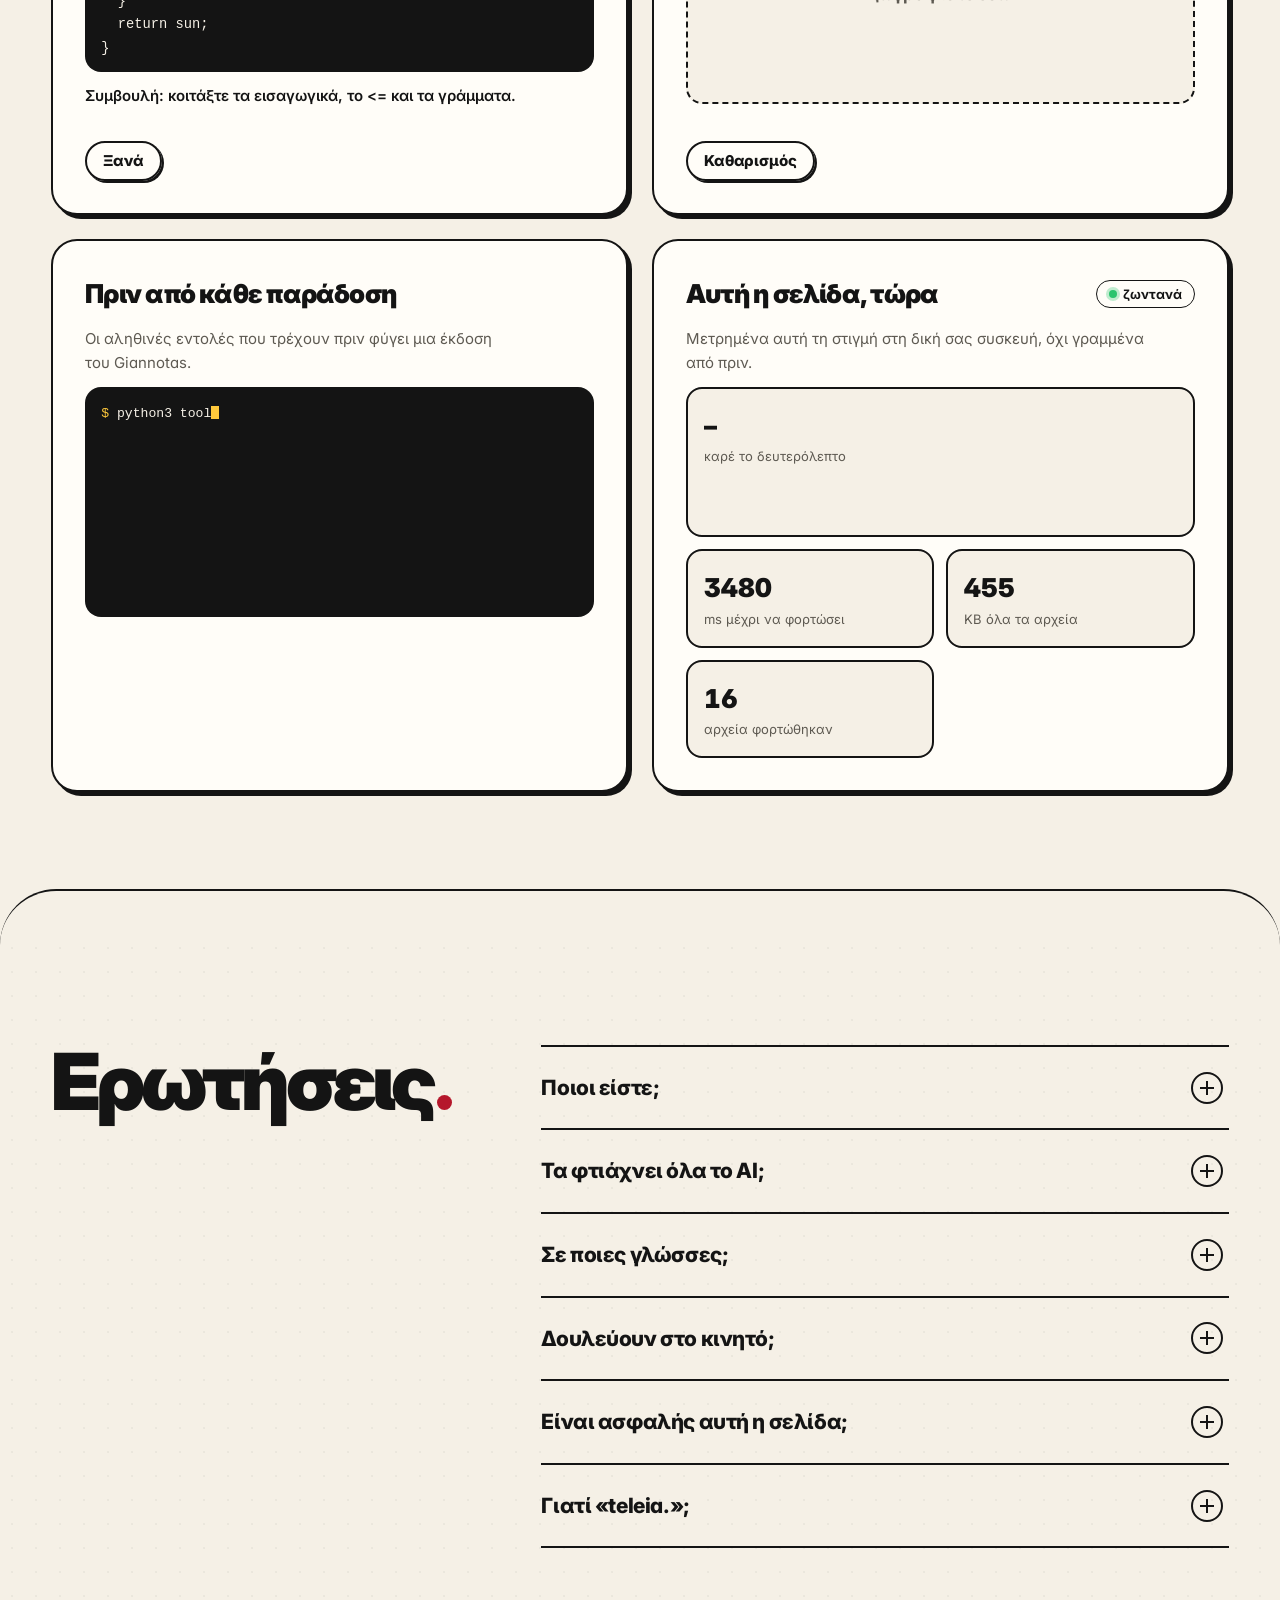
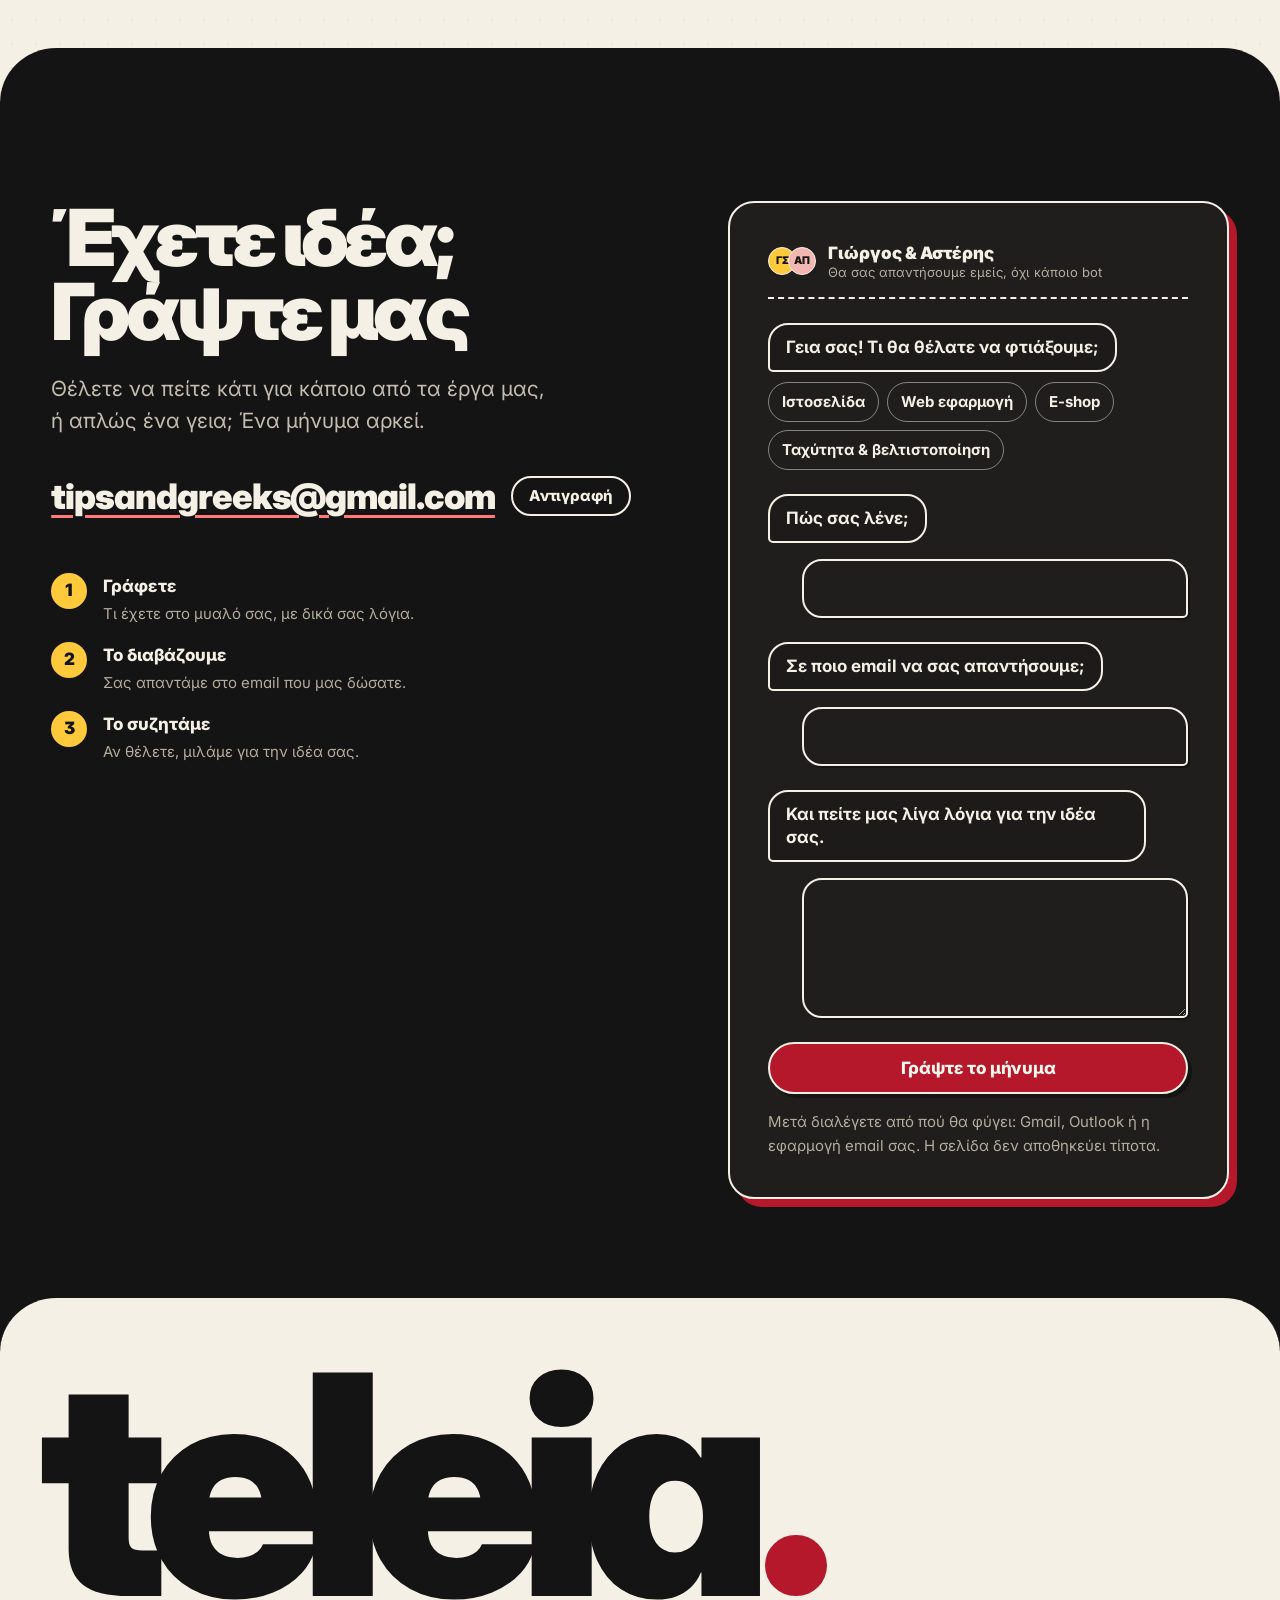
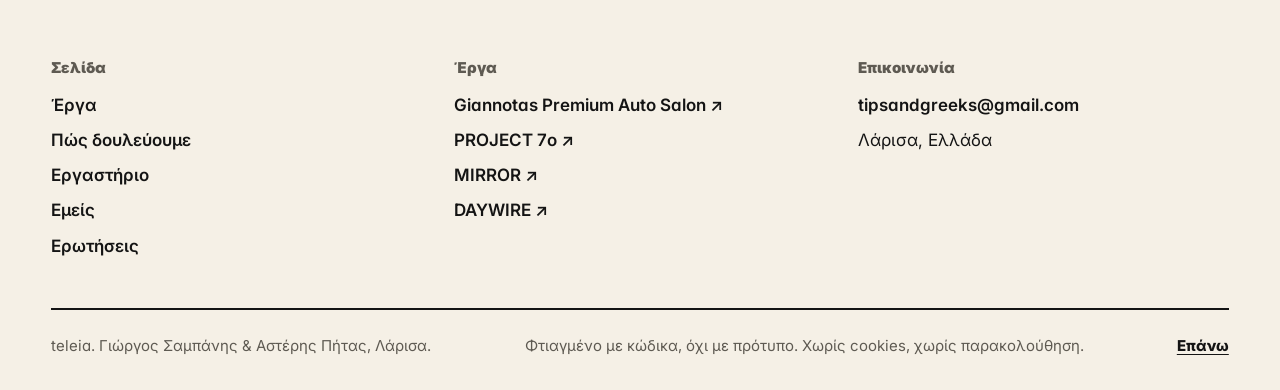
==== commit 34ad0fc8: "Move the project previews to their own page (erga.html) The first page drops from about 43 screens t" ====
--- a/portfolio/index.html
+++ b/portfolio/index.html
@@ -14,13 +14,13 @@
 <meta property="og:image" content="assets/img/og.png">
 <link rel="preload" href="assets/fonts/Inter-var.woff2" as="font" type="font/woff2" crossorigin>
 <link rel="stylesheet" href="assets/css/tokens.css?v=20261029">
-<link rel="stylesheet" href="assets/css/base.css?v=20261104f">
+<link rel="stylesheet" href="assets/css/base.css?v=20261104g">
 <link rel="stylesheet" href="assets/css/components.css?v=20261023">
-<link rel="stylesheet" href="assets/css/sections.css?v=20261104f">
-<link rel="stylesheet" href="assets/css/motion.css?v=20261104f">
+<link rel="stylesheet" href="assets/css/sections.css?v=20261104g">
+<link rel="stylesheet" href="assets/css/motion.css?v=20261104g">
 <script src="assets/js/boot.js?v=20261023"></script>
-<script src="assets/js/i18n.js?v=20261104f" defer></script>
-<script src="assets/js/site.js?v=20261104f" defer></script>
+<script src="assets/js/i18n.js?v=20261104g" defer></script>
+<script src="assets/js/site.js?v=20261104g" defer></script>
 </head>
 <body>
 <!-- ============ the first second: a line is drawn, the full stop drops in (once per visit) ============ -->
@@ -139,7 +139,7 @@
     </div>
     <ol class="deck" id="deck" tabindex="0" data-ta="aria-label:deckAria" aria-label="Τα τέσσερα έργα">
         <li class="card">
-          <a class="card-in" href="#giannotas" data-cursor="cOpen">
+          <a class="card-in" href="erga.html#giannotas" data-cursor="cOpen">
             <span class="card-top"><span class="card-n num">01</span><span class="chip chip-live" data-t="live">Online</span><span class="chip">2026</span></span>
             <span class="card-shot frame frame-browser frame-dark"><span class="frame-bar"><i></i><i></i><i></i><span>giannotaspremiumautosalon.gr</span></span><img src="assets/img/work/giannotas.webp" width="1200" height="750" alt="" loading="lazy" draggable="false"></span>
             <span class="card-name">Giannotas Premium Auto Salon</span>
@@ -147,7 +147,7 @@
           </a>
         </li>
         <li class="card">
-          <a class="card-in" href="#project7" data-cursor="cOpen">
+          <a class="card-in" href="erga.html#project7" data-cursor="cOpen">
             <span class="card-top"><span class="card-n num">02</span><span class="chip chip-live" data-t="live">Online</span><span class="chip">2026</span></span>
             <span class="card-shot frame frame-browser"><span class="frame-bar"><i></i><i></i><i></i><span>7o-epal-project.vercel.app</span></span><img src="assets/img/work/project7.webp" width="1200" height="750" alt="" loading="lazy" draggable="false"></span>
             <span class="card-name">PROJECT 7ο</span>
@@ -155,7 +155,7 @@
           </a>
         </li>
         <li class="card">
-          <a class="card-in" href="#mirror" data-cursor="cOpen">
+          <a class="card-in" href="erga.html#mirror" data-cursor="cOpen">
             <span class="card-top"><span class="card-n num">03</span><span class="chip chip-live" data-t="live">Online</span><span class="chip">2026</span></span>
             <span class="card-shot frame frame-browser frame-dark"><span class="frame-bar"><i></i><i></i><i></i><span>projectmirror.vercel.app</span></span><img src="assets/img/work/mirror.webp" width="1200" height="750" alt="" loading="lazy" draggable="false"></span>
             <span class="card-name">MIRROR</span>
@@ -163,7 +163,7 @@
           </a>
         </li>
         <li class="card">
-          <a class="card-in" href="#daywire" data-cursor="cOpen">
+          <a class="card-in" href="erga.html#daywire" data-cursor="cOpen">
             <span class="card-top"><span class="card-n num">04</span><span class="chip chip-live" data-t="live">Online</span><span class="chip">2026</span></span>
             <span class="card-shot frame frame-browser frame-dark"><span class="frame-bar"><i></i><i></i><i></i><span>DAYWIRE</span></span><img src="assets/img/work/daywire.webp" width="1200" height="750" alt="" loading="lazy" draggable="false"></span>
             <span class="card-name">DAYWIRE</span>
@@ -180,250 +180,6 @@
     <p class="kin-row" data-dir="1"><span>Giannotas</span><i></i><span class="kin-fill">PROJECT 7ο</span><i></i><span>MIRROR</span><i></i><span class="kin-fill">DAYWIRE</span><i></i><span>Giannotas</span><i></i><span class="kin-fill">PROJECT 7ο</span><i></i><span>MIRROR</span><i></i><span class="kin-fill">DAYWIRE</span><i></i><span>Giannotas</span><i></i><span class="kin-fill">PROJECT 7ο</span><i></i><span>MIRROR</span><i></i><span class="kin-fill">DAYWIRE</span><i></i></p>
     <p class="kin-row" data-dir="-1"><span data-t="mq1">Ιστοσελίδες</span><i></i><span class="kin-fill" data-t="mq2">Web εφαρμογές</span><i></i><span data-t="mq3">Βοηθοί AI</span><i></i><span class="kin-fill" data-t="mq7">Λάρισα</span><i></i><span data-t="mq1">Ιστοσελίδες</span><i></i><span class="kin-fill" data-t="mq2">Web εφαρμογές</span><i></i><span data-t="mq3">Βοηθοί AI</span><i></i><span class="kin-fill" data-t="mq7">Λάρισα</span><i></i><span data-t="mq1">Ιστοσελίδες</span><i></i><span class="kin-fill" data-t="mq2">Web εφαρμογές</span><i></i><span data-t="mq3">Βοηθοί AI</span><i></i><span class="kin-fill" data-t="mq7">Λάρισα</span><i></i></p>
   </div>
-
-  <!-- ============ chapter 1: Giannotas (matte black, like the site itself) ============ -->
-  <section class="chapter chapter-dark" id="giannotas" aria-labelledby="gTitle">
-    <div class="wrap ch-head">
-      <p class="ch-kicker"><span class="num">01</span><span class="chip chip-live" data-t="live">Online</span></p>
-      <h2 class="h2" id="gTitle"><span class="words">Giannotas Premium Auto Salon</span><span class="stop" data-stop aria-hidden="true"></span></h2>
-      <div class="ch-intro">
-        <p class="lead" data-t="gLead">Ιστοσελίδα για έκθεση αυτοκινήτων και κατάστημα ανταλλακτικών στη Λάρισα. Ο πελάτης ανεβάζει τις αγγελίες του στο car.gr, και η ιστοσελίδα τις δείχνει μόνη της.</p>
-        <a class="btn btn-yel magnet" href="https://www.giannotaspremiumautosalon.gr/" target="_blank" rel="noopener" data-cursor="cVisit"><span data-t="openSite">Ανοίξτε την ιστοσελίδα</span> <span aria-hidden="true">↗</span></a>
-      </div>
-    </div>
-
-    <!-- pinned: the page scrolls down, the screens slide sideways -->
-    <div class="gal" data-gallery>
-      <div class="gal-sticky">
-        <div class="gal-meta wrap"><span class="gal-count num"><b data-gal-now>1</b> / 5</span><span class="gal-bar"><i data-gal-bar></i></span></div>
-        <ol class="gal-track" tabindex="0" data-ta="aria-label:galG" aria-label="Στιγμιότυπα από το Giannotas">
-          <li class="shot"><figure><div class="frame frame-browser frame-dark"><figcaption class="frame-bar"><i></i><i></i><i></i><span>giannotaspremiumautosalon.gr</span></figcaption><img src="assets/img/work/giannotas.webp" width="1200" height="750" loading="lazy" data-ta="alt:gA1" alt="Η αρχική του Giannotas με το λογότυπο-κοντέρ"></div>
-            <p class="shot-cap"><b data-t="g1h">Το κοντέρ</b> <span data-t="g1p">Η αρχική: το λογότυπο ως κοντέρ.</span></p></figure></li>
-          <li class="shot"><figure><div class="frame frame-browser frame-dark"><figcaption class="frame-bar"><i></i><i></i><i></i><span>…/antallaktika</span></figcaption><img src="assets/img/work/g-xray.webp" width="1200" height="750" loading="lazy" data-ta="alt:gA2" alt="Το αυτοκίνητο σε ακτινογραφία"></div>
-            <p class="shot-cap"><b data-t="g2h">Ακτινογραφία</b> <span data-t="g2p">Το αυτοκίνητο σε ακτινογραφία, για να βρίσκετε το ανταλλακτικό.</span></p></figure></li>
-          <li class="shot"><figure><div class="frame frame-browser frame-dark frame-fit"><figcaption class="frame-bar"><i></i><i></i><i></i><span>giannotaspremiumautosalon.gr</span></figcaption><img src="assets/img/work/g-stats.webp" width="1200" height="350" loading="lazy" data-ta="alt:gA3" alt="Ζωντανοί αριθμοί και ταινία με τα μοντέλα"></div>
-            <p class="shot-cap"><b data-t="g3h">Ζωντανοί αριθμοί</b> <span data-t="g3p">Αριθμοί που μετρούν ζωντανά, και ταινία με τα μοντέλα.</span></p></figure></li>
-          <li class="shot"><figure><div class="frame frame-browser frame-dark frame-fit"><figcaption class="frame-bar"><i></i><i></i><i></i><span>…/antallaktika</span></figcaption><img src="assets/img/work/g-codes.webp" width="1200" height="392" loading="lazy" data-ta="alt:gA4" alt="Αναζήτηση με κωδικό πλαισίου"></div>
-            <p class="shot-cap"><b data-t="g4h">Κωδικός πλαισίου</b> <span data-t="g4p">Ανταλλακτικά με τον κωδικό του αυτοκινήτου.</span></p></figure></li>
-          <li class="shot"><figure><div class="frame frame-browser frame-dark frame-fit"><figcaption class="frame-bar"><i></i><i></i><i></i><span>giannotaspremiumautosalon.gr</span></figcaption><img src="assets/img/work/g-footer.webp" width="1200" height="442" loading="lazy" data-ta="alt:gA5" alt="Το τέλος της σελίδας με κλήση και οδηγίες"></div>
-            <p class="shot-cap"><b data-t="g5h">Τέλος σελίδας</b> <span data-t="g5p">Το τέλος κάθε σελίδας: κλήση και οδηγίες.</span></p></figure></li>
-        </ol>
-      </div>
-    </div>
-
-    <div class="wrap">
-      <!-- the arrival, five frames -->
-      <figure class="film">
-        <img src="assets/img/work/g-ignition.webp" width="1400" height="230" loading="lazy" data-ta="alt:gIgnA" alt="Η είσοδος σε πέντε καρέ: η βελόνα του λογότυπου σαρώνει το κοντέρ">
-        <figcaption class="small" data-t="gIgn">Η είσοδος σε πέντε καρέ: η βελόνα του λογότυπου σαρώνει και κάθε γραμμή του κοντέρ ανάβει τη στιγμή που περνά από πάνω της.</figcaption>
-      </figure>
-
-      <ul class="facts">
-        <li class="fact"><h3 data-t="gf1h">Ζωντανά από το car.gr</h3><p data-t="gf1p">Ό,τι πουλιέται και κατεβαίνει από τις αγγελίες, φεύγει και από την ιστοσελίδα, μόνο του.</p></li>
-        <li class="fact"><h3 data-t="gf2h">Αυτοκίνητο σε ακτινογραφία</h3><p data-t="gf2p">Πατάτε πάνω στο σύστημα, στα φρένα ή στο εσωτερικό, και βλέπετε τα ανταλλακτικά του.</p></li>
-        <li class="fact"><h3 data-t="gf3h">Με τον κωδικό πλαισίου</h3><p data-t="gf3p">E90, F10, R56: η αναζήτηση καταλαβαίνει και ελληνικά και λατινικά γράμματα.</p></li>
-        <li class="fact"><h3 data-t="gf4h">Το αληθινό λογότυπο</h3><p data-t="gf4p">Ψηφιοποιημένο από φωτογραφία σε καθαρές γραμμές, με τη βελόνα να κινείται σαν κοντέρ.</p></li>
-        <li class="fact"><h3 data-t="gf5h">Κλήση με επιλογή</h3><p data-t="gf5p">Σταθερό ή κινητό, με το ωράριο δίπλα, και φόρμα για ραντεβού ή δοκιμή.</p></li>
-        <li class="fact"><h3 data-t="gf6h">Έτοιμο για Google και Viber</h3><p data-t="gf6p">Κάθε αυτοκίνητο έχει δικό του τίτλο, φωτογραφία προεπισκόπησης και θέση στο sitemap.</p></li>
-        <li class="fact"><h3 data-t="gf7h">Αυστηρή ασφάλεια</h3><p data-t="gf7p">Content-Security-Policy, HTTPS, έλεγχος κάθε αιτήματος πριν φτάσει στο car.gr.</p></li>
-        <li class="fact"><h3 data-t="gf8h">Ελεγμένο</h3><p data-t="gf8p">54 αυτόματοι έλεγχοι, μεγέθη από 320 έως 1920 pixels, μετρημένα 60 καρέ το δευτερόλεπτο.</p></li>
-      </ul>
-
-      <!-- before / after -->
-      <div class="ba-block">
-        <div class="ba-copy">
-          <h3 class="h3" data-t="baTitle">Πριν και μετά</h3>
-          <p data-t="baSub">Σύρετε τη λαβή. Αριστερά μια παλιότερη έκδοση με φωτεινή επιγραφή, δεξιά η σημερινή: το αληθινό λογότυπο, ματ μαύρο, γράμματα που διαβάζονται.</p>
-        </div>
-        <div class="ba" id="ba" data-cursor="cDrag">
-          <img class="ba-after" src="assets/img/work/giannotas.webp" width="1200" height="750" loading="lazy" data-ta="alt:baAfterA" alt="Η σημερινή έκδοση">
-          <div class="ba-before"><img src="assets/img/work/g-before.webp" width="1200" height="750" loading="lazy" data-ta="alt:baBeforeA" alt="Παλιότερη έκδοση"></div>
-          <span class="ba-tag ba-tag-l" data-t="before">Πριν</span><span class="ba-tag ba-tag-r" data-t="after">Μετά</span>
-          <span class="ba-handle" aria-hidden="true"><i></i></span>
-          <input class="ba-range" type="range" min="0" max="100" value="50" data-ta="aria-label:baAria" aria-label="Σύγκριση πριν και μετά">
-        </div>
-      </div>
-
-      <!-- 25 versions -->
-      <div class="versions">
-        <!-- three speedometers, like the logo of the site itself: the needles sweep as they arrive -->
-        <ul class="gauges">
-          <li class="gauge" data-gauge="25" data-max="30"><svg viewBox="0 0 200 120" aria-hidden="true"><path class="g-track" pathLength="1" d="M20 110a80 80 0 0 1 160 0"/><path class="g-fill" pathLength="1" d="M20 110a80 80 0 0 1 160 0"/><g class="g-ticks"></g><g class="g-needle"><path d="M100 110L100 42"/><circle cx="100" cy="110" r="9"/></g></svg>
-            <p><b class="num" data-count="25">25</b><span data-t="gg1">εκδόσεις μέχρι να είναι όπως πρέπει</span></p></li>
-          <li class="gauge" data-gauge="54" data-max="60"><svg viewBox="0 0 200 120" aria-hidden="true"><path class="g-track" pathLength="1" d="M20 110a80 80 0 0 1 160 0"/><path class="g-fill" pathLength="1" d="M20 110a80 80 0 0 1 160 0"/><g class="g-ticks"></g><g class="g-needle"><path d="M100 110L100 42"/><circle cx="100" cy="110" r="9"/></g></svg>
-            <p><b class="num" data-count="54">54</b><span data-t="gg2">αυτόματοι έλεγχοι πριν από κάθε παράδοση</span></p></li>
-          <li class="gauge" data-gauge="60" data-max="66"><svg viewBox="0 0 200 120" aria-hidden="true"><path class="g-track" pathLength="1" d="M20 110a80 80 0 0 1 160 0"/><path class="g-fill" pathLength="1" d="M20 110a80 80 0 0 1 160 0"/><g class="g-ticks"></g><g class="g-needle"><path d="M100 110L100 42"/><circle cx="100" cy="110" r="9"/></g></svg>
-            <p><b class="num" data-count="60">60</b><span data-t="gg3">καρέ το δευτερόλεπτο στο scroll, μετρημένα</span></p></li>
-        </ul>
-        <!-- Keep the engineering timeline intact, but let visitors open it after scanning the headline metrics. -->
-        <details class="versions-detail">
-          <summary>
-            <span class="versions-summary">
-              <b data-t="verTitle">Δείτε όλο το ιστορικό εκδόσεων &amp; τεχνικό αρχείο</b>
-              <span data-t="verSub">25 εκδόσεις, από την πρώτη αρχιτεκτονική μέχρι την τελική λεπτομέρεια.</span>
-            </span>
-          </summary>
-          <div class="versions-detail-body">
-        <ol class="ver-track" tabindex="0" data-ta="aria-label:verAria" aria-label="Οι εκδόσεις του Giannotas">
-          <li><b>v6–v12</b><span data-t="v1">Η αρχιτεκτονική: σελίδες, σύνδεση με το car.gr, αναζήτηση.</span></li>
-          <li><b>v13</b><span data-t="v2">Πρώτη μεγάλη αλλαγή σχεδίου, κουμπί κλήσης με σταθερό και κινητό.</span></li>
-          <li><b>v14</b><span data-t="v3">Πιο ομαλές κινήσεις, νέος τίτλος.</span></li>
-          <li><b>v19–v21</b><span data-t="v4">Το αληθινό λογότυπο παντού, η βελόνα κινείται, υψηλή ανάλυση.</span></li>
-          <li><b>v22</b><span data-t="v5">Εμπορικό σχέδιο, ανοιχτές και σκούρες επιφάνειες.</span></li>
-          <li><b>v23</b><span data-t="v6">Ματ μαύρο, κοντέρ στην είσοδο, ζωντανοί αριθμοί, χωρίς 3D.</span></li>
-          <li class="ver-now"><b>v25</b><span data-t="v7">Inter παντού, ακίνητο λογότυπο: όπως το ήθελε ο πελάτης.</span></li>
-        </ol>
-            <p class="built"><span data-t="builtWith">Φτιαγμένο με</span> <span class="chip">HTML</span><span class="chip">CSS</span><span class="chip">JavaScript</span><span class="chip">Vercel Functions</span><span class="chip">Playwright</span><span class="chip">Python</span></p>
-          </div>
-        </details>
-      </div>
-    </div>
-  </section>
-
-  <!-- ============ chapter 2: PROJECT 7o ============ -->
-  <section class="chapter" id="project7" aria-labelledby="pTitle">
-    <div class="wrap ch-head">
-      <p class="ch-kicker"><span class="num">02</span><span class="chip chip-live" data-t="live">Online</span></p>
-      <h2 class="h2" id="pTitle"><span class="words">PROJECT 7ο</span><span class="stop" data-stop aria-hidden="true"></span></h2>
-      <div class="ch-intro">
-        <p class="lead" data-t="pLead">Ανεπίσημη ιστοσελίδα για το 7ο ΕΠΑΛ Λάρισας, το σχολείο μας. Ό,τι χρειάζεται ένας μαθητής μέσα στη μέρα, σε ένα μέρος.</p>
-        <a class="btn btn-red magnet" href="https://7o-epal-project.vercel.app/" target="_blank" rel="noopener" data-cursor="cVisit"><span data-t="openSite">Ανοίξτε την ιστοσελίδα</span> <span aria-hidden="true">↗</span></a>
-      </div>
-    </div>
-
-    <div class="gal" data-gallery>
-      <div class="gal-sticky">
-        <div class="gal-meta wrap"><span class="gal-count num"><b data-gal-now>1</b> / 6</span><span class="gal-bar"><i data-gal-bar></i></span></div>
-        <ol class="gal-track" tabindex="0" data-ta="aria-label:galP" aria-label="Στιγμιότυπα από το PROJECT 7ο">
-          <li class="shot"><figure><div class="frame frame-browser"><figcaption class="frame-bar"><i></i><i></i><i></i><span>7o-epal-project.vercel.app</span></figcaption><img src="assets/img/work/project7.webp" width="1200" height="750" loading="lazy" data-ta="alt:pA1" alt="Η αρχική του PROJECT 7ο με ζωντανό ρολόι"></div>
-            <p class="shot-cap"><b data-t="p1h">Ζωντανό ρολόι</b> <span data-t="p1p">Η αρχική, με ζωντανό ρολόι και κουδούνια.</span></p></figure></li>
-          <li class="shot"><figure><div class="frame frame-browser"><figcaption class="frame-bar"><i></i><i></i><i></i><span>7o-epal-project.vercel.app</span></figcaption><img src="assets/img/work/p7-hub.webp" width="1200" height="750" loading="lazy" data-ta="alt:pA2" alt="Ο χώρος του μαθητή"></div>
-            <p class="shot-cap"><b data-t="p2h">Ο χώρος σου</b> <span data-t="p2p">Ό,τι χρειάζεται ο μαθητής για σήμερα.</span></p></figure></li>
-          <li class="shot"><figure><div class="frame frame-browser"><figcaption class="frame-bar"><i></i><i></i><i></i><span>7o-epal-project.vercel.app</span></figcaption><img src="assets/img/work/p7-schedule.webp" width="1200" height="750" loading="lazy" data-ta="alt:pA3" alt="Το πρόγραμμα ενός τμήματος"></div>
-            <p class="shot-cap"><b data-t="p3h">Πρόγραμμα</b> <span data-t="p3p">Το πρόγραμμα κάθε τμήματος.</span></p></figure></li>
-          <li class="shot"><figure><div class="frame frame-browser"><figcaption class="frame-bar"><i></i><i></i><i></i><span>7o-epal-project.vercel.app</span></figcaption><img src="assets/img/work/p7-3d.webp" width="1200" height="750" loading="lazy" data-ta="alt:pA4" alt="Το σχολείο σε 3D"></div>
-            <p class="shot-cap"><b data-t="p4h">Το σχολείο σε 3D</b> <span data-t="p4p">Γυρίστε και εξερευνήστε την είσοδο, την αυλή και τα κτίρια.</span></p></figure></li>
-          <li class="shot"><figure><div class="frame frame-browser"><figcaption class="frame-bar"><i></i><i></i><i></i><span>7o-epal-project.vercel.app</span></figcaption><img src="assets/img/work/p7-holidays.webp" width="1200" height="750" loading="lazy" data-ta="alt:pA5" alt="Το ημερολόγιο αργιών"></div>
-            <p class="shot-cap"><b data-t="p5h">Αργίες</b> <span data-t="p5p">Το ημερολόγιο αργιών.</span></p></figure></li>
-          <li class="shot"><figure><div class="frame frame-browser"><figcaption class="frame-bar"><i></i><i></i><i></i><span>7o-epal-project.vercel.app</span></figcaption><img src="assets/img/work/p7-lab.webp" width="1200" height="750" loading="lazy" data-ta="alt:pA6" alt="Το εργαστήριο μαθητή"></div>
-            <p class="shot-cap"><b data-t="p6h">Εργαστήριο</b> <span data-t="p6p">Χρονόμετρο μελέτης, στόχος ημέρας, κάρτες μελέτης.</span></p></figure></li>
-        </ol>
-      </div>
-    </div>
-
-    <div class="wrap">
-      <!-- 15 languages -->
-      <div class="hello-block">
-        <div>
-          <h3 class="h3" data-t="langTitle">15 γλώσσες, μία ιστοσελίδα</h3>
-          <p data-t="langP">Ελληνικά, αγγλικά, γερμανικά, ισπανικά, ρωσικά, αλβανικά, περσικά, εβραϊκά, γαλλικά, κινεζικά, χίντι, αραβικά, μπενγκάλι, πορτογαλικά και ινδονησιακά: και οι δέκα πιο ομιλούμενες γλώσσες του κόσμου. Τα περσικά, τα εβραϊκά και τα αραβικά γράφονται από δεξιά προς τα αριστερά, και η σελίδα γυρίζει ολόκληρη.</p>
-        </div>
-        <div class="hello-card" aria-hidden="true"><span class="hello-word" id="hello">Καλώς ήρθατε</span><span class="hello-code num" id="helloL">ΕΛ</span></div>
-      </div>
-
-      <ul class="facts notes">
-        <li class="fact"><h3 data-t="pf1h">Κουδούνια σε πραγματικό χρόνο</h3><p data-t="pf1p">Ποια ώρα είναι τώρα, πότε χτυπάει το επόμενο κουδούνι, με γραμμή που γεμίζει.</p></li>
-        <li class="fact"><h3 data-t="pf2h">Βρες το τμήμα σου</h3><p data-t="pf2p">Γράφεις το τμήμα και βλέπεις τι μάθημα έχεις τώρα και όλη την εβδομάδα.</p></li>
-        <li class="fact"><h3 data-t="pf3h">Βοηθός AI</h3><p data-t="pf3p">Για ερωτήσεις και ασκήσεις. Το κλειδί του μένει στον server, όχι στον browser.</p></li>
-        <li class="fact"><h3 data-t="pf4h">Λειτουργεί και offline</h3><p data-t="pf4p">Εγκαθίσταται σαν εφαρμογή στο κινητό και ανοίγει χωρίς ίντερνετ.</p></li>
-        <li class="fact"><h3 data-t="pf5h">Παράδοση εργασιών</h3><p data-t="pf5p">Σύνδεσμοι για τους χώρους του PBworks, προστατευμένοι με κωδικό.</p></li>
-        <li class="fact"><h3 data-t="pf6h">Αναφορά λάθους</h3><p data-t="pf6p">Ένα κουμπί για να μας πει κάποιος τι δεν δουλεύει.</p></li>
-      </ul>
-
-      <div class="poster">
-        <img class="poster-img" src="assets/img/work/p7-poster.webp" width="700" height="990" loading="lazy" data-ta="alt:posterA" alt="Η αφίσα A4 του PROJECT 7ο με κωδικό QR">
-        <div class="poster-copy">
-          <h3 class="h3" data-t="posterTitle">Και μια αφίσα για τους διαδρόμους</h3>
-          <p data-t="posterP">Μια αφίσα A4 με κωδικό QR, για να ανοίγει κανείς την ιστοσελίδα με την κάμερα του κινητού του.</p>
-          <p class="built"><span data-t="builtWith">Φτιαγμένο με</span> <span class="chip">HTML</span><span class="chip">CSS</span><span class="chip">JavaScript</span><span class="chip">WebGL</span><span class="chip">Service Worker</span><span class="chip">Vercel Functions</span></p>
-        </div>
-      </div>
-    </div>
-  </section>
-
-  <!-- ============ chapter 3: MIRROR (graphite, like the product) ============ -->
-  <section class="chapter chapter-dark" id="mirror" aria-labelledby="mTitle">
-    <div class="wrap ch-head">
-      <p class="ch-kicker"><span class="num">03</span><span class="chip chip-live" data-t="live">Online</span></p>
-      <h2 class="h2" id="mTitle"><span class="words">MIRROR</span><span class="stop" data-stop aria-hidden="true"></span></h2>
-      <div class="ch-intro">
-        <p class="lead" data-t="mLead">Δικό μας προϊόν: ιστοσελίδα και εφαρμογή για να σκεφτείς μια απόφαση. Γράφεις τις επιλογές σου και βλέπεις πού θα μπορούσε να οδηγήσει η καθεμία, σε τι στηρίζεται, και τον φθηνότερο τρόπο να μάθεις περισσότερα.</p>
-        <a class="btn btn-red magnet" href="https://projectmirror.vercel.app/" target="_blank" rel="noopener" data-cursor="cVisit"><span data-t="openSite">Ανοίξτε την ιστοσελίδα</span> <span aria-hidden="true">↗</span></a>
-      </div>
-    </div>
-
-    <div class="gal" data-gallery>
-      <div class="gal-sticky">
-        <div class="gal-meta wrap"><span class="gal-count num"><b data-gal-now>1</b> / 5</span><span class="gal-bar"><i data-gal-bar></i></span></div>
-        <ol class="gal-track" tabindex="0" data-ta="aria-label:galM" aria-label="Στιγμιότυπα από το MIRROR">
-          <li class="shot"><figure><div class="frame frame-browser frame-dark"><figcaption class="frame-bar"><i></i><i></i><i></i><span>projectmirror.vercel.app</span></figcaption><img src="assets/img/work/mirror.webp" width="1200" height="750" loading="lazy" data-ta="alt:mA1" alt="Η αρχική του MIRROR με τον υγρό καθρέφτη"></div>
-            <p class="shot-cap"><b data-t="m1h">Ο υγρός καθρέφτης</b> <span data-t="m1p">Η ερώτηση καθρεφτίζεται σε υγρό μέταλλο που κυματίζει κάτω από τον δείκτη και χωρίζεται σε τρία μέλλοντα.</span></p></figure></li>
-          <li class="shot"><figure><div class="frame frame-browser frame-dark"><figcaption class="frame-bar"><i></i><i></i><i></i><span>projectmirror.vercel.app</span></figcaption><img src="assets/img/work/mirror-story.webp" width="1200" height="750" loading="lazy" data-ta="alt:mA2" alt="Μια απόφαση που χωρίζεται σε τρεις δρόμους"></div>
-            <p class="shot-cap"><b data-t="m2h">Μία απόφαση, βήμα βήμα</b> <span data-t="m2p">Καθώς κάνετε scroll, η απόφαση χωρίζεται σε δρόμους και ένα μέλλον ραγίζει.</span></p></figure></li>
-          <li class="shot"><figure><div class="frame frame-browser frame-dark"><figcaption class="frame-bar"><i></i><i></i><i></i><span>projectmirror.vercel.app</span></figcaption><img src="assets/img/work/mirror-demo.webp" width="1200" height="750" loading="lazy" data-ta="alt:mA3" alt="Ένα μέλλον που έσπασε στο ζωντανό παράδειγμα"></div>
-            <p class="shot-cap"><b data-t="m3h">Ζωντανό παράδειγμα</b> <span data-t="m3p">Η πραγματική μηχανή: σημειώστε μια υπόθεση ως λάθος και δείτε ποια μέλλοντα σπάνε.</span></p></figure></li>
-          <li class="shot"><figure><div class="frame frame-browser frame-dark"><figcaption class="frame-bar"><i></i><i></i><i></i><span>projectmirror.vercel.app</span></figcaption><img src="assets/img/work/mirror-lab.webp" width="1200" height="750" loading="lazy" data-ta="alt:mA4" alt="Το Εργαστήριο Μελλόντων μέσα στην εφαρμογή"></div>
-            <p class="shot-cap"><b data-t="m4h">Το Εργαστήριο Μελλόντων</b> <span data-t="m4p">Κάθε επιλογή σε τρεις χρονικές στιγμές, με το πόσο σίγουρο είναι κάθε μέλλον.</span></p></figure></li>
-          <li class="shot"><figure><div class="frame frame-browser frame-dark"><figcaption class="frame-bar"><i></i><i></i><i></i><span>projectmirror.vercel.app</span></figcaption><img src="assets/img/work/mirror-el.webp" width="1200" height="750" loading="lazy" data-ta="alt:mA5" alt="Η αρχική του MIRROR στα ελληνικά"></div>
-            <p class="shot-cap"><b data-t="m5h">Ελληνικά και αγγλικά</b> <span data-t="m5p">Όλη η ιστοσελίδα και η εφαρμογή, και στις δύο γλώσσες.</span></p></figure></li>
-        </ol>
-      </div>
-    </div>
-
-    <div class="wrap">
-      <ul class="facts notes">
-        <li class="fact"><h3 data-t="mf1h">WebGL από το μηδέν</h3><p data-t="mf1p">Ο καθρέφτης είναι δικός μας shader και προσομοίωση κυμάτων, χωρίς βιβλιοθήκες.</p></li>
-        <li class="fact"><h3 data-t="mf2h">Δεν προβλέπει</h3><p data-t="mf2p">Κάθε μέλλον σημειώνεται ως γνωστό, υπόθεση ή εικασία. Χωρίς ψεύτικα ποσοστά.</p></li>
-        <li class="fact"><h3 data-t="mf3h">Μένει στη συσκευή σου</h3><p data-t="mf3p">Χωρίς λογαριασμό. Οι αποφάσεις αποθηκεύονται μόνο στον browser.</p></li>
-        <li class="fact"><h3 data-t="mf4h">Πειράματα και επανεξέταση</h3><p data-t="mf4p">Φθηνές δοκιμές για ό,τι δεν ξέρεις, και μια ημερομηνία για να δεις τι έγινε τελικά.</p></li>
-        <li class="fact"><h3 data-t="mf5h">51 αυτόματοι έλεγχοι</h3><p data-t="mf5p">21 unit tests και 30 έλεγχοι σε πραγματικό browser, σε κινητό και υπολογιστή.</p></li>
-        <li class="fact"><h3 data-t="mf6h">Με κίνηση ή χωρίς</h3><p data-t="mf6p">Με μειωμένη κίνηση όλα φαίνονται αμέσως και τίποτα δεν περιμένει το scroll.</p></li>
-      </ul>
-      <p class="built"><span data-t="builtWith">Φτιαγμένο με</span> <span class="chip">TypeScript</span><span class="chip">WebGL2</span><span class="chip">CSS</span><span class="chip">Vercel Functions</span><span class="chip">Playwright</span></p>
-    </div>
-  </section>
-
-  <!-- ============ chapter 4: DAYWIRE (graphite, like its board) ============ -->
-  <section class="chapter chapter-dark" id="daywire" aria-labelledby="dTitle">
-    <div class="wrap ch-head">
-      <p class="ch-kicker"><span class="num">04</span><span class="chip chip-live" data-t="live">Online</span></p>
-      <h2 class="h2" id="dTitle"><span class="words">DAYWIRE</span><span class="stop" data-stop aria-hidden="true"></span></h2>
-      <div class="ch-intro">
-        <p class="lead" data-t="dLead">Τι αλλάζει σήμερα στην πόλη σου: διακοπές νερού, κυκλοφοριακές ρυθμίσεις και επίσημες προειδοποιήσεις καιρού, σε έναν πίνακα σαν αυτούς των σταθμών. Μόνο από επίσημες πηγές, ξεκινώντας από τη Λάρισα.</p>
-        <a class="btn btn-red magnet" href="https://daywireproject.vercel.app/" target="_blank" rel="noopener" data-cursor="cVisit"><span data-t="openSite">Ανοίξτε την ιστοσελίδα</span> <span aria-hidden="true">↗</span></a>
-      </div>
-    </div>
-
-    <div class="gal" data-gallery>
-      <div class="gal-sticky">
-        <div class="gal-meta wrap"><span class="gal-count num"><b data-gal-now>1</b> / 5</span><span class="gal-bar"><i data-gal-bar></i></span></div>
-        <ol class="gal-track" tabindex="0" data-ta="aria-label:galD" aria-label="Στιγμιότυπα από το DAYWIRE">
-          <li class="shot"><figure><div class="frame frame-browser frame-dark"><figcaption class="frame-bar"><i></i><i></i><i></i><span>DAYWIRE</span></figcaption><img src="assets/img/work/daywire.webp" width="1200" height="750" loading="lazy" data-ta="alt:dA1" alt="Ο πίνακας της Λάρισας με τις σημερινές ανακοινώσεις"></div>
-            <p class="shot-cap"><b data-t="d1h">Ο πίνακας της πόλης</b> <span data-t="d1p">Κάθε γράμμα είναι πτερύγιο που γυρίζει, όπως στους πίνακες αναχωρήσεων. Οι γραμμές είναι οι σημερινές ανακοινώσεις, με ώρες και κατάσταση.</span></p></figure></li>
-          <li class="shot"><figure><div class="frame frame-browser frame-dark"><figcaption class="frame-bar"><i></i><i></i><i></i><span>DAYWIRE</span></figcaption><img src="assets/img/work/daywire-timetable.webp" width="1200" height="750" loading="lazy" data-ta="alt:dA2" alt="Οι ανακοινώσεις σαν δρομολόγιο, με τη γραμμή χρόνου"></div>
-            <p class="shot-cap"><b data-t="d2h">Η μέρα σαν δρομολόγιο</b> <span data-t="d2p">Μεγάλες ώρες αριστερά και μια γραμμή που γεμίζει μέχρι το τώρα, όσο μια διακοπή ισχύει.</span></p></figure></li>
-          <li class="shot"><figure><div class="frame frame-browser frame-dark"><figcaption class="frame-bar"><i></i><i></i><i></i><span>DAYWIRE</span></figcaption><img src="assets/img/work/daywire-ticket.webp" width="1200" height="750" loading="lazy" data-ta="alt:dA3" alt="Μια ανακοίνωση ανοιχτή, με το εισιτήριό της"></div>
-            <p class="shot-cap"><b data-t="d3h">Κάθε ανακοίνωση, ολόκληρη</b> <span data-t="d3p">Ποιος το είπε, πότε, πού και πότε το ελέγξαμε, με σύνδεσμο στην πρωτότυπη ανακοίνωση.</span></p></figure></li>
-          <li class="shot"><figure><div class="frame frame-browser frame-dark"><figcaption class="frame-bar"><i></i><i></i><i></i><span>DAYWIRE</span></figcaption><img src="assets/img/work/daywire-en.webp" width="1200" height="750" loading="lazy" data-ta="alt:dA4" alt="Ο πίνακας του Λονδίνου στα αγγλικά"></div>
-            <p class="shot-cap"><b data-t="d4h">Για κάθε πόλη, στη δική της ώρα</b> <span data-t="d4p">Λονδίνο με τις επίσημες πηγές του, στην τοπική του ώρα και στα αγγλικά.</span></p></figure></li>
-          <li class="shot"><figure><div class="frame frame-browser frame-dark"><figcaption class="frame-bar"><i></i><i></i><i></i><span>DAYWIRE</span></figcaption><img src="assets/img/work/daywire-tokyo.webp" width="1200" height="750" loading="lazy" data-ta="alt:dA5" alt="Ο πίνακας του Τόκιο που λέει ότι δεν υπάρχει συνδεδεμένη πηγή"></div>
-            <p class="shot-cap"><b data-t="d5h">Ειλικρινές όταν δεν ξέρει</b> <span data-t="d5p">Εκεί που δεν έχει πηγές, το λέει. Ποτέ «όλα ήσυχα».</span></p></figure></li>
-        </ol>
-      </div>
-    </div>
-
-    <div class="wrap">
-      <ul class="facts notes">
-        <li class="fact"><h3 data-t="df1h">Πτερύγια από το μηδέν</h3><p data-t="df1p">Κάθε γράμμα έχει δύο μισά που γυρίζουν μέσα από το αλφάβητο. Γυρίζουν μόνο όσα άλλαξαν. Χωρίς βιβλιοθήκες.</p></li>
-        <li class="fact"><h3 data-t="df2h">Μόνο επίσημες πηγές</h3><p data-t="df2p">ΔΕΥΑΛ, Δήμος Λαρισαίων και ΕΜΥ μέσω MeteoAlarm. Στο εξωτερικό, NWS, Environment Agency και TfL.</p></li>
-        <li class="fact"><h3 data-t="df3h">Δεν γεμίζει κενά</h3><p data-t="df3p">Χωρίς πηγές λέει «καμία συνδεδεμένη πηγή». Δεν βάζει ποτέ ψεύτικες ανακοινώσεις για να δείχνει γεμάτο.</p></li>
-        <li class="fact"><h3 data-t="df4h">Όλος ο κόσμος, χωρίς GPS</h3><p data-t="df4p">Αναζήτηση για κάθε πόλη, με τη σωστή ώρα και ζώνη ώρας του κάθε τόπου.</p></li>
-        <li class="fact"><h3 data-t="df5h">47 αυτόματοι έλεγχοι</h3><p data-t="df5p">28 unit tests και 19 έλεγχοι σε πραγματικό browser, σε κινητό και υπολογιστή.</p></li>
-        <li class="fact"><h3 data-t="df6h">Η πόλη σε WebGL</h3><p data-t="df6p">Πίσω από τον πίνακα, μια αφηρημένη πόλη (όχι χάρτης) ανάβει μόνο για τις σημερινές ανακοινώσεις και ακολουθεί τον ήλιο.</p></li>
-      </ul>
-      <p class="built"><span data-t="builtWith">Φτιαγμένο με</span> <span class="chip">TypeScript</span><span class="chip">WebGL2</span><span class="chip">CSS</span><span class="chip">Vercel Functions</span><span class="chip">zod</span><span class="chip">Playwright</span></p>
-    </div>
-  </section>
 
   <!-- ============ in a few words: a sentence with the projects inside it, then the numbers ============ -->
   <section class="sec statement" id="statement" aria-labelledby="stmtTitle">
--- a/portfolio/assets/css/sections.css
+++ b/portfolio/assets/css/sections.css
@@ -129,6 +129,15 @@
 .work .slider-bar{background:color-mix(in srgb,var(--on-red) 30%,transparent)} .work .slider-bar i{background:var(--yel)}
 .work .slider-hint{color:var(--on-red)}
 .work .icon-btn{background:var(--yel);color:#141414;border-color:#141414;box-shadow:2px 2px 0 #141414}
+
+/* ---------- the projects page (erga.html): a red head with a way back and a jump to each project ---------- */
+.erga-head{padding-top:calc(var(--hdr) + var(--s8))}
+.back{display:inline-block;margin-bottom:var(--s5);font-weight:700;color:inherit;text-decoration:underline;text-underline-offset:.25em}
+.erga-jump{display:flex;flex-wrap:wrap;gap:10px;margin-top:var(--s5)}
+.erga-jump .chip{padding:8px 16px;font-size:var(--t-sm);color:var(--on-red);text-decoration:none;transition:background-color var(--d2),color var(--d2)}
+.erga-jump .chip:hover,.erga-jump .chip:focus-visible{background:var(--yel);border-color:var(--yel);color:#141414}
+.erga-end{position:relative;z-index:4;text-align:center}
+.erga-acts{display:flex;flex-wrap:wrap;justify-content:center;gap:12px;margin-top:var(--s6)}
 .deck{--edge:max(var(--gutter),(100% - 1280px) / 2);display:flex;gap:clamp(16px,2.4vw,32px);padding:18px var(--edge) 44px;overflow-x:auto;overscroll-behavior-x:contain;
   scroll-snap-type:x mandatory;scroll-padding-inline:var(--edge);scrollbar-width:none;cursor:grab}
 .deck::-webkit-scrollbar{display:none}
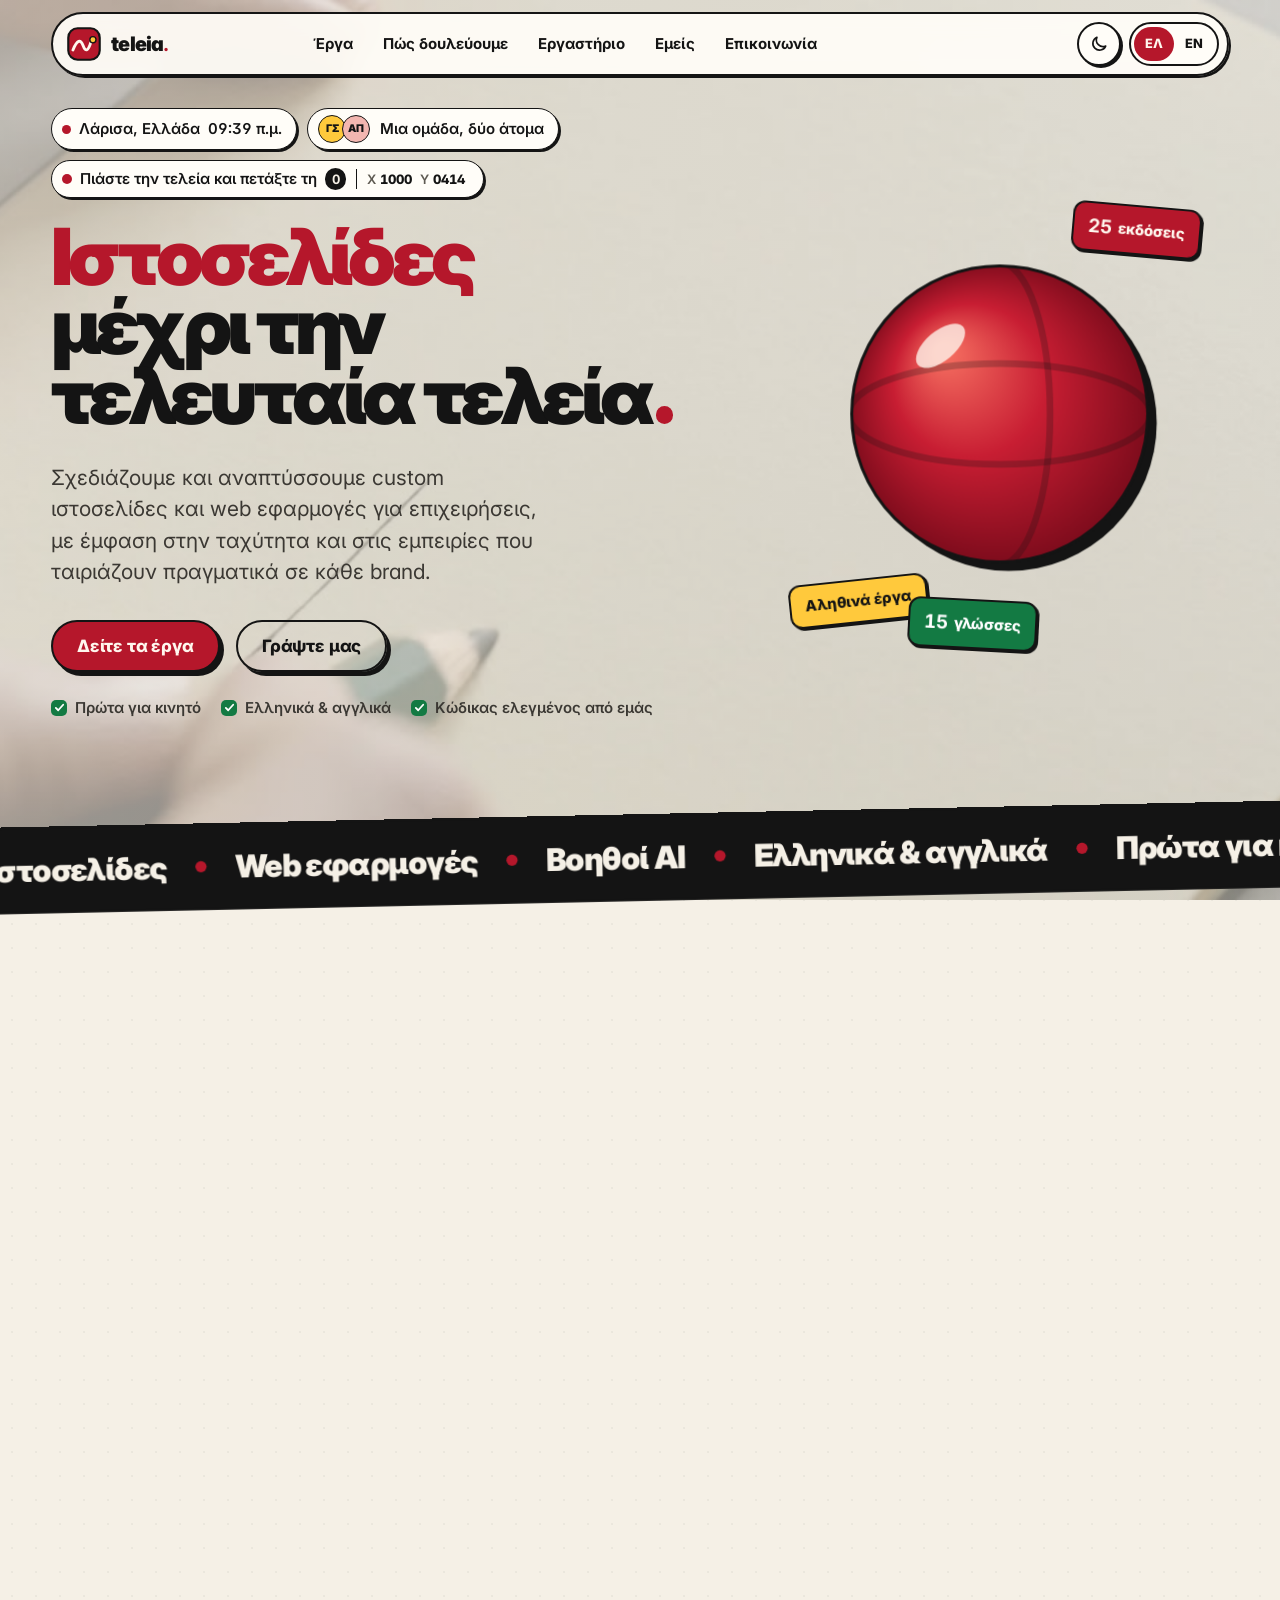
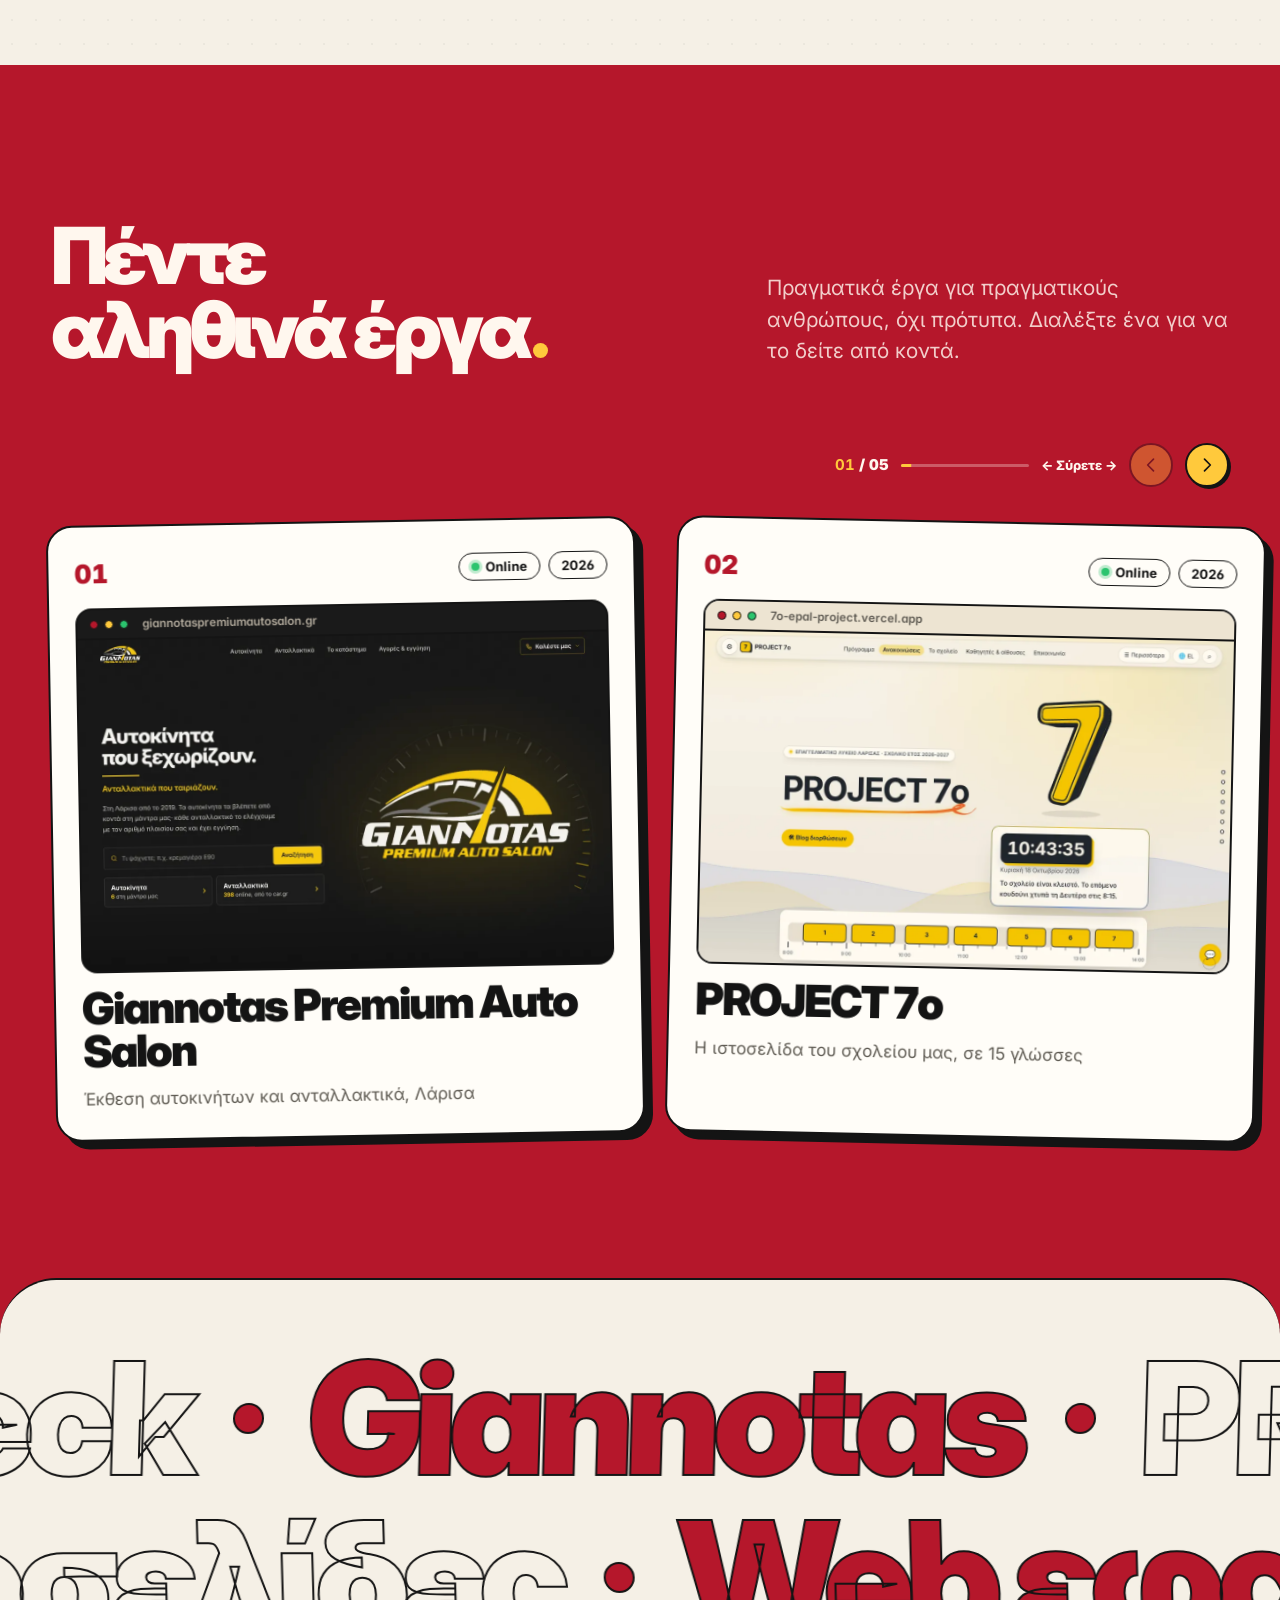
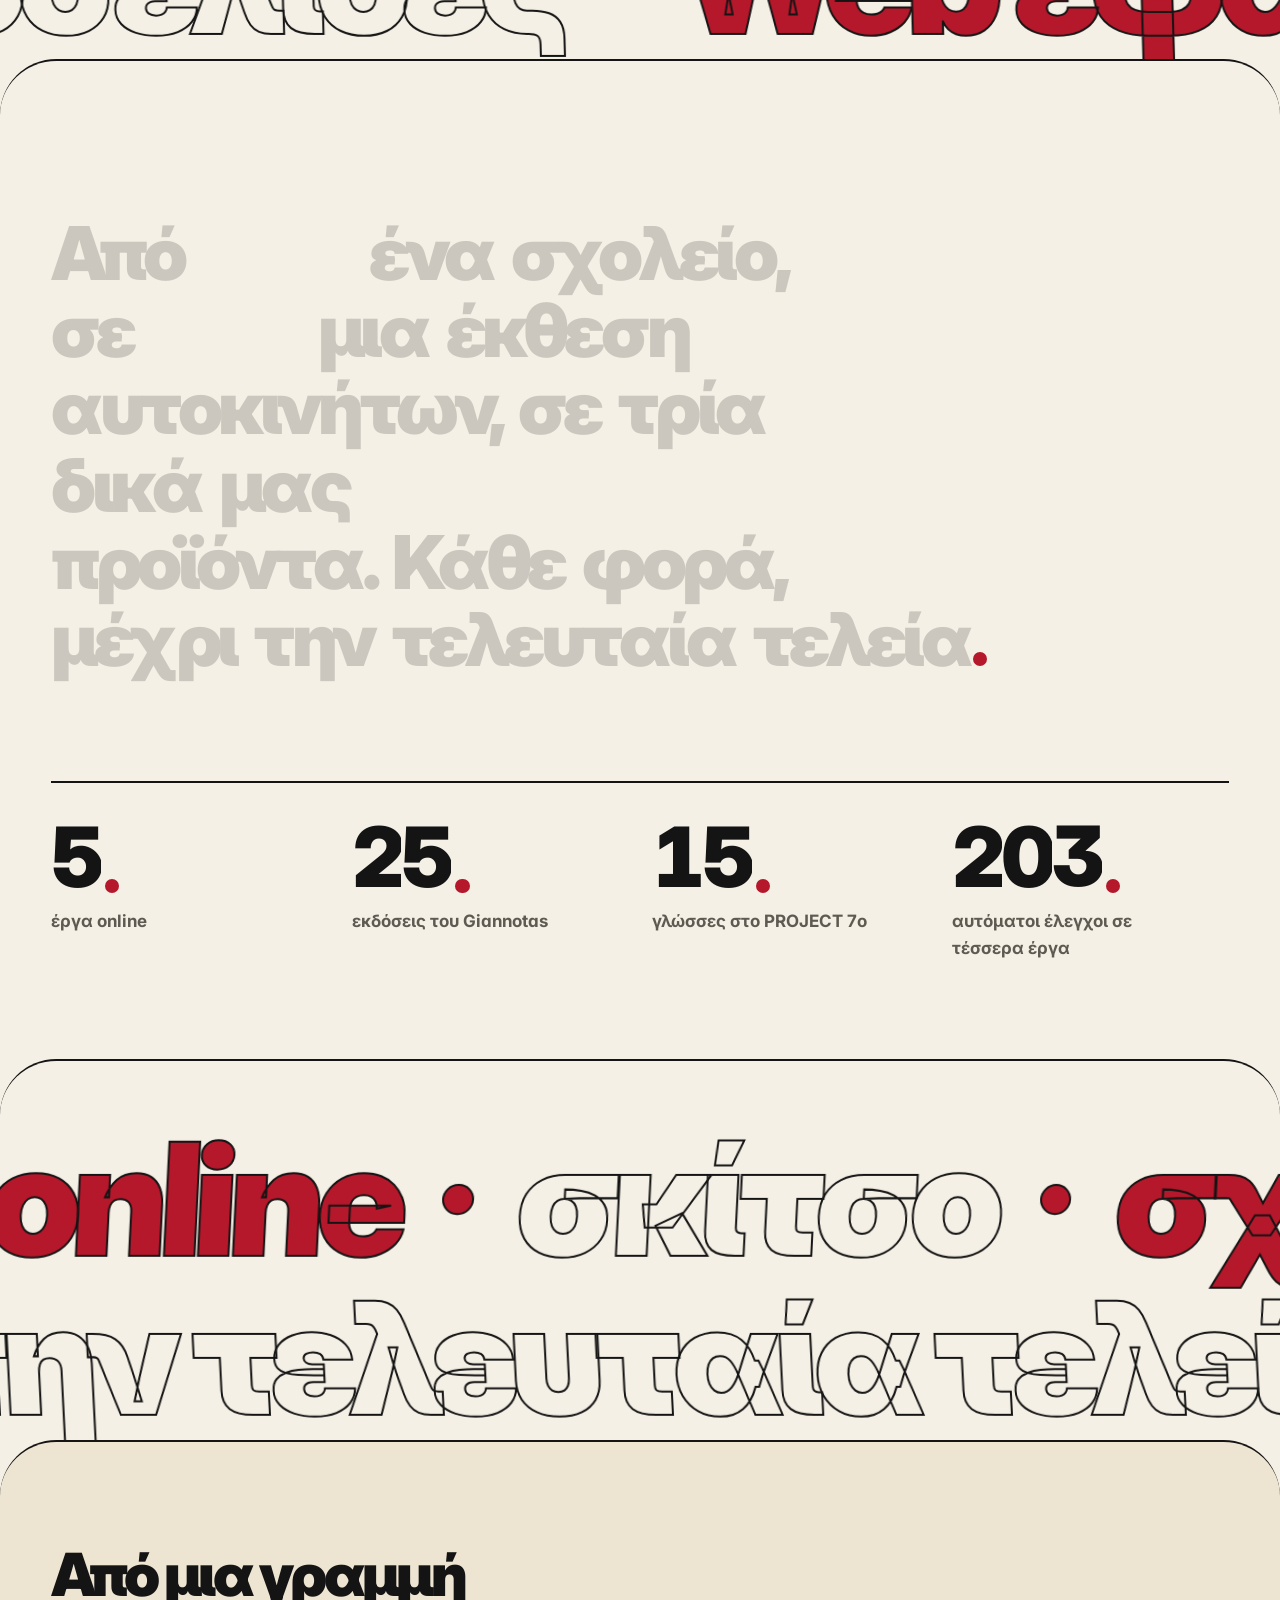
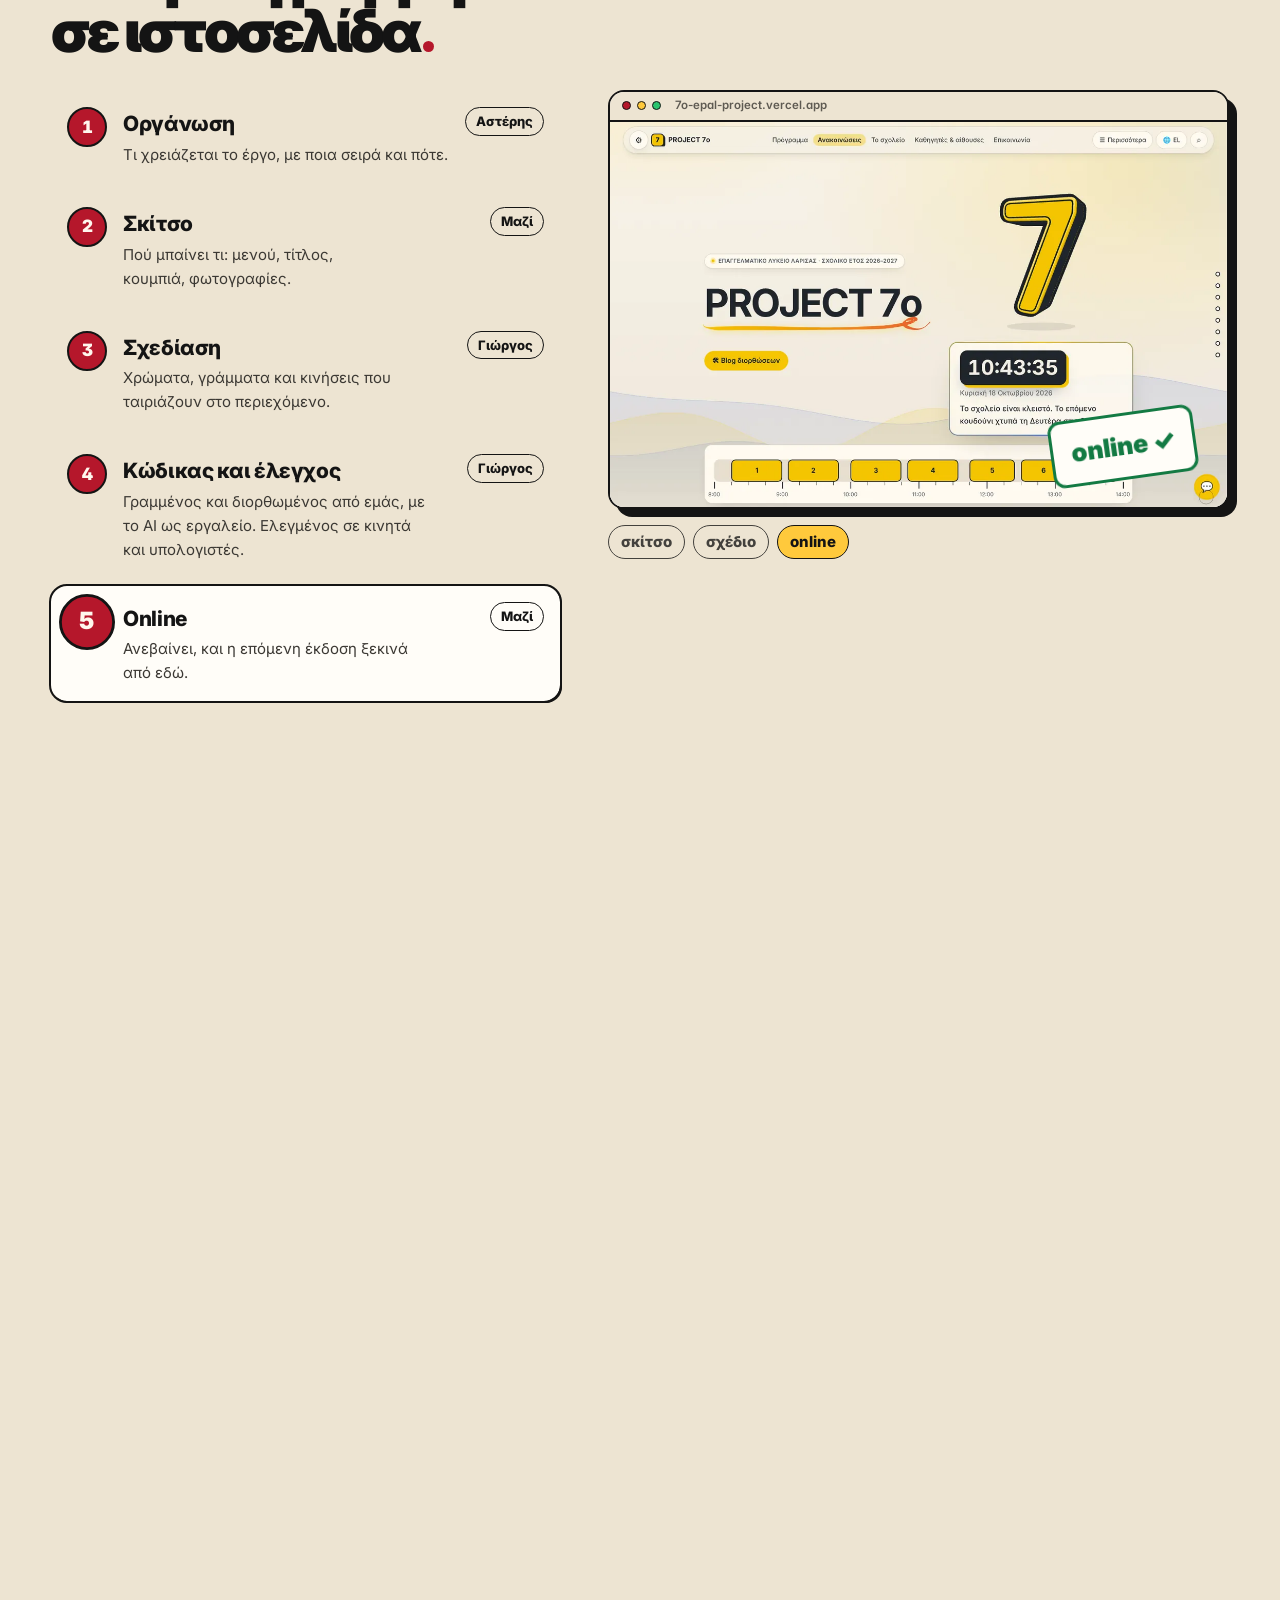
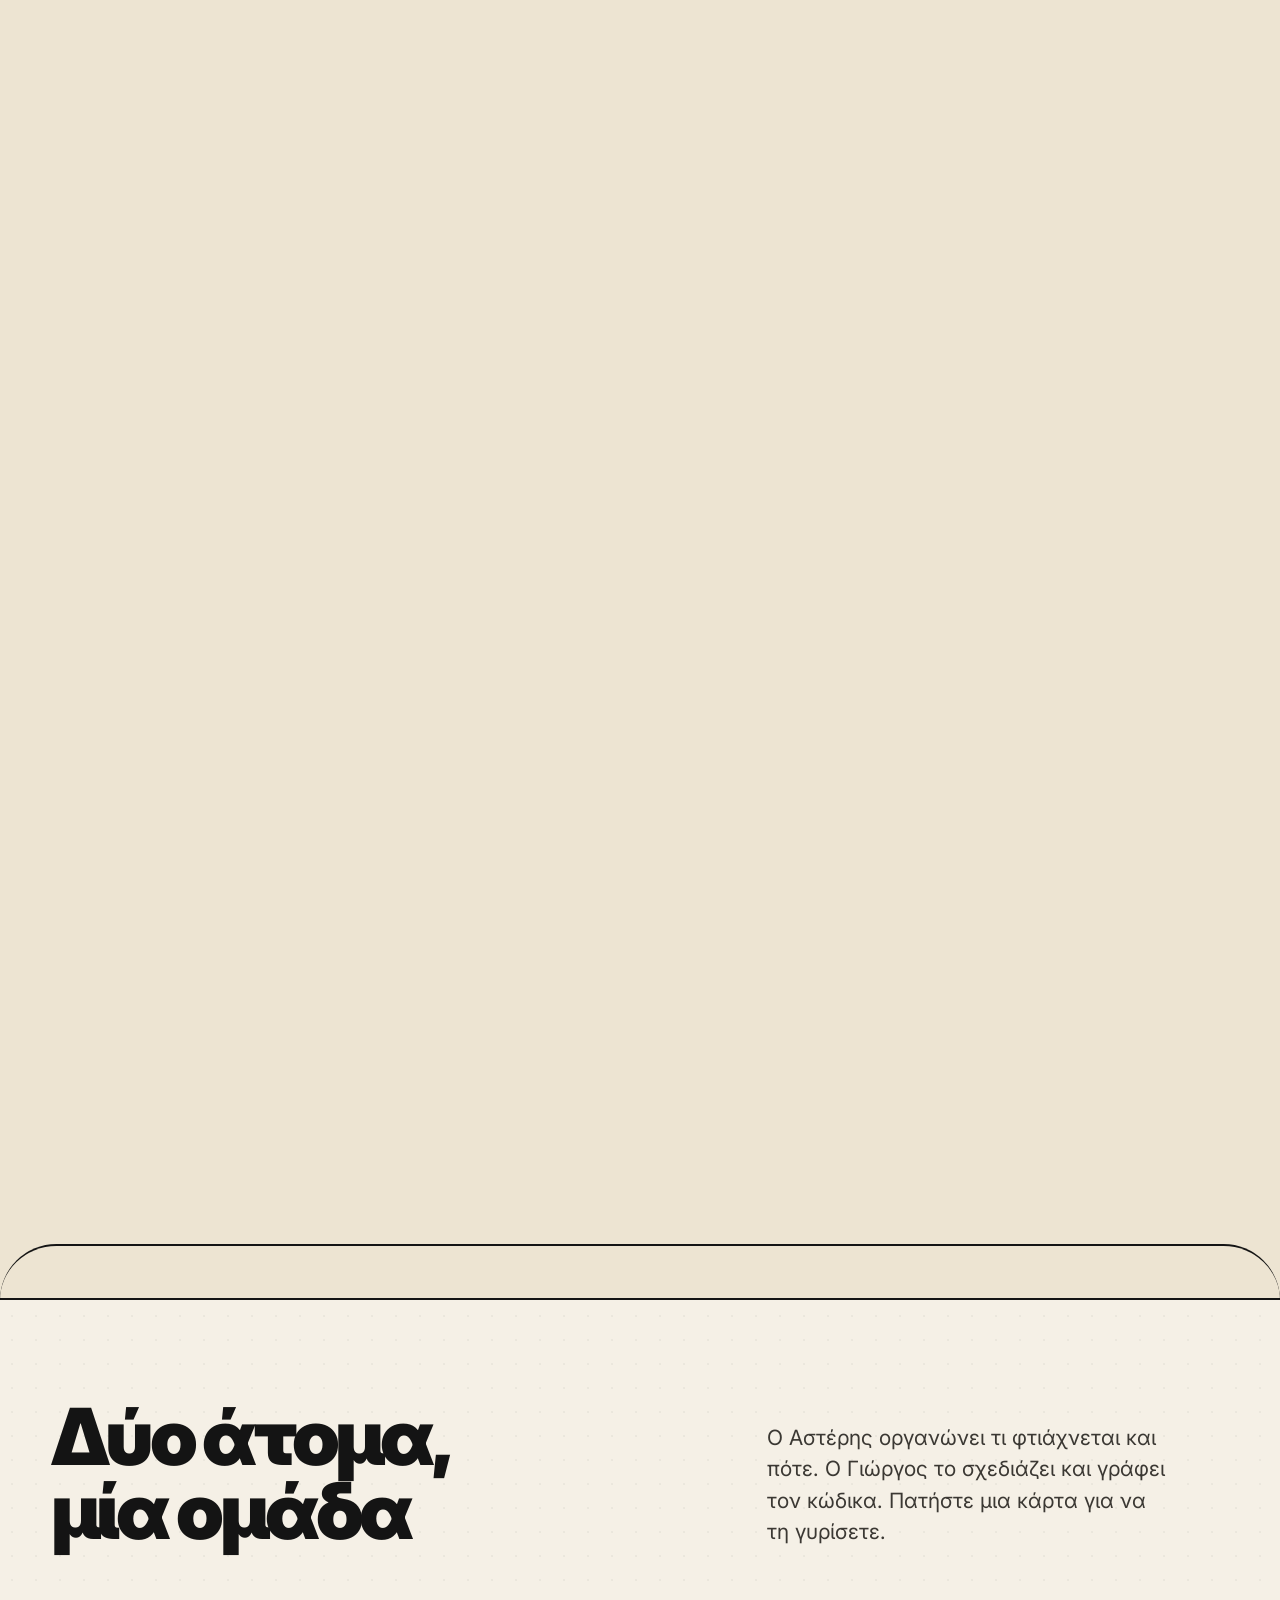
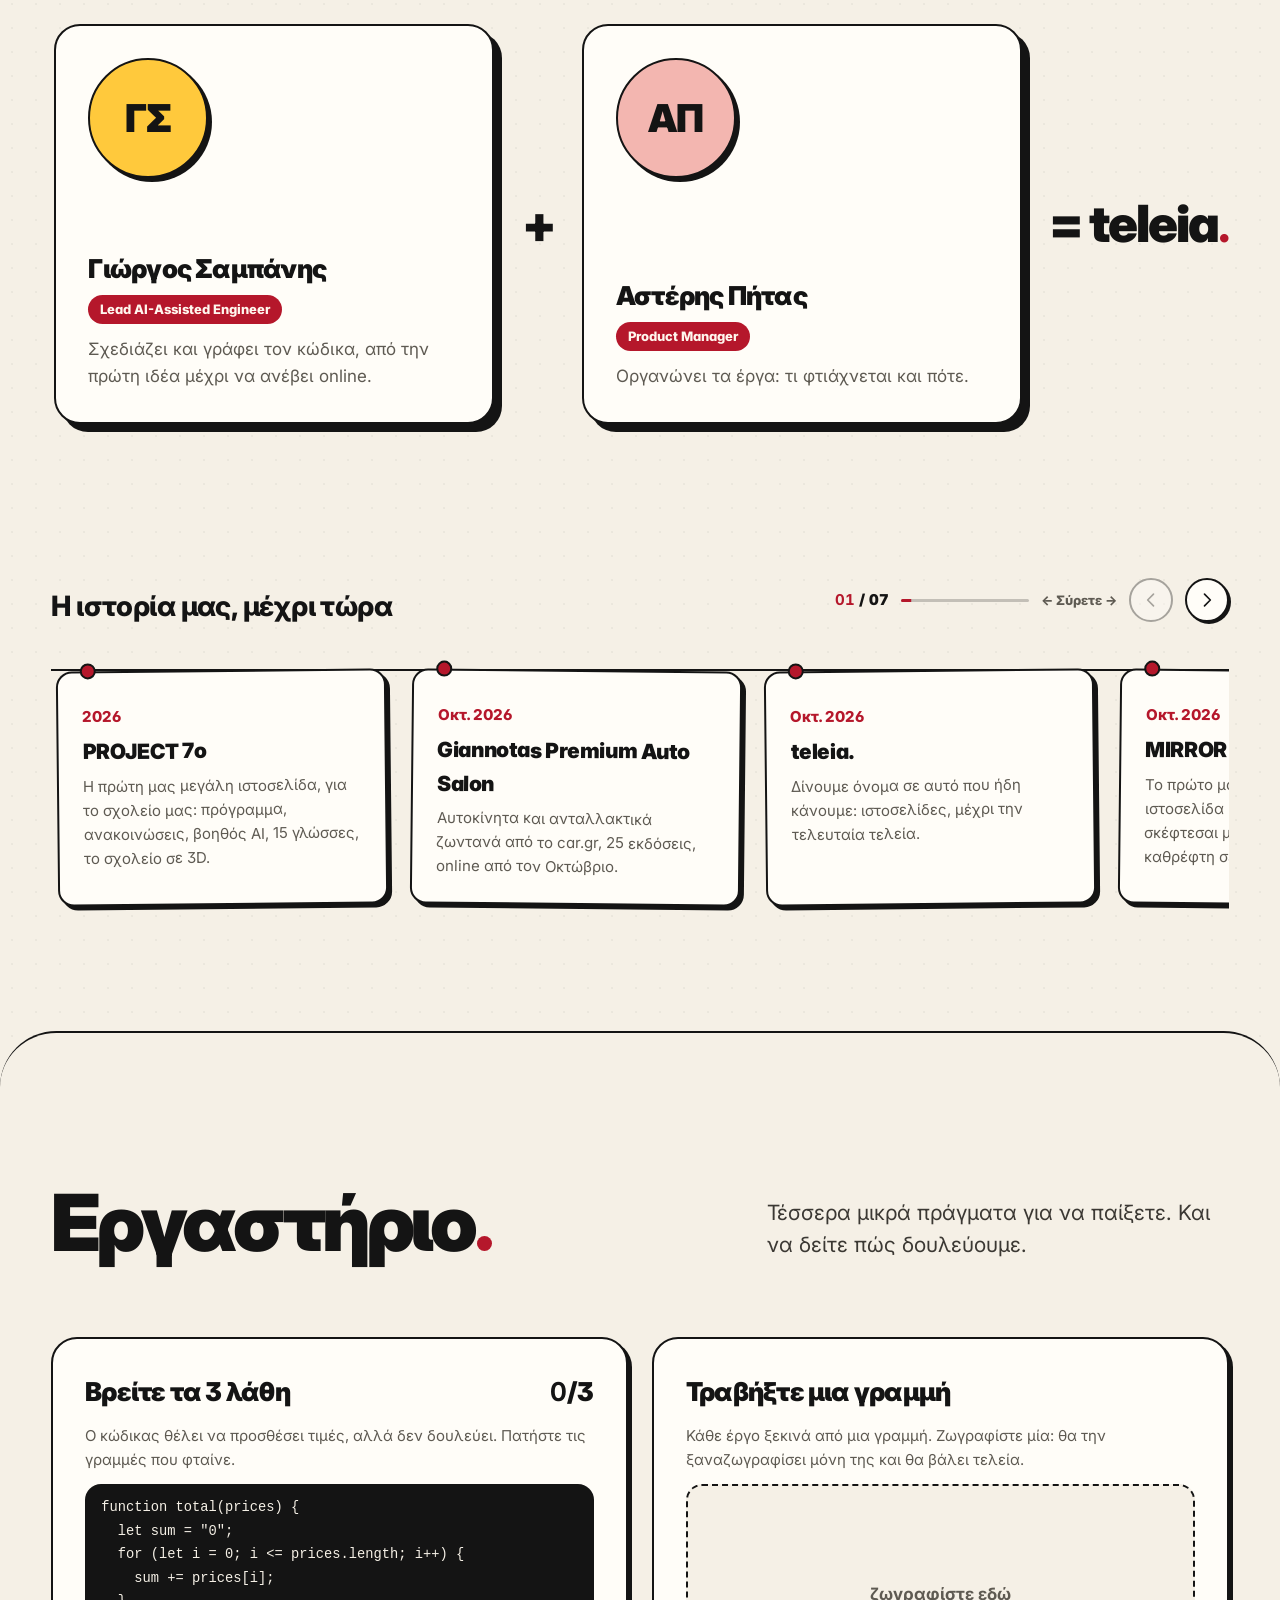
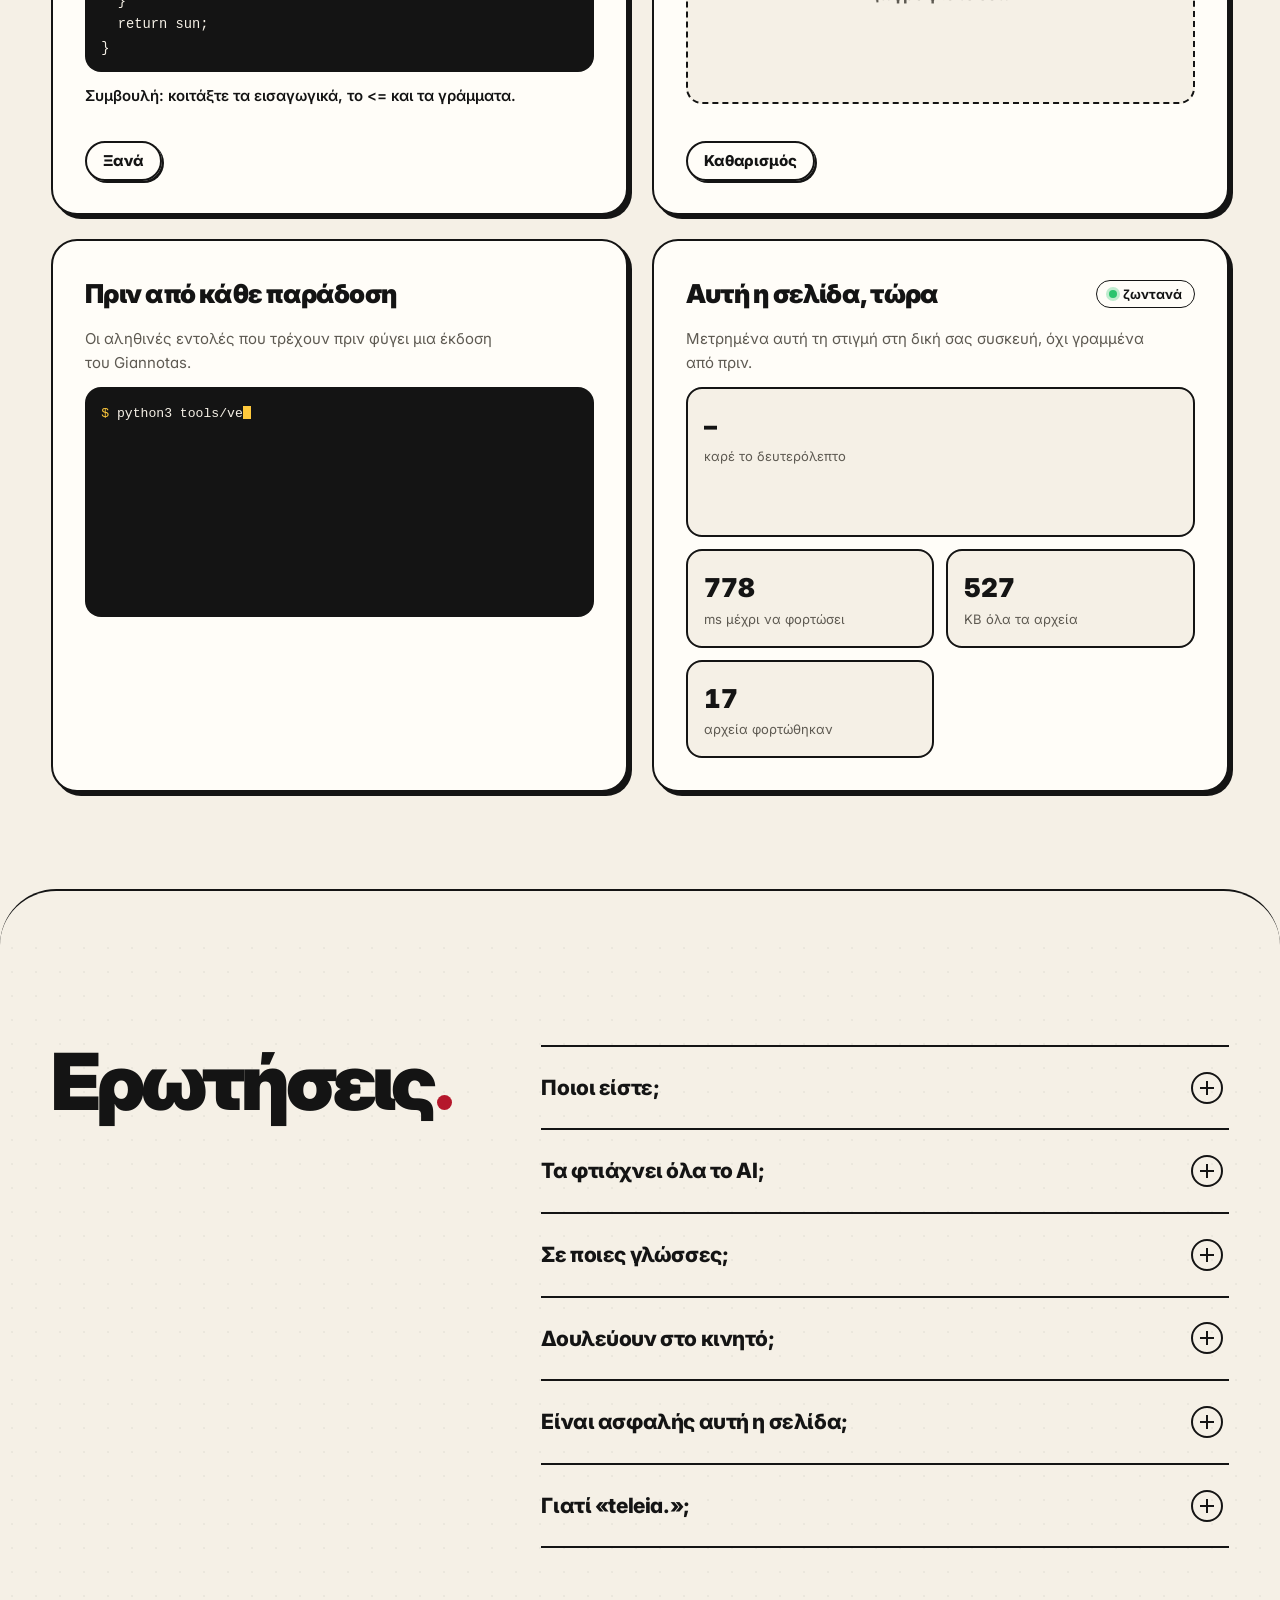
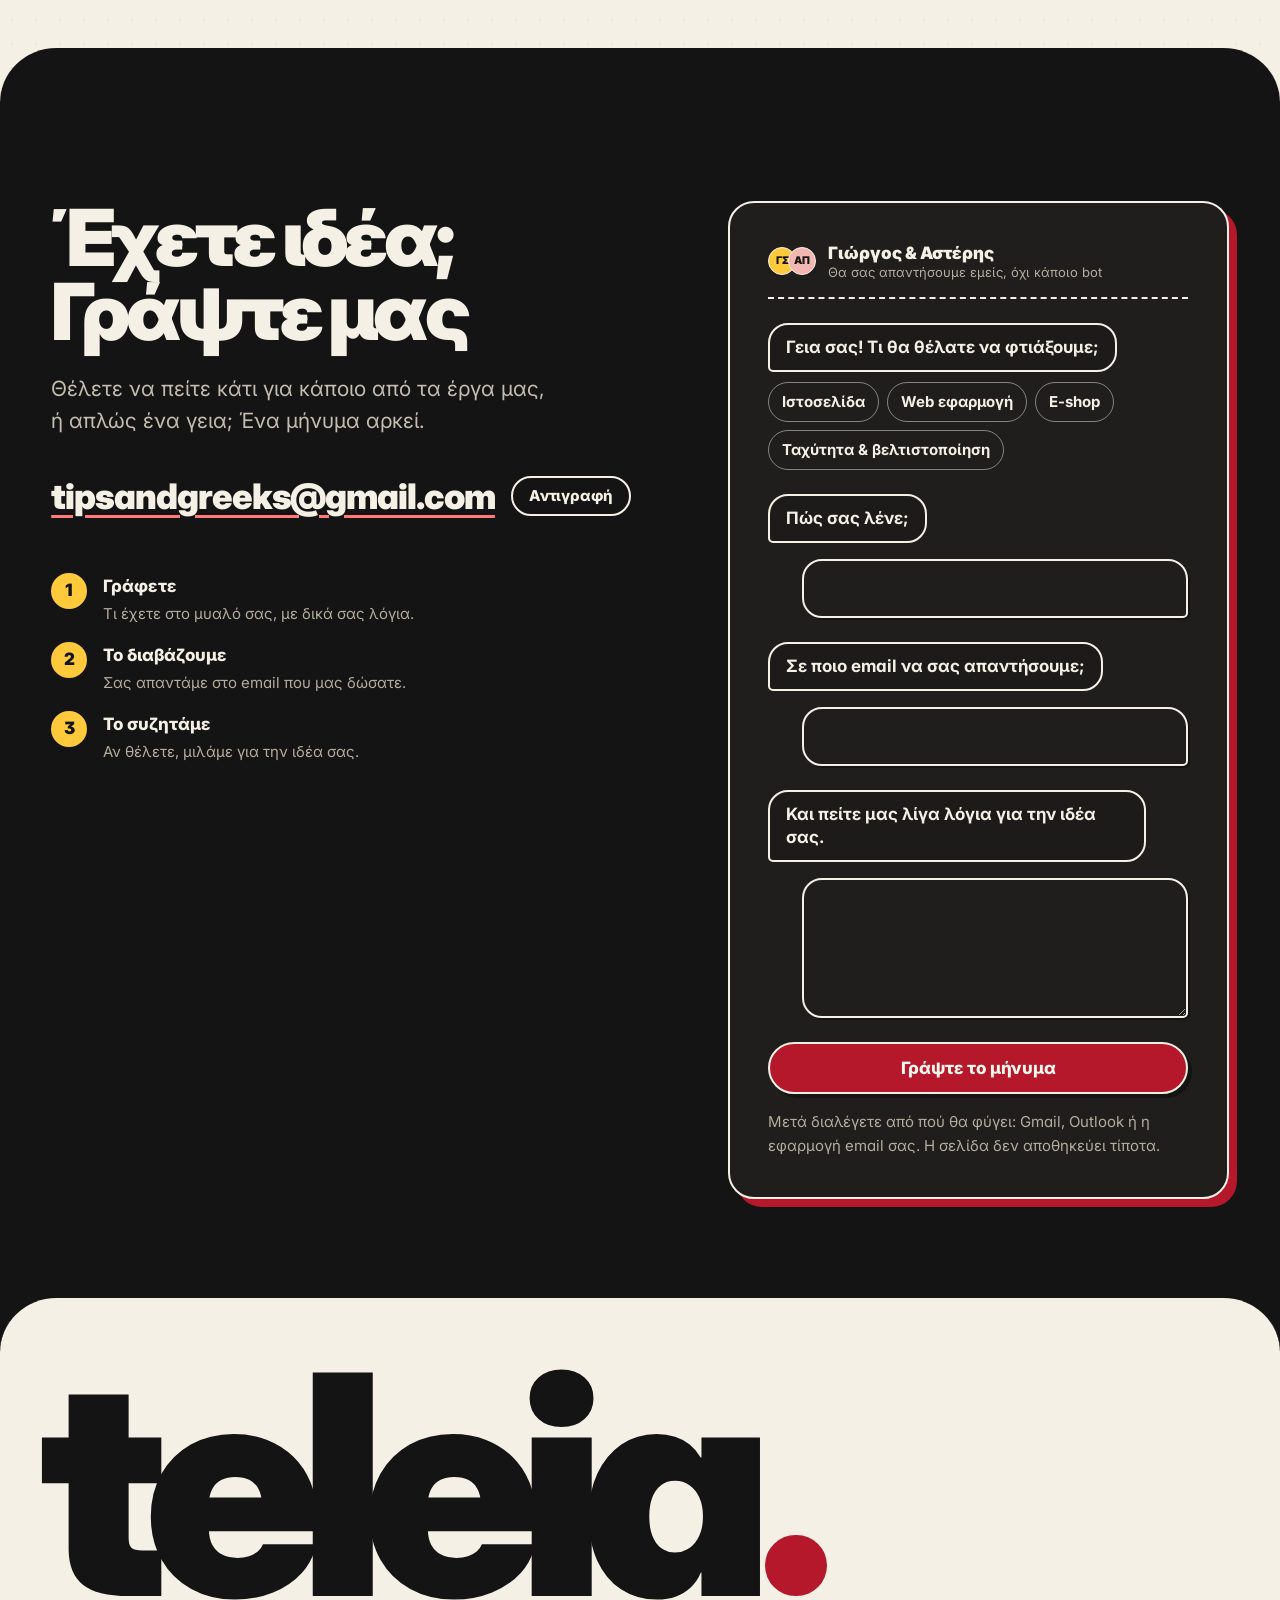
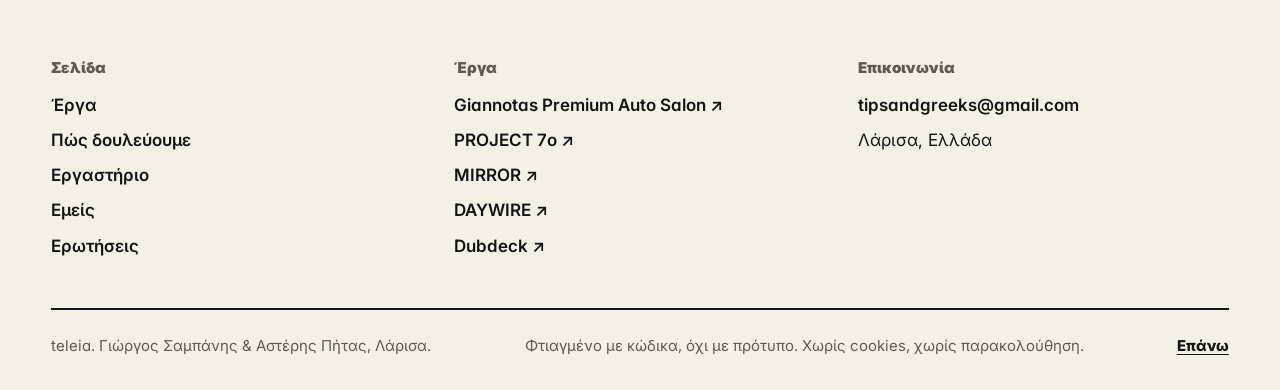
==== commit 923ab686: "Add Dubdeck to the projects Dubdeck joins the other four projects the same way they are shown: - a f" ====
--- a/portfolio/index.html
+++ b/portfolio/index.html
@@ -4,7 +4,7 @@
 <meta charset="utf-8">
 <meta name="viewport" content="width=device-width,initial-scale=1,viewport-fit=cover">
 <title data-t="metaTitle">teleia. — Ιστοσελίδες μέχρι την τελευταία τελεία · Γιώργος Σαμπάνης &amp; Αστέρης Πήτας</title>
-<meta name="description" data-ta="content:metaDesc" content="Το portfolio του Γιώργου Σαμπάνη και του Αστέρη Πήτα: ιστοσελίδες και web εφαρμογές από τη Λάρισα. Δείτε το Giannotas Premium Auto Salon, το PROJECT 7ο, το MIRROR και το DAYWIRE.">
+<meta name="description" data-ta="content:metaDesc" content="Το portfolio του Γιώργου Σαμπάνη και του Αστέρη Πήτα: ιστοσελίδες και web εφαρμογές από τη Λάρισα. Δείτε το Giannotas Premium Auto Salon, το PROJECT 7ο, το MIRROR, το DAYWIRE και το Dubdeck.">
 <meta name="theme-color" content="#F5F0E6">
 <link rel="icon" href="assets/img/icon.svg" type="image/svg+xml">
 <link rel="apple-touch-icon" href="assets/img/apple-touch-icon.png">
@@ -124,10 +124,10 @@
   <section class="sec work" id="work" aria-labelledby="workTitle">
     <div class="wrap">
       <div class="sec-head">
-        <h2 class="h2" id="workTitle"><span class="words" data-t="workTitle">Τέσσερα αληθινά έργα</span><span class="stop" data-stop aria-hidden="true"></span></h2>
+        <h2 class="h2" id="workTitle"><span class="words" data-t="workTitle">Πέντε αληθινά έργα</span><span class="stop" data-stop aria-hidden="true"></span></h2>
         <p class="lead" data-t="workLead">Πραγματικά έργα για πραγματικούς ανθρώπους, όχι πρότυπα. Διαλέξτε ένα για να το δείτε από κοντά.</p>
       </div>
-      <!-- the four projects as a deck of big cards: a plain scrolling row (swipe, trackpad, arrow keys), plus a
+      <!-- the five projects as a deck of big cards: a plain scrolling row (swipe, trackpad, arrow keys), plus a
            counter, a bar, two buttons and dragging with the mouse -->
       <div class="deck-tools slider-tools">
         <span class="slider-count num" aria-hidden="true"><b id="deckNow">01</b> / <span id="deckAll">04</span></span>
@@ -137,7 +137,7 @@
         <button class="icon-btn" type="button" id="deckNext" data-ta="aria-label:next" aria-label="Επόμενο"><svg viewBox="0 0 24 24" aria-hidden="true"><path d="M9 5l7 7-7 7"/></svg></button>
       </div>
     </div>
-    <ol class="deck" id="deck" tabindex="0" data-ta="aria-label:deckAria" aria-label="Τα τέσσερα έργα">
+    <ol class="deck" id="deck" tabindex="0" data-ta="aria-label:deckAria" aria-label="Τα πέντε έργα">
         <li class="card">
           <a class="card-in" href="erga.html#giannotas" data-cursor="cOpen">
             <span class="card-top"><span class="card-n num">01</span><span class="chip chip-live" data-t="live">Online</span><span class="chip">2026</span></span>
@@ -170,6 +170,14 @@
             <span class="card-what" data-t="ixD">Τι αλλάζει σήμερα στην πόλη σου, από τις επίσημες πηγές</span>
           </a>
         </li>
+        <li class="card">
+          <a class="card-in" href="erga.html#dubdeck" data-cursor="cOpen">
+            <span class="card-top"><span class="card-n num">05</span><span class="chip chip-live" data-t="live">Online</span><span class="chip">2026</span></span>
+            <span class="card-shot frame frame-browser frame-dark"><span class="frame-bar"><i></i><i></i><i></i><span>dubdeck.vercel.app</span></span><img src="assets/img/work/dubdeck.webp" width="1200" height="750" alt="" loading="lazy" draggable="false"></span>
+            <span class="card-name">Dubdeck</span>
+            <span class="card-what" data-t="ixDd">Ένα λεπτό στη σκηνή, ο δρόμος για το Spotify</span>
+          </a>
+        </li>
     </ol>
     <div class="wrap">
     </div>
@@ -177,7 +185,7 @@
 
   <!-- huge outlined words that slide sideways with the scroll and lean with its speed (only a picture) -->
   <div class="kin" aria-hidden="true">
-    <p class="kin-row" data-dir="1"><span>Giannotas</span><i></i><span class="kin-fill">PROJECT 7ο</span><i></i><span>MIRROR</span><i></i><span class="kin-fill">DAYWIRE</span><i></i><span>Giannotas</span><i></i><span class="kin-fill">PROJECT 7ο</span><i></i><span>MIRROR</span><i></i><span class="kin-fill">DAYWIRE</span><i></i><span>Giannotas</span><i></i><span class="kin-fill">PROJECT 7ο</span><i></i><span>MIRROR</span><i></i><span class="kin-fill">DAYWIRE</span><i></i></p>
+    <p class="kin-row" data-dir="1"><span>Giannotas</span><i></i><span class="kin-fill">PROJECT 7ο</span><i></i><span>MIRROR</span><i></i><span class="kin-fill">DAYWIRE</span><i></i><span>Dubdeck</span><i></i><span class="kin-fill">Giannotas</span><i></i><span>PROJECT 7ο</span><i></i><span class="kin-fill">MIRROR</span><i></i><span>DAYWIRE</span><i></i><span class="kin-fill">Dubdeck</span><i></i><span>Giannotas</span><i></i><span class="kin-fill">PROJECT 7ο</span><i></i><span>MIRROR</span><i></i><span class="kin-fill">DAYWIRE</span><i></i><span>Dubdeck</span><i></i></p>
     <p class="kin-row" data-dir="-1"><span data-t="mq1">Ιστοσελίδες</span><i></i><span class="kin-fill" data-t="mq2">Web εφαρμογές</span><i></i><span data-t="mq3">Βοηθοί AI</span><i></i><span class="kin-fill" data-t="mq7">Λάρισα</span><i></i><span data-t="mq1">Ιστοσελίδες</span><i></i><span class="kin-fill" data-t="mq2">Web εφαρμογές</span><i></i><span data-t="mq3">Βοηθοί AI</span><i></i><span class="kin-fill" data-t="mq7">Λάρισα</span><i></i><span data-t="mq1">Ιστοσελίδες</span><i></i><span class="kin-fill" data-t="mq2">Web εφαρμογές</span><i></i><span data-t="mq3">Βοηθοί AI</span><i></i><span class="kin-fill" data-t="mq7">Λάρισα</span><i></i></p>
   </div>
 
@@ -188,15 +196,15 @@
       <p class="stmt">
         <span data-t="sm1">Από</span> <span class="stmt-img"><img src="assets/img/work/project7.webp" width="1200" height="750" alt="" loading="lazy"></span> <span data-t="sm2">ένα σχολείο,</span>
         <span data-t="sm3">σε</span> <span class="stmt-img"><img src="assets/img/work/giannotas.webp" width="1200" height="750" alt="" loading="lazy"></span> <span data-t="sm4">μια έκθεση αυτοκινήτων,</span>
-        <span data-t="sm5">σε δύο δικά μας</span> <span class="stmt-img"><img src="assets/img/work/mirror.webp" width="1200" height="750" alt="" loading="lazy"></span><span class="stmt-img"><img src="assets/img/work/daywire.webp" width="1200" height="750" alt="" loading="lazy"></span> <span data-t="sm6">προϊόντα.</span>
+        <span data-t="sm5">σε τρία δικά μας</span> <span class="stmt-img"><img src="assets/img/work/mirror.webp" width="1200" height="750" alt="" loading="lazy"></span><span class="stmt-img"><img src="assets/img/work/daywire.webp" width="1200" height="750" alt="" loading="lazy"></span><span class="stmt-img"><img src="assets/img/work/dubdeck.webp" width="1200" height="750" alt="" loading="lazy"></span> <span data-t="sm6">προϊόντα.</span>
         <span data-t="sm7">Κάθε φορά, μέχρι την τελευταία τελεία</span><span class="stop" data-stop aria-hidden="true"></span>
       </p>
       <!-- the numbers roll like an odometer; the real figure is in the .sr text, the rolling digits are only a picture -->
       <ul class="odo">
-        <li><b class="odo-num num" data-odo="4" aria-hidden="true">4</b><span class="sr">4</span><span data-t="od1">έργα online</span></li>
+        <li><b class="odo-num num" data-odo="5" aria-hidden="true">5</b><span class="sr">5</span><span data-t="od1">έργα online</span></li>
         <li><b class="odo-num num" data-odo="25" aria-hidden="true">25</b><span class="sr">25</span><span data-t="od2">εκδόσεις του Giannotas</span></li>
         <li><b class="odo-num num" data-odo="15" aria-hidden="true">15</b><span class="sr">15</span><span data-t="od3">γλώσσες στο PROJECT 7ο</span></li>
-        <li><b class="odo-num num" data-odo="152" aria-hidden="true">152</b><span class="sr">152</span><span data-t="od4">αυτόματοι έλεγχοι σε τρία έργα</span></li>
+        <li><b class="odo-num num" data-odo="203" aria-hidden="true">203</b><span class="sr">203</span><span data-t="od4">αυτόματοι έλεγχοι σε τέσσερα έργα</span></li>
       </ul>
     </div>
   </section>
@@ -312,6 +320,7 @@
           <li><time data-t="syOct">Οκτ. 2026</time><b>teleia.</b><span data-t="sy3">Δίνουμε όνομα σε αυτό που ήδη κάνουμε: ιστοσελίδες, μέχρι την τελευταία τελεία.</span></li>
           <li><time data-t="syOct">Οκτ. 2026</time><b>MIRROR</b><span data-t="sy5">Το πρώτο μας δικό προϊόν: μια ιστοσελίδα με εφαρμογή για να σκέφτεσαι μια απόφαση, με υγρό καθρέφτη σε WebGL.</span></li>
           <li><time data-t="syOct">Οκτ. 2026</time><b>DAYWIRE</b><span data-t="sy6">Τι αλλάζει σήμερα στη Λάρισα και σε άλλες πόλεις, σε έναν πίνακα με πτερύγια σαν των σταθμών. Μόνο από επίσημες πηγές.</span></li>
+          <li><time data-t="syNov">Νοε. 2026</time><b>Dubdeck</b><span data-t="sy7">Δικό μας προϊόν για νέα μουσική: δείγματα ενός λεπτού σε μια κοινή σκηνή, μια εβδομαδιαία αφίσα και ο δρόμος για το Spotify.</span></li>
           <li class="story-next"><time data-t="syNext">Επόμενο</time><b data-t="sy4h">Το επόμενο έργο</b><span data-t="sy4">Εδώ θα μπει η επόμενη γραμμή.</span></li>
         </ol>
       </div>
@@ -441,7 +450,7 @@
     <p class="ftr-word" aria-hidden="true">teleia<span class="stop" data-stop="footer"></span></p>
     <div class="ftr-cols">
       <div><p class="ftr-h" data-t="fPage">Σελίδα</p><a href="#work" data-t="navWork">Έργα</a><a href="#process" data-t="navProcess">Πώς δουλεύουμε</a><a href="#lab" data-t="navLab">Εργαστήριο</a><a href="#team" data-t="navTeam">Εμείς</a><a href="#faq" data-t="fFaq">Ερωτήσεις</a></div>
-      <div><p class="ftr-h" data-t="navWork">Έργα</p><a href="https://www.giannotaspremiumautosalon.gr/" target="_blank" rel="noopener">Giannotas Premium Auto Salon ↗</a><a href="https://7o-epal-project.vercel.app/" target="_blank" rel="noopener">PROJECT 7ο ↗</a><a href="https://projectmirror.vercel.app/" target="_blank" rel="noopener">MIRROR ↗</a><a href="https://daywireproject.vercel.app/" target="_blank" rel="noopener">DAYWIRE ↗</a></div>
+      <div><p class="ftr-h" data-t="navWork">Έργα</p><a href="https://www.giannotaspremiumautosalon.gr/" target="_blank" rel="noopener">Giannotas Premium Auto Salon ↗</a><a href="https://7o-epal-project.vercel.app/" target="_blank" rel="noopener">PROJECT 7ο ↗</a><a href="https://projectmirror.vercel.app/" target="_blank" rel="noopener">MIRROR ↗</a><a href="https://daywireproject.vercel.app/" target="_blank" rel="noopener">DAYWIRE ↗</a><a href="https://dubdeck.vercel.app/" target="_blank" rel="noopener">Dubdeck ↗</a></div>
       <div><p class="ftr-h" data-t="navContact">Επικοινωνία</p><a href="mailto:tipsandgreeks@gmail.com">tipsandgreeks@gmail.com</a><span data-t="heroPlace">Λάρισα, Ελλάδα</span></div>
     </div>
     <div class="ftr-base">
--- a/portfolio/assets/css/sections.css
+++ b/portfolio/assets/css/sections.css
@@ -492,7 +492,7 @@
 .stmt-img{display:inline-block;width:1.9em;height:.8em;margin:0 .05em;vertical-align:-.06em;border:2px solid var(--line);border-radius:999px;overflow:hidden;background:var(--paper-2);box-shadow:var(--sh-sm)}
 .stmt-img img{width:100%;height:100%;object-fit:cover;object-position:top}
 /* a little crooked, each its own way (the sentence's children, in order) */
-.stmt > :nth-child(2){rotate:-4deg} .stmt > :nth-child(5){rotate:3deg} .stmt > :nth-child(8){rotate:-3deg} .stmt > :nth-child(9){rotate:5deg;margin-inline-start:-.35em}
+.stmt > :nth-child(2){rotate:-4deg} .stmt > :nth-child(5){rotate:3deg} .stmt > :nth-child(8){rotate:-3deg} .stmt > :nth-child(9){rotate:5deg;margin-inline-start:-.35em} .stmt > :nth-child(10){rotate:-2deg;margin-inline-start:-.35em}
 .odo{display:grid;grid-template-columns:repeat(auto-fit,minmax(min(100%,220px),1fr));gap:var(--s6) var(--s5);margin-top:clamp(56px,8vw,112px);padding-top:var(--s6);border-top:2px solid var(--line)}
 .odo li{display:grid;align-content:start;gap:10px}
 .odo li > span:not(.sr){max-width:22ch;color:var(--mute);font-weight:700}
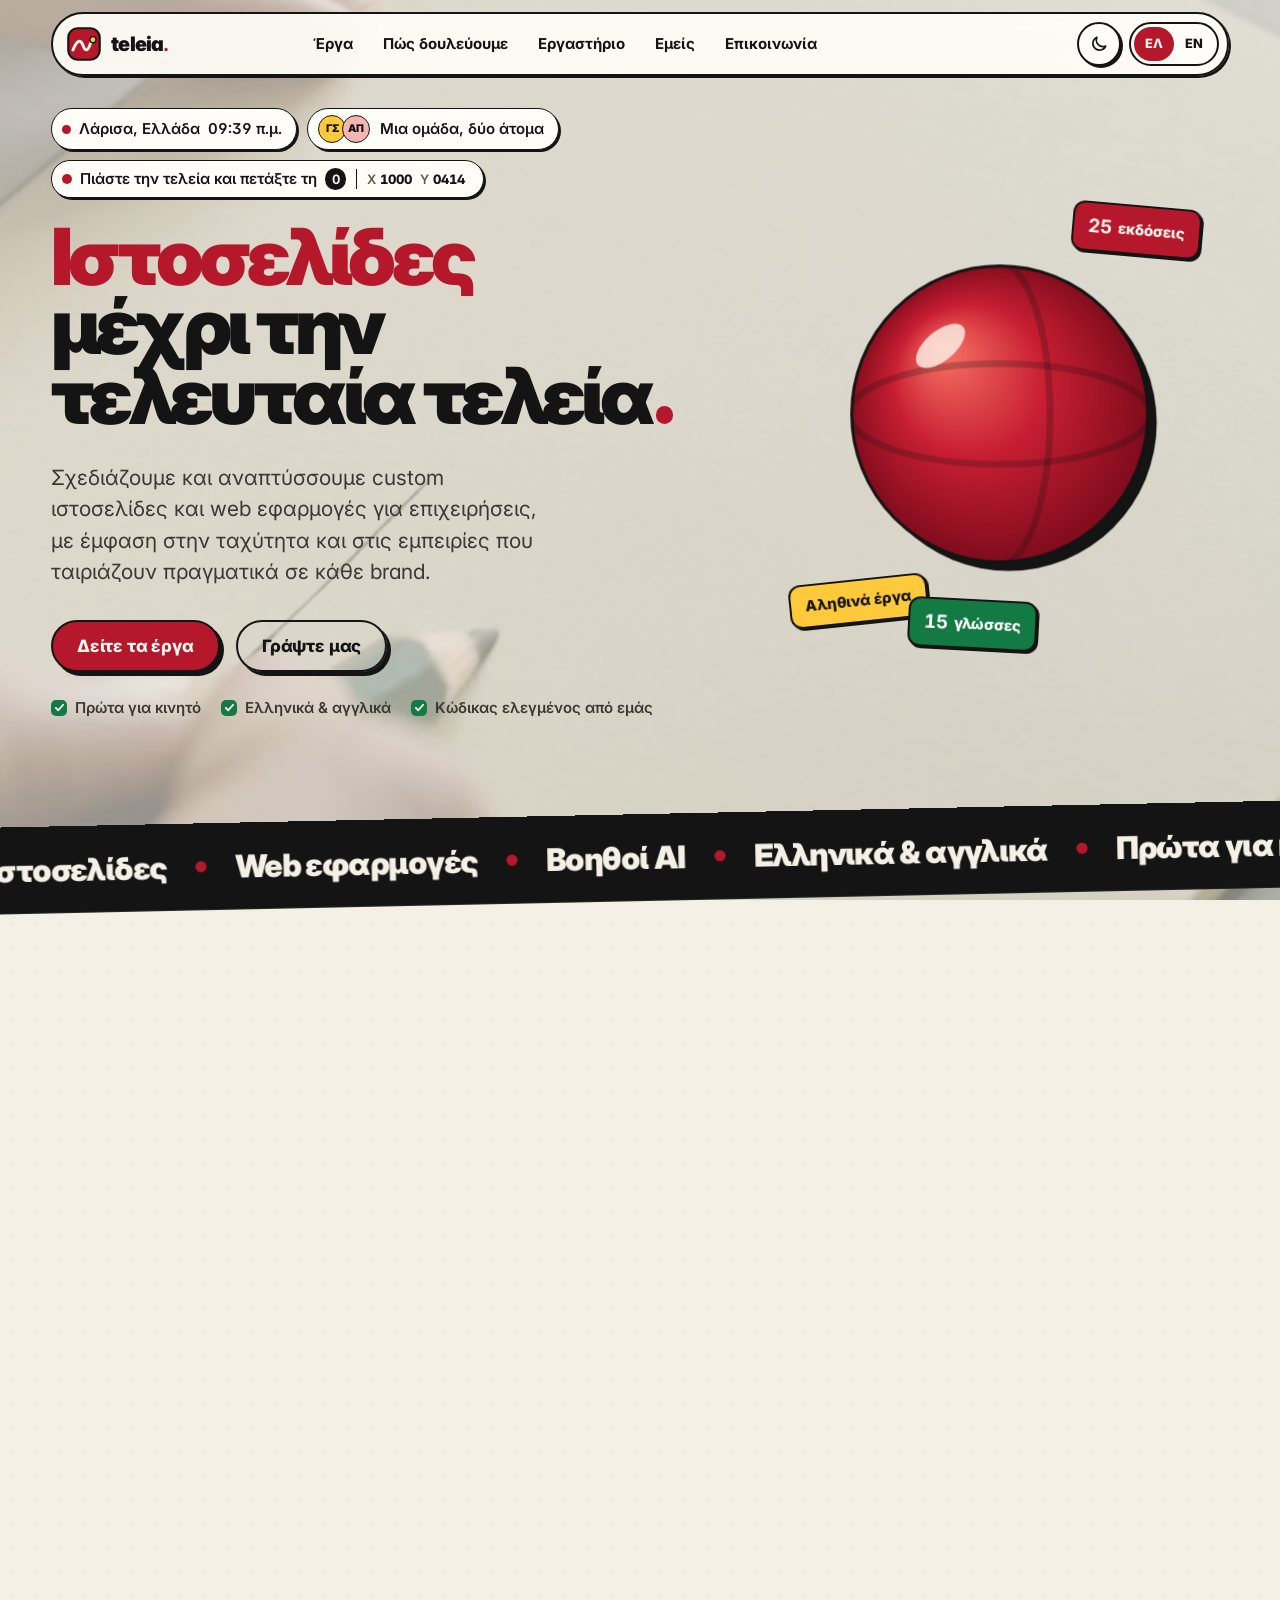
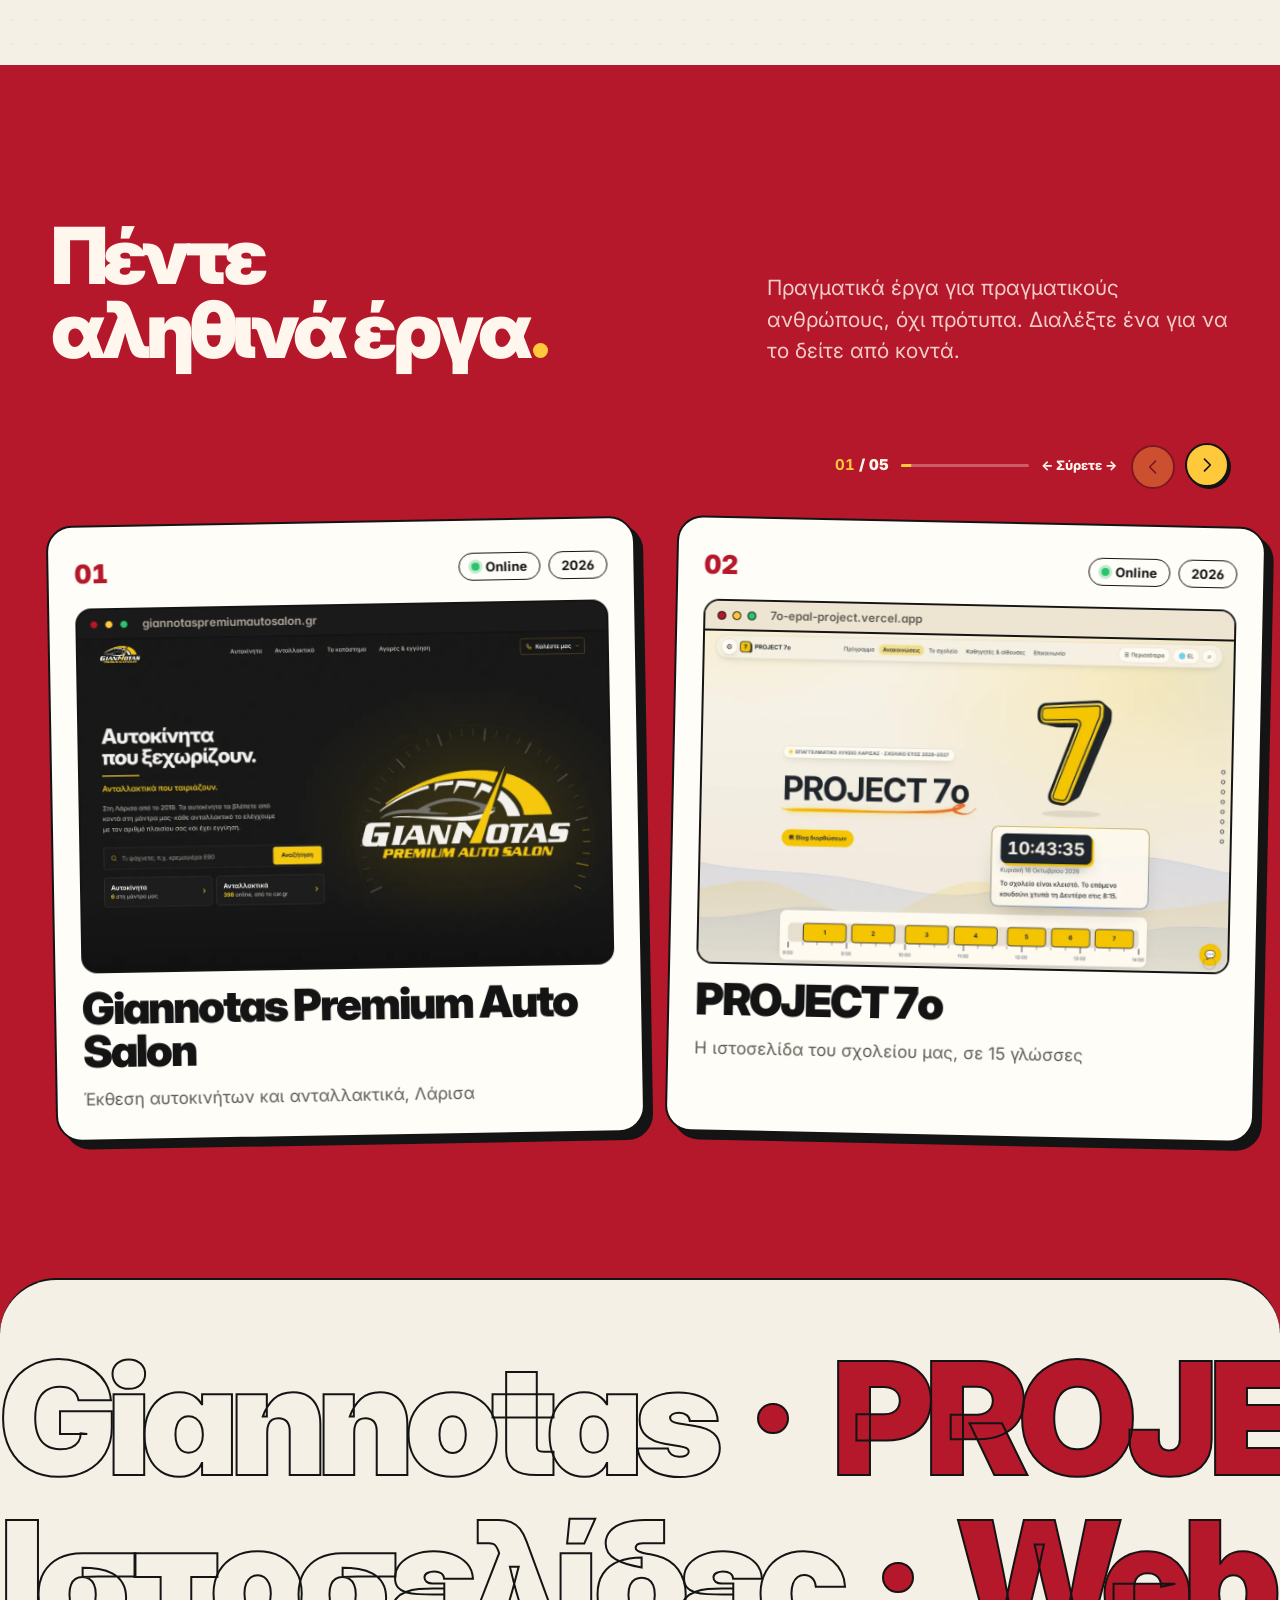
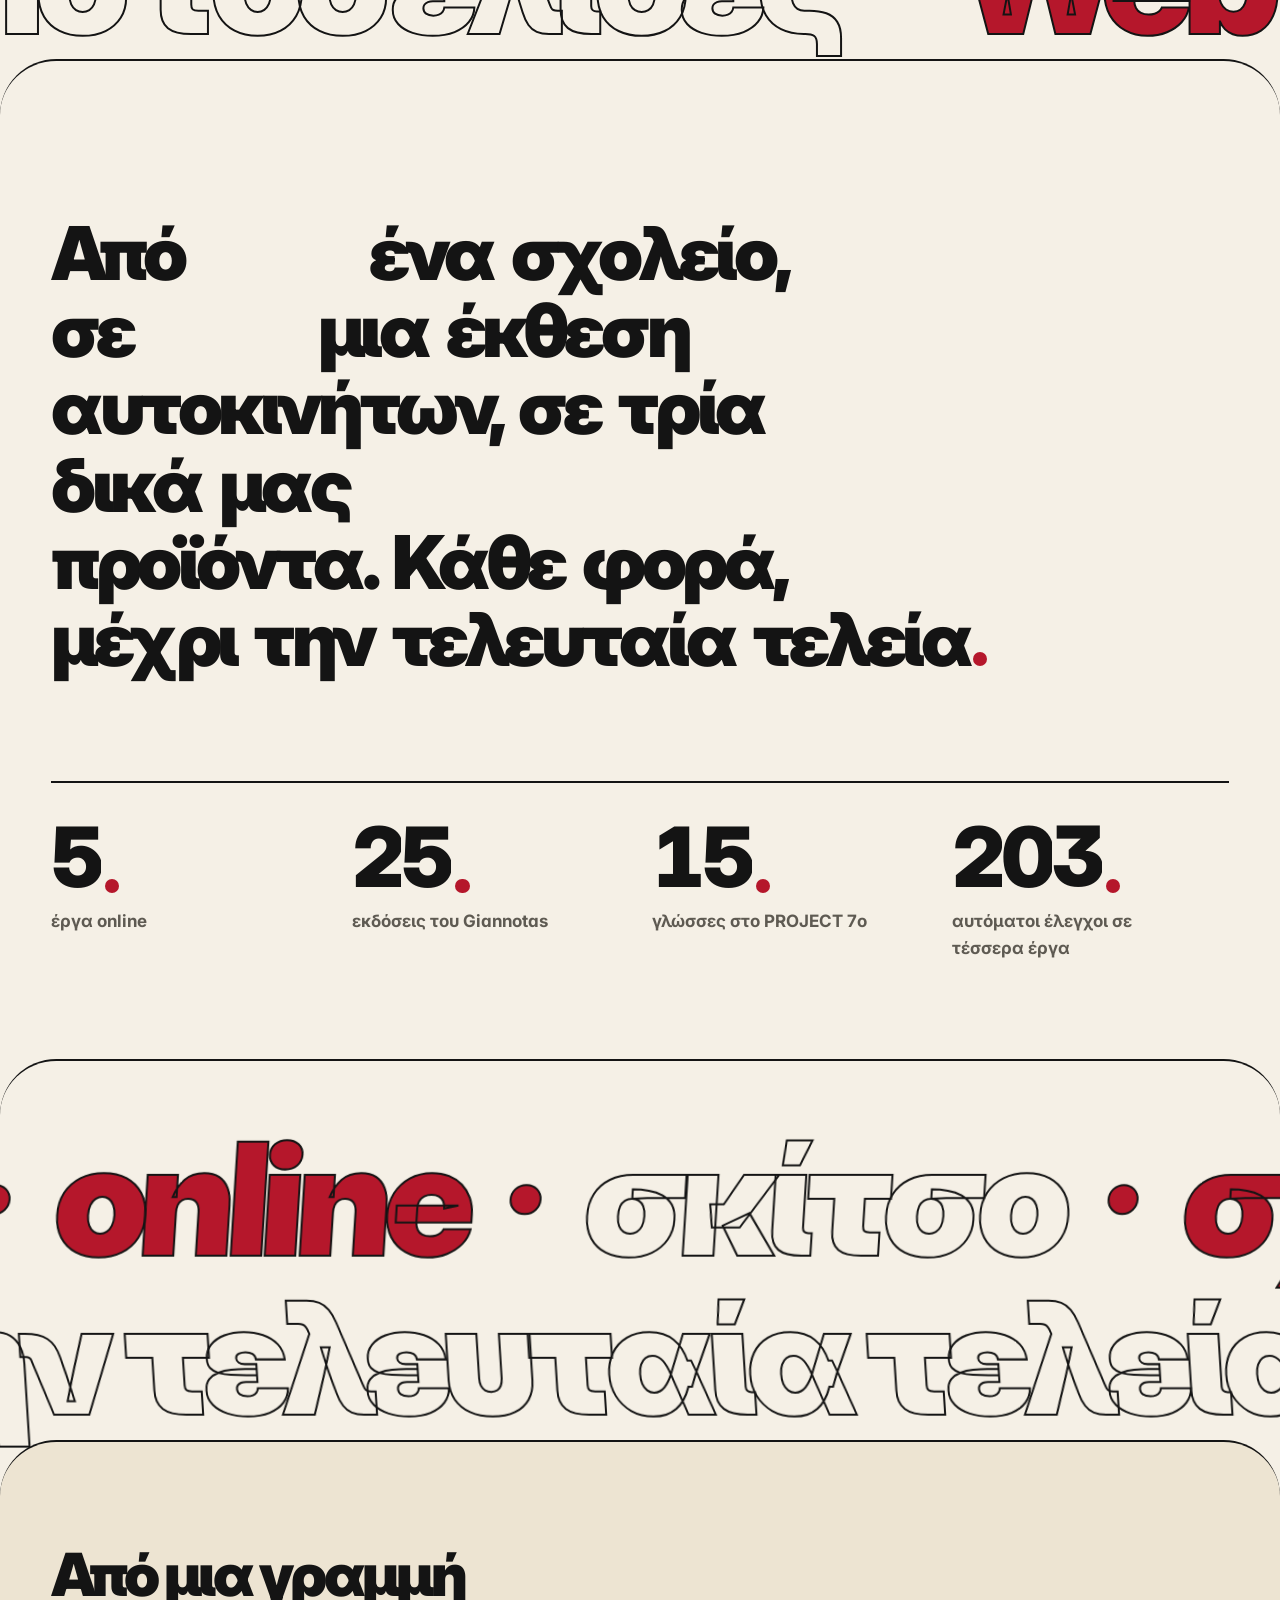
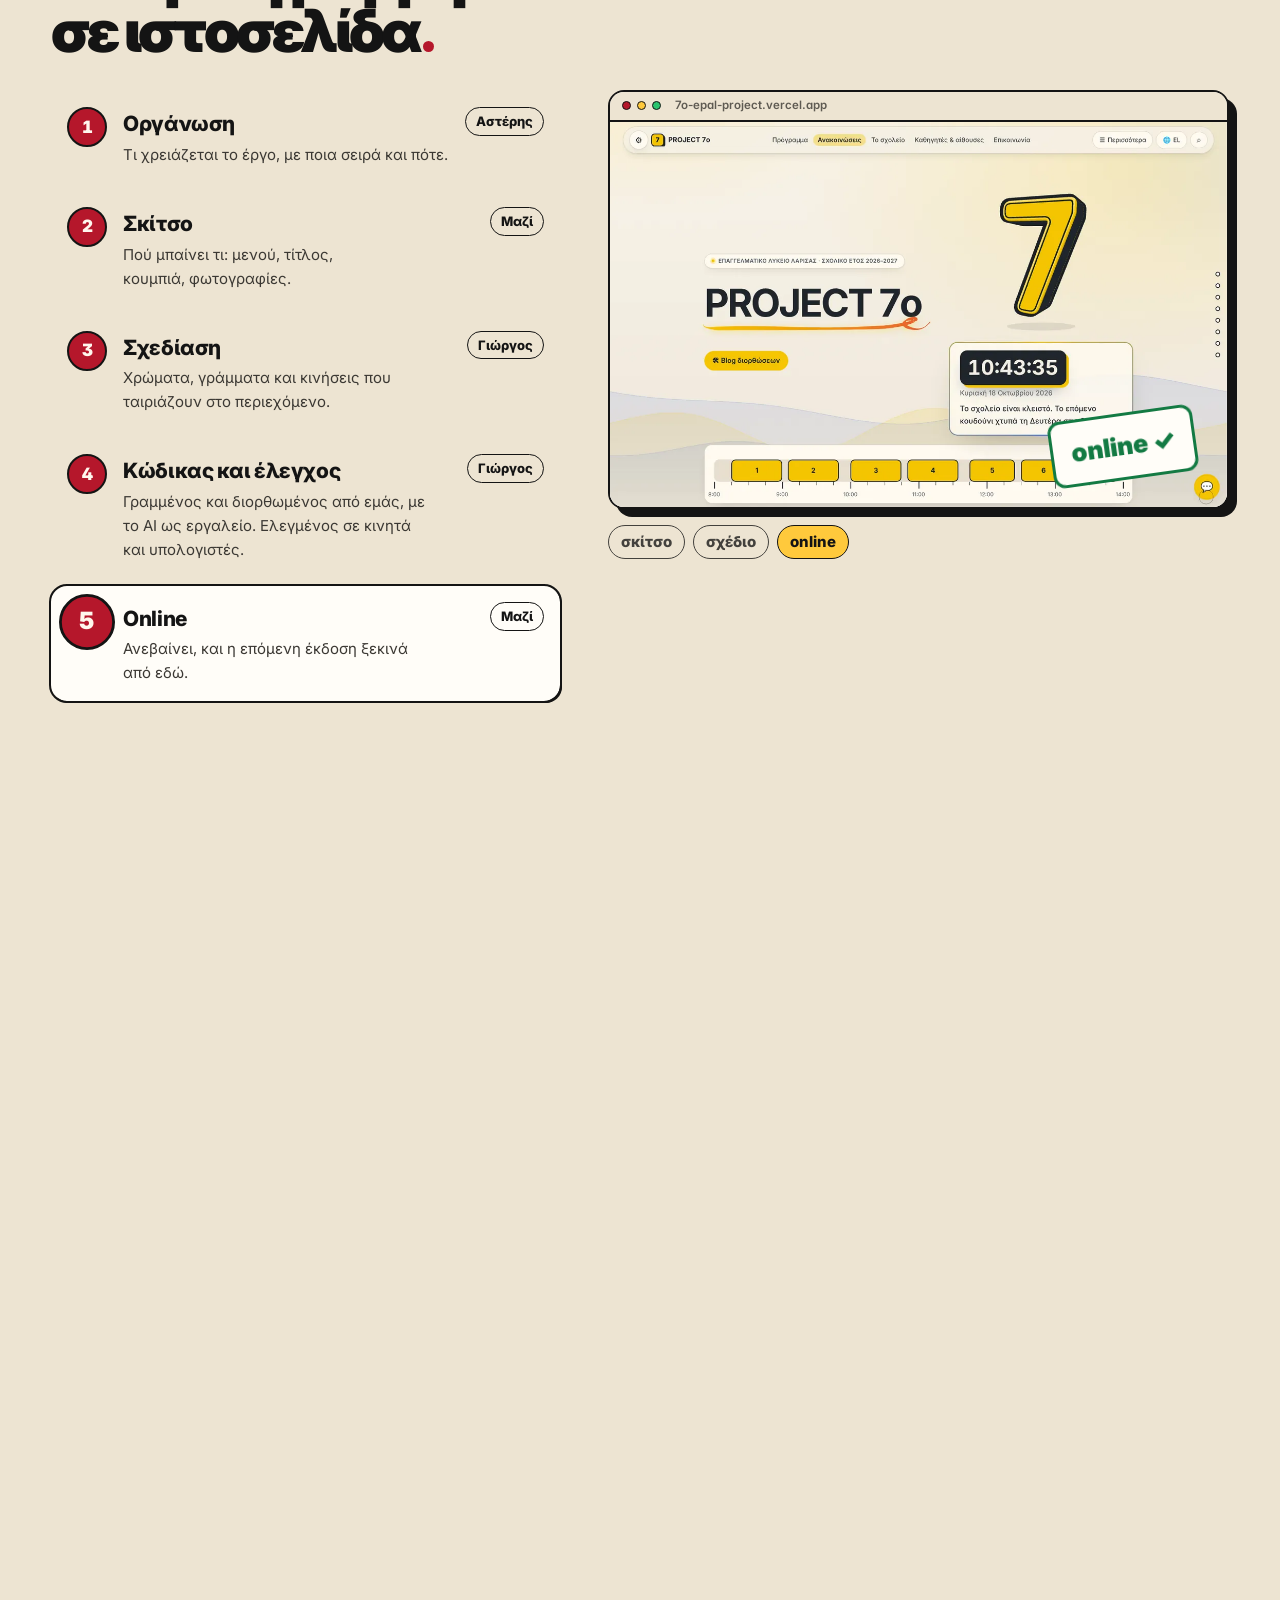
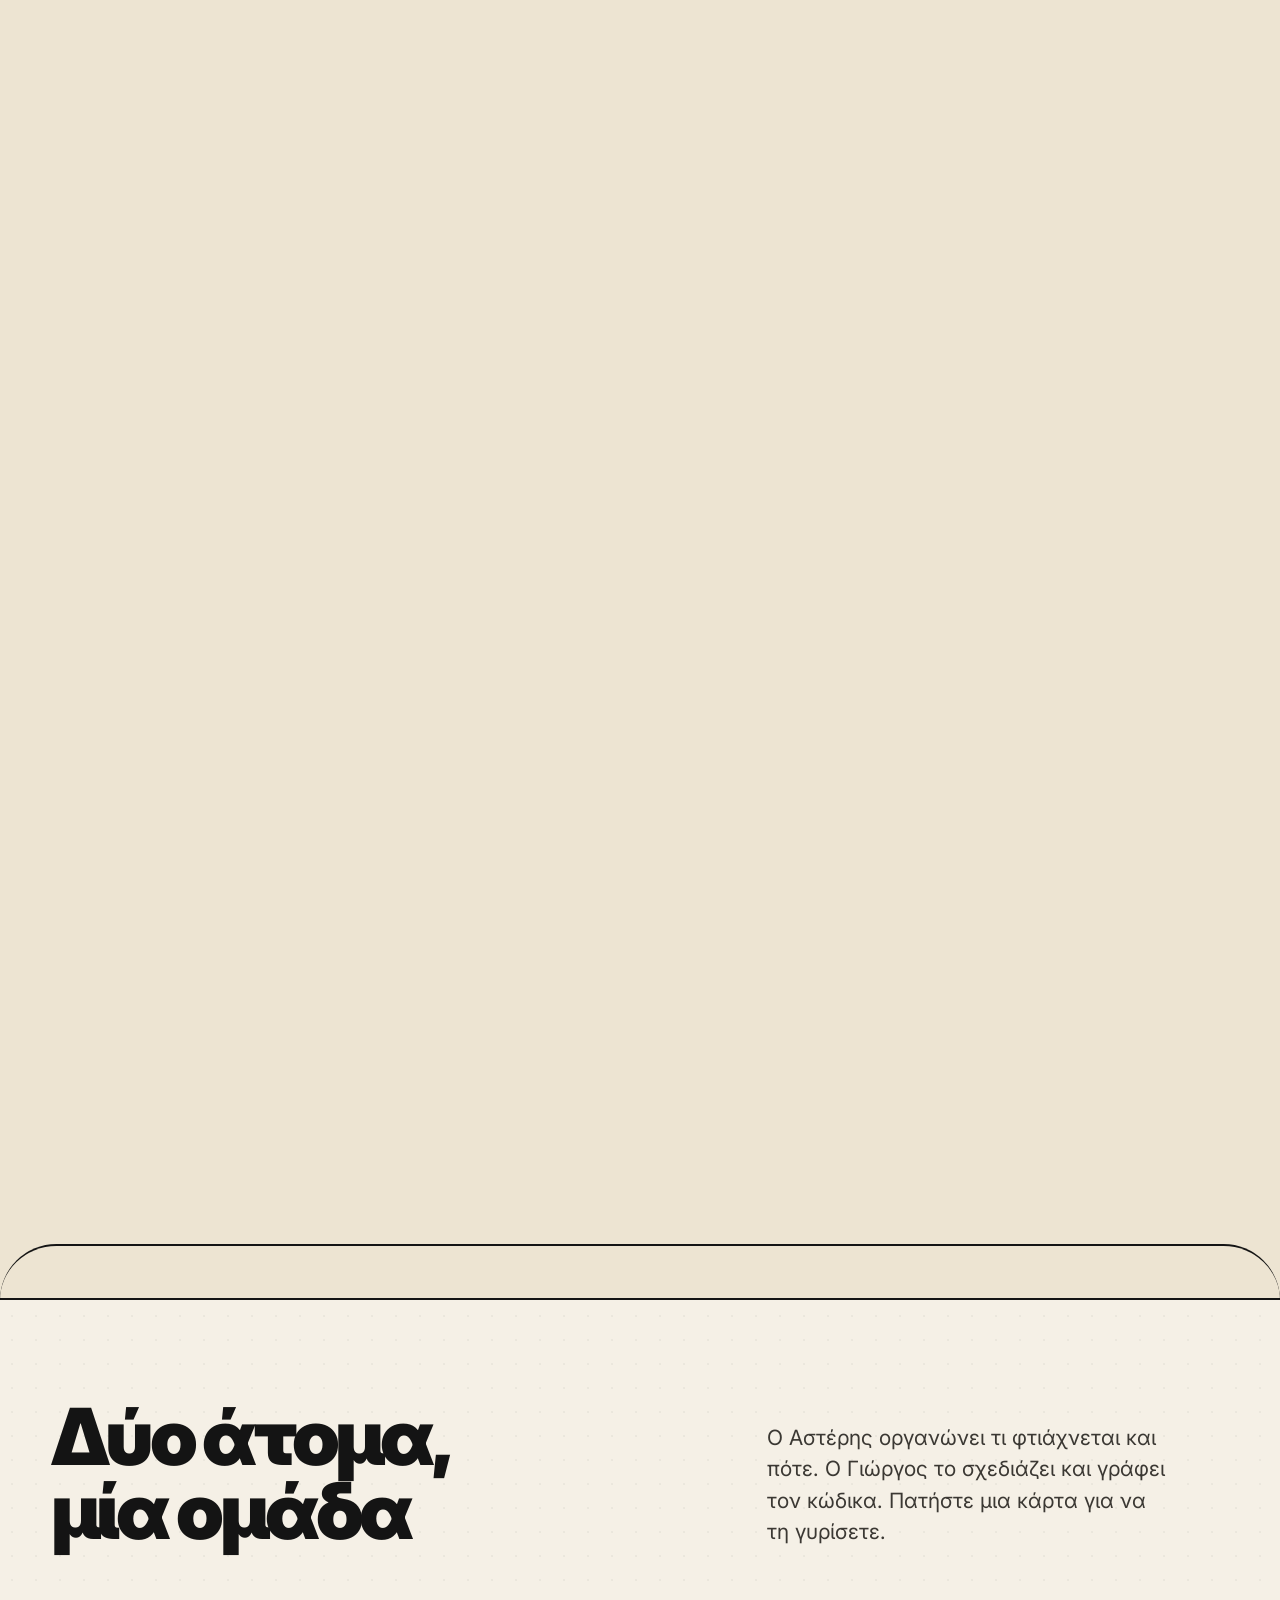
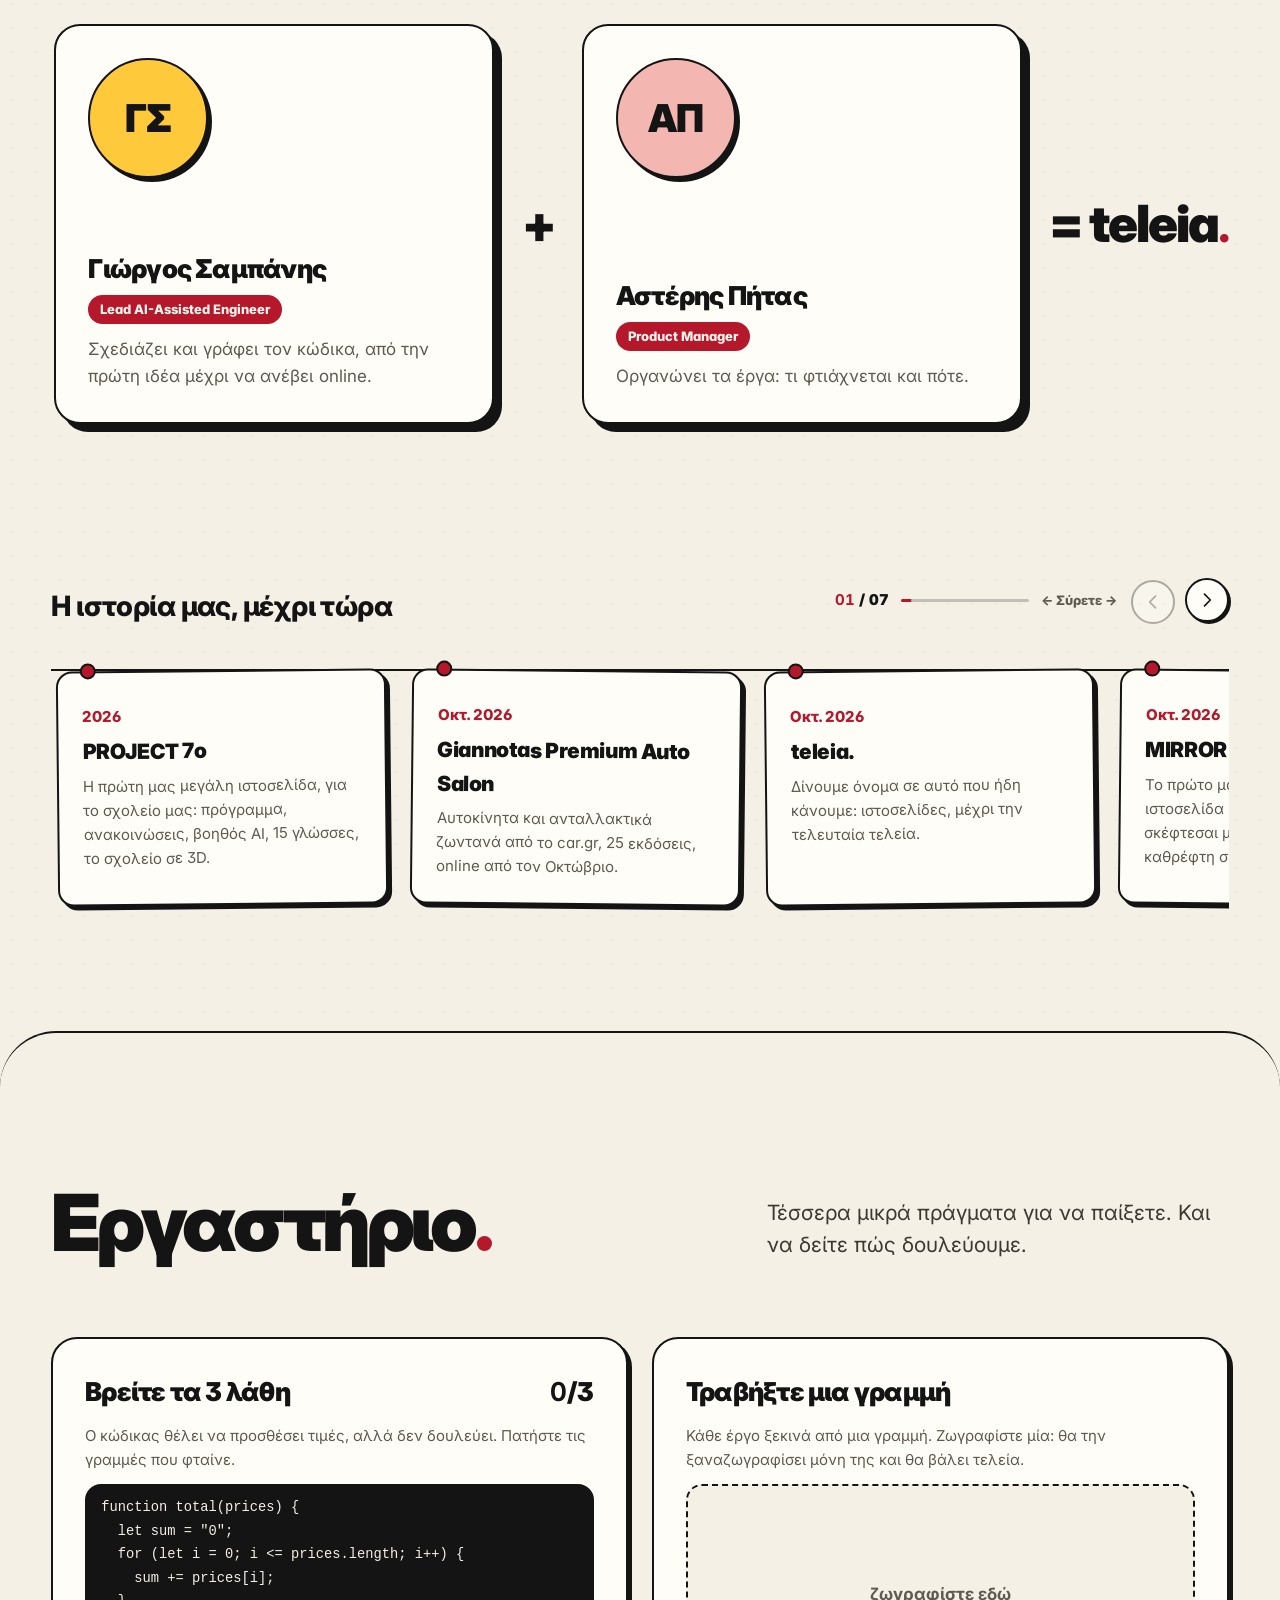
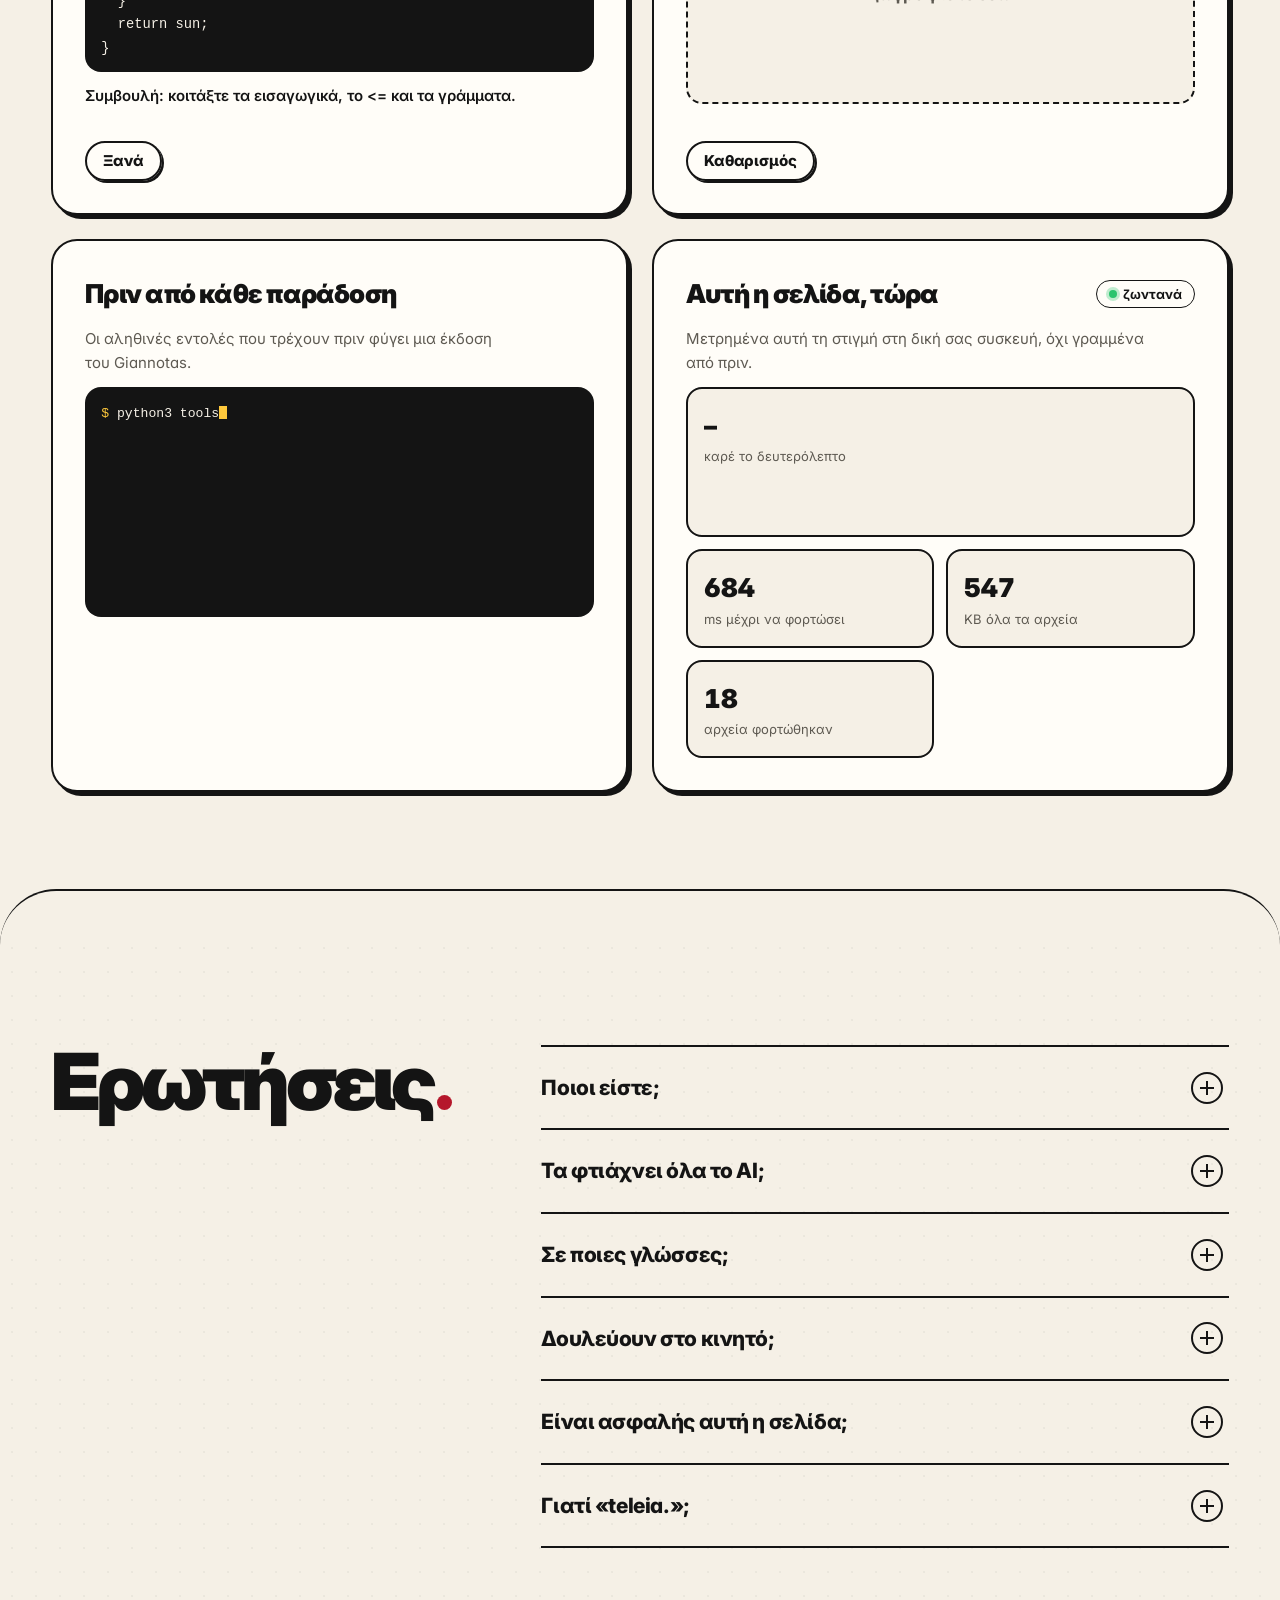
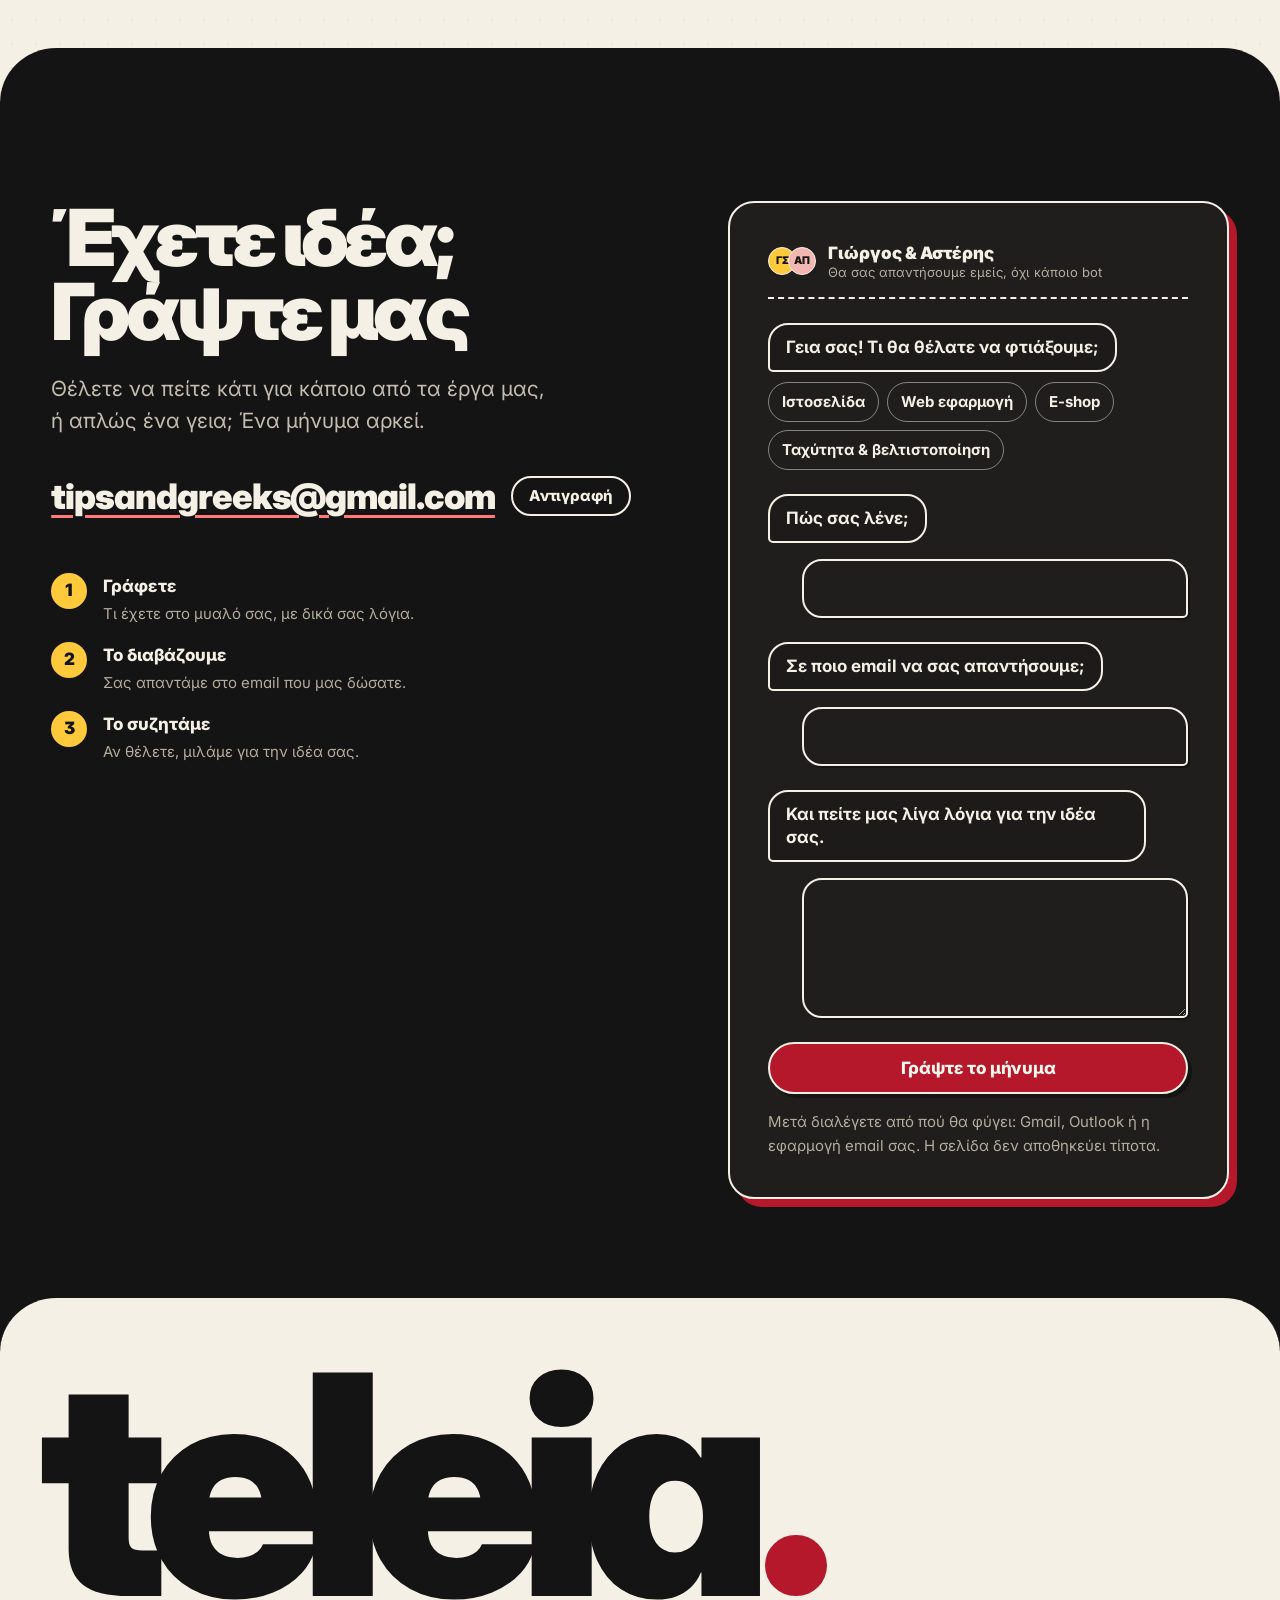
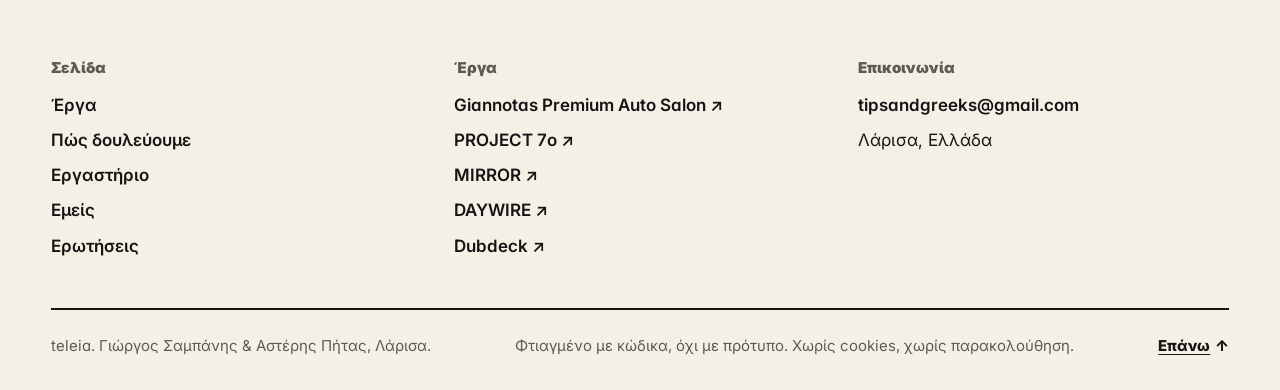
==== commit 0fca8185: "Harden security, smooth the ball's zoom, refine every interaction Security - Headers: CSP default-sr" ====
--- a/portfolio/index.html
+++ b/portfolio/index.html
@@ -11,16 +11,22 @@
 <meta property="og:type" content="website">
 <meta property="og:title" data-ta="content:ogTitle" content="teleia. — Ιστοσελίδες μέχρι την τελευταία τελεία">
 <meta property="og:description" data-ta="content:ogDesc" content="Ιστοσελίδες και web εφαρμογές από τη Λάρισα. Δείτε τα έργα.">
-<meta property="og:image" content="assets/img/og.png">
+<meta property="og:url" content="https://teleia01.vercel.app/">
+<meta property="og:image" content="https://teleia01.vercel.app/assets/img/og.png">
+<meta property="og:image:width" content="1200">
+<meta property="og:image:height" content="630">
+<meta property="og:image:alt" content="teleia. — Ιστοσελίδες μέχρι την τελευταία τελεία">
+<meta name="twitter:card" content="summary_large_image">
+<link rel="canonical" href="https://teleia01.vercel.app/">
 <link rel="preload" href="assets/fonts/Inter-var.woff2" as="font" type="font/woff2" crossorigin>
-<link rel="stylesheet" href="assets/css/tokens.css?v=20261029">
-<link rel="stylesheet" href="assets/css/base.css?v=20261104g">
-<link rel="stylesheet" href="assets/css/components.css?v=20261023">
-<link rel="stylesheet" href="assets/css/sections.css?v=20261104g">
-<link rel="stylesheet" href="assets/css/motion.css?v=20261104g">
-<script src="assets/js/boot.js?v=20261023"></script>
-<script src="assets/js/i18n.js?v=20261104g" defer></script>
-<script src="assets/js/site.js?v=20261104g" defer></script>
+<link rel="stylesheet" href="assets/css/tokens.css">
+<link rel="stylesheet" href="assets/css/base.css">
+<link rel="stylesheet" href="assets/css/components.css">
+<link rel="stylesheet" href="assets/css/sections.css">
+<link rel="stylesheet" href="assets/css/motion.css">
+<script src="assets/js/boot.js"></script>
+<script src="assets/js/i18n.js" defer></script>
+<script src="assets/js/site.js" defer></script>
 </head>
 <body>
 <!-- ============ the first second: a line is drawn, the full stop drops in (once per visit) ============ -->
@@ -59,7 +65,7 @@
         <button type="button" data-lang="el" aria-pressed="true">ΕΛ</button><button type="button" data-lang="en" aria-pressed="false">EN</button>
       </div>
       <button class="icon-btn menu-btn" type="button" id="menuBtn" aria-expanded="false" aria-controls="nav" data-ta="aria-label:menu" aria-label="Μενού">
-        <svg viewBox="0 0 24 24" aria-hidden="true"><path d="M4 8h16M4 16h16"/></svg>
+        <svg viewBox="0 0 24 24" aria-hidden="true"><path class="mb1" d="M4 8h16"/><path class="mb2" d="M4 16h16"/></svg>
       </button>
     </div>
   </div>
@@ -72,7 +78,7 @@
    <div class="hero-pin">
     <div class="hero-backdrop" aria-hidden="true">
       <video class="hero-background-video" muted playsinline loop preload="metadata" poster="assets/video/hero-poster.jpg" tabindex="-1">
-        <source src="assets/video/hero.mp4?v=20261023d" type="video/mp4">
+        <source src="assets/video/hero.mp4?v=20261109" type="video/mp4">
       </video>
     </div>
     <div class="wrap hero-grid">
@@ -432,8 +438,8 @@
         <div class="ways" id="ways" tabindex="-1" hidden>
           <p class="ways-title" data-t="waysTitle">Το μήνυμα είναι έτοιμο. Από πού θέλετε να το στείλετε;</p>
           <div class="ways-list">
-            <a class="way" id="wGmail" href="https://mail.google.com/" target="_blank" rel="noopener"><b aria-hidden="true">G</b>Gmail</a>
-            <a class="way" id="wOutlook" href="https://outlook.live.com/" target="_blank" rel="noopener"><b aria-hidden="true">O</b>Outlook</a>
+            <a class="way" id="wGmail" href="https://mail.google.com/" target="_blank" rel="noopener noreferrer"><b aria-hidden="true">G</b>Gmail</a>
+            <a class="way" id="wOutlook" href="https://outlook.live.com/" target="_blank" rel="noopener noreferrer"><b aria-hidden="true">O</b>Outlook</a>
             <a class="way" id="wApp" href="mailto:tipsandgreeks@gmail.com"><b aria-hidden="true">@</b><span data-t="wApp">Εφαρμογή email</span></a>
             <button class="way" type="button" id="copyMsg"><b aria-hidden="true">⧉</b><span data-t="copyMsg">Αντιγραφή μηνύματος</span></button>
           </div>
@@ -450,7 +456,7 @@
     <p class="ftr-word" aria-hidden="true">teleia<span class="stop" data-stop="footer"></span></p>
     <div class="ftr-cols">
       <div><p class="ftr-h" data-t="fPage">Σελίδα</p><a href="#work" data-t="navWork">Έργα</a><a href="#process" data-t="navProcess">Πώς δουλεύουμε</a><a href="#lab" data-t="navLab">Εργαστήριο</a><a href="#team" data-t="navTeam">Εμείς</a><a href="#faq" data-t="fFaq">Ερωτήσεις</a></div>
-      <div><p class="ftr-h" data-t="navWork">Έργα</p><a href="https://www.giannotaspremiumautosalon.gr/" target="_blank" rel="noopener">Giannotas Premium Auto Salon ↗</a><a href="https://7o-epal-project.vercel.app/" target="_blank" rel="noopener">PROJECT 7ο ↗</a><a href="https://projectmirror.vercel.app/" target="_blank" rel="noopener">MIRROR ↗</a><a href="https://daywireproject.vercel.app/" target="_blank" rel="noopener">DAYWIRE ↗</a><a href="https://dubdeck.vercel.app/" target="_blank" rel="noopener">Dubdeck ↗</a></div>
+      <div><p class="ftr-h" data-t="navWork">Έργα</p><a href="https://www.giannotaspremiumautosalon.gr/" target="_blank" rel="noopener noreferrer">Giannotas Premium Auto Salon ↗</a><a href="https://7o-epal-project.vercel.app/" target="_blank" rel="noopener noreferrer">PROJECT 7ο ↗</a><a href="https://projectmirror.vercel.app/" target="_blank" rel="noopener noreferrer">MIRROR ↗</a><a href="https://daywireproject.vercel.app/" target="_blank" rel="noopener noreferrer">DAYWIRE ↗</a><a href="https://dubdeck.vercel.app/" target="_blank" rel="noopener noreferrer">Dubdeck ↗</a></div>
       <div><p class="ftr-h" data-t="navContact">Επικοινωνία</p><a href="mailto:tipsandgreeks@gmail.com">tipsandgreeks@gmail.com</a><span data-t="heroPlace">Λάρισα, Ελλάδα</span></div>
     </div>
     <div class="ftr-base">
--- a/portfolio/assets/css/base.css
+++ b/portfolio/assets/css/base.css
@@ -16,6 +16,8 @@
 a{color:inherit;text-decoration-thickness:.08em;text-underline-offset:.18em}
 button,input,textarea,select{font:inherit;color:inherit}
 button{cursor:pointer}
+/* the grey flash phones put on a tapped link is replaced by each control's own press */
+a,button,summary,label,input,textarea,[data-cursor]{-webkit-tap-highlight-color:transparent}
 h1,h2,h3,h4,p,figure,blockquote,dl,dd{margin:0}
 ul,ol{margin:0;padding:0;list-style:none}
 :focus-visible{outline:3px solid var(--red-t);outline-offset:3px;border-radius:8px}
@@ -46,4 +48,6 @@
 .skip{position:fixed;left:12px;top:-80px;z-index:600;padding:12px 18px;border:2px solid var(--line);border-radius:12px;background:var(--yel);color:#141414;font-weight:800;text-decoration:none;box-shadow:var(--sh)}
 .skip:focus{top:12px}
 /* English chosen: the page waits a moment for the English texts, so the Greek never flashes */
-.i18n-wait body{visibility:hidden}
+.i18n-wait body{visibility:hidden;animation:i18nSafety 0s 1.2s forwards}
+/* a safety net: if the texts never arrive (a script blocked or offline), the page shows anyway after a moment */
+@keyframes i18nSafety{to{visibility:visible}}
--- a/portfolio/assets/css/components.css
+++ b/portfolio/assets/css/components.css
@@ -6,22 +6,35 @@
 .btn{--bg:var(--card);--fg:var(--ink);position:relative;display:inline-flex;align-items:center;justify-content:center;gap:.5em;
   min-height:52px;padding:14px 24px;border:2px solid var(--line);border-radius:999px;background:var(--bg);color:var(--fg);
   font-weight:800;font-size:var(--t-md);letter-spacing:-.01em;line-height:1.1;text-decoration:none;box-shadow:var(--sh);
-  transition:box-shadow var(--d1) var(--ease),background-color var(--d1),translate var(--d1) var(--ease)}
-.btn:hover{box-shadow:6px 6px 0 var(--line);translate:-2px -2px}
-.btn:active{box-shadow:0 0 0 var(--line);translate:4px 4px}
+  transition:box-shadow var(--d1) var(--ease),background-color var(--d1),color var(--d1),translate var(--d2) var(--spring)}
+/* a press is quick and lands on the shadow; the release springs back. Hover lifts only where a pointer hovers,
+   so a tap on a phone never leaves a button stuck in the air */
+@media (hover:hover){.btn:hover{box-shadow:6px 6px 0 var(--line);translate:-2px -2px}}
+.btn:focus-visible{box-shadow:6px 6px 0 var(--line);translate:-2px -2px}
+.btn:active{box-shadow:0 0 0 var(--line);translate:4px 4px;transition-duration:.05s}
 .btn-red{--bg:var(--red);--fg:var(--on-red)}
 .btn-yel{--bg:var(--yel);--fg:#141414}
 .btn-line{--bg:transparent}
 .btn-sm{min-height:40px;padding:8px 16px;font-size:var(--t-sm);box-shadow:var(--sh-sm)}
-.btn-sm:hover{box-shadow:var(--sh)}
+@media (hover:hover){.btn-sm:hover{box-shadow:var(--sh)}}
+.btn-sm:focus-visible{box-shadow:var(--sh)}
+.btn-sm:active{translate:2px 2px}
+/* a button that has just done its job says so for a moment (copy): a small check pops in */
+.btn.did::after{content:"";width:.9em;height:.5em;margin-inline-start:.1em;border:solid currentColor;border-width:0 0 2.5px 2.5px;
+  rotate:-45deg;translate:0 -.12em;animation:didIn .45s var(--spring)}
+@keyframes didIn{from{scale:0;opacity:0}}
 .btn-wide{width:100%}
 /* the magnet moves the whole button with `transform`; the hover lift uses `translate`, so they never fight */
 .magnet{will-change:transform}
 
 .icon-btn{display:grid;place-items:center;width:44px;height:44px;padding:0;border:2px solid var(--line);border-radius:50%;background:var(--card);box-shadow:var(--sh-sm);
-  transition:box-shadow var(--d1),translate var(--d1) var(--ease)}
-.icon-btn:hover{box-shadow:var(--sh);translate:-1px -1px}
-.icon-btn svg{width:20px;height:20px;fill:none;stroke:currentColor;stroke-width:2;stroke-linecap:round;stroke-linejoin:round}
+  transition:box-shadow var(--d1) var(--ease),translate var(--d2) var(--spring),opacity var(--d2) var(--ease)}
+@media (hover:hover){.icon-btn:hover:not(:disabled){box-shadow:var(--sh);translate:-1px -1px}}
+.icon-btn:active:not(:disabled){box-shadow:0 0 0 var(--line);translate:2px 2px;transition-duration:.05s}
+/* nothing more that way: the button sinks into the paper and fades */
+.icon-btn:disabled{opacity:.32;box-shadow:0 0 0 var(--line);translate:2px 2px;cursor:default}
+.icon-btn svg{width:20px;height:20px;fill:none;stroke:currentColor;stroke-width:2;stroke-linecap:round;stroke-linejoin:round;
+  overflow:visible;transition:translate var(--d2) var(--spring),rotate var(--d2) var(--spring)}
 
 /* ---------- chips ---------- */
 .chip{display:inline-flex;align-items:center;gap:6px;padding:4px 12px;border:1.5px solid currentColor;border-radius:999px;font-size:var(--t-xs);font-weight:700;line-height:1.4;white-space:nowrap}
@@ -60,17 +73,26 @@
 .field{display:grid;gap:6px;margin-bottom:var(--s5)}
 .field label{font-weight:800;font-size:var(--t-sm)}
 .field input,.field textarea{width:100%;padding:14px 16px;border:2px solid var(--line);border-radius:14px;background:var(--card);box-shadow:var(--sh-sm);
-  transition:box-shadow var(--d1),border-color var(--d1)}
+  transition:box-shadow var(--d1) var(--ease),border-color var(--d1),translate var(--d2) var(--spring)}
 .field textarea{resize:vertical;min-height:140px}
-.field input:focus,.field textarea:focus{outline:0;box-shadow:var(--sh);border-color:var(--red-t)}
+.field input:focus,.field textarea:focus{outline:0;box-shadow:var(--sh);border-color:var(--red-t);translate:-1px -1px}
 .err{display:none;color:var(--red-t);font-size:var(--t-sm);font-weight:600}
-.field.bad .err{display:block}
+.field.bad .err{display:block;animation:errIn var(--d2) var(--ease)}
+@keyframes errIn{from{opacity:0;translate:0 -6px}}
 .field.bad input,.field.bad textarea{border-color:var(--red-t)}
+/* sent with a gap: the field shakes its head */
+.field.nudge input,.field.nudge textarea{animation:shake .42s var(--ease)}
+/* answered: the border turns green and a tick pops in at the end of the field */
+.field.good input,.field.good textarea{border-color:var(--ok,#5BD68F);padding-inline-end:46px;
+  background-image:url(../img/tick.svg);background-repeat:no-repeat;background-position:right 16px center;background-size:18px;animation:tickIn .5s var(--spring)}
+.field.good textarea{background-position:right 16px top 16px}
+@keyframes tickIn{from{background-size:0}}
 
-/* ---------- toast ---------- */
-.toast{position:fixed;left:50%;bottom:24px;z-index:700;margin:0;padding:12px 20px;border:2px solid var(--line);border-radius:999px;background:var(--ink);color:var(--paper);font-weight:700;box-shadow:var(--sh);
-  translate:-50% 20px;opacity:0;pointer-events:none;transition:opacity var(--d2) var(--ease),translate var(--d2) var(--ease)}
-.toast.on{opacity:1;translate:-50% 0}
+/* ---------- toast: a yellow note, readable on the cream paper and on the black contact section alike ---------- */
+.toast{position:fixed;left:50%;bottom:calc(24px + env(safe-area-inset-bottom,0px));z-index:700;width:max-content;max-width:min(560px,calc(100vw - 32px));margin:0;padding:12px 20px;
+  border:2px solid #141414;border-radius:26px;background:var(--yel);color:#141414;font-weight:800;text-align:center;box-shadow:4px 4px 0 #141414;
+  translate:-50% 24px;scale:.9;opacity:0;pointer-events:none;transition:opacity var(--d2) var(--ease),translate var(--d2) var(--spring),scale var(--d2) var(--spring)}
+.toast.on{opacity:1;translate:-50% 0;scale:1}
 
 /* ---------- the pointer: a ring that grows over things you can press and says what a press does ---------- */
 .cursor{position:fixed;left:0;top:0;z-index:800;width:0;height:0;pointer-events:none;opacity:0;transition:opacity var(--d2)}
--- a/portfolio/assets/css/sections.css
+++ b/portfolio/assets/css/sections.css
@@ -25,24 +25,49 @@
 .brand-mark{width:34px;height:34px}
 .brand-mark rect{fill:var(--red);stroke:var(--line);stroke-width:2.5}
 .brand-mark path{fill:none;stroke:#FFF7EE;stroke-width:3.4;stroke-linecap:round;stroke-linejoin:round}
-.brand-mark circle{fill:var(--yel);stroke:#141414;stroke-width:1.6}
+.brand-mark circle{fill:var(--yel);stroke:#141414;stroke-width:1.6;transform-box:fill-box;transform-origin:50% 50%}
+/* the full stop of the logo hops when you point at it */
+@media (hover:hover){.brand:hover .brand-mark circle{animation:hop .6s var(--spring)}}
+.brand:active .brand-mark{scale:.92}
+.brand-mark{transition:scale var(--d2) var(--spring)}
+@keyframes hop{40%{translate:0 -5px;scale:1.25}}
 .brand-word b,.equals b,.intro-word b{color:var(--red-t)}
 .nav{display:flex;gap:2px;margin-inline:auto}
-.nav a{position:relative;padding:9px 14px;border-radius:999px;font-weight:700;font-size:var(--t-sm);text-decoration:none;transition:background-color var(--d1)}
-.nav a:hover{background:var(--paper-2)}
+.nav a{position:relative;padding:9px 14px;border-radius:999px;font-weight:700;font-size:var(--t-sm);text-decoration:none;
+  transition:background-color var(--d1),color var(--d1),scale var(--d2) var(--spring)}
+@media (hover:hover){.nav a:hover{background:var(--paper-2)}}
+.nav a:active{scale:.94;transition-duration:.05s}
 .nav a[aria-current=true]{background:var(--ink);color:var(--paper)}
 .hdr-tools{display:flex;align-items:center;gap:8px;margin-inline-start:auto}
-.lang{display:inline-flex;padding:3px;border:2px solid var(--line);border-radius:999px;background:var(--card)}
-.lang button{min-width:40px;height:34px;padding:0 10px;border:0;border-radius:999px;background:none;font-weight:800;font-size:.8rem}
-.lang button[aria-pressed=true]{background:var(--red);color:var(--on-red)}
-#theme .sun{display:none} :root[data-theme=dark] #theme .sun{display:inline} :root[data-theme=dark] #theme .moon{display:none}
+/* the chosen language sits on a red pill that slides across when you switch */
+.lang{position:relative;isolation:isolate;display:inline-grid;grid-template-columns:1fr 1fr;padding:3px;border:2px solid var(--line);border-radius:999px;background:var(--card)}
+.lang::before{content:"";position:absolute;z-index:-1;left:3px;top:3px;bottom:3px;width:calc(50% - 3px);border-radius:999px;background:var(--red)}
+.lang-anim .lang::before{transition:translate .5s var(--spring)}   /* (only after the first frame: a page that opens in English starts there) */
+:root[lang=en] .lang::before{translate:100% 0}
+.lang button{min-width:40px;height:34px;padding:0 10px;border:0;border-radius:999px;background:none;font-weight:800;font-size:.8rem;transition:color var(--d2),scale var(--d2) var(--spring)}
+.lang button[aria-pressed=true]{color:var(--on-red)}
+@media (hover:hover){.lang button[aria-pressed=false]:hover{color:var(--red-t)}}
+.lang button:active{scale:.9;transition-duration:.05s}
+/* the moon sets and the sun rises (and back) */
+#theme .moon,#theme .sun{transform-box:view-box;transform-origin:12px 12px;transition:opacity var(--d2) var(--ease),scale .5s var(--spring),rotate .5s var(--spring)}
+#theme .sun{opacity:0;scale:.3;rotate:-90deg}
+:root[data-theme=dark] #theme .sun{opacity:1;scale:1;rotate:0deg}
+:root[data-theme=dark] #theme .moon{opacity:0;scale:.3;rotate:90deg}
 .menu-btn{display:none}
+/* the two lines of the menu button fold into a cross while the menu is open */
+.menu-btn path{transform-box:view-box;transform-origin:12px 12px;transition:transform .45s var(--spring)}
+.menu-btn[aria-expanded=true] .mb1{transform:rotate(45deg) translateY(4px)}
+.menu-btn[aria-expanded=true] .mb2{transform:rotate(-45deg) translateY(-4px)}
 @media (max-width:959px){
   .nav{position:absolute;top:calc(100% + 10px);left:var(--gutter);right:var(--gutter);flex-direction:column;gap:4px;padding:10px;
     border:2px solid var(--line);border-radius:24px;background:var(--card);box-shadow:var(--sh);
     opacity:0;visibility:hidden;translate:0 -8px;transition:opacity var(--d2) var(--ease),translate var(--d2) var(--ease),visibility 0s var(--d2)}
   .nav.open{opacity:1;visibility:visible;translate:0 0;transition-delay:0s}
   .nav a{padding:14px 16px;font-size:var(--t-lg)}
+  /* the links follow the panel down, one after the other */
+  .nav a{opacity:0;translate:0 -10px;transition:opacity var(--d2) var(--ease),translate var(--d2) var(--ease),background-color var(--d1),color var(--d1),scale var(--d2) var(--spring)}
+  .nav.open a{opacity:1;translate:none;transition-delay:calc(var(--n,0) * 35ms + 40ms),calc(var(--n,0) * 35ms + 40ms),0s,0s,0s}
+  .nav a:nth-child(2){--n:1} .nav a:nth-child(3){--n:2} .nav a:nth-child(4){--n:3} .nav a:nth-child(5){--n:4} .nav a:nth-child(6){--n:5}
   .menu-btn{display:grid}
   .hdr-in{position:relative}
 }
@@ -65,10 +90,12 @@
 .hero-pin{position:relative;isolation:isolate;min-height:100svh;padding-top:calc(var(--hdr) + clamp(20px,4vh,56px));display:flex;flex-direction:column}
 .hero-backdrop{position:sticky;z-index:-1;top:0;flex:none;height:100svh;margin-top:calc(0px - var(--hdr) - clamp(20px,4vh,56px));margin-bottom:calc(var(--hdr) + clamp(20px,4vh,56px) - 100svh);overflow:hidden;pointer-events:none;background:var(--paper)}
 .hero-backdrop::after{content:"";position:absolute;inset:0;background:linear-gradient(110deg,color-mix(in srgb,var(--paper) 48%,transparent),color-mix(in srgb,var(--paper) 32%,transparent))}
-.hero-background-video{position:absolute;inset:0;width:100%;height:100%;max-width:none;object-fit:cover;object-position:center;opacity:.68;filter:saturate(.78)}
-/* with motion, and when the hero fits the window: it holds still while its full stop grows over everything */
-.zoomable .hero{height:185svh;overflow:visible}
-.zoomable .hero-pin{position:sticky;top:0;overflow-x:clip}
+/* (its colours are already toned down in the file itself: a CSS filter on a playing video costs a full-screen pass every frame) */
+.hero-background-video{position:absolute;inset:0;width:100%;height:100%;max-width:none;object-fit:cover;object-position:center;opacity:.68}
+/* the hero holds still while its full stop grows over everything; a hero taller than the window (a short laptop
+   screen) first scrolls until its bottom edge arrives (site.js sets --pin-h to the hero's height) */
+.zoomable .hero{height:calc(max(var(--pin-h,100svh),100svh) + 85svh);overflow:visible}
+.zoomable .hero-pin{position:sticky;top:min(0px,calc(100svh - var(--pin-h,100svh)));overflow-x:clip}
 .hero-grid{flex:1;display:grid;grid-template-columns:minmax(0,1fr);gap:var(--s6);align-content:start}
 .hero-meta{display:flex;flex-wrap:wrap;gap:10px;margin-bottom:var(--s5)}
 .duo{gap:4px} .duo span{margin-inline-start:6px}
@@ -80,7 +107,7 @@
 .hero-acts{display:flex;flex-wrap:wrap;gap:var(--s4);margin-top:var(--s6)}
 .ticks{display:flex;flex-wrap:wrap;gap:8px 20px;margin-top:var(--s5);font-size:var(--t-sm);font-weight:600;color:var(--ink-2)}
 .ticks li{display:inline-flex;align-items:center;gap:8px}
-.ticks li::before{content:"";width:16px;height:16px;border-radius:5px;background:var(--grn) no-repeat center/11px url("data:image/svg+xml,%3Csvg xmlns='http://www.w3.org/2000/svg' viewBox='0 0 12 12'%3E%3Cpath d='M2 6.5l2.6 2.5L10 3' fill='none' stroke='%23fff' stroke-width='2' stroke-linecap='round' stroke-linejoin='round'/%3E%3C/svg%3E")}
+.ticks li::before{content:"";width:16px;height:16px;border-radius:5px;background:var(--grn) url(../img/check.svg) no-repeat center/11px}
 /* the hero game: a pill that counts your throws and reads out where the ball is */
 .play{gap:8px}
 .play-dot{width:10px;height:10px;border-radius:50%;background:var(--red)}
@@ -92,8 +119,8 @@
    only its round handle answers the pointer */
 .ball-ink{position:absolute;inset:0;z-index:-1;width:100%;height:100%;max-width:none;pointer-events:none}
 .ball-ink[hidden]{display:none}
-.ball-cv{position:absolute;left:0;top:0;z-index:3;width:0;height:0;max-width:none;pointer-events:none;will-change:transform}
-.ball-grab{position:absolute;left:0;top:0;z-index:4;width:0;height:0;border-radius:50%;cursor:grab;touch-action:none;will-change:transform}
+.ball-cv{position:absolute;left:0;top:0;z-index:3;width:0;height:0;max-width:none;pointer-events:none;will-change:transform,translate}
+.ball-grab{position:absolute;left:0;top:0;z-index:4;width:0;height:0;border-radius:50%;cursor:grab;touch-action:none;will-change:transform,translate}
 .ball-grab:active{cursor:grabbing}
 /* the first word of the headline turns over: websites, web apps, AI assistants */
 .rot{display:block;overflow:clip;overflow-clip-margin:.12em;vertical-align:top;padding-bottom:.06em;margin-bottom:-.06em}
@@ -118,8 +145,11 @@
 .marquee-track i{width:.36em;height:.36em;border-radius:50%;background:var(--red)}
 
 /* ---------- the red section: you fell into the full stop ---------- */
-.zoom{position:fixed;left:0;top:0;z-index:3;width:2000px;height:2000px;margin:-1000px 0 0 -1000px;border-radius:50%;background:var(--red);pointer-events:none;
-  transform:scale(0);opacity:0;will-change:transform}
+.zoom{--zd:2000px;position:fixed;left:0;top:0;z-index:3;width:var(--zd);height:var(--zd);margin:calc(var(--zd) / -2) 0 0 calc(var(--zd) / -2);border-radius:50%;pointer-events:none;
+  /* it starts as the ball (the same shading) and melts into the flat red of the section it opens */
+  background:radial-gradient(circle at 31% 29%,#F36A5E 0,#C81E33 46%,#7A0B1B 100%);
+  transform:scale(0);opacity:0;will-change:transform,opacity;contain:strict}
+.zoom::after{content:"";position:absolute;inset:0;border-radius:inherit;background:var(--red);opacity:var(--flat,0)}
 .work{z-index:4;background:var(--red);color:var(--on-red)}
 .work .lead{color:color-mix(in srgb,var(--on-red) 82%,transparent)}
 .work .stop{background:var(--yel)}
@@ -129,13 +159,18 @@
 .work .slider-bar{background:color-mix(in srgb,var(--on-red) 30%,transparent)} .work .slider-bar i{background:var(--yel)}
 .work .slider-hint{color:var(--on-red)}
 .work .icon-btn{background:var(--yel);color:#141414;border-color:#141414;box-shadow:2px 2px 0 #141414}
+@media (hover:hover){.work .icon-btn:hover:not(:disabled){box-shadow:4px 4px 0 #141414}}
+.work .icon-btn:active:not(:disabled),.work .icon-btn:disabled{box-shadow:0 0 0 #141414}
 
 /* ---------- the projects page (erga.html): a red head with a way back and a jump to each project ---------- */
 .erga-head{padding-top:calc(var(--hdr) + var(--s8))}
 .back{display:inline-block;margin-bottom:var(--s5);font-weight:700;color:inherit;text-decoration:underline;text-underline-offset:.25em}
 .erga-jump{display:flex;flex-wrap:wrap;gap:10px;margin-top:var(--s5)}
 .erga-jump .chip{padding:8px 16px;font-size:var(--t-sm);color:var(--on-red);text-decoration:none;transition:background-color var(--d2),color var(--d2)}
-.erga-jump .chip:hover,.erga-jump .chip:focus-visible{background:var(--yel);border-color:var(--yel);color:#141414}
+@media (hover:hover){.erga-jump .chip:hover{background:var(--yel);border-color:var(--yel);color:#141414}}
+.erga-jump .chip:focus-visible,.erga-jump .chip:active{background:var(--yel);border-color:var(--yel);color:#141414}
+.erga-jump .chip{transition:background-color var(--d2),color var(--d2),scale var(--d2) var(--spring)}
+.erga-jump .chip:active{scale:.94;transition-duration:.05s}
 .erga-end{position:relative;z-index:4;text-align:center}
 .erga-acts{display:flex;flex-wrap:wrap;justify-content:center;gap:12px;margin-top:var(--s6)}
 .deck{--edge:max(var(--gutter),(100% - 1280px) / 2);display:flex;gap:clamp(16px,2.4vw,32px);padding:18px var(--edge) 44px;overflow-x:auto;overscroll-behavior-x:contain;
@@ -147,7 +182,11 @@
 .card-in{display:grid;align-content:start;gap:14px;height:100%;padding:clamp(16px,2vw,26px);border:2px solid #141414;border-radius:var(--r-lg);background:var(--card);color:var(--ink);
   text-decoration:none;box-shadow:8px 8px 0 #141414;transform-style:preserve-3d;transition:box-shadow var(--d1),translate var(--d1) var(--ease)}
 .card:nth-child(odd) .card-in{rotate:-1deg} .card:nth-child(even) .card-in{rotate:1.2deg}
-.card-in:hover{box-shadow:13px 13px 0 #141414;translate:-3px -3px}
+@media (hover:hover){.card-in:hover{box-shadow:13px 13px 0 #141414;translate:-3px -3px}}
+.card-in:focus-visible{box-shadow:13px 13px 0 #141414;translate:-3px -3px}
+.card-in:active{box-shadow:3px 3px 0 #141414;translate:4px 4px;transition-duration:.06s}
+.card-shot img{transition:scale .6s var(--ease)}
+@media (hover:hover){.card-in:hover .card-shot img{scale:1.04}}
 .card-top{display:flex;align-items:center;gap:8px}
 .card-n{margin-inline-end:auto;font-weight:900;font-size:var(--t-xl);color:var(--red-t)}
 .card-shot{box-shadow:none;border-radius:var(--r)}
@@ -347,10 +386,16 @@
 .plus,.equals{font-weight:900;font-size:clamp(2rem,4vw,3.6rem);letter-spacing:-.04em}
 .person{position:relative;display:block;width:100%;max-width:440px;height:clamp(340px,34vw,400px);padding:0;border:0;background:none;text-align:start;perspective:1200px}
 .person-face{position:absolute;inset:0;display:flex;flex-direction:column;gap:var(--s3);padding:var(--s6);border:2px solid var(--line);border-radius:var(--r-lg);background:var(--card);box-shadow:var(--sh-lg);
-  backface-visibility:hidden;transition:transform .8s var(--ease)}
+  backface-visibility:hidden;transition:transform .8s var(--ease),scale var(--d2) var(--spring),box-shadow var(--d2) var(--ease)}
 .person-back{transform:rotateY(180deg);background:var(--ink);color:var(--paper);justify-content:center}
 .person[aria-pressed=true] .person-front{transform:rotateY(-180deg)}
 .person[aria-pressed=true] .person-back{transform:rotateY(0)}
+/* a hint that it turns: with a mouse it starts to lean away; a press pushes it into the paper */
+@media (hover:hover){
+  .person[aria-pressed=false]:hover .person-front{transform:rotateY(-14deg)} .person[aria-pressed=false]:hover .person-back{transform:rotateY(166deg)}
+  .person[aria-pressed=true]:hover .person-front{transform:rotateY(-166deg)} .person[aria-pressed=true]:hover .person-back{transform:rotateY(14deg)}
+}
+.person:active .person-face{scale:.97;box-shadow:var(--sh);transition-duration:.8s,.06s,.06s}
 .person-name{font-weight:900;font-size:var(--t-xl);letter-spacing:-.03em;line-height:1.1;margin-top:auto}
 .person-back .person-name{margin-top:0}
 .person-role{align-self:flex-start;padding:4px 12px;border-radius:999px;background:var(--red);color:var(--on-red);font-weight:800;font-size:var(--t-xs)}
@@ -368,7 +413,11 @@
 .slider-bar{width:clamp(64px,10vw,140px);height:3px;border-radius:3px;background:color-mix(in srgb,var(--line) 22%,transparent);overflow:hidden}
 .slider-bar i{display:block;height:100%;background:var(--red);transform-origin:0 50%;transform:scaleX(.08);transition:transform .3s var(--ease)}
 .slider-hint{font-weight:800;font-size:var(--t-xs);color:var(--mute);white-space:nowrap}
-.icon-btn:disabled{opacity:.35;cursor:default;box-shadow:none;translate:none}
+@media (hover:hover){[id$=Next]:hover:not(:disabled) svg{translate:3px 0} [id$=Prev]:hover:not(:disabled) svg{translate:-3px 0}}
+[id$=Next]:active:not(:disabled) svg{translate:5px 0} [id$=Prev]:active:not(:disabled) svg{translate:-5px 0}
+.slider-count b{display:inline-block}
+.slider-count b.tick{animation:countTick .35s var(--spring)}
+@keyframes countTick{from{translate:0 -.5em;opacity:0}}
 .story-line{display:flex;gap:var(--s5);margin-top:var(--s5);padding:24px 6px 28px;overflow-x:auto;overscroll-behavior-x:contain;scroll-snap-type:x mandatory;scroll-padding-inline:6px;scrollbar-width:none;cursor:grab;
   background:linear-gradient(var(--line),var(--line)) 0 23px/100% 2px no-repeat local}
 .story-line::-webkit-scrollbar{display:none}
@@ -398,14 +447,20 @@
 .code{padding:var(--s3) 0;border-radius:var(--r);background:#141414;color:#F5F0E6;font:500 .86rem/1.7 ui-monospace,SFMono-Regular,Menlo,Consolas,monospace;overflow-x:auto}
 .code li{padding:0 16px;white-space:pre}
 .code li button{all:unset;display:block;width:100%;cursor:pointer;border-radius:6px;margin-inline:-6px;padding-inline:6px}
-.code li button:hover,.code li button:focus-visible{background:rgba(255,201,60,.18)}
+@media (hover:hover){.code li button:hover{background:rgba(255,201,60,.18)}}
+.code li button:focus-visible,.code li button:active{background:rgba(255,201,60,.18)}
 .code li button:focus-visible{outline:2px solid #FFC93C;outline-offset:0}
 .code li code{font:inherit}
-.code li.fixed{background:rgba(19,122,67,.35)}
+.code li.fixed{background:rgba(19,122,67,.35);animation:fixed .7s var(--ease)}
+@keyframes fixed{0%{background:rgba(255,201,60,.6)}}
 .code li.fixed button{cursor:default}
+.code li.fixed code{display:inline-block;animation:fixIn .5s var(--spring)}
+@keyframes fixIn{from{translate:10px 0;opacity:0}}
 .code li.no{animation:shake .4s}
 .bug-why{min-height:3em;font-size:var(--t-sm);font-weight:600}
-.pad{position:relative;height:220px;border:2px dashed var(--line);border-radius:var(--r);background:var(--paper);touch-action:none;cursor:crosshair}
+.pad{position:relative;height:220px;border:2px dashed var(--line);border-radius:var(--r);background:var(--paper);touch-action:none;cursor:crosshair;
+  -webkit-user-select:none;user-select:none;-webkit-touch-callout:none;transition:border-color var(--d2),border-style 0s}
+.pad:active{border-style:solid;border-color:var(--red-t)}
 .pad canvas{position:absolute;inset:0;width:100%;height:100%}
 .pad-hint{position:absolute;inset:0;display:grid;place-items:center;color:var(--mute);font-weight:700;pointer-events:none;transition:opacity var(--d2)}
 .pad.used .pad-hint{opacity:0}
@@ -427,8 +482,13 @@
 .qa summary{position:relative;display:block;padding:var(--s5) 56px var(--s5) 0;font-weight:800;font-size:var(--t-lg);letter-spacing:-.02em;cursor:pointer;list-style:none}
 .qa summary::-webkit-details-marker{display:none}
 .qa summary::after{content:"";position:absolute;right:6px;top:50%;width:32px;height:32px;margin-top:-16px;border:2px solid var(--line);border-radius:50%;
-  background:linear-gradient(var(--ink),var(--ink)) center/14px 2px no-repeat,linear-gradient(var(--ink),var(--ink)) center/2px 14px no-repeat;transition:rotate var(--d2) var(--ease),background-color var(--d2)}
-.qa details[open] summary::after{rotate:45deg;background-color:var(--yel)}
+  background:linear-gradient(var(--ink),var(--ink)) center/14px 2px no-repeat,linear-gradient(var(--ink),var(--ink)) center/2px 14px no-repeat;
+  transition:rotate .5s var(--spring),background-color var(--d2),scale var(--d2) var(--spring)}
+.qa details[open] summary::after,.qa details.opening summary::after{rotate:45deg;background-color:var(--yel)}
+.qa details.closing summary::after{rotate:0deg;background-color:transparent}
+.qa summary{transition:color var(--d1)}
+@media (hover:hover){.qa summary:hover{color:var(--red-t)} .qa summary:hover::after{scale:1.1}}
+.qa summary:active::after{scale:.88;transition-duration:.05s}
 .qa details p{padding:0 56px var(--s5) 0;color:var(--ink-2);max-width:62ch}
 
 /* ---------- contact (black paper) ---------- */
@@ -442,11 +502,15 @@
 .quick-services{margin-top:var(--s5)}
 .quick-label{margin:0 0 var(--s2);font-weight:800;color:var(--night-mute)}
 .quick-services-list{display:flex;flex-wrap:wrap;gap:8px}
-.quick-service{display:inline-flex;align-items:center;min-height:40px;padding:7px 13px;border:1.5px solid color-mix(in srgb,var(--night-ink) 48%,transparent);border-radius:999px;color:var(--night-ink);font-size:var(--t-sm);font-weight:700;text-decoration:none;transition:background-color var(--d1),color var(--d1),translate var(--d1)}
-.quick-service:hover{background:var(--yel);color:#141414;translate:0 -2px}
+.quick-service{display:inline-flex;align-items:center;min-height:40px;padding:7px 13px;border:1.5px solid color-mix(in srgb,var(--night-ink) 48%,transparent);border-radius:999px;color:var(--night-ink);font-size:var(--t-sm);font-weight:700;text-decoration:none;
+  transition:background-color var(--d1),color var(--d1),border-color var(--d1),translate var(--d2) var(--spring),scale var(--d2) var(--spring)}
+@media (hover:hover){.quick-service:hover{background:var(--yel);color:#141414;translate:0 -2px}}
+.quick-service:active{scale:.93;transition-duration:.05s}
 .quick-service:focus-visible{outline:3px solid var(--red-t);outline-offset:3px}
 .mail-line{display:flex;flex-wrap:wrap;align-items:center;gap:var(--s4);margin-top:var(--s6)}
-.mail{font-weight:900;font-size:clamp(1.3rem,1rem + 1.6vw,2.2rem);letter-spacing:-.03em;text-decoration:underline;text-decoration-color:var(--red-t);text-decoration-thickness:3px;overflow-wrap:anywhere}
+.mail{font-weight:900;font-size:clamp(1.3rem,1rem + 1.6vw,2.2rem);letter-spacing:-.03em;text-decoration:underline;text-decoration-color:var(--red-t);text-decoration-thickness:3px;overflow-wrap:anywhere;
+  transition:text-decoration-thickness var(--d2) var(--ease),text-underline-offset var(--d2) var(--ease)}
+@media (hover:hover){.mail:hover{text-decoration-thickness:6px;text-underline-offset:.26em}}
 .how{display:grid;gap:var(--s4);margin-top:var(--s7);counter-reset:h}
 .how li{display:grid;grid-template-columns:auto 1fr;gap:2px var(--s4);counter-increment:h}
 .how li::before{content:counter(h);grid-row:span 2;display:grid;place-items:center;width:36px;height:36px;border-radius:50%;background:var(--yel);color:#141414;font-weight:900}
@@ -455,10 +519,18 @@
 .contact-form{padding:clamp(20px,3vw,40px);border:2px solid var(--line);border-radius:var(--r-lg);background:var(--card);box-shadow:8px 8px 0 var(--red)}
 .form-note{margin-top:var(--s4)}
 .ways{margin-top:var(--s5);padding-top:var(--s5);border-top:2px dashed var(--line);outline:0}
+.ways:not([hidden]){animation:waysIn .6s var(--ease)}
+.ways:not([hidden]) .way{animation:wayIn .55s var(--spring) both;animation-delay:calc(var(--n,0) * 60ms + 120ms)}
+.ways .way:nth-child(2){--n:1} .ways .way:nth-child(3){--n:2} .ways .way:nth-child(4){--n:3}
+@keyframes waysIn{from{opacity:0;translate:0 16px}}
+@keyframes wayIn{from{opacity:0;scale:.85;translate:0 10px}}
 .ways-title{font-weight:800;margin-bottom:var(--s4)}
 .ways-list{display:grid;grid-template-columns:1fr 1fr;gap:var(--s3);margin-bottom:var(--s4)}
-.way{display:flex;align-items:center;gap:10px;padding:12px 14px;border:2px solid var(--line);border-radius:14px;background:var(--paper-2);font-weight:800;text-decoration:none;text-align:start;box-shadow:var(--sh-sm);transition:translate var(--d1),box-shadow var(--d1)}
-.way:hover{translate:-2px -2px;box-shadow:var(--sh)}
+.way{display:flex;align-items:center;gap:10px;padding:12px 14px;border:2px solid var(--line);border-radius:14px;background:var(--paper-2);font-weight:800;text-decoration:none;text-align:start;box-shadow:var(--sh-sm);
+  transition:translate var(--d2) var(--spring),box-shadow var(--d1) var(--ease)}
+@media (hover:hover){.way:hover{translate:-2px -2px;box-shadow:var(--sh)}}
+.way:focus-visible{translate:-2px -2px;box-shadow:var(--sh)}
+.way:active{translate:2px 2px;box-shadow:0 0 0 var(--line);transition-duration:.05s}
 .way b{display:grid;place-items:center;width:28px;height:28px;border-radius:8px;background:var(--yel);color:#141414}
 
 /* ---------- footer ---------- */
@@ -467,10 +539,16 @@
 .ftr-word .stop{width:.2em;height:.2em}
 .ftr-cols{display:grid;grid-template-columns:repeat(auto-fit,minmax(200px,1fr));gap:var(--s6);margin-top:var(--s7)}
 .ftr-cols div{display:grid;gap:8px;align-content:start}
-.ftr-cols a{text-decoration:none;font-weight:600} .ftr-cols a:hover{text-decoration:underline}
+.ftr-cols a{justify-self:start;text-decoration:none;font-weight:600;
+  background:linear-gradient(currentColor,currentColor) 0 100%/0 2px no-repeat;transition:background-size var(--d2) var(--ease)}
+@media (hover:hover){.ftr-cols a:hover{background-size:100% 2px}}
+.ftr-cols a:focus-visible,.ftr-cols a:active{background-size:100% 2px}
 .ftr-h{font-weight:900;font-size:var(--t-sm);color:var(--mute);margin-bottom:4px}
 .ftr-base{display:flex;flex-wrap:wrap;gap:var(--s3) var(--s6);justify-content:space-between;margin-top:var(--s7);padding-top:var(--s5);border-top:2px solid var(--line);font-size:var(--t-sm);color:var(--mute)}
 .to-top{font-weight:800;color:var(--ink)}
+.to-top::after{content:"↑";content:"↑" / "";display:inline-block;margin-inline-start:.3em;transition:translate var(--d2) var(--spring)}
+@media (hover:hover){.to-top:hover::after{translate:0 -4px}}
+.to-top:active::after{translate:0 -8px}
 .traveler[data-c=yel] i{background:var(--yel)}
 
 /* ---------- not found ---------- */
@@ -514,7 +592,9 @@
 .chat .field{justify-items:stretch}
 .chat .bubble-in{width:min(100%,92%);justify-self:end;border-radius:20px 20px 5px 20px}
 .chat .quick-services{margin:0 0 var(--s5)}
-.chat .quick-service.on{background:var(--yel);color:#141414;border-color:var(--yel)}
+.chat .quick-service.on{background:var(--yel);color:#141414;border-color:var(--yel);animation:chipOn .45s var(--spring)}
+@keyframes chipOn{40%{scale:1.1}}
+.contact{--ok:#5BD68F}
 
 /* ---------- huge outlined words that slide with the scroll ---------- */
 .kin{position:relative;z-index:4;overflow:hidden;padding:clamp(28px,5vw,72px) 0;background:var(--paper)}
--- a/portfolio/assets/css/motion.css
+++ b/portfolio/assets/css/motion.css
@@ -105,8 +105,14 @@
 @keyframes blink{to{opacity:0}}
 .spark{position:fixed;z-index:900;width:8px;height:8px;margin:-4px 0 0 -4px;border-radius:50%;pointer-events:none}
 
-/* ---------- theme and language: a circle opens from the click (View Transitions) ---------- */
-::view-transition-old(root),::view-transition-new(root){animation:none;mix-blend-mode:normal}
+/* ---------- moving between the two pages (home and projects): the old page lifts away, the new one rises in ---------- */
+@view-transition{navigation:auto}
+::view-transition-old(root){animation:vtOut .28s cubic-bezier(.4,0,1,1) both}
+::view-transition-new(root){animation:vtIn .55s var(--ease) both}
+@keyframes vtOut{to{opacity:0;translate:0 -28px}}
+@keyframes vtIn{from{opacity:0;translate:0 44px}}
+/* theme and language: a circle opens from the click instead (site.js, circleSwap) */
+.vt-circle::view-transition-old(root),.vt-circle::view-transition-new(root){animation:none;mix-blend-mode:normal}
 
 /* ---------- printing: everything is simply there ---------- */
 @media print{
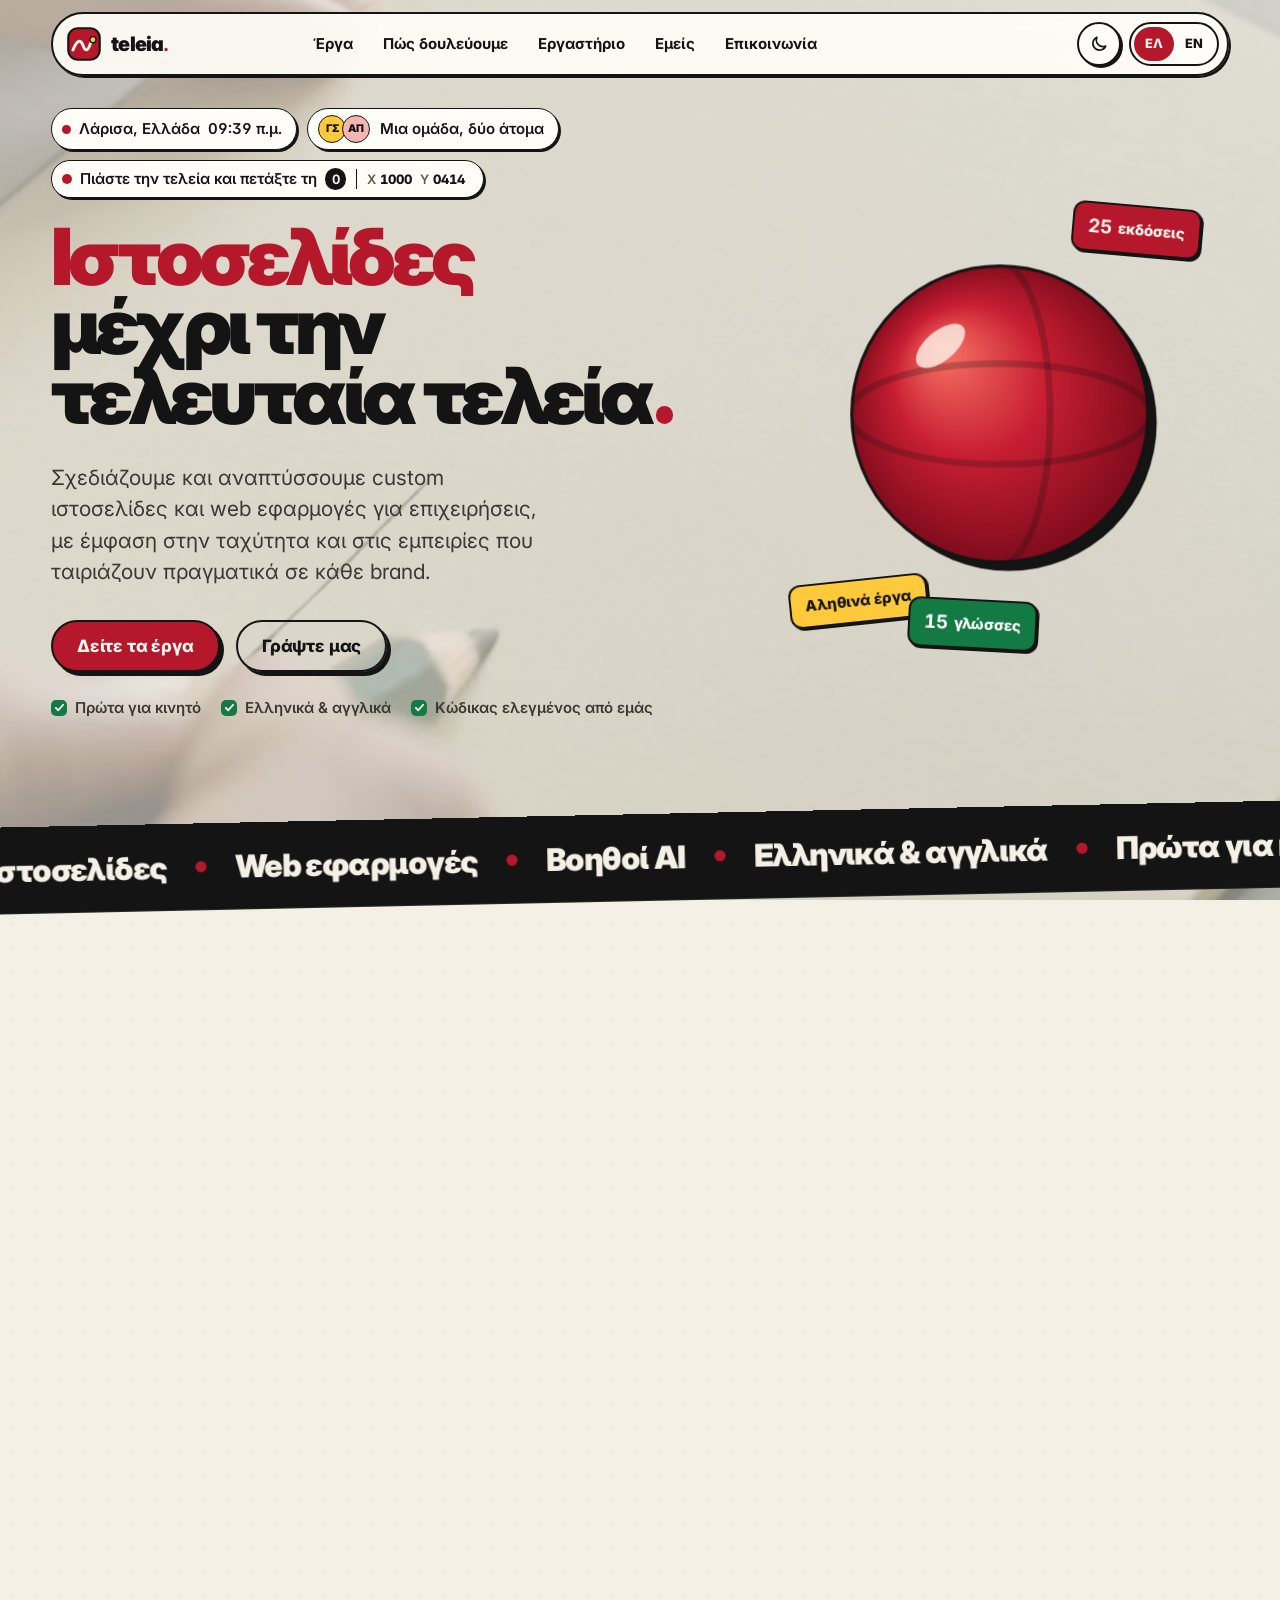
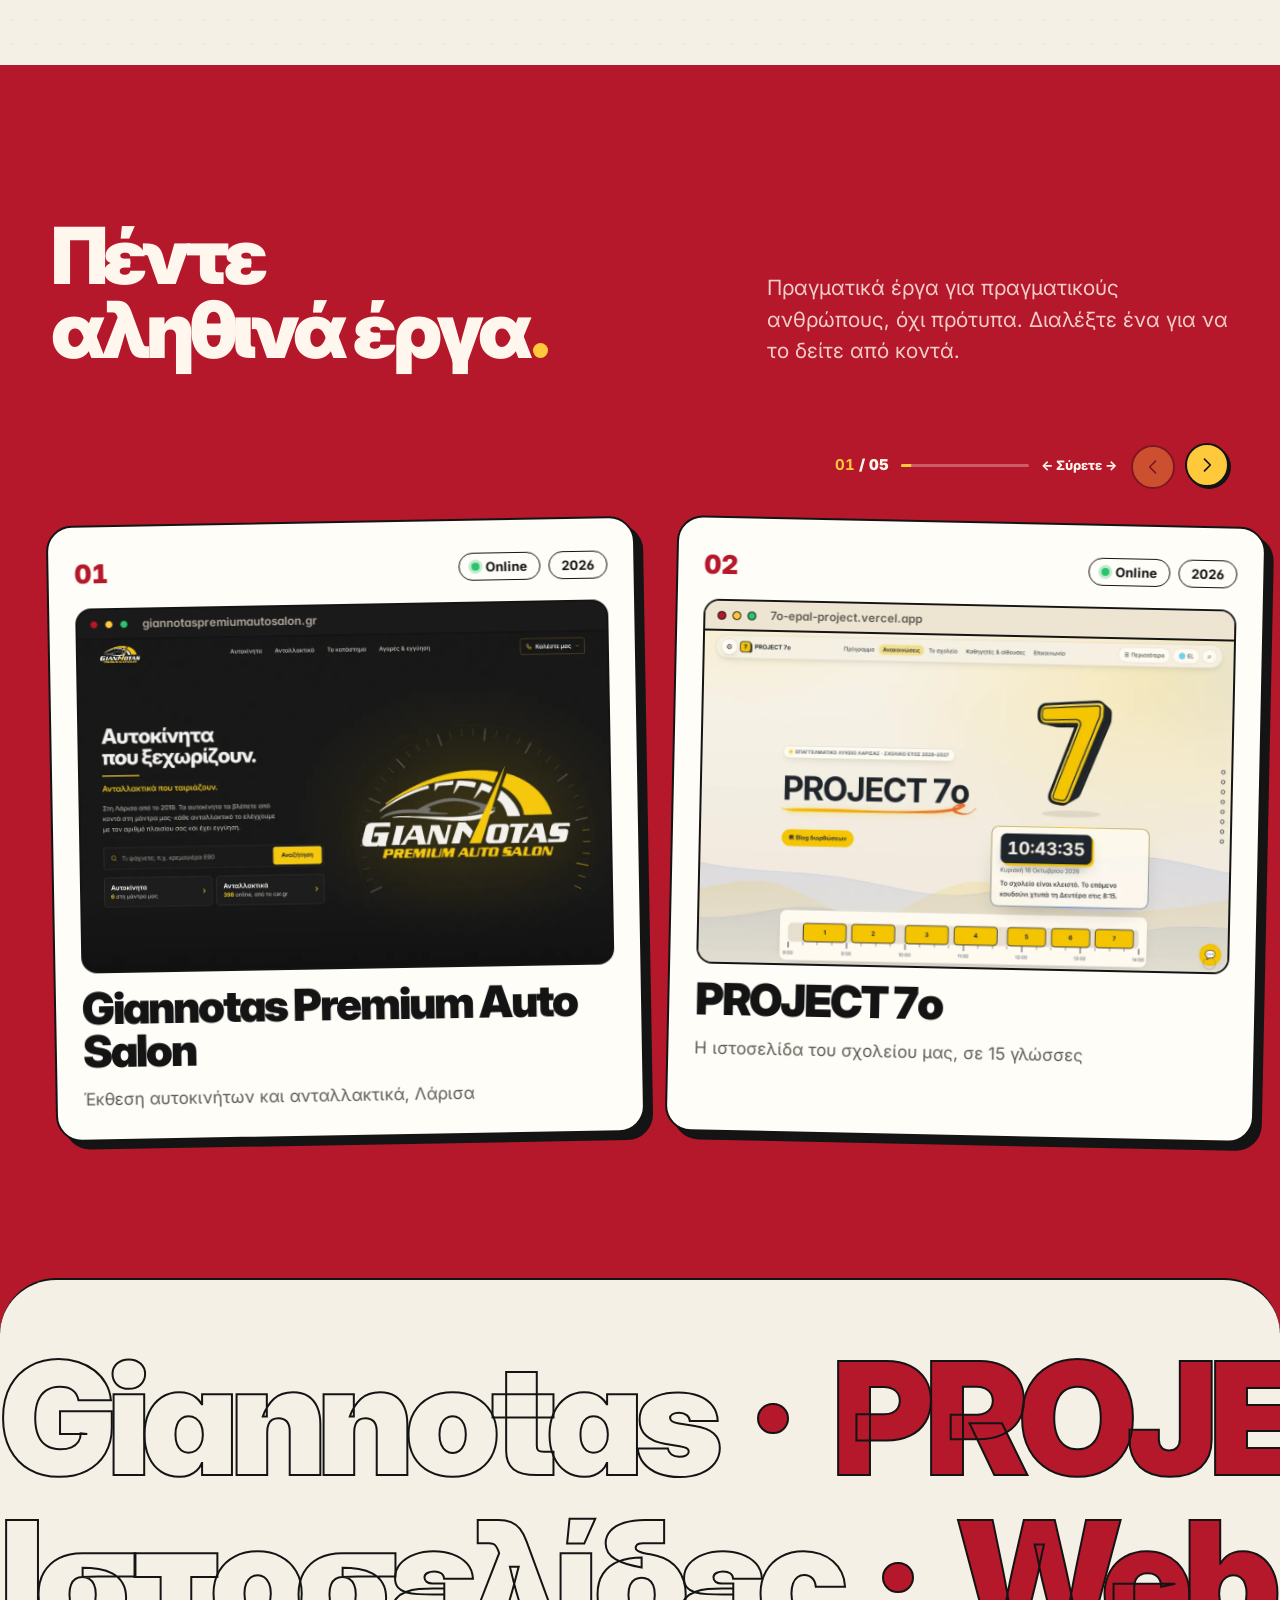
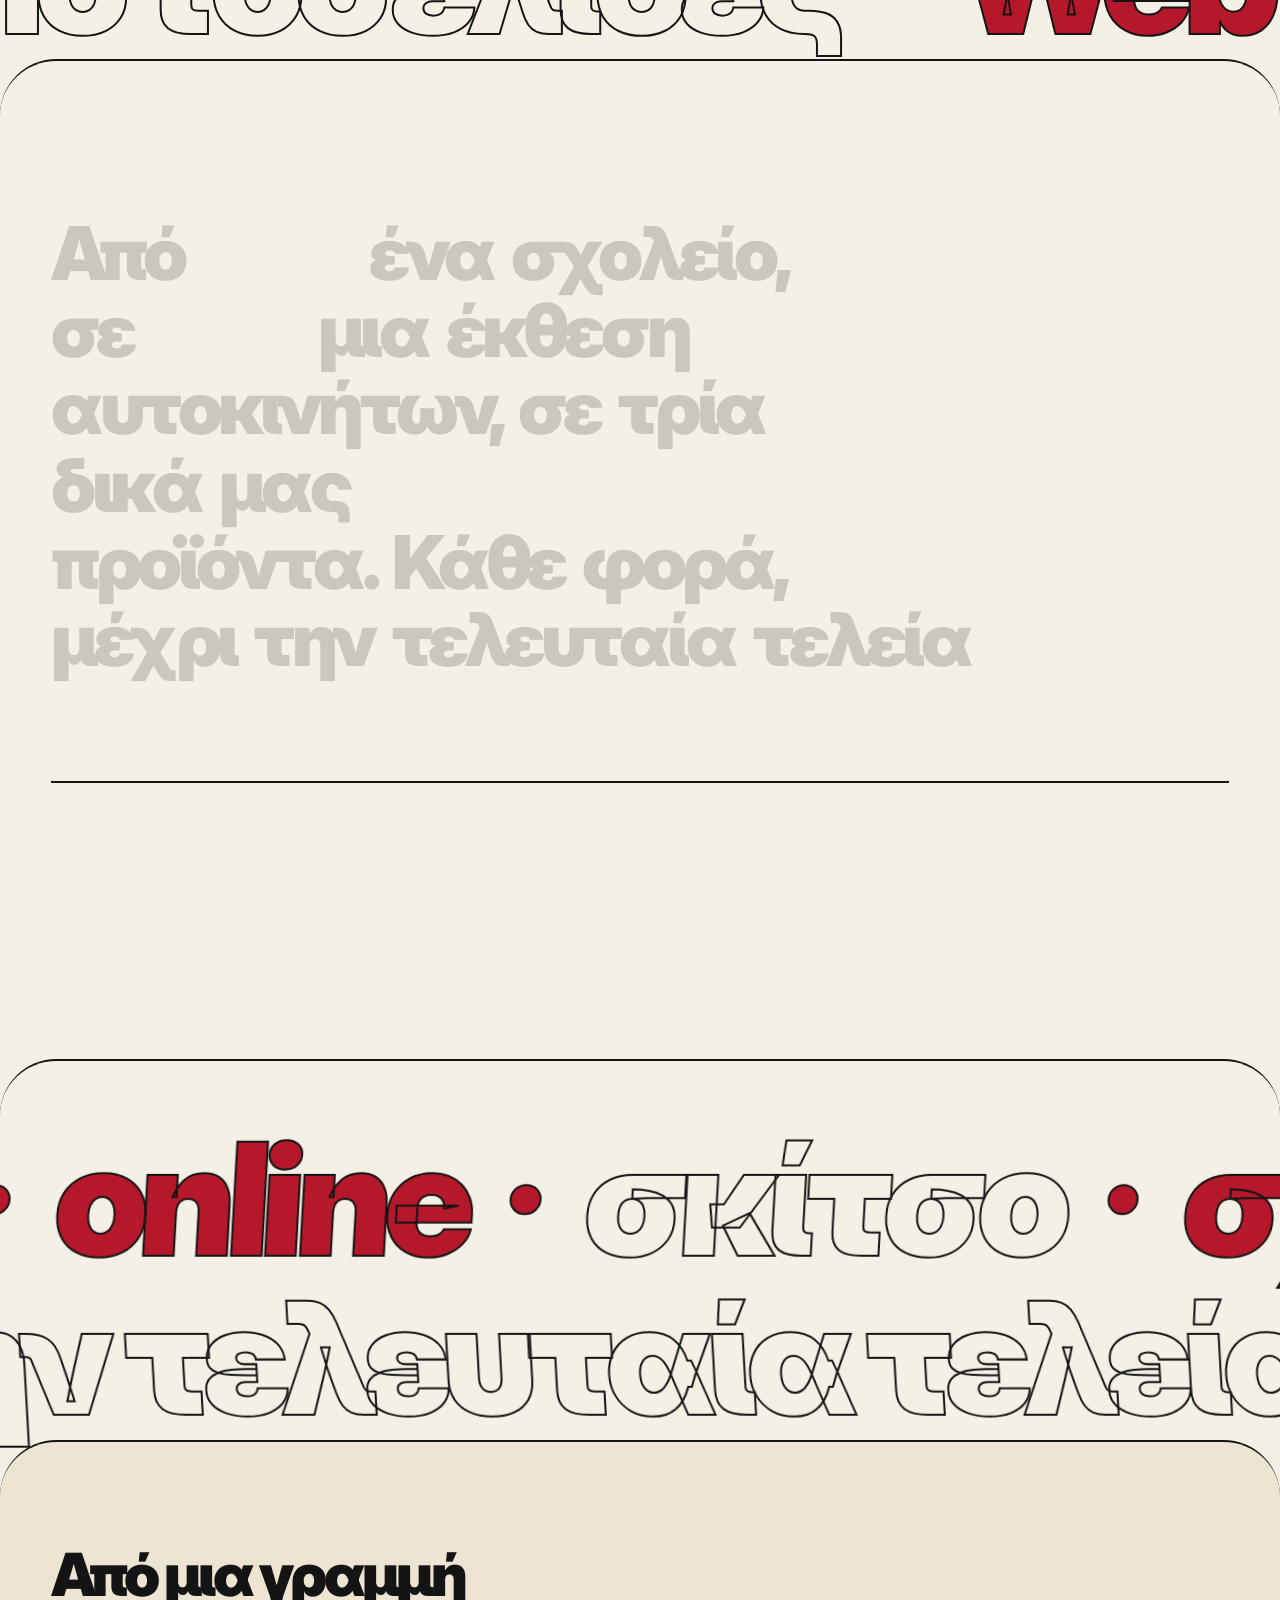
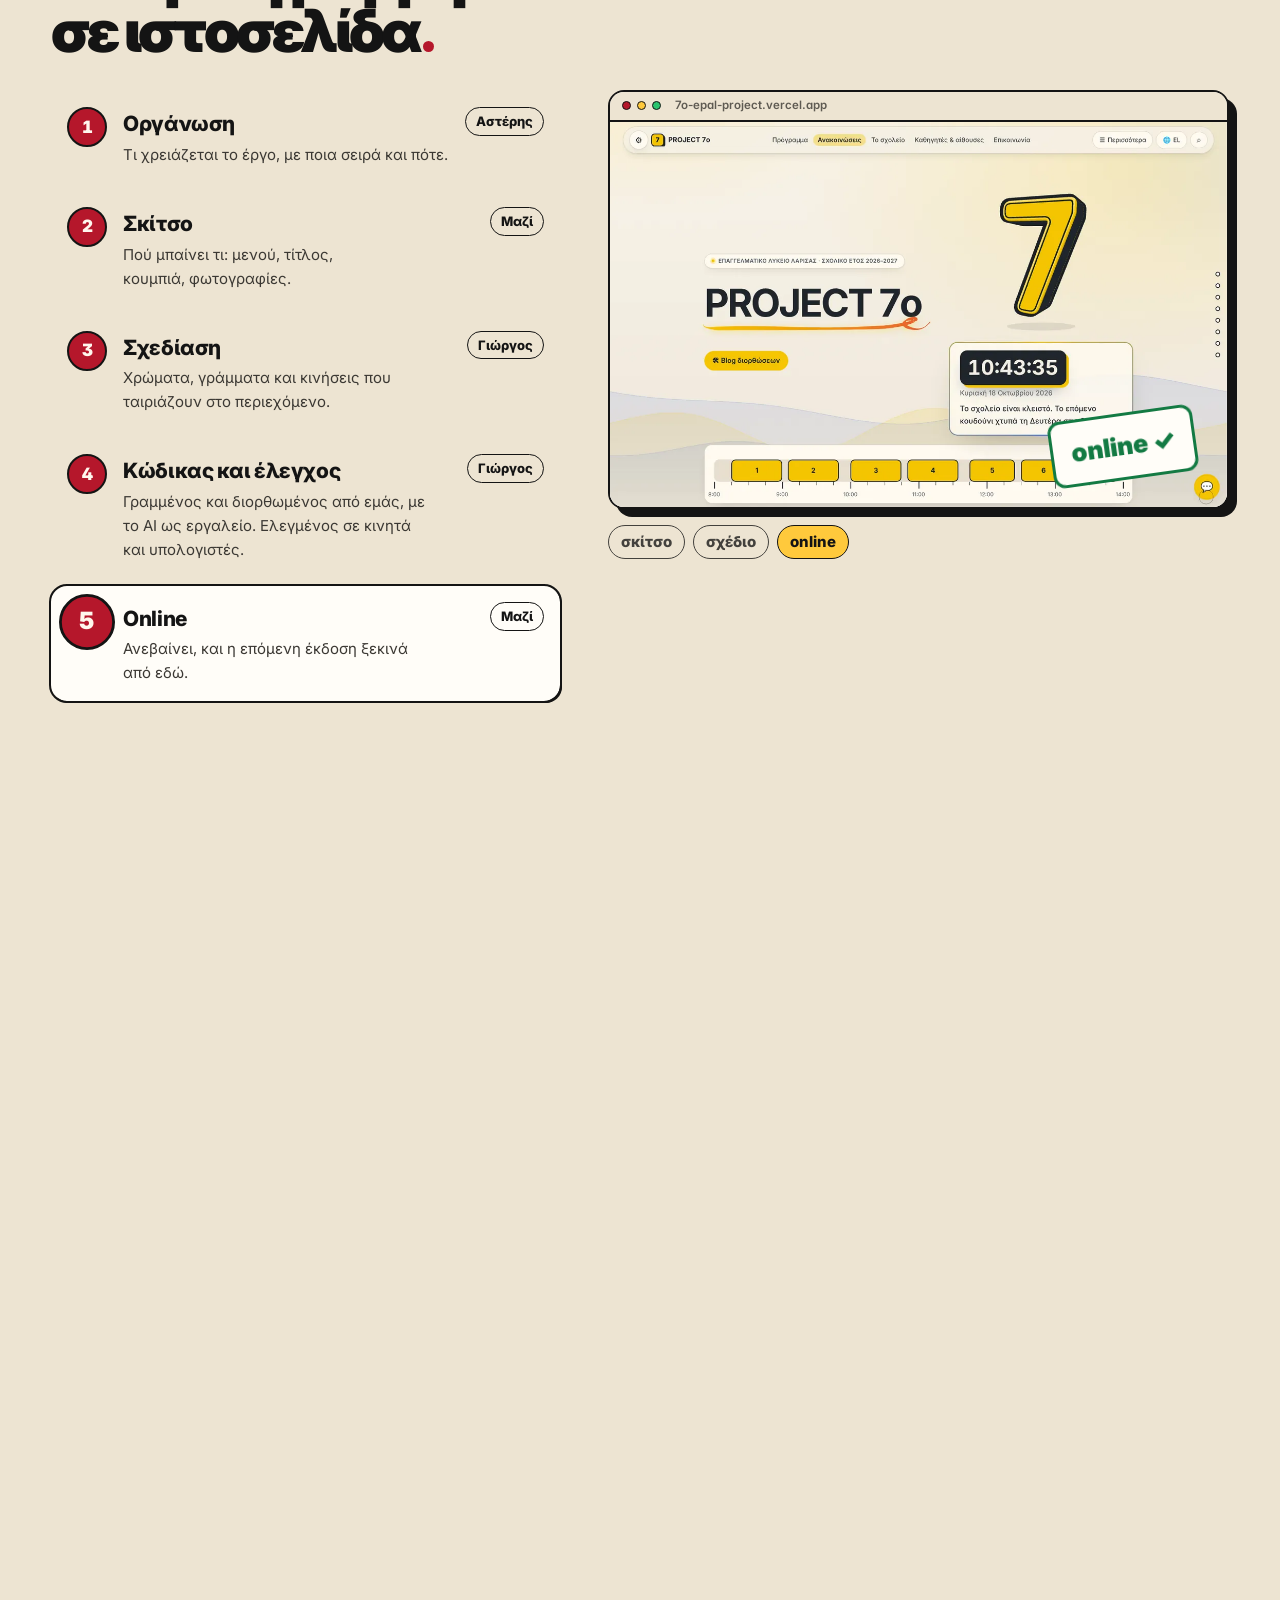
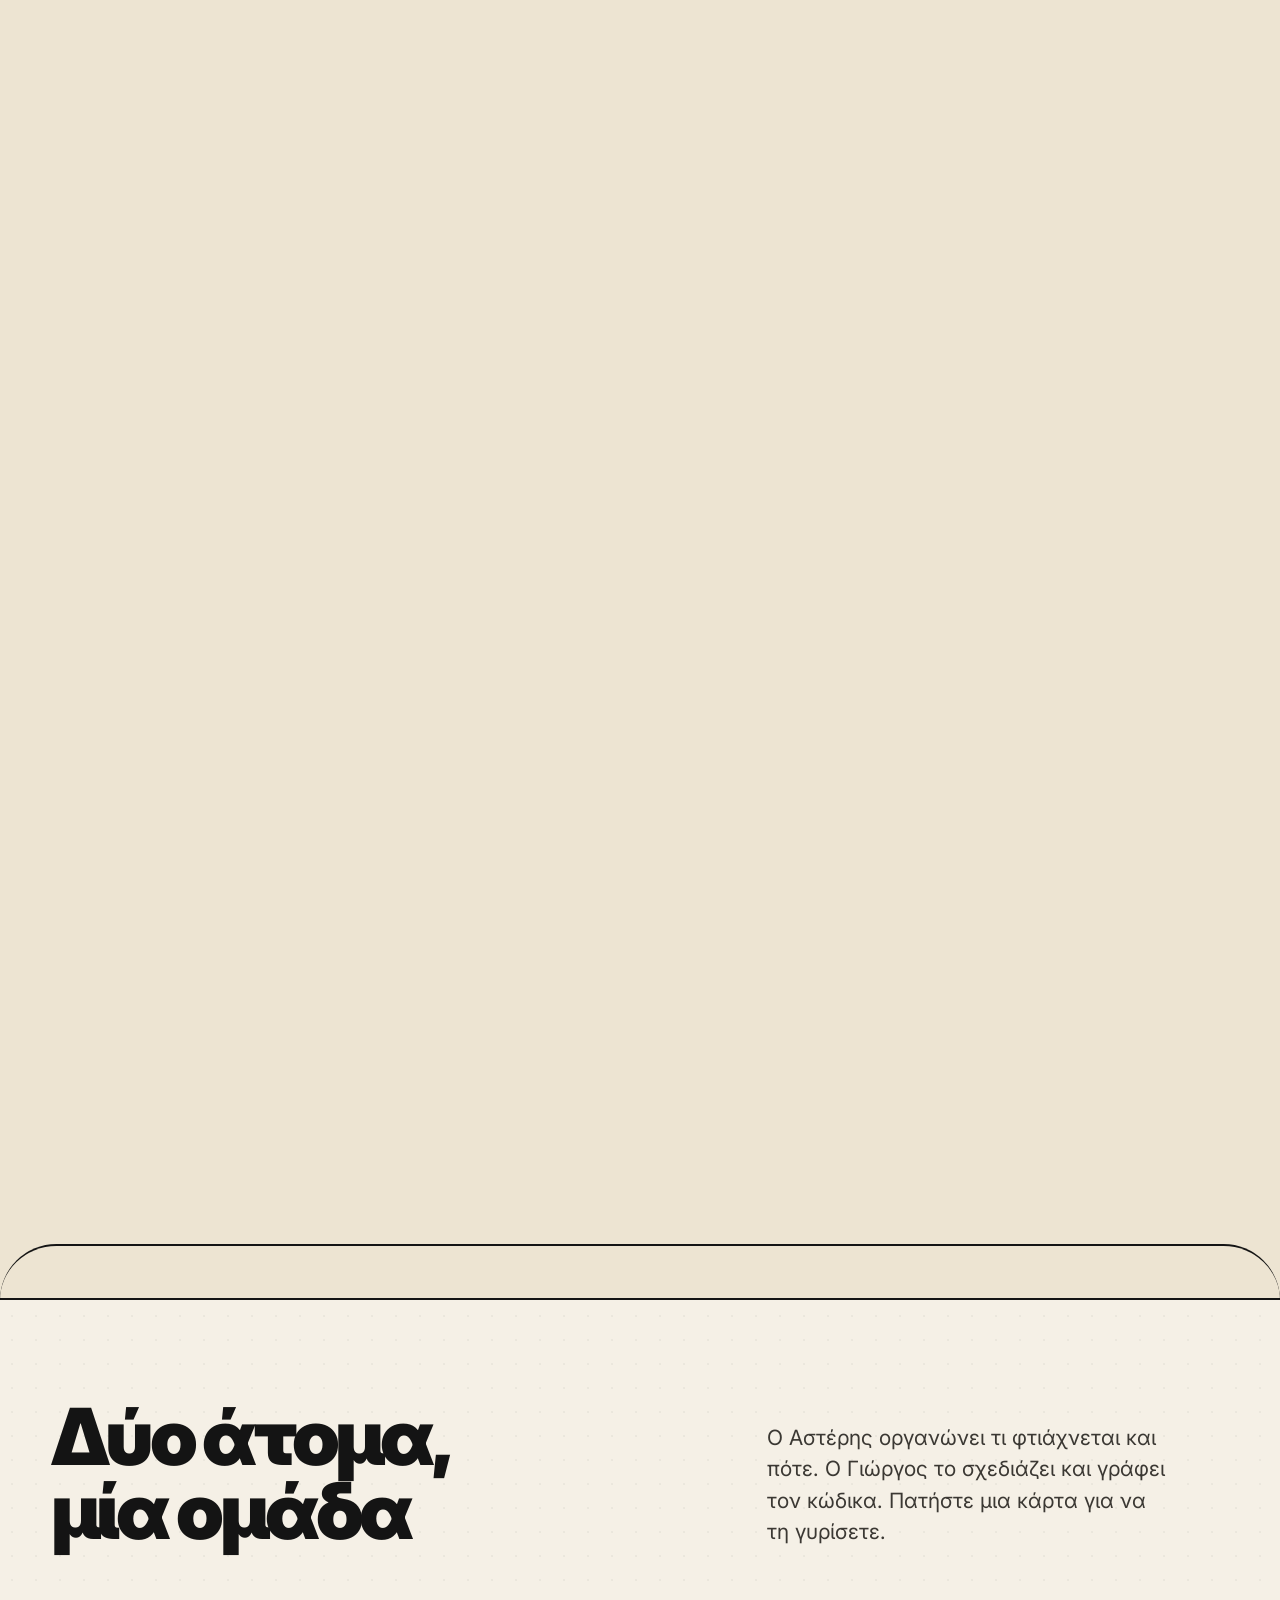
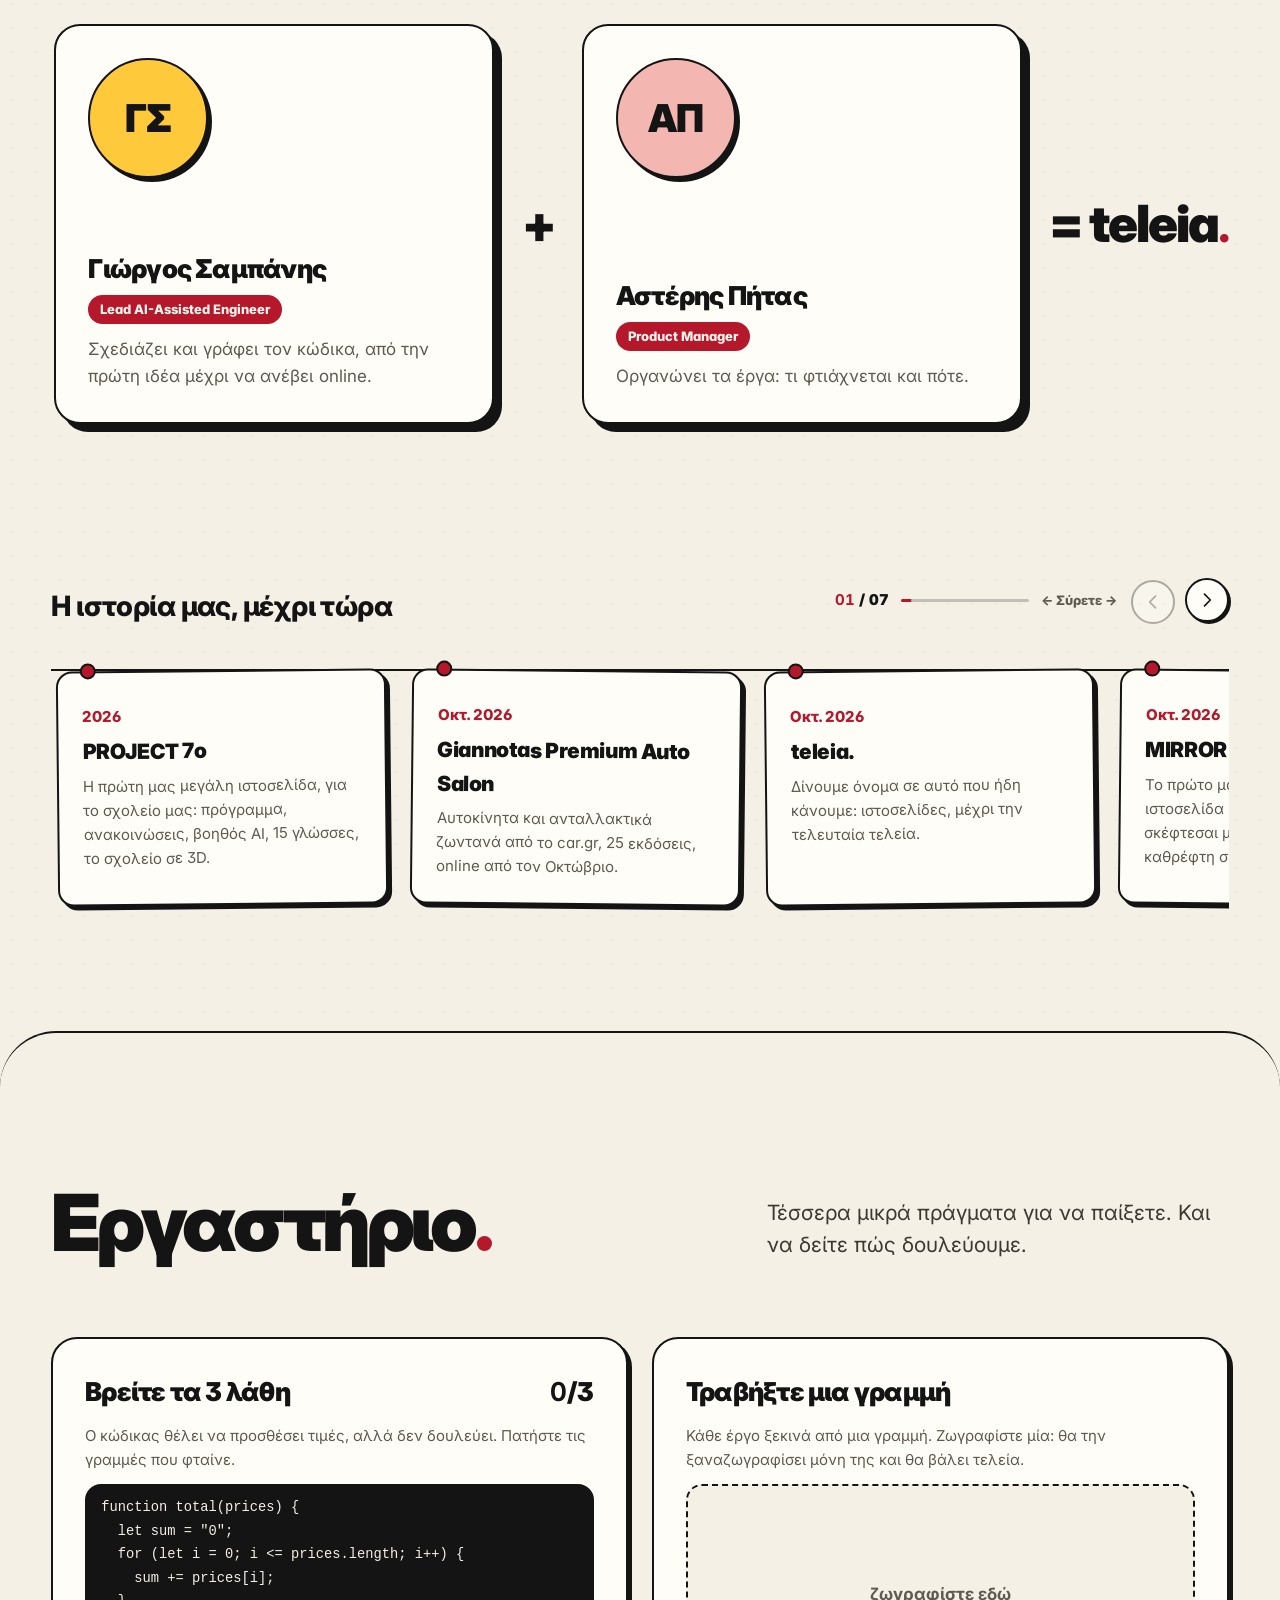
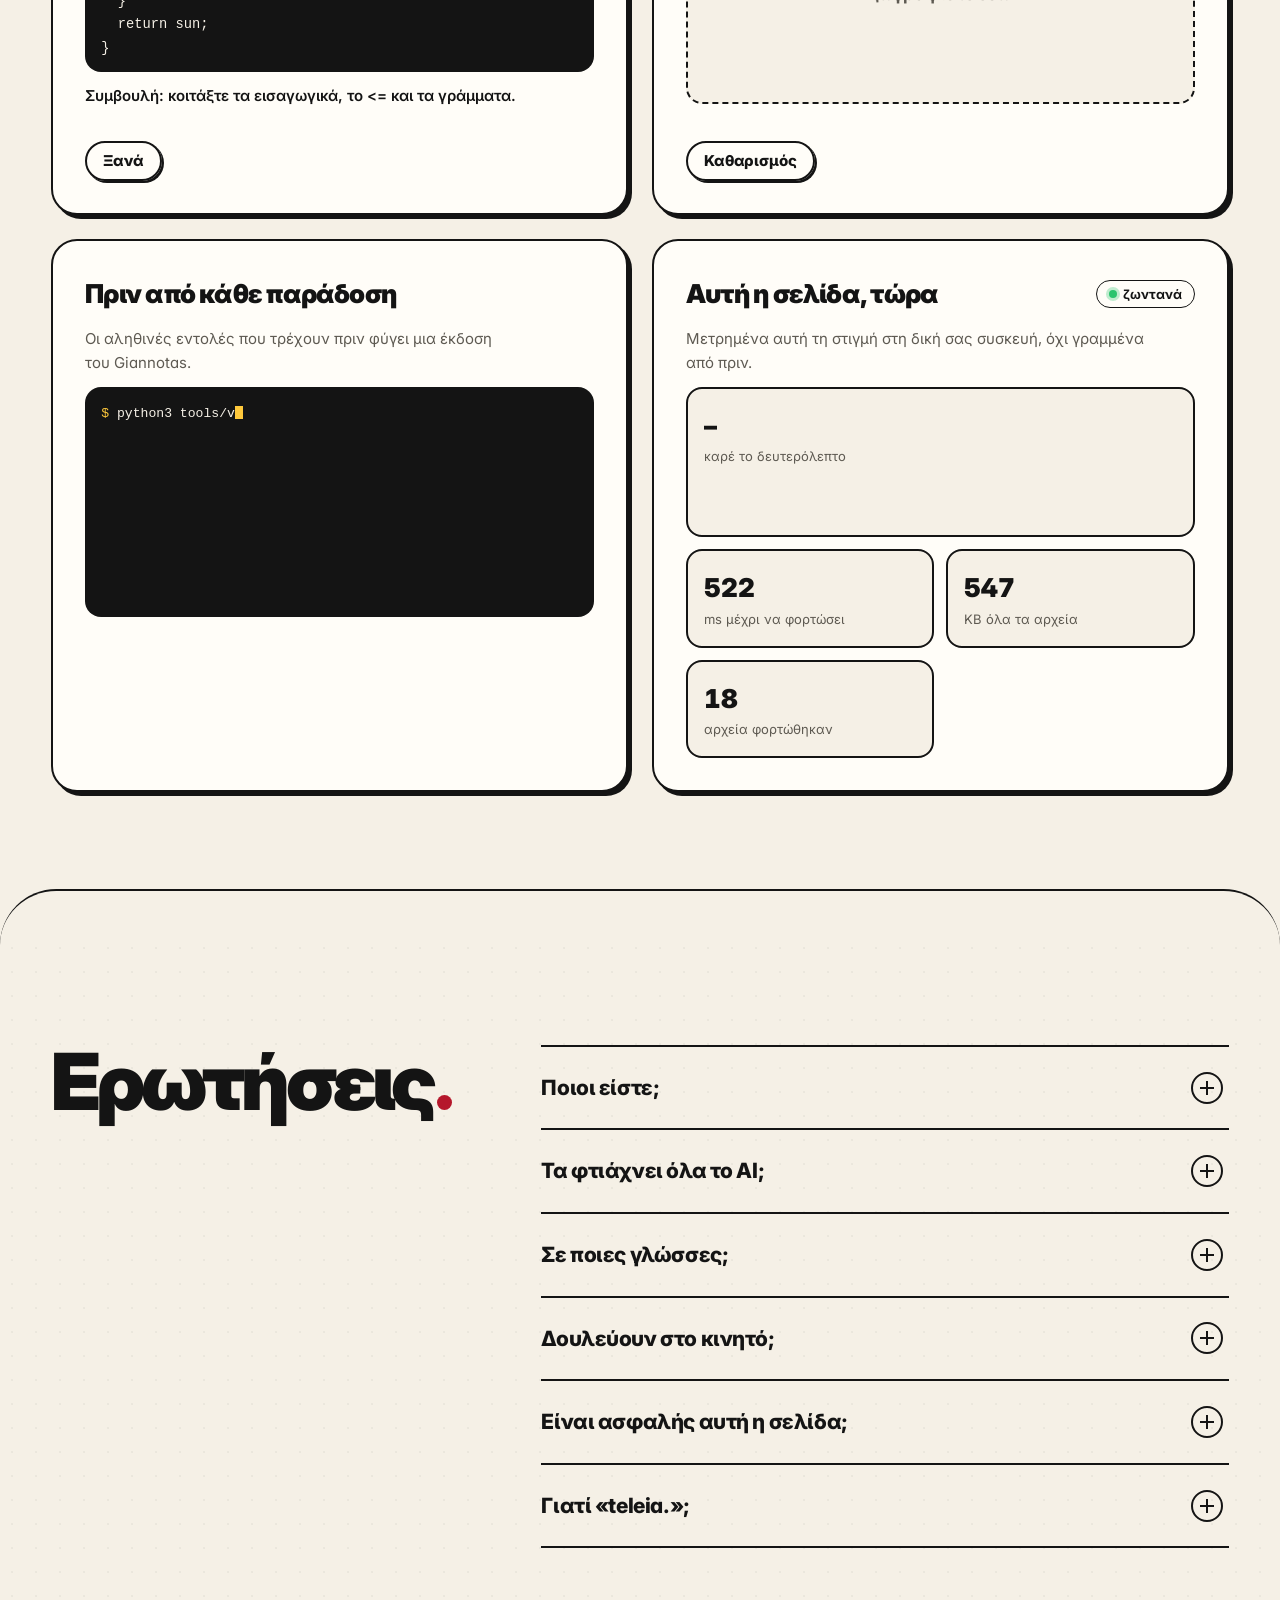
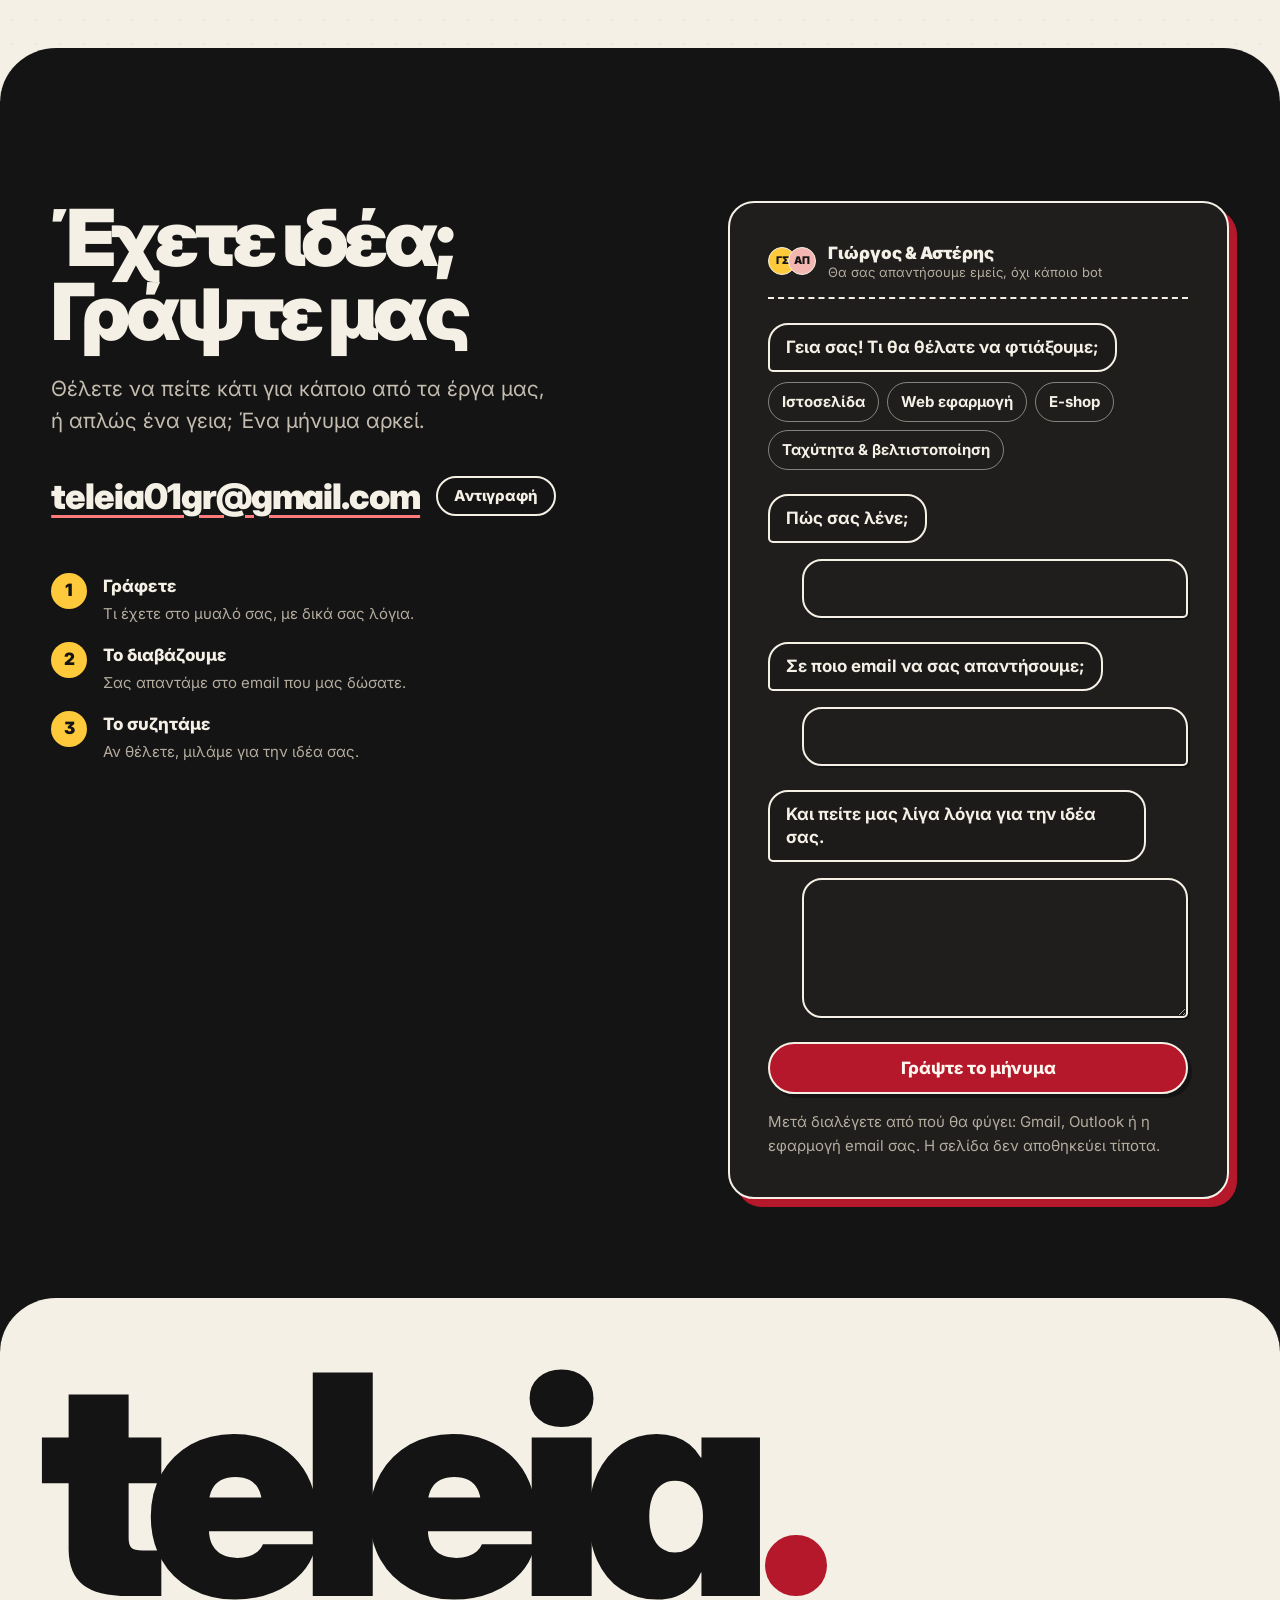
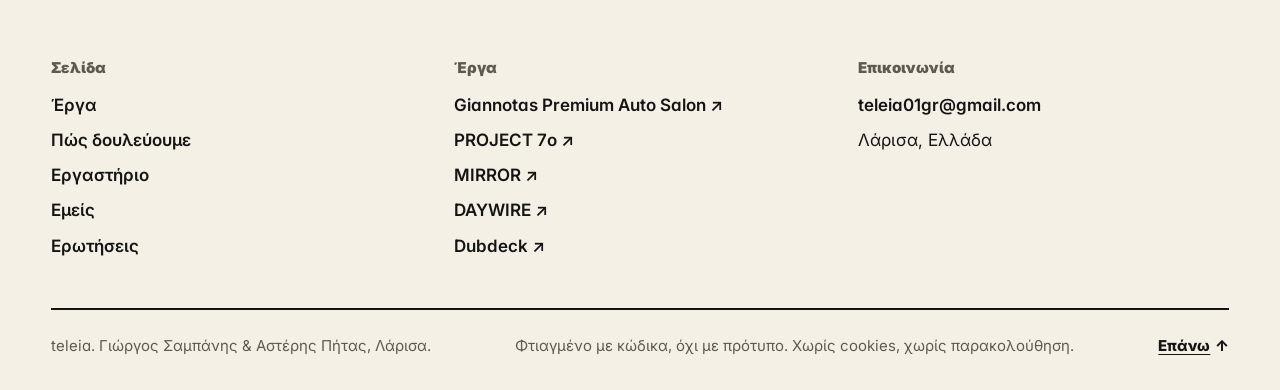
==== commit 708df894: "Update website contact email" ====
--- a/portfolio/index.html
+++ b/portfolio/index.html
@@ -403,8 +403,8 @@
       <div class="contact-copy">
         <h2 class="h2 contact-title" id="contactTitle"><span class="words" data-t="contactTitle">Έχετε ιδέα; Γράψτε μας</span><span class="stop" data-stop="end" aria-hidden="true"></span></h2>
         <p class="lead" data-t="contactSub">Θέλετε να πείτε κάτι για κάποιο από τα έργα μας, ή απλώς ένα γεια; Ένα μήνυμα αρκεί.</p>
-        <p class="mail-line"><a class="mail" href="mailto:tipsandgreeks@gmail.com">tipsandgreeks@gmail.com</a>
-          <button class="btn btn-sm btn-line" type="button" data-copy="tipsandgreeks@gmail.com" data-t="copy">Αντιγραφή</button></p>
+        <p class="mail-line"><a class="mail" href="mailto:teleia01gr@gmail.com">teleia01gr@gmail.com</a>
+          <button class="btn btn-sm btn-line" type="button" data-copy="teleia01gr@gmail.com" data-t="copy">Αντιγραφή</button></p>
         <ol class="how">
           <li><b data-t="h1h">Γράφετε</b><span data-t="h1p">Τι έχετε στο μυαλό σας, με δικά σας λόγια.</span></li>
           <li><b data-t="h2h">Το διαβάζουμε</b><span data-t="h2p">Σας απαντάμε στο email που μας δώσατε.</span></li>
@@ -440,10 +440,10 @@
           <div class="ways-list">
             <a class="way" id="wGmail" href="https://mail.google.com/" target="_blank" rel="noopener noreferrer"><b aria-hidden="true">G</b>Gmail</a>
             <a class="way" id="wOutlook" href="https://outlook.live.com/" target="_blank" rel="noopener noreferrer"><b aria-hidden="true">O</b>Outlook</a>
-            <a class="way" id="wApp" href="mailto:tipsandgreeks@gmail.com"><b aria-hidden="true">@</b><span data-t="wApp">Εφαρμογή email</span></a>
+            <a class="way" id="wApp" href="mailto:teleia01gr@gmail.com"><b aria-hidden="true">@</b><span data-t="wApp">Εφαρμογή email</span></a>
             <button class="way" type="button" id="copyMsg"><b aria-hidden="true">⧉</b><span data-t="copyMsg">Αντιγραφή μηνύματος</span></button>
           </div>
-          <p class="small" data-t="waysNote">Πηγαίνει στο tipsandgreeks@gmail.com. Αν αντιγράψετε το μήνυμα, το επικολλάτε σε όποιο email θέλετε.</p>
+          <p class="small" data-t="waysNote">Πηγαίνει στο teleia01gr@gmail.com. Αν αντιγράψετε το μήνυμα, το επικολλάτε σε όποιο email θέλετε.</p>
         </div>
       </div>
     </div>
@@ -457,7 +457,7 @@
     <div class="ftr-cols">
       <div><p class="ftr-h" data-t="fPage">Σελίδα</p><a href="#work" data-t="navWork">Έργα</a><a href="#process" data-t="navProcess">Πώς δουλεύουμε</a><a href="#lab" data-t="navLab">Εργαστήριο</a><a href="#team" data-t="navTeam">Εμείς</a><a href="#faq" data-t="fFaq">Ερωτήσεις</a></div>
       <div><p class="ftr-h" data-t="navWork">Έργα</p><a href="https://www.giannotaspremiumautosalon.gr/" target="_blank" rel="noopener noreferrer">Giannotas Premium Auto Salon ↗</a><a href="https://7o-epal-project.vercel.app/" target="_blank" rel="noopener noreferrer">PROJECT 7ο ↗</a><a href="https://projectmirror.vercel.app/" target="_blank" rel="noopener noreferrer">MIRROR ↗</a><a href="https://daywireproject.vercel.app/" target="_blank" rel="noopener noreferrer">DAYWIRE ↗</a><a href="https://dubdeck.vercel.app/" target="_blank" rel="noopener noreferrer">Dubdeck ↗</a></div>
-      <div><p class="ftr-h" data-t="navContact">Επικοινωνία</p><a href="mailto:tipsandgreeks@gmail.com">tipsandgreeks@gmail.com</a><span data-t="heroPlace">Λάρισα, Ελλάδα</span></div>
+      <div><p class="ftr-h" data-t="navContact">Επικοινωνία</p><a href="mailto:teleia01gr@gmail.com">teleia01gr@gmail.com</a><span data-t="heroPlace">Λάρισα, Ελλάδα</span></div>
     </div>
     <div class="ftr-base">
       <p data-t="fSign">teleia. Γιώργος Σαμπάνης &amp; Αστέρης Πήτας, Λάρισα.</p>
